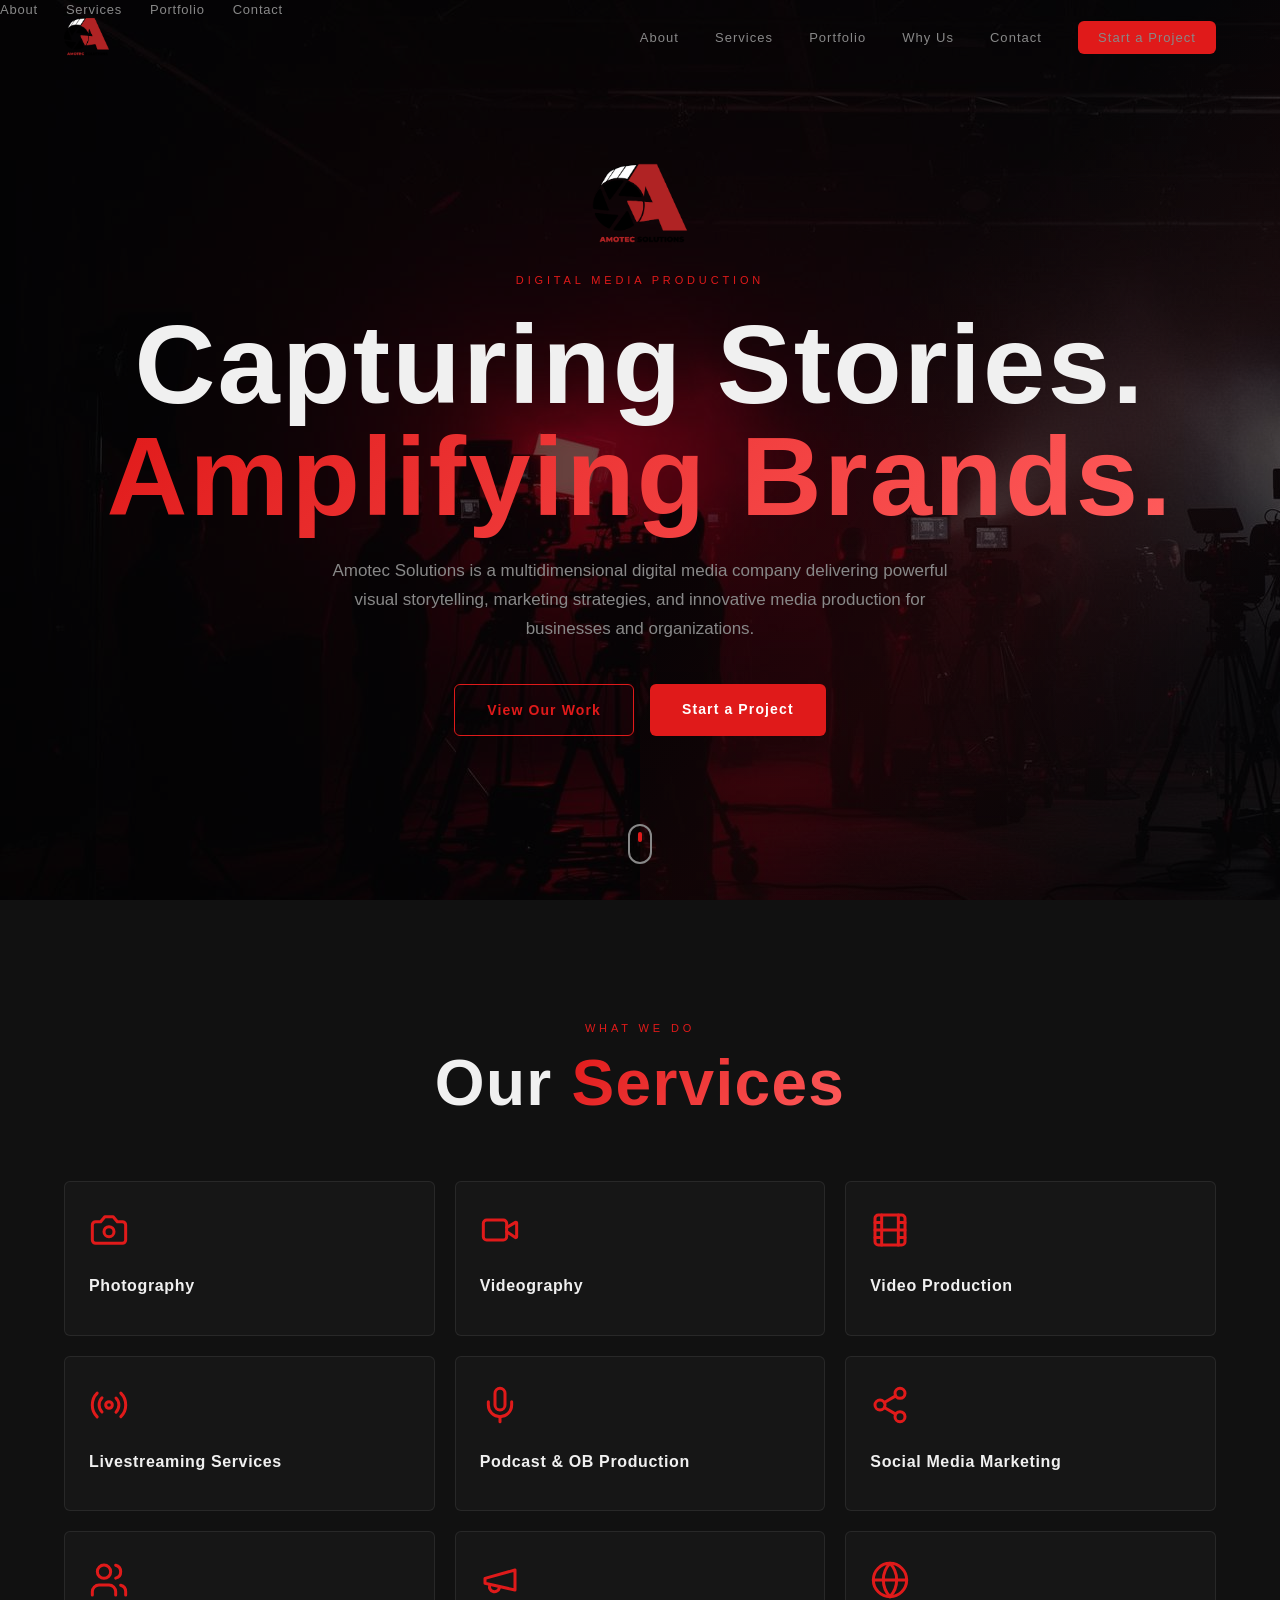
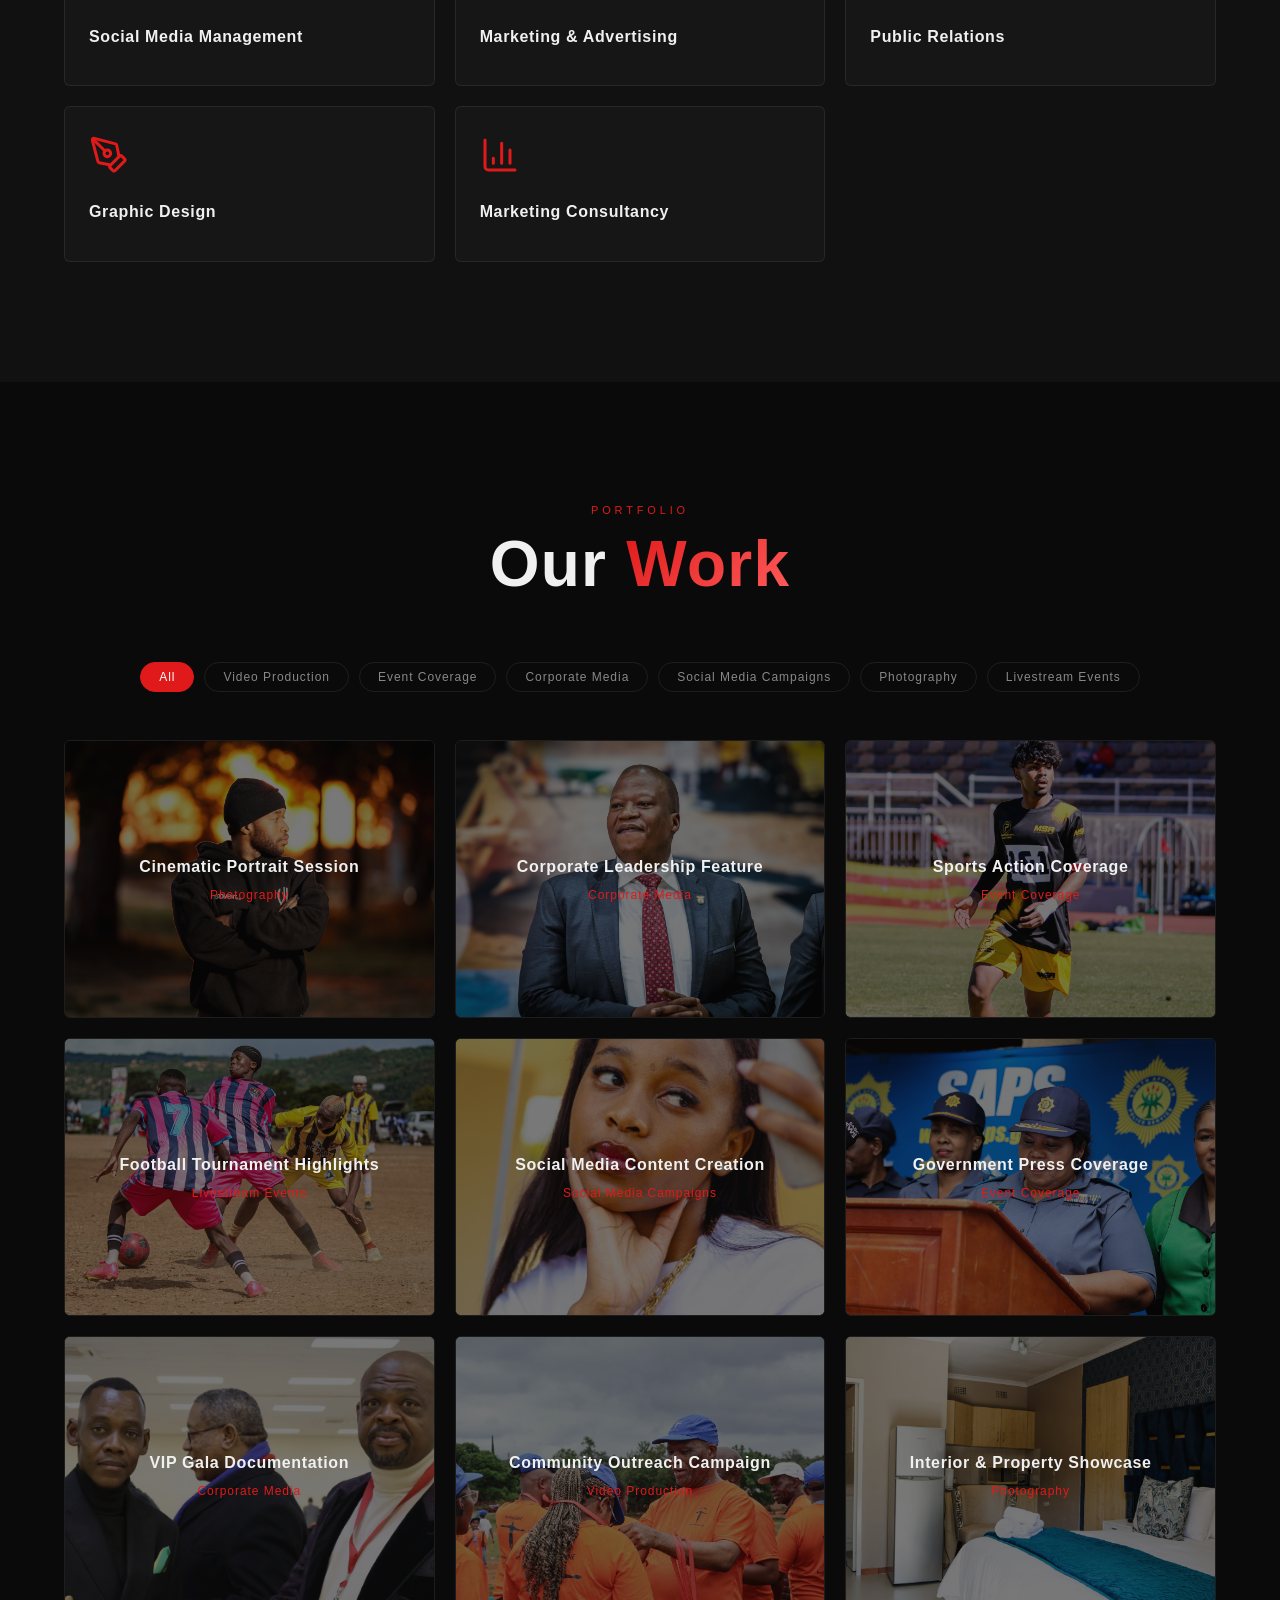
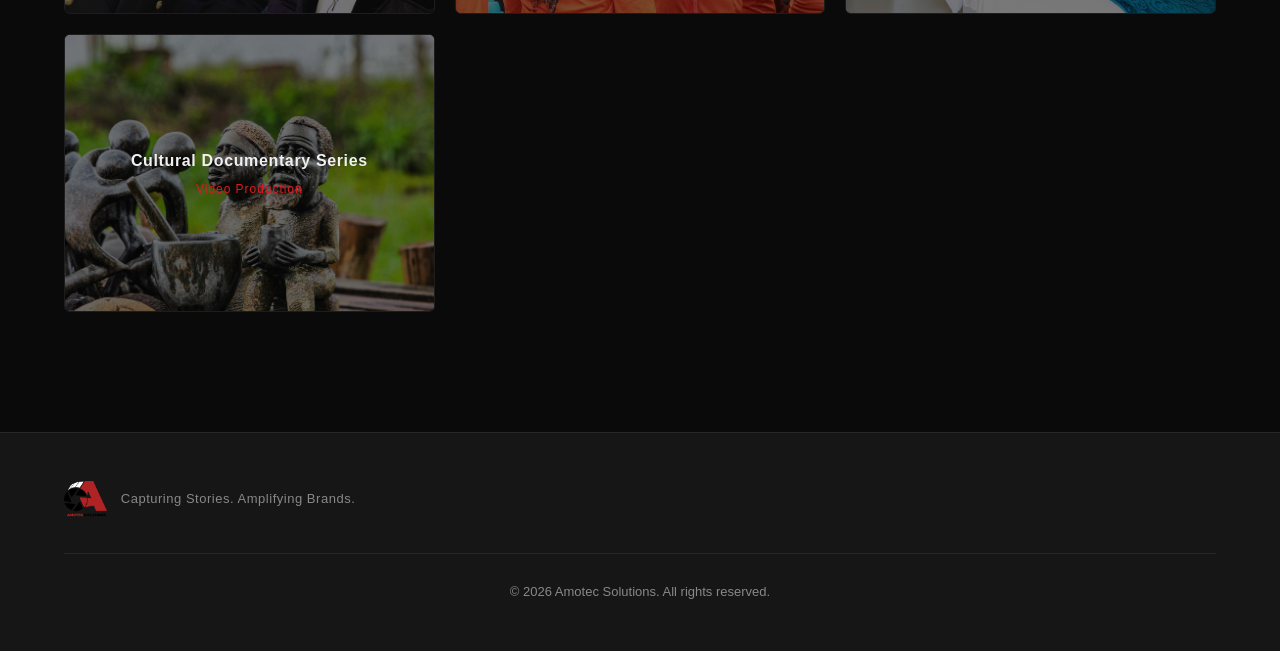
==== index.html @ e67b0ecb "footer, hero, portfolio section" ====
<!DOCTYPE html>
<html lang="en">
<head>
    <meta charset="UTF-8">
    <meta name="viewport" content="width=device-width, initial-scale=1.0">
    <title>Amotec Solutions | Digital Media Production Agency</title>
    <link rel="shortcut icon" href="/assets/Amotec Logo LTS.png" type="image/x-icon">
    <link rel="stylesheet" href="style.css">
</head>
<body>
    <!-- ── Navigation ───────────────────────────────────────────── -->
  <nav id="navbar">
    <div class="nav-inner">
      <a href="#" class="nav-logo">
        <img src="assets/Amotec Logo LTS.png" alt="Amotec Solutions">
      </a>
      <ul class="nav-links">
        <li><a href="#about">About</a></li>
        <li><a href="#services">Services</a></li>
        <li><a href="#portfolio">Portfolio</a></li>
        <li><a href="#why-us">Why Us</a></li>
        <li><a href="#contact">Contact</a></li>
        <li><a href="#contact" class="btn-nav">Start a Project</a></li>
      </ul>
      <button class="hamburger" id="hamburger" aria-label="Menu">
        <span></span><span></span><span></span>
      </button>
    </div>
    <div class="mobile-menu" id="mobile-menu">
      <a href="#about">About</a>
      <a href="#services">Services</a>
      <a href="#portfolio">Portfolio</a>
      <a href="#why-us">Why Us</a>
      <a href="#contact">Contact</a>
      <a href="#contact" class="btn-nav">Start a Project</a>
    </div>
  </nav>

  <!-- ── Hero ──────────────────────────────────────────────────── -->
  <section id="hero">
    <div class="hero-bg"></div>
    <div class="hero-content">
      <img src="assets/Amotec Logo LTS.png" alt="Amotec Solutions" class="hero-logo">
      <p class="label hero-eyebrow">Digital Media Production</p>
      <h1 class="hero-title">
        Capturing Stories.<br>
        <span class="gradient-text">Amplifying Brands.</span>
      </h1>
      <p class="hero-sub">
        Amotec Solutions is a multidimensional digital media company delivering powerful visual storytelling, marketing strategies, and innovative media production for businesses and organizations.
      </p>
      <div class="hero-ctas">
        <a href="#portfolio" class="btn-outline">View Our Work</a>
        <a href="#contact" class="btn-primary">Start a Project</a>
      </div>
    </div>
    <div class="scroll-indicator">
      <div class="mouse"><div class="dot"></div></div>
    </div>
  </section>

  <!-- ── Services ──────────────────────────────────────────────── -->
  <section id="services">
    <div class="container">
      <div class="section-header reveal">
        <p class="label">What We Do</p>
        <h2 class="heading">Our <span class="gradient-text">Services</span></h2>
      </div>
      <div class="services-grid">

        <div class="service-card reveal reveal-delay-1">
          <svg class="service-icon" viewBox="0 0 24 24" fill="none" stroke="currentColor" stroke-width="1.8" stroke-linecap="round" stroke-linejoin="round">
            <path d="M14.5 4h-5L7 7H4a2 2 0 0 0-2 2v9a2 2 0 0 0 2 2h16a2 2 0 0 0 2-2V9a2 2 0 0 0-2-2h-3l-2.5-3z"/><circle cx="12" cy="13" r="3"/>
          </svg>
          <h3>Photography</h3>
          <p>Professional photography for brands, events, and campaigns.</p>
        </div>

        <div class="service-card reveal reveal-delay-2">
          <svg class="service-icon" viewBox="0 0 24 24" fill="none" stroke="currentColor" stroke-width="1.8" stroke-linecap="round" stroke-linejoin="round">
            <path d="m16 13 5.223 3.482a.5.5 0 0 0 .777-.416V7.87a.5.5 0 0 0-.752-.432L16 10.5"/><rect x="2" y="6" width="14" height="12" rx="2"/>
          </svg>
          <h3>Videography</h3>
          <p>Cinematic videography that tells compelling visual stories.</p>
        </div>

        <div class="service-card reveal reveal-delay-3">
          <svg class="service-icon" viewBox="0 0 24 24" fill="none" stroke="currentColor" stroke-width="1.8" stroke-linecap="round" stroke-linejoin="round">
            <rect width="18" height="18" x="3" y="3" rx="2"/><path d="M7 3v18M3 7.5h4M3 12h18M3 16.5h4M17 3v18M17 7.5h4M17 16.5h4"/>
          </svg>
          <h3>Video Production</h3>
          <p>End-to-end video production from concept to final cut.</p>
        </div>

        <div class="service-card reveal reveal-delay-1">
          <svg class="service-icon" viewBox="0 0 24 24" fill="none" stroke="currentColor" stroke-width="1.8" stroke-linecap="round" stroke-linejoin="round">
            <path d="M4.9 19.1C1 15.2 1 8.8 4.9 4.9M7.8 16.2c-2.3-2.3-2.3-6.1 0-8.5"/><circle cx="12" cy="12" r="2"/><path d="M16.2 7.8c2.3 2.3 2.3 6.1 0 8.5M19.1 4.9C23 8.8 23 15.1 19.1 19"/>
          </svg>
          <h3>Livestreaming Services</h3>
          <p>Real-time broadcasting for events and digital experiences.</p>
        </div>

        <div class="service-card reveal reveal-delay-2">
          <svg class="service-icon" viewBox="0 0 24 24" fill="none" stroke="currentColor" stroke-width="1.8" stroke-linecap="round" stroke-linejoin="round">
            <path d="M12 2a3 3 0 0 0-3 3v7a3 3 0 0 0 6 0V5a3 3 0 0 0-3-3ZM19 10v2a7 7 0 0 1-14 0v-2"/><line x1="12" x2="12" y1="19" y2="22"/>
          </svg>
          <h3>Podcast &amp; OB Production</h3>
          <p>Studio and on-location production for podcasts and broadcasts.</p>
        </div>

        <div class="service-card reveal reveal-delay-3">
          <svg class="service-icon" viewBox="0 0 24 24" fill="none" stroke="currentColor" stroke-width="1.8" stroke-linecap="round" stroke-linejoin="round">
            <circle cx="18" cy="5" r="3"/><circle cx="6" cy="12" r="3"/><circle cx="18" cy="19" r="3"/><line x1="8.59" x2="15.42" y1="13.51" y2="17.49"/><line x1="15.41" x2="8.59" y1="6.51" y2="10.49"/>
          </svg>
          <h3>Social Media Marketing</h3>
          <p>Strategic campaigns that grow audiences and drive engagement.</p>
        </div>

        <div class="service-card reveal reveal-delay-1">
          <svg class="service-icon" viewBox="0 0 24 24" fill="none" stroke="currentColor" stroke-width="1.8" stroke-linecap="round" stroke-linejoin="round">
            <path d="M16 21v-2a4 4 0 0 0-4-4H6a4 4 0 0 0-4 4v2"/><circle cx="9" cy="7" r="4"/><path d="M22 21v-2a4 4 0 0 0-3-3.87M16 3.13a4 4 0 0 1 0 7.75"/>
          </svg>
          <h3>Social Media Management</h3>
          <p>Full-service management of your social media presence.</p>
        </div>

        <div class="service-card reveal reveal-delay-2">
          <svg class="service-icon" viewBox="0 0 24 24" fill="none" stroke="currentColor" stroke-width="1.8" stroke-linecap="round" stroke-linejoin="round">
            <path d="m3 11 18-5v12L3 14v-3z"/><path d="M11.6 16.8a3 3 0 1 1-5.8-1.6"/>
          </svg>
          <h3>Marketing &amp; Advertising</h3>
          <p>Integrated marketing strategies that amplify your brand.</p>
        </div>

        <div class="service-card reveal reveal-delay-3">
          <svg class="service-icon" viewBox="0 0 24 24" fill="none" stroke="currentColor" stroke-width="1.8" stroke-linecap="round" stroke-linejoin="round">
            <circle cx="12" cy="12" r="10"/><path d="M12 2a14.5 14.5 0 0 0 0 20 14.5 14.5 0 0 0 0-20M2 12h20"/>
          </svg>
          <h3>Public Relations</h3>
          <p>PR strategies that build reputation and media coverage.</p>
        </div>

        <div class="service-card reveal reveal-delay-1">
          <svg class="service-icon" viewBox="0 0 24 24" fill="none" stroke="currentColor" stroke-width="1.8" stroke-linecap="round" stroke-linejoin="round">
            <path d="M15.707 21.293a1 1 0 0 1-1.414 0l-1.586-1.586a1 1 0 0 1 0-1.414l5.586-5.586a1 1 0 0 1 1.414 0l1.586 1.586a1 1 0 0 1 0 1.414z"/><path d="m18 13-1.375-6.874a1 1 0 0 0-.746-.776L3.235 2.028a1 1 0 0 0-1.207 1.207L5.35 15.879a1 1 0 0 0 .776.746L13 18"/><path d="m2.3 2.3 7.286 7.286"/><circle cx="11" cy="11" r="2"/>
          </svg>
          <h3>Graphic Design</h3>
          <p>Stunning visual design for digital and print media.</p>
        </div>

        <div class="service-card reveal reveal-delay-2">
          <svg class="service-icon" viewBox="0 0 24 24" fill="none" stroke="currentColor" stroke-width="1.8" stroke-linecap="round" stroke-linejoin="round">
            <path d="M3 3v16a2 2 0 0 0 2 2h16"/><path d="M18 17V9M13 17V5M8 17v-3"/>
          </svg>
          <h3>Marketing Consultancy</h3>
          <p>Expert guidance to refine your marketing approach.</p>
        </div>

      </div>
    </div>
  </section>

   <!-- ── Portfolio ─────────────────────────────────────────────── -->
  <section id="portfolio">
    <div class="container">
      <div class="section-header reveal">
        <p class="label">Portfolio</p>
        <h2 class="heading">Our <span class="gradient-text">Work</span></h2>
      </div>
      <div class="filter-bar reveal">
        <button class="filter-btn active" data-filter="all">All</button>
        <button class="filter-btn" data-filter="Video Production">Video Production</button>
        <button class="filter-btn" data-filter="Event Coverage">Event Coverage</button>
        <button class="filter-btn" data-filter="Corporate Media">Corporate Media</button>
        <button class="filter-btn" data-filter="Social Media Campaigns">Social Media Campaigns</button>
        <button class="filter-btn" data-filter="Photography">Photography</button>
        <button class="filter-btn" data-filter="Livestream Events">Livestream Events</button>
      </div>
      <div class="portfolio-grid">
        <div class="portfolio-item" data-category="Photography">
          <img src="assets/9V7A7467.jpg" alt="Cinematic Portrait Session" loading="lazy">
          <div class="portfolio-overlay">
            <h3>Cinematic Portrait Session</h3>
            <span class="tag">Photography</span>
          </div>
        </div>
        <div class="portfolio-item" data-category="Corporate Media">
          <img src="assets/IMG_2215.jpg" alt="Corporate Leadership Feature" loading="lazy">
          <div class="portfolio-overlay">
            <h3>Corporate Leadership Feature</h3>
            <span class="tag">Corporate Media</span>
          </div>
        </div>
        <div class="portfolio-item" data-category="Event Coverage">
          <img src="assets/_MG_8628.jpg" alt="Sports Action Coverage" loading="lazy">
          <div class="portfolio-overlay">
            <h3>Sports Action Coverage</h3>
            <span class="tag">Event Coverage</span>
          </div>
        </div>
        <div class="portfolio-item" data-category="Livestream Events">
          <img src="assets/IMG_7061.jpg" alt="Football Tournament Highlights" loading="lazy">
          <div class="portfolio-overlay">
            <h3>Football Tournament Highlights</h3>
            <span class="tag">Livestream Events</span>
          </div>
        </div>
        <div class="portfolio-item" data-category="Social Media Campaigns">
          <img src="assets/IMG_2570.jpg" alt="Social Media Content Creation" loading="lazy">
          <div class="portfolio-overlay">
            <h3>Social Media Content Creation</h3>
            <span class="tag">Social Media Campaigns</span>
          </div>
        </div>
        <div class="portfolio-item" data-category="Event Coverage">
          <img src="assets/IMG_2581.jpg" alt="Government Press Coverage" loading="lazy">
          <div class="portfolio-overlay">
            <h3>Government Press Coverage</h3>
            <span class="tag">Event Coverage</span>
          </div>
        </div>
        <div class="portfolio-item" data-category="Corporate Media">
          <img src="assets/IMG_5248.jpg" alt="VIP Gala Documentation" loading="lazy">
          <div class="portfolio-overlay">
            <h3>VIP Gala Documentation</h3>
            <span class="tag">Corporate Media</span>
          </div>
        </div>
        <div class="portfolio-item" data-category="Video Production">
          <img src="assets/IMG_5228.jpeg" alt="Community Outreach Campaign" loading="lazy">
          <div class="portfolio-overlay">
            <h3>Community Outreach Campaign</h3>
            <span class="tag">Video Production</span>
          </div>
        </div>
        <div class="portfolio-item" data-category="Photography">
          <img src="assets/IMG_0766.jpg" alt="Interior &amp; Property Showcase" loading="lazy">
          <div class="portfolio-overlay">
            <h3>Interior &amp; Property Showcase</h3>
            <span class="tag">Photography</span>
          </div>
        </div>
        <div class="portfolio-item" data-category="Video Production">
          <img src="assets/20240114_141807.jpg" alt="Cultural Documentary Series" loading="lazy">
          <div class="portfolio-overlay">
            <h3>Cultural Documentary Series</h3>
            <span class="tag">Video Production</span>
          </div>
        </div>
      </div>
    </div>
  </section>

    <!-- ── Footer ─────────────────────────────────────────────────── -->
  <footer>
    <div class="container">
      <div class="footer-inner">
        <div class="footer-brand">
          <img src="assets/Amotec Logo LTS.png" alt="Amotec Solutions">
          <p>Capturing Stories. Amplifying Brands.</p>
        </div>
        <nav class="footer-links">
          <a href="#about">About</a>
          <a href="#services">Services</a>
          <a href="#portfolio">Portfolio</a>
          <a href="#contact">Contact</a>
        </nav>
      </div>
      <div class="footer-copy">&copy; 2026 Amotec Solutions. All rights reserved.</div>
    </div>
  </footer>

  <script src="/script.js"></script>
</body>
</html>
---- style.css ----
/* ─── Reset & Variables ─────────────────────────────────────── */
*, *::before, *::after { box-sizing: border-box; margin: 0; padding: 0; }

:root {
  --red: #e01a1a;
  --red-glow: rgba(224, 26, 26, 0.45);
  --red-soft: rgba(224, 26, 26, 0.12);
  --bg: #0a0a0a;
  --bg2: #111111;
  --card: #161616;
  --border: rgba(255,255,255,0.08);
  --border-hover: rgba(224,26,26,0.5);
  --text: #f0f0f0;
  --muted: #888;
  --font-display: 'Bebas Neue', sans-serif;
  --font-body: 'Barlow', sans-serif;
  --font-accent: 'Barlow Condensed', sans-serif;
  --container: 1200px;
  --radius: 6px;
}

html { scroll-behavior: smooth; }

body {
  background: var(--bg);
  color: var(--text);
  font-family: var(--font-body);
  font-size: 16px;
  line-height: 1.6;
  overflow-x: hidden;
}

a { color: inherit; text-decoration: none; }
img { display: block; max-width: 100%; }

/* ─── Typography ─────────────────────────────────────────────── */
.label {
  font-family: var(--font-accent);
  font-size: 11px;
  letter-spacing: 0.35em;
  text-transform: uppercase;
  color: var(--red);
  font-weight: 500;
}

.heading {
  font-family: var(--font-display);
  line-height: 1.05;
  letter-spacing: 0.02em;
}

.gradient-text {
  background: linear-gradient(135deg, var(--red) 0%, #ff5c5c 100%);
  -webkit-background-clip: text;
  -webkit-text-fill-color: transparent;
  background-clip: text;
}

/* ─── Layout ────────────────────────────────────────────────── */
.container {
  max-width: var(--container);
  margin: 0 auto;
  padding: 0 24px;
}

section { position: relative; }

/* ─── Navigation ─────────────────────────────────────────────── */
nav {
  position: fixed;
  top: 0; left: 0; right: 0;
  z-index: 100;
  transition: background 0.4s ease, backdrop-filter 0.4s ease, border-bottom 0.4s ease;
  border-bottom: 1px solid transparent;
}

nav.scrolled {
  background: rgba(10,10,10,0.92);
  backdrop-filter: blur(16px);
  border-bottom-color: var(--border);
}

.nav-inner {
  display: flex;
  align-items: center;
  justify-content: space-between;
  padding: 18px 24px;
  max-width: var(--container);
  margin: 0 auto;
}

.nav-logo img { height: 38px; width: auto; }

.nav-links {
  display: flex;
  align-items: center;
  gap: 36px;
  list-style: none;
}

.nav-links a {
  font-family: var(--font-accent);
  font-size: 13px;
  font-weight: 500;
  letter-spacing: 0.08em;
  color: var(--muted);
  transition: color 0.25s;
  position: relative;
}

.nav-links a::after {
  content: '';
  position: absolute;
  bottom: -4px; left: 0;
  width: 0; height: 2px;
  background: var(--red);
  transition: width 0.3s ease;
}

.nav-links a:hover { color: var(--text); }
.nav-links a:hover::after { width: 100%; }

.btn-nav {
  font-family: var(--font-accent);
  font-size: 13px;
  font-weight: 600;
  letter-spacing: 0.08em;
  padding: 9px 20px;
  background: var(--red);
  color: #fff;
  border-radius: var(--radius);
  transition: box-shadow 0.3s, transform 0.2s;
}

.btn-nav:hover {
  box-shadow: 0 0 20px var(--red-glow);
  transform: translateY(-1px);
}

.hamburger {
  display: none;
  flex-direction: column;
  gap: 5px;
  cursor: pointer;
  padding: 4px;
  background: none;
  border: none;
}

.hamburger span {
  display: block;
  width: 24px; height: 2px;
  background: var(--text);
  transition: transform 0.3s, opacity 0.3s;
}

.hamburger.open span:nth-child(1) { transform: translateY(7px) rotate(45deg); }
.hamburger.open span:nth-child(2) { opacity: 0; }
.hamburger.open span:nth-child(3) { transform: translateY(-7px) rotate(-45deg); }

.mobile-menu {
  display: none;
  flex-direction: column;
  gap: 0;
  background: rgba(10,10,10,0.98);
  border-top: 1px solid var(--border);
  padding: 16px 24px 24px;
}

.mobile-menu.open { display: flex; }

.mobile-menu a {
  font-family: var(--font-accent);
  font-size: 16px;
  font-weight: 500;
  letter-spacing: 0.08em;
  color: var(--muted);
  padding: 12px 0;
  border-bottom: 1px solid var(--border);
  transition: color 0.25s;
}

.mobile-menu a:hover { color: var(--text); }

.mobile-menu .btn-nav {
  margin-top: 16px;
  display: inline-block;
  text-align: center;
}

/* ─── Hero ───────────────────────────────────────────────────── */
#hero {
  min-height: 100vh;
  display: flex;
  align-items: center;
  justify-content: center;
  overflow: hidden;
}

.hero-bg {
  position: absolute;
  inset: 0;
  background: #050505;
}

.hero-bg::before {
  content: '';
  position: absolute;
  inset: 0;
  background-image: url("/assets/hero-bg.jpg");
  opacity: 0.4;
  pointer-events: none;
}

.hero-bg::after {
  content: '';
  position: absolute;
  top: -20%; right: -10%;
  width: 60%; height: 120%;
  background: linear-gradient(135deg, transparent 40%, rgba(224,26,26,0.06) 60%, transparent 80%);
  pointer-events: none;
}

.hero-content {
  position: relative;
  z-index: 2;
  text-align: center;
  padding: 0 24px;
}

.hero-logo {
  height: 80px;
  width: auto;
  margin: 0 auto 28px;
  animation: fadeDown 1s ease both;
}

.hero-eyebrow {
  animation: fadeDown 1s 0.15s ease both;
  margin-bottom: 20px;
}

.hero-title {
  font-family: var(--font-display);
  font-size: clamp(52px, 10vw, 112px);
  line-height: 1;
  letter-spacing: 0.02em;
  margin-bottom: 24px;
  animation: fadeDown 1s 0.3s ease both;
}

.hero-sub {
  max-width: 620px;
  margin: 0 auto 40px;
  color: var(--muted);
  font-size: 17px;
  line-height: 1.7;
  animation: fadeDown 1s 0.45s ease both;
}

.hero-ctas {
  display: flex;
  gap: 16px;
  justify-content: center;
  flex-wrap: wrap;
  animation: fadeDown 1s 0.6s ease both;
}

.btn-outline {
  padding: 14px 32px;
  font-family: var(--font-accent);
  font-weight: 600;
  font-size: 14px;
  letter-spacing: 0.08em;
  border: 1.5px solid var(--red);
  color: var(--red);
  border-radius: var(--radius);
  transition: background 0.3s, color 0.3s, box-shadow 0.3s;
}

.btn-outline:hover {
  background: var(--red);
  color: #fff;
  box-shadow: 0 0 24px var(--red-glow);
}

.btn-primary {
  padding: 14px 32px;
  font-family: var(--font-accent);
  font-weight: 600;
  font-size: 14px;
  letter-spacing: 0.08em;
  background: var(--red);
  color: #fff;
  border-radius: var(--radius);
  transition: box-shadow 0.3s, transform 0.2s;
}

.btn-primary:hover {
  box-shadow: 0 0 32px var(--red-glow);
  transform: translateY(-1px);
}

.scroll-indicator {
  position: absolute;
  bottom: 36px;
  left: 50%;
  transform: translateX(-50%);
  z-index: 2;
  animation: bounce 2s ease infinite;
}

.scroll-indicator .mouse {
  width: 24px; height: 40px;
  border: 2px solid var(--muted);
  border-radius: 12px;
  display: flex;
  justify-content: center;
  padding-top: 6px;
}

.scroll-indicator .dot {
  width: 4px; height: 10px;
  background: var(--red);
  border-radius: 2px;
  animation: scrollDot 2s ease infinite;
}

/* ─── About ──────────────────────────────────────────────────── */
#about {
  padding: 120px 0;
  background: var(--bg);
}

.about-text { max-width: 760px; }

.about-text h2 {
  font-size: clamp(36px, 5vw, 60px);
  margin: 16px 0 32px;
}

.about-text p {
  color: var(--muted);
  font-size: 17px;
  line-height: 1.8;
  margin-bottom: 20px;
}

.stats {
  display: grid;
  grid-template-columns: repeat(4, 1fr);
  gap: 32px;
  max-width: 760px;
  margin-top: 64px;
}

.stat { text-align: center; }

.stat .number {
  font-family: var(--font-display);
  font-size: 52px;
  color: var(--red);
  line-height: 1;
  letter-spacing: 0.02em;
}

.stat .desc {
  font-family: var(--font-accent);
  font-size: 12px;
  letter-spacing: 0.1em;
  text-transform: uppercase;
  color: var(--muted);
  margin-top: 6px;
}

/* ─── Services ───────────────────────────────────────────────── */
#services {
  padding: 120px 0;
  background: var(--bg2);
}

.section-header {
  text-align: center;
  margin-bottom: 64px;
}

.section-header h2 {
  font-size: clamp(36px, 5vw, 64px);
  margin-top: 12px;
}

.services-grid {
  display: grid;
  grid-template-columns: repeat(3, 1fr);
  gap: 20px;
}

.service-card {
  background: var(--card);
  border: 1px solid var(--border);
  border-radius: var(--radius);
  padding: 28px 24px;
  cursor: pointer;
  transition: border-color 0.3s, box-shadow 0.3s, transform 0.3s;
  position: relative;
  overflow: hidden;
}

.service-card::before {
  content: '';
  position: absolute;
  inset: 0;
  background: linear-gradient(135deg, var(--red-soft) 0%, transparent 60%);
  opacity: 0;
  transition: opacity 0.4s;
}

.service-card:hover {
  border-color: var(--border-hover);
  box-shadow: 0 0 24px rgba(224,26,26,0.12), inset 0 1px 0 rgba(224,26,26,0.1);
  transform: translateY(-2px);
}

.service-card:hover::before { opacity: 1; }

.service-icon {
  width: 40px; height: 40px;
  color: var(--red);
  margin-bottom: 16px;
  transition: transform 0.3s;
}

.service-card:hover .service-icon { transform: scale(1.12); }

.service-card h3 {
  font-family: var(--font-accent);
  font-weight: 600;
  font-size: 16px;
  letter-spacing: 0.04em;
  margin-bottom: 8px;
}

.service-card p {
  font-size: 13px;
  color: var(--muted);
  line-height: 1.6;
  max-height: 0;
  overflow: hidden;
  opacity: 0;
  transition: max-height 0.4s ease, opacity 0.4s ease;
}

.service-card:hover p {
  max-height: 80px;
  opacity: 1;
}

/* ─── Portfolio ──────────────────────────────────────────────── */
#portfolio {
  padding: 120px 0;
  background: var(--bg);
}

.filter-bar {
  display: flex;
  flex-wrap: wrap;
  justify-content: center;
  gap: 10px;
  margin-bottom: 48px;
}

.filter-btn {
  font-family: var(--font-accent);
  font-size: 12px;
  font-weight: 500;
  letter-spacing: 0.08em;
  padding: 7px 18px;
  border-radius: 50px;
  border: 1px solid var(--border);
  color: var(--muted);
  background: none;
  cursor: pointer;
  transition: border-color 0.25s, color 0.25s, background 0.25s;
}

.filter-btn:hover {
  border-color: var(--red);
  color: var(--text);
}

.filter-btn.active {
  background: var(--red);
  border-color: var(--red);
  color: #fff;
}

.portfolio-grid {
  display: grid;
  grid-template-columns: repeat(3, 1fr);
  gap: 20px;
}

.portfolio-item {
  position: relative;
  aspect-ratio: 4/3;
  border-radius: var(--radius);
  overflow: hidden;
  cursor: pointer;
  border: 1px solid var(--border);
  transition: border-color 0.4s;
}

.portfolio-item:hover { border-color: var(--red); }

.portfolio-item img {
  width: 100%; height: 100%;
  object-fit: cover;
  transition: transform 0.7s ease;
}

.portfolio-item:hover img { transform: scale(1.08); }

.portfolio-overlay {
  position: absolute;
  inset: 0;
  background: rgba(10,10,10,0.55);
  display: flex;
  flex-direction: column;
  align-items: center;
  justify-content: center;
  padding: 24px;
  text-align: center;
  transition: background 0.4s;
}

.portfolio-item:hover .portfolio-overlay { background: rgba(10,10,10,0.25); }

.portfolio-overlay h3 {
  font-family: var(--font-accent);
  font-weight: 600;
  font-size: 16px;
  letter-spacing: 0.04em;
  margin-bottom: 6px;
}

.portfolio-overlay .tag {
  font-family: var(--font-accent);
  font-size: 12px;
  color: var(--red);
  letter-spacing: 0.08em;
}


/* ─── Footer ─────────────────────────────────────────────────── */
footer {
  padding: 48px 0;
  background: var(--card);
  border-top: 1px solid var(--border);
}

.footer-inner {
  display: flex;
  align-items: center;
  justify-content: space-between;
  flex-wrap: wrap;
  gap: 24px;
}

.footer-brand { display: flex; align-items: center; gap: 14px; }
.footer-brand img { height: 36px; width: auto; }

.footer-brand p {
  font-family: var(--font-accent);
  font-size: 13px;
  color: var(--muted);
  letter-spacing: 0.04em;
}

.footer-links { display: flex; gap: 28px; }

.footer-links a {
  font-family: var(--font-accent);
  font-size: 13px;
  color: var(--muted);
  letter-spacing: 0.06em;
  transition: color 0.25s;
}

.footer-links a:hover { color: var(--text); }

.footer-copy {
  border-top: 1px solid var(--border);
  margin-top: 36px;
  padding-top: 28px;
  text-align: center;
  font-size: 13px;
  color: var(--muted);
}

/* ─── Scroll Reveal ──────────────────────────────────────────── */
.reveal {
  opacity: 0;
  transform: translateY(32px);
  transition: opacity 0.7s ease, transform 0.7s ease;
}

.reveal.visible {
  opacity: 1;
  transform: translateY(0);
}

.reveal-delay-1 { transition-delay: 0.1s; }
.reveal-delay-2 { transition-delay: 0.2s; }
.reveal-delay-3 { transition-delay: 0.3s; }
.reveal-delay-4 { transition-delay: 0.4s; }

/* ─── Keyframes ──────────────────────────────────────────────── */
@keyframes fadeDown {
  from { opacity: 0; transform: translateY(-20px); }
  to   { opacity: 1; transform: translateY(0); }
}

@keyframes bounce {
  0%, 100% { transform: translateX(-50%) translateY(0); }
  50%       { transform: translateX(-50%) translateY(8px); }
}

@keyframes scrollDot {
  0%   { transform: translateY(0); opacity: 1; }
  80%  { transform: translateY(14px); opacity: 0; }
  100% { transform: translateY(0); opacity: 0; }
}

@keyframes spin {
  to { transform: rotate(360deg); }
}

/* ─── Responsive ─────────────────────────────────────────────── */
@media (max-width: 1024px) {
  .services-grid { grid-template-columns: repeat(2, 1fr); }
  .portfolio-grid { grid-template-columns: repeat(2, 1fr); }
  .why-grid { grid-template-columns: repeat(2, 1fr); }
  .clients-grid { grid-template-columns: repeat(4, 1fr); }
}

@media (max-width: 768px) {
  .nav-links, .btn-nav { display: none; }
  .hamburger { display: flex; }
  .stats { grid-template-columns: repeat(2, 1fr); gap: 24px; }
  .services-grid { grid-template-columns: 1fr 1fr; }
  .portfolio-grid { grid-template-columns: 1fr 1fr; }
  .why-grid { grid-template-columns: 1fr; }
  .clients-grid { grid-template-columns: repeat(3, 1fr); }
  .form-row { grid-template-columns: 1fr; }
  .form-actions { flex-direction: column; }
  .footer-inner { flex-direction: column; align-items: flex-start; }
  .gen-input-row { flex-direction: column; }
  .hero-logo { height: 60px; }
}

@media (max-width: 480px) {
  .services-grid { grid-template-columns: 1fr; }
  .portfolio-grid { grid-template-columns: 1fr; }
  .clients-grid { grid-template-columns: repeat(2, 1fr); }
  .stats { grid-template-columns: repeat(2, 1fr); }
}
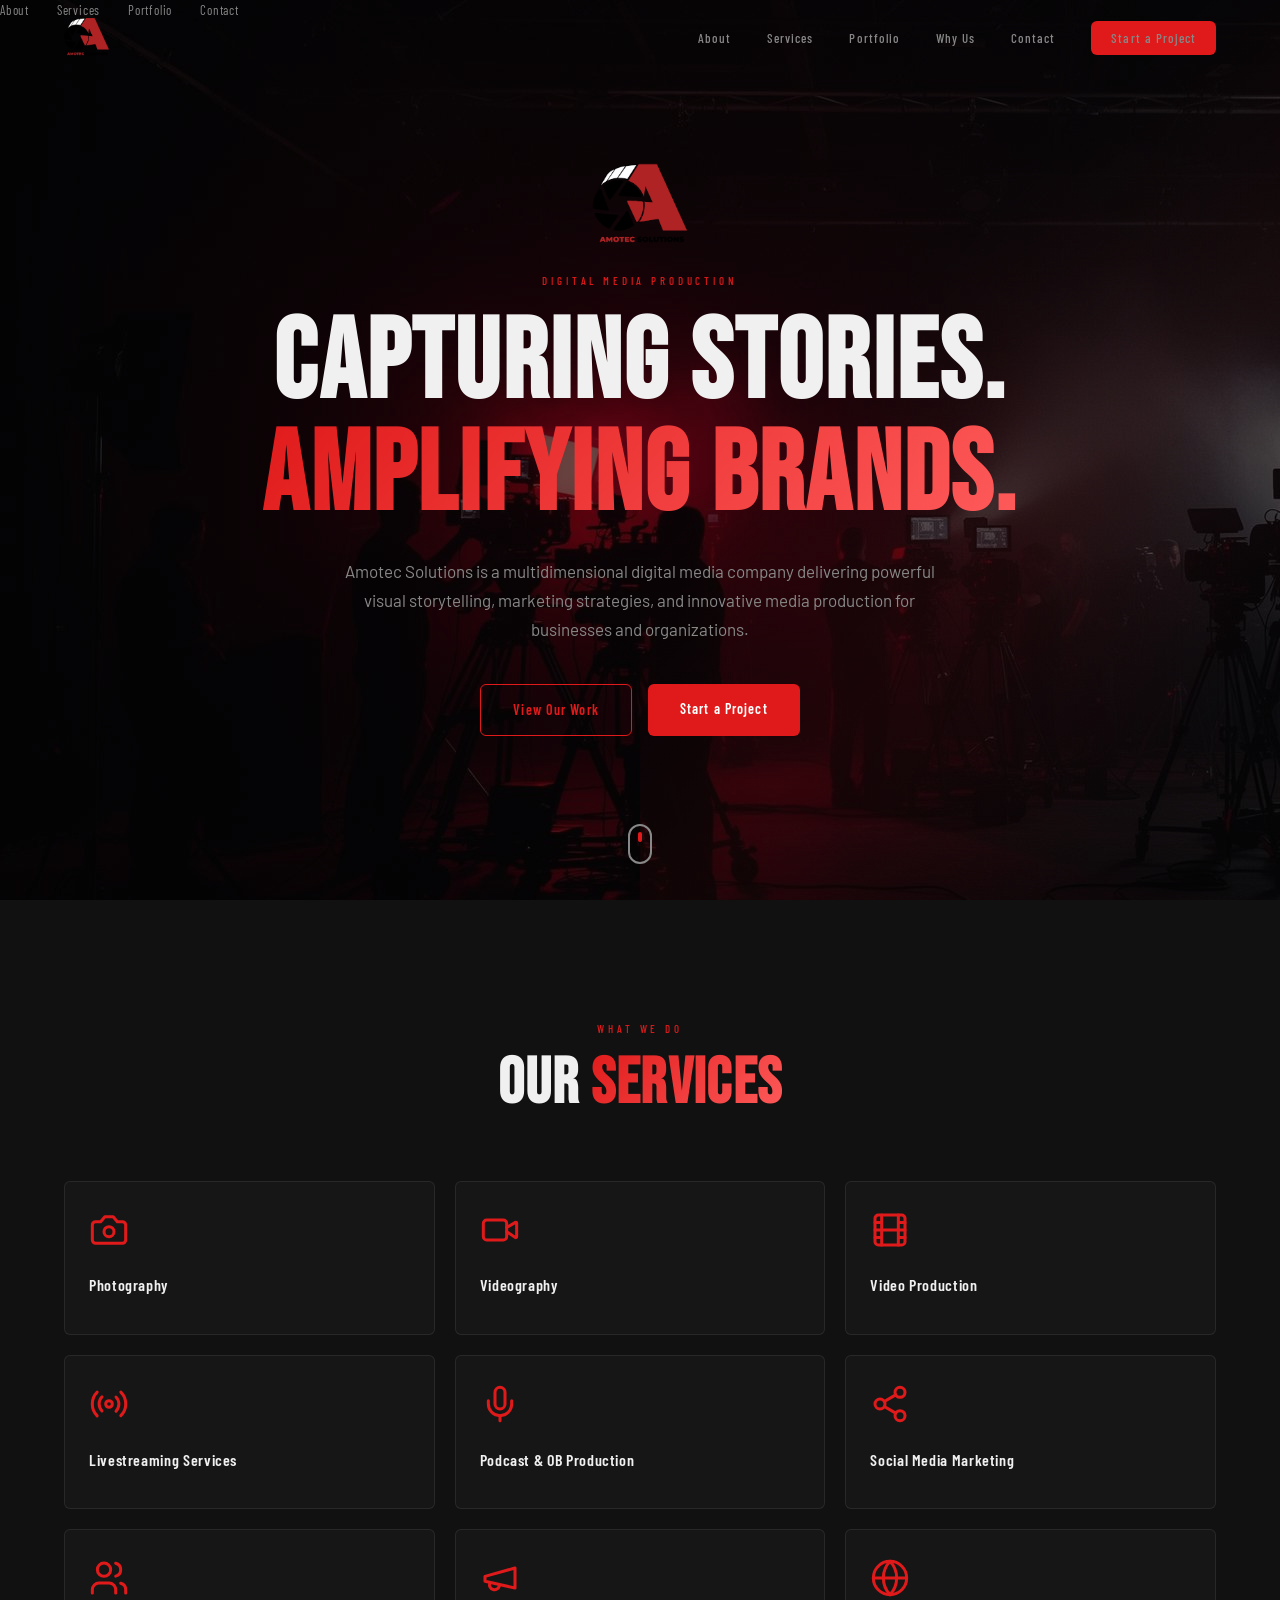
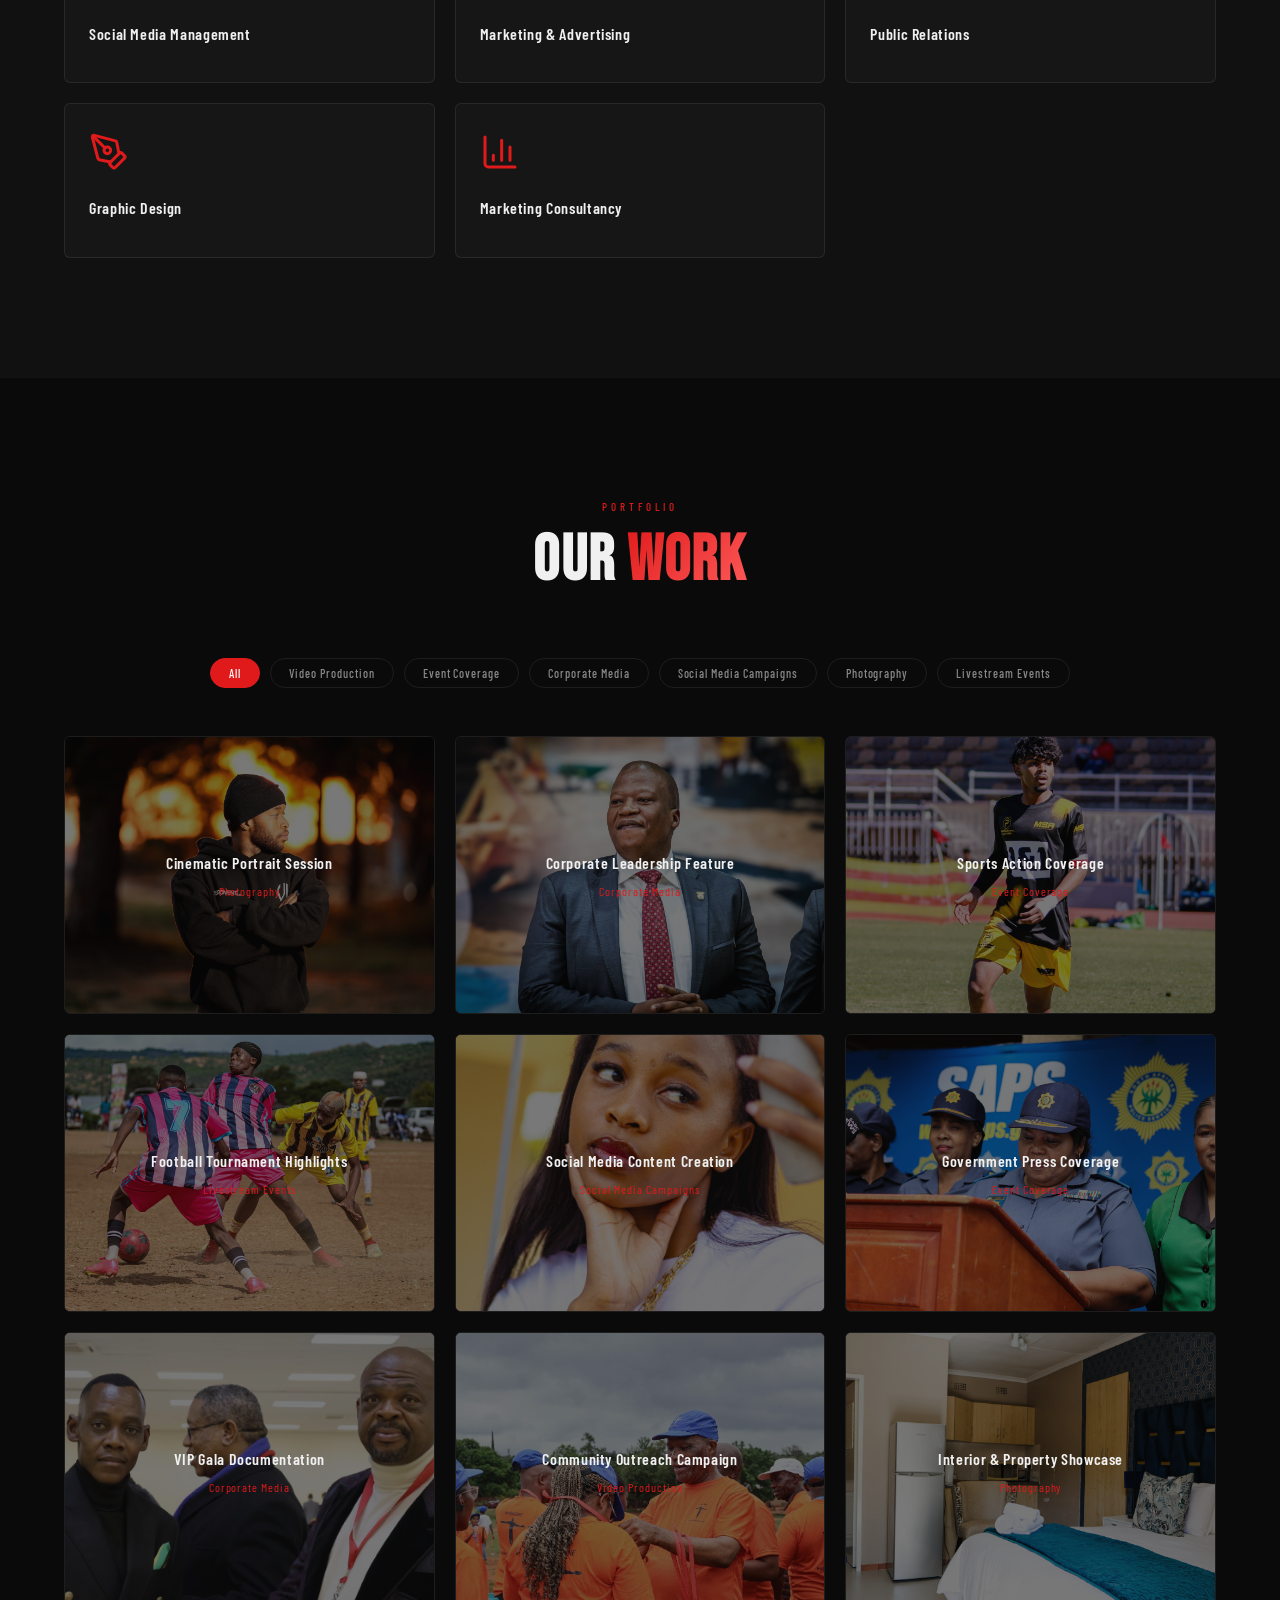
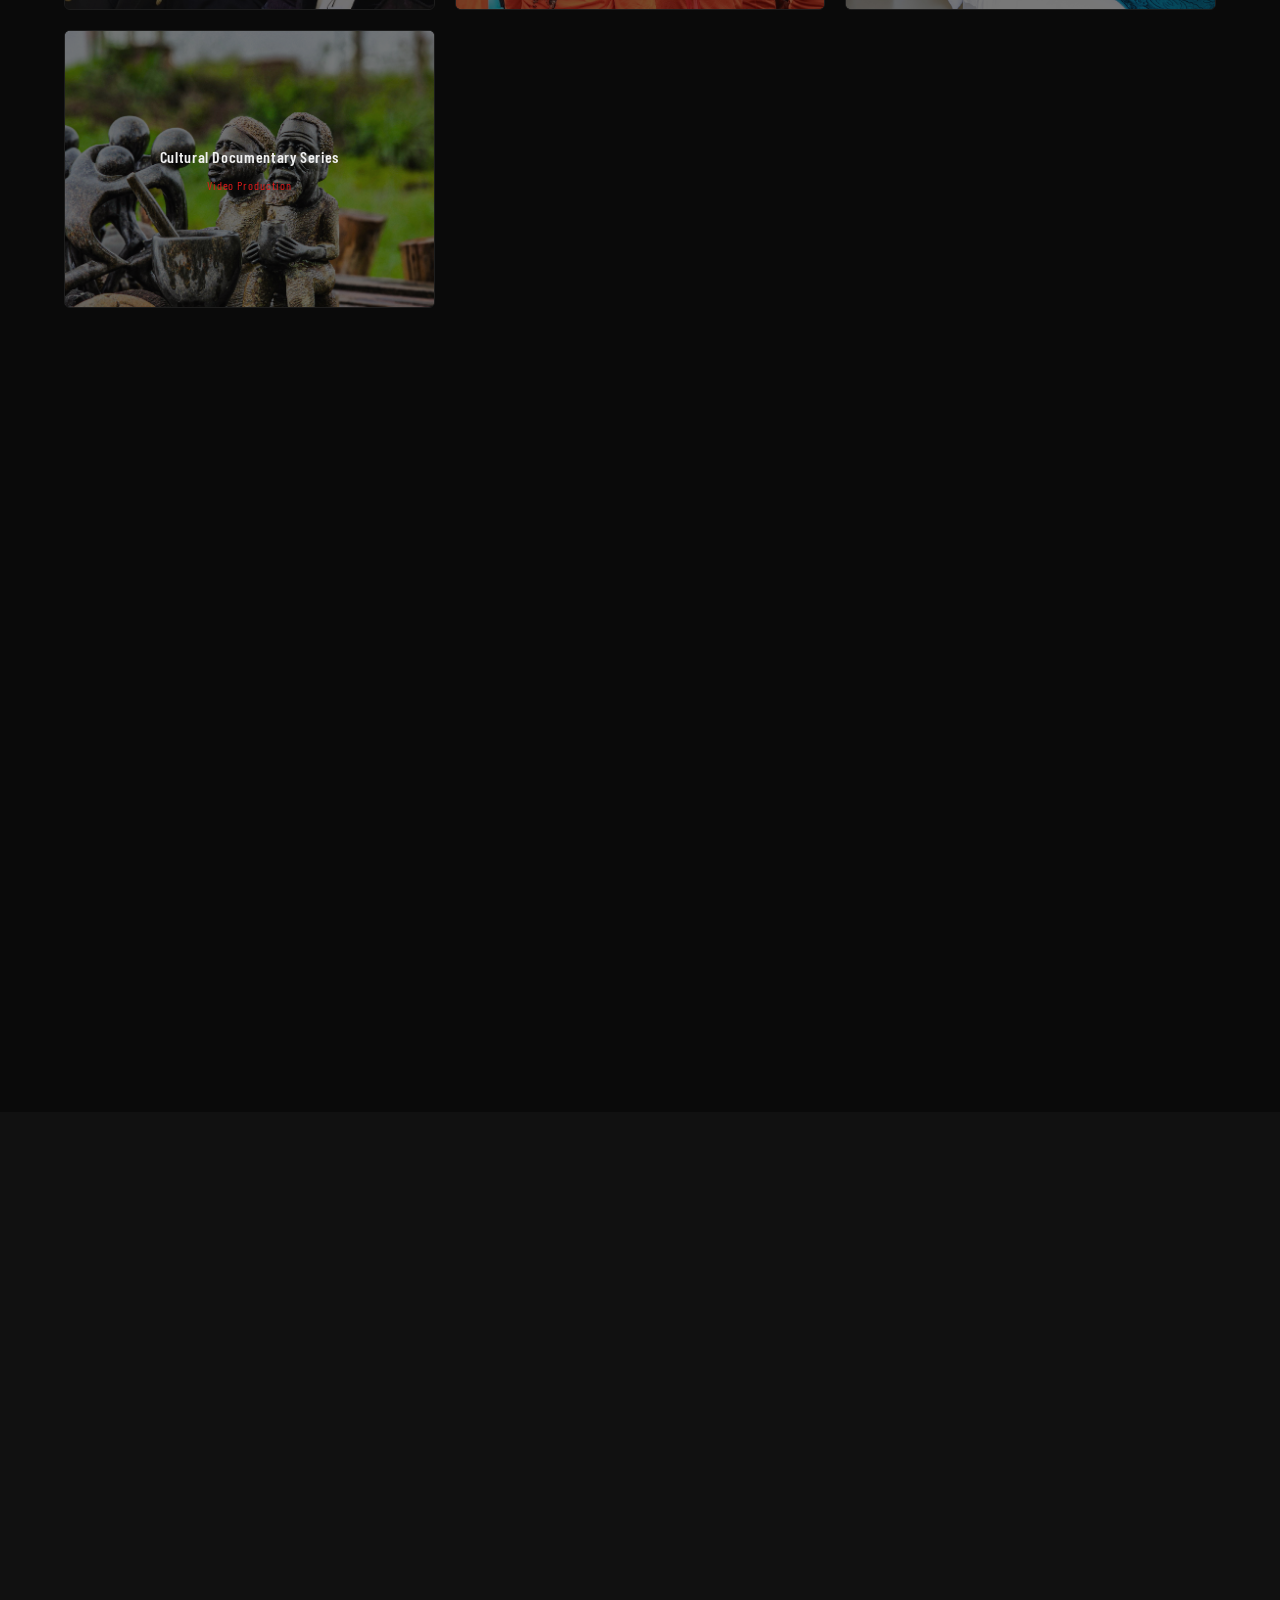
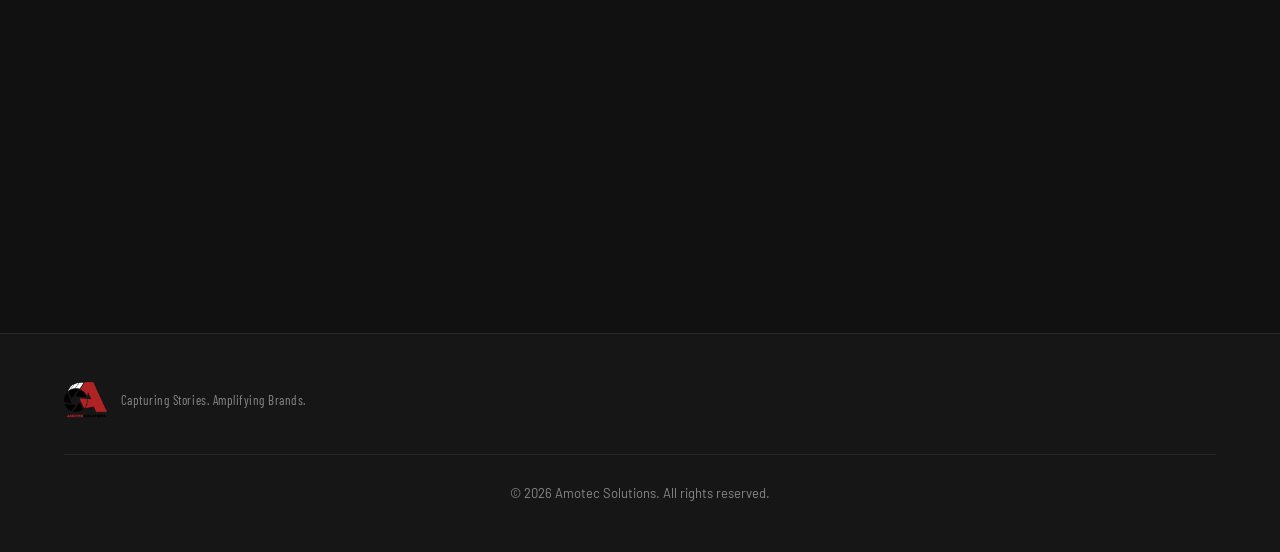
==== commit b229e2b6: "services" ====
--- a/index.html
+++ b/index.html
@@ -4,6 +4,10 @@
     <meta charset="UTF-8">
     <meta name="viewport" content="width=device-width, initial-scale=1.0">
     <title>Amotec Solutions | Digital Media Production Agency</title>
+    <meta name="description" content="Amotec Solutions delivers powerful visual storytelling, marketing strategies, and innovative media production for businesses and organizations.">
+  <link rel="preconnect" href="https://fonts.googleapis.com">
+  <link rel="preconnect" href="https://fonts.gstatic.com" crossorigin>
+  <link href="https://fonts.googleapis.com/css2?family=Bebas+Neue&family=Barlow:wght@300;400;500;600;700&family=Barlow+Condensed:wght@400;500;600;700&display=swap" rel="stylesheet">
     <link rel="shortcut icon" href="/assets/Amotec Logo LTS.png" type="image/x-icon">
     <link rel="stylesheet" href="style.css">
 </head>
@@ -251,6 +255,119 @@
     </div>
   </section>
 
+  <!-- ── Why Us ──────────────────────────────────────────────────── -->
+  <section id="why-us">
+    <div class="container">
+      <div class="section-header reveal">
+        <p class="label">Why Choose Us</p>
+        <h2 class="heading">Why <span class="gradient-text">Amotec</span></h2>
+      </div>
+      <div class="why-grid">
+
+        <div class="why-card reveal reveal-delay-1">
+          <svg viewBox="0 0 24 24" fill="none" stroke="currentColor" stroke-width="1.8" stroke-linecap="round" stroke-linejoin="round"><circle cx="12" cy="12" r="10"/><path d="m14.31 8 5.74 9.94M9.69 8h11.48m-2.38 4L3.95 6.06M9.69 16 3.95 6.06M14.31 16H2.83m13.79-4-5.74 9.94"/></svg>
+          <div>
+            <h3>Professional Production Equipment</h3>
+            <p>State-of-the-art cameras, lighting, and post-production tools.</p>
+          </div>
+        </div>
+
+        <div class="why-card reveal reveal-delay-2">
+          <svg viewBox="0 0 24 24" fill="none" stroke="currentColor" stroke-width="1.8" stroke-linecap="round" stroke-linejoin="round"><circle cx="12" cy="12" r="10"/><circle cx="12" cy="12" r="6"/><circle cx="12" cy="12" r="2"/></svg>
+          <div>
+            <h3>Strategic Marketing Expertise</h3>
+            <p>Data-driven strategies that deliver measurable results.</p>
+          </div>
+        </div>
+
+        <div class="why-card reveal reveal-delay-3">
+          <svg viewBox="0 0 24 24" fill="none" stroke="currentColor" stroke-width="1.8" stroke-linecap="round" stroke-linejoin="round"><path d="M12 7v14M3 18a1 1 0 0 1-1-1V4a1 1 0 0 1 1-1h5a4 4 0 0 1 4 4 4 4 0 0 1 4-4h5a1 1 0 0 1 1 1v13a1 1 0 0 1-1 1h-6a3 3 0 0 0-3 3 3 3 0 0 0-3-3z"/></svg>
+          <div>
+            <h3>Creative Storytelling</h3>
+            <p>Narratives that connect, inspire, and leave lasting impressions.</p>
+          </div>
+        </div>
+
+        <div class="why-card reveal reveal-delay-1">
+          <svg viewBox="0 0 24 24" fill="none" stroke="currentColor" stroke-width="1.8" stroke-linecap="round" stroke-linejoin="round"><path d="M12 20h.01M2 8.82a15 15 0 0 1 20 0M5 12.859a10 10 0 0 1 14 0M8.5 16.429a5 5 0 0 1 7 0"/></svg>
+          <div>
+            <h3>Real-Time Event Broadcasting</h3>
+            <p>Seamless livestream solutions for any scale.</p>
+          </div>
+        </div>
+
+        <div class="why-card reveal reveal-delay-2">
+          <svg viewBox="0 0 24 24" fill="none" stroke="currentColor" stroke-width="1.8" stroke-linecap="round" stroke-linejoin="round"><polyline points="22 7 13.5 15.5 8.5 10.5 2 17"/><polyline points="16 7 22 7 22 13"/></svg>
+          <div>
+            <h3>Social Media Growth Strategies</h3>
+            <p>Proven tactics that build communities and drive engagement.</p>
+          </div>
+        </div>
+
+        <div class="why-card reveal reveal-delay-3">
+          <svg viewBox="0 0 24 24" fill="none" stroke="currentColor" stroke-width="1.8" stroke-linecap="round" stroke-linejoin="round"><path d="M20 13c0 5-3.5 7.5-7.66 8.95a1 1 0 0 1-.67-.01C7.5 20.5 4 18 4 13V6a1 1 0 0 1 1-1c2 0 4.5-1.2 6.24-2.72a1.17 1.17 0 0 1 1.52 0C14.51 3.81 17 5 19 5a1 1 0 0 1 1 1z"/></svg>
+          <div>
+            <h3>Reliable Media Partners</h3>
+            <p>Trusted by businesses and government events alike.</p>
+          </div>
+        </div>
+
+      </div>
+    </div>
+  </section>
+
+  <!-- ── Contact ────────────────────────────────────────────────── -->
+  <section id="contact">
+    <div class="container">
+      <div class="section-header reveal">
+        <p class="label">Get In Touch</p>
+        <h2 class="heading">Start Your <span class="gradient-text">Project</span></h2>
+      </div>
+      <form class="contact-form reveal" id="contact-form" novalidate>
+        <div class="form-row">
+          <div class="form-field">
+            <input type="text" placeholder="Your Name" required maxlength="100">
+          </div>
+          <div class="form-field">
+            <input type="email" placeholder="Email Address" required maxlength="255">
+          </div>
+        </div>
+        <div class="form-field">
+          <input type="text" placeholder="Company Name" maxlength="100">
+        </div>
+        <div class="form-field">
+          <select>
+            <option value="">Select a Service</option>
+            <option>Photography</option>
+            <option>Videography</option>
+            <option>Video Production</option>
+            <option>Livestreaming</option>
+            <option>Podcast Production</option>
+            <option>Social Media Marketing</option>
+            <option>Social Media Management</option>
+            <option>Marketing &amp; Advertising</option>
+            <option>Public Relations</option>
+            <option>Graphic Design</option>
+            <option>Marketing Consultancy</option>
+          </select>
+        </div>
+        <div class="form-field">
+          <textarea placeholder="Tell us about your project…" rows="5" required maxlength="1000"></textarea>
+        </div>
+        <div class="form-actions">
+          <button type="submit" class="btn-submit">
+            <svg width="16" height="16" viewBox="0 0 24 24" fill="none" stroke="currentColor" stroke-width="2" stroke-linecap="round" stroke-linejoin="round"><path d="M14.536 21.686a.5.5 0 0 0 .937-.024l6.5-19a.496.496 0 0 0-.635-.635l-19 6.5a.5.5 0 0 0-.024.937l7.93 3.18a2 2 0 0 1 1.112 1.11z"/><path d="m21.854 2.147-10.94 10.939"/></svg>
+            Start Your Project
+          </button>
+          <a href="https://wa.me/27837299933" target="_blank" rel="noopener noreferrer" class="btn-wa">
+            <svg width="16" height="16" viewBox="0 0 24 24" fill="none" stroke="currentColor" stroke-width="2" stroke-linecap="round" stroke-linejoin="round"><path d="M7.9 20A9 9 0 1 0 4 16.1L2 22Z"/></svg>
+            WhatsApp Us
+          </a>
+        </div>
+      </form>
+    </div>
+  </section>
+
     <!-- ── Footer ─────────────────────────────────────────────────── -->
   <footer>
     <div class="container">
--- a/style.css
+++ b/style.css
@@ -550,6 +550,139 @@
   letter-spacing: 0.08em;
 }
 
+/* ─── Why Us ─────────────────────────────────────────────────── */
+#why-us {
+  padding: 120px 0;
+  background: var(--bg);
+}
+
+.why-grid {
+  display: grid;
+  grid-template-columns: repeat(3, 1fr);
+  gap: 20px;
+}
+
+.why-card {
+  display: flex;
+  gap: 20px;
+  padding: 28px 24px;
+  border-radius: var(--radius);
+  border: 1px solid var(--border);
+  background: var(--card);
+  transition: border-color 0.3s, box-shadow 0.3s;
+}
+
+.why-card:hover {
+  border-color: var(--border-hover);
+  box-shadow: 0 0 20px rgba(224,26,26,0.08);
+}
+
+.why-card svg {
+  width: 32px; height: 32px;
+  color: var(--red);
+  flex-shrink: 0;
+  margin-top: 2px;
+}
+
+.why-card h3 {
+  font-family: var(--font-accent);
+  font-weight: 600;
+  font-size: 15px;
+  letter-spacing: 0.04em;
+  margin-bottom: 8px;
+}
+
+.why-card p { font-size: 13px; color: var(--muted); line-height: 1.6; }
+
+/* ─── Contact ────────────────────────────────────────────────── */
+#contact {
+  padding: 120px 0;
+  background: var(--bg2);
+}
+
+.contact-form {
+  max-width: 640px;
+  margin: 0 auto;
+}
+
+.form-row {
+  display: grid;
+  grid-template-columns: 1fr 1fr;
+  gap: 16px;
+  margin-bottom: 16px;
+}
+
+.form-field { margin-bottom: 16px; }
+
+.form-field input,
+.form-field select,
+.form-field textarea {
+  width: 100%;
+  padding: 14px 18px;
+  background: var(--card);
+  border: 1px solid var(--border);
+  border-radius: var(--radius);
+  color: var(--text);
+  font-family: var(--font-body);
+  font-size: 14px;
+  outline: none;
+  transition: border-color 0.25s;
+  appearance: none;
+}
+
+.form-field input::placeholder,
+.form-field textarea::placeholder { color: #555; }
+
+.form-field input:focus,
+.form-field select:focus,
+.form-field textarea:focus { border-color: var(--red); }
+
+.form-field select option { background: var(--card); }
+.form-field textarea { resize: none; height: 140px; }
+
+.form-actions { display: flex; gap: 14px; }
+
+.btn-wa {
+  display: flex;
+  align-items: center;
+  gap: 8px;
+  padding: 14px 28px;
+  border: 1.5px solid var(--border);
+  border-radius: var(--radius);
+  font-family: var(--font-accent);
+  font-weight: 600;
+  font-size: 14px;
+  letter-spacing: 0.06em;
+  color: var(--text);
+  transition: border-color 0.25s, color 0.25s;
+}
+
+.btn-wa:hover { border-color: var(--red); color: var(--red); }
+
+.btn-submit {
+  flex: 1;
+  display: flex;
+  align-items: center;
+  justify-content: center;
+  gap: 8px;
+  padding: 14px 28px;
+  background: var(--red);
+  color: #fff;
+  border: none;
+  border-radius: var(--radius);
+  font-family: var(--font-accent);
+  font-weight: 600;
+  font-size: 14px;
+  letter-spacing: 0.06em;
+  cursor: pointer;
+  transition: box-shadow 0.3s, transform 0.2s;
+}
+
+.btn-submit:hover {
+  box-shadow: 0 0 28px var(--red-glow);
+  transform: translateY(-1px);
+}
+
 
 /* ─── Footer ─────────────────────────────────────────────────── */
 footer {
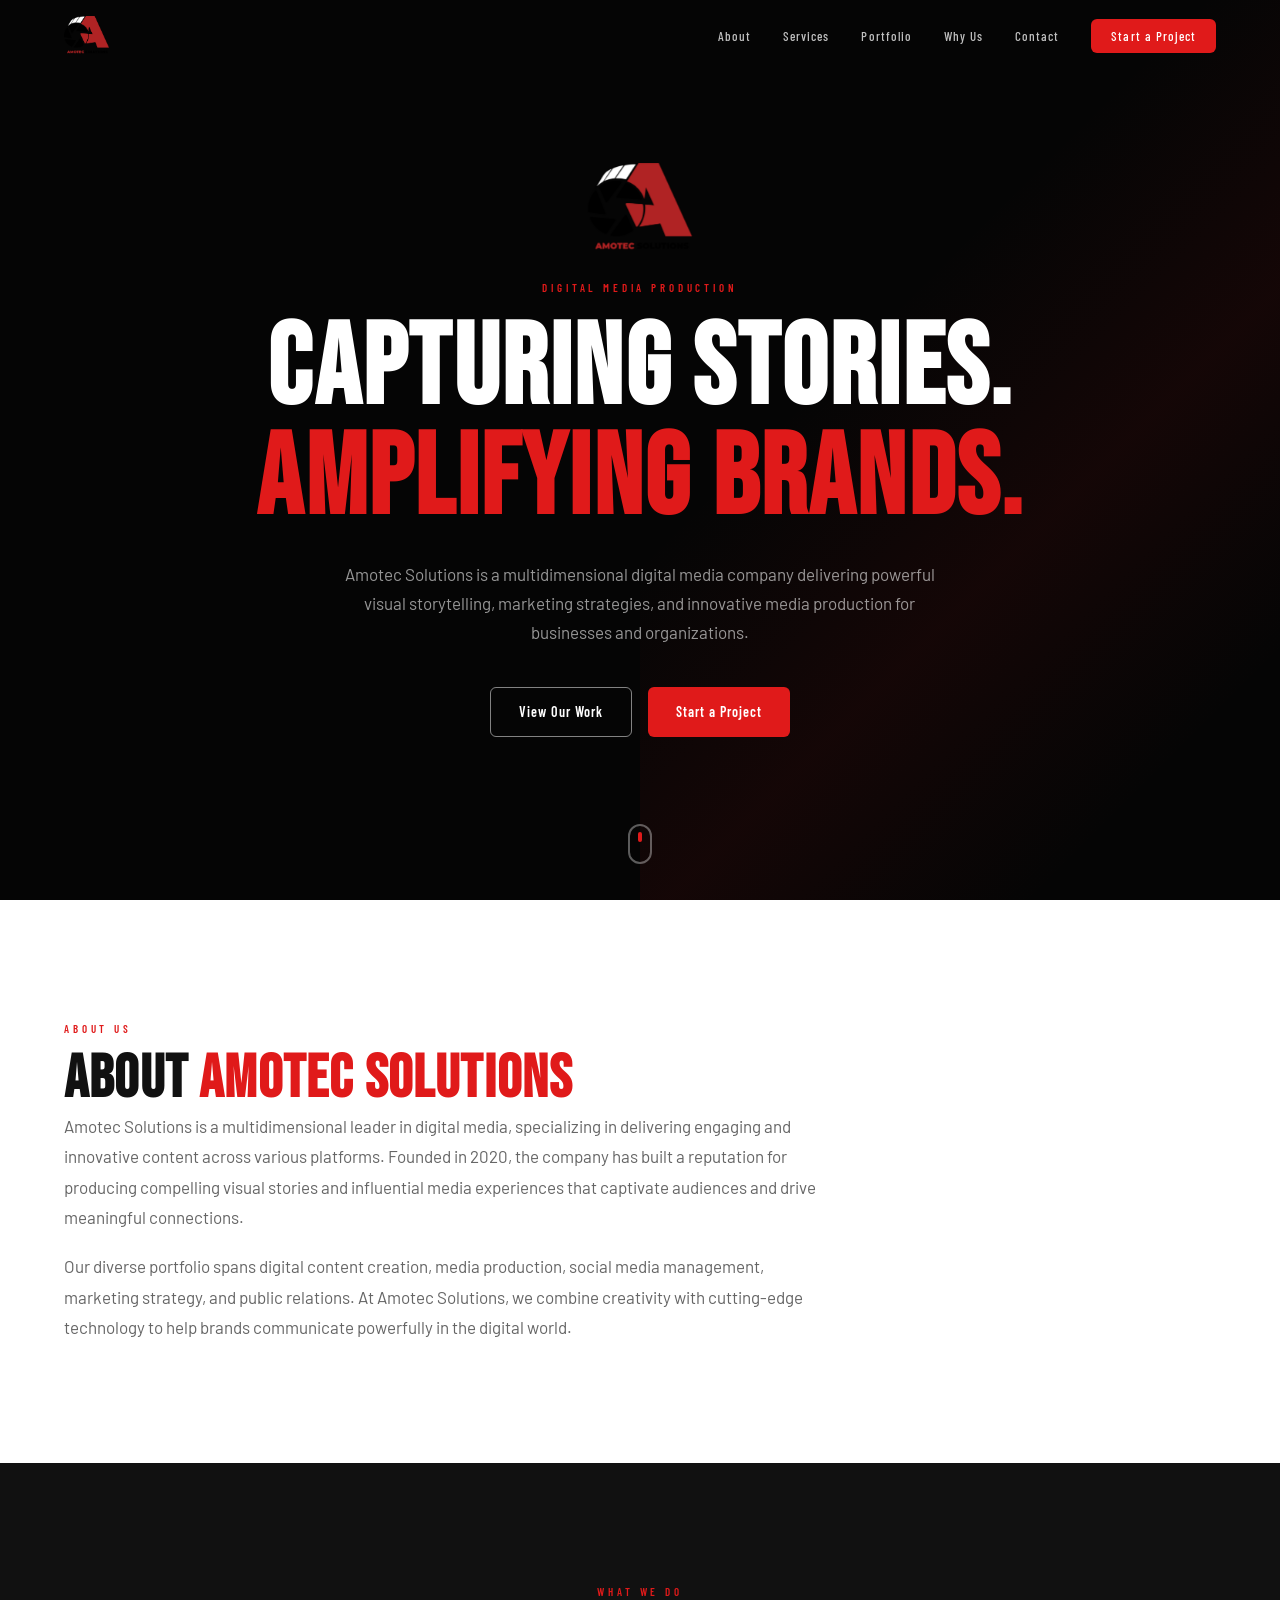
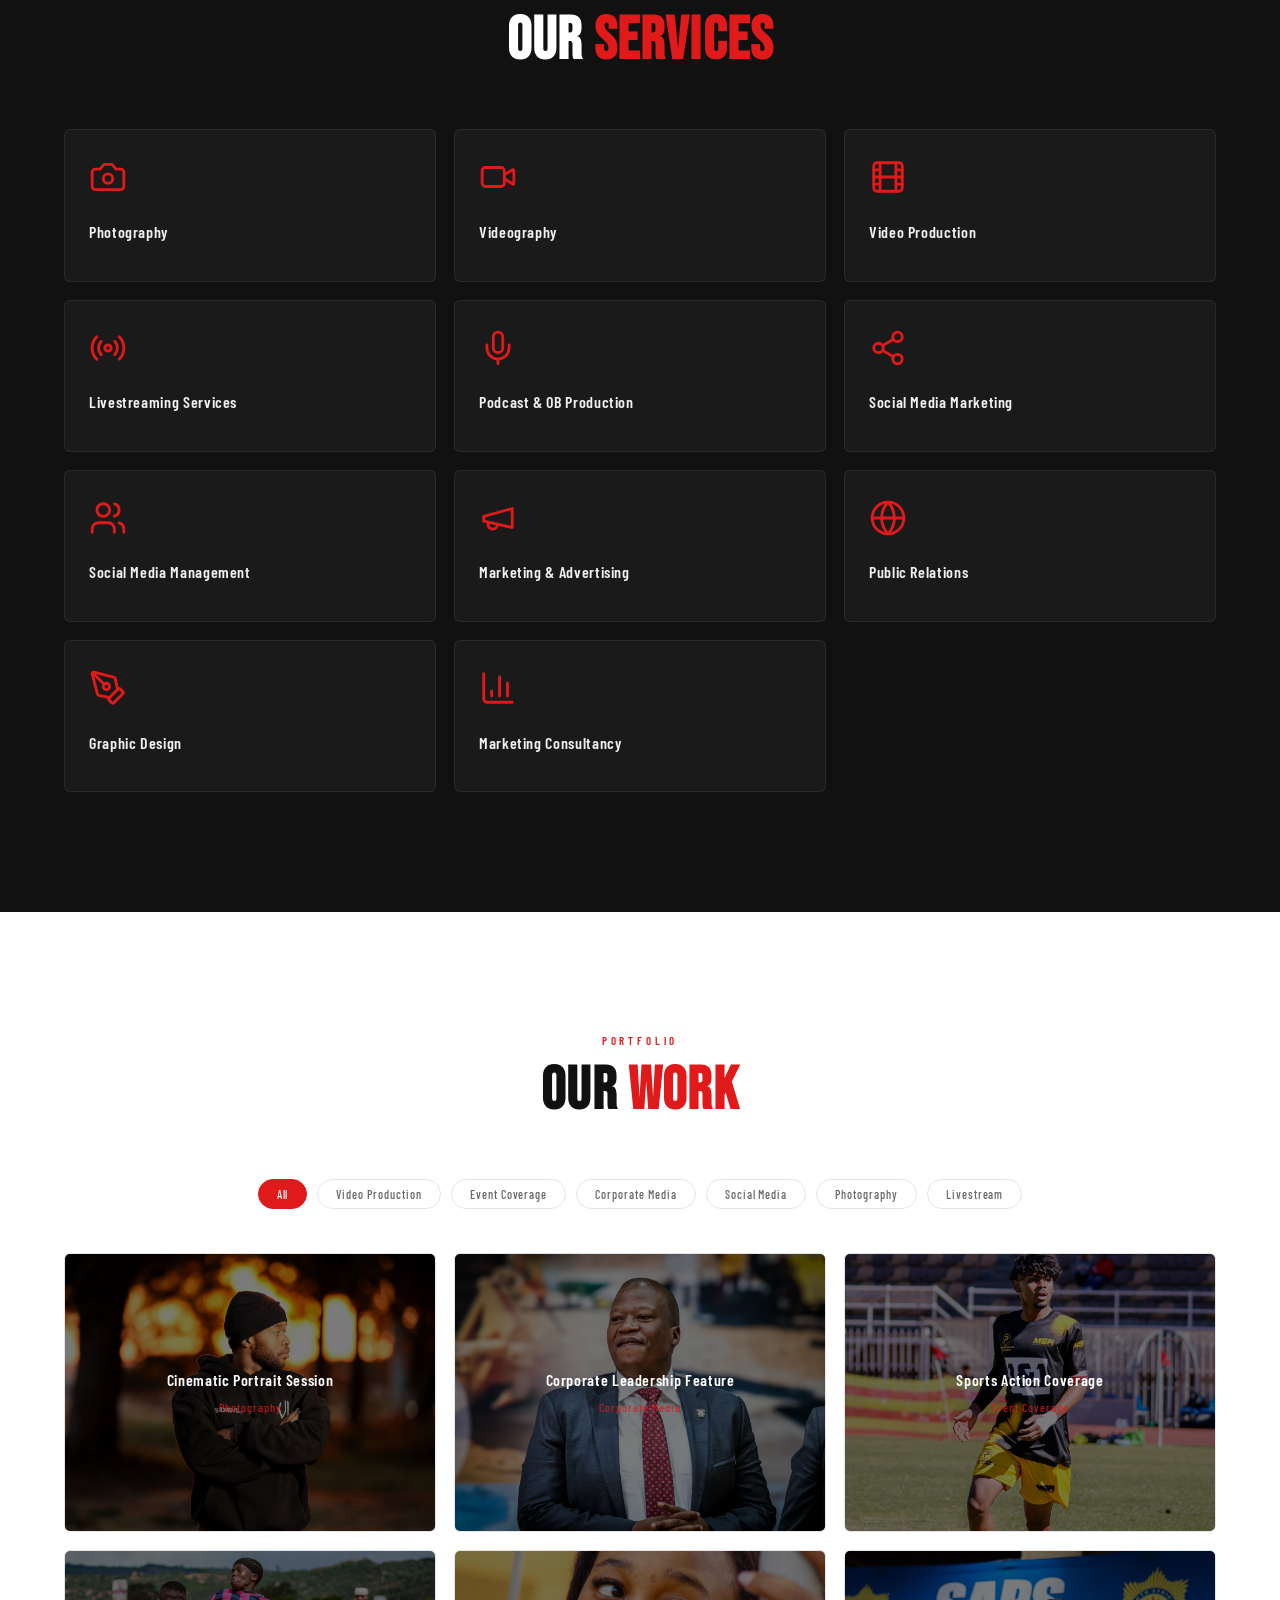
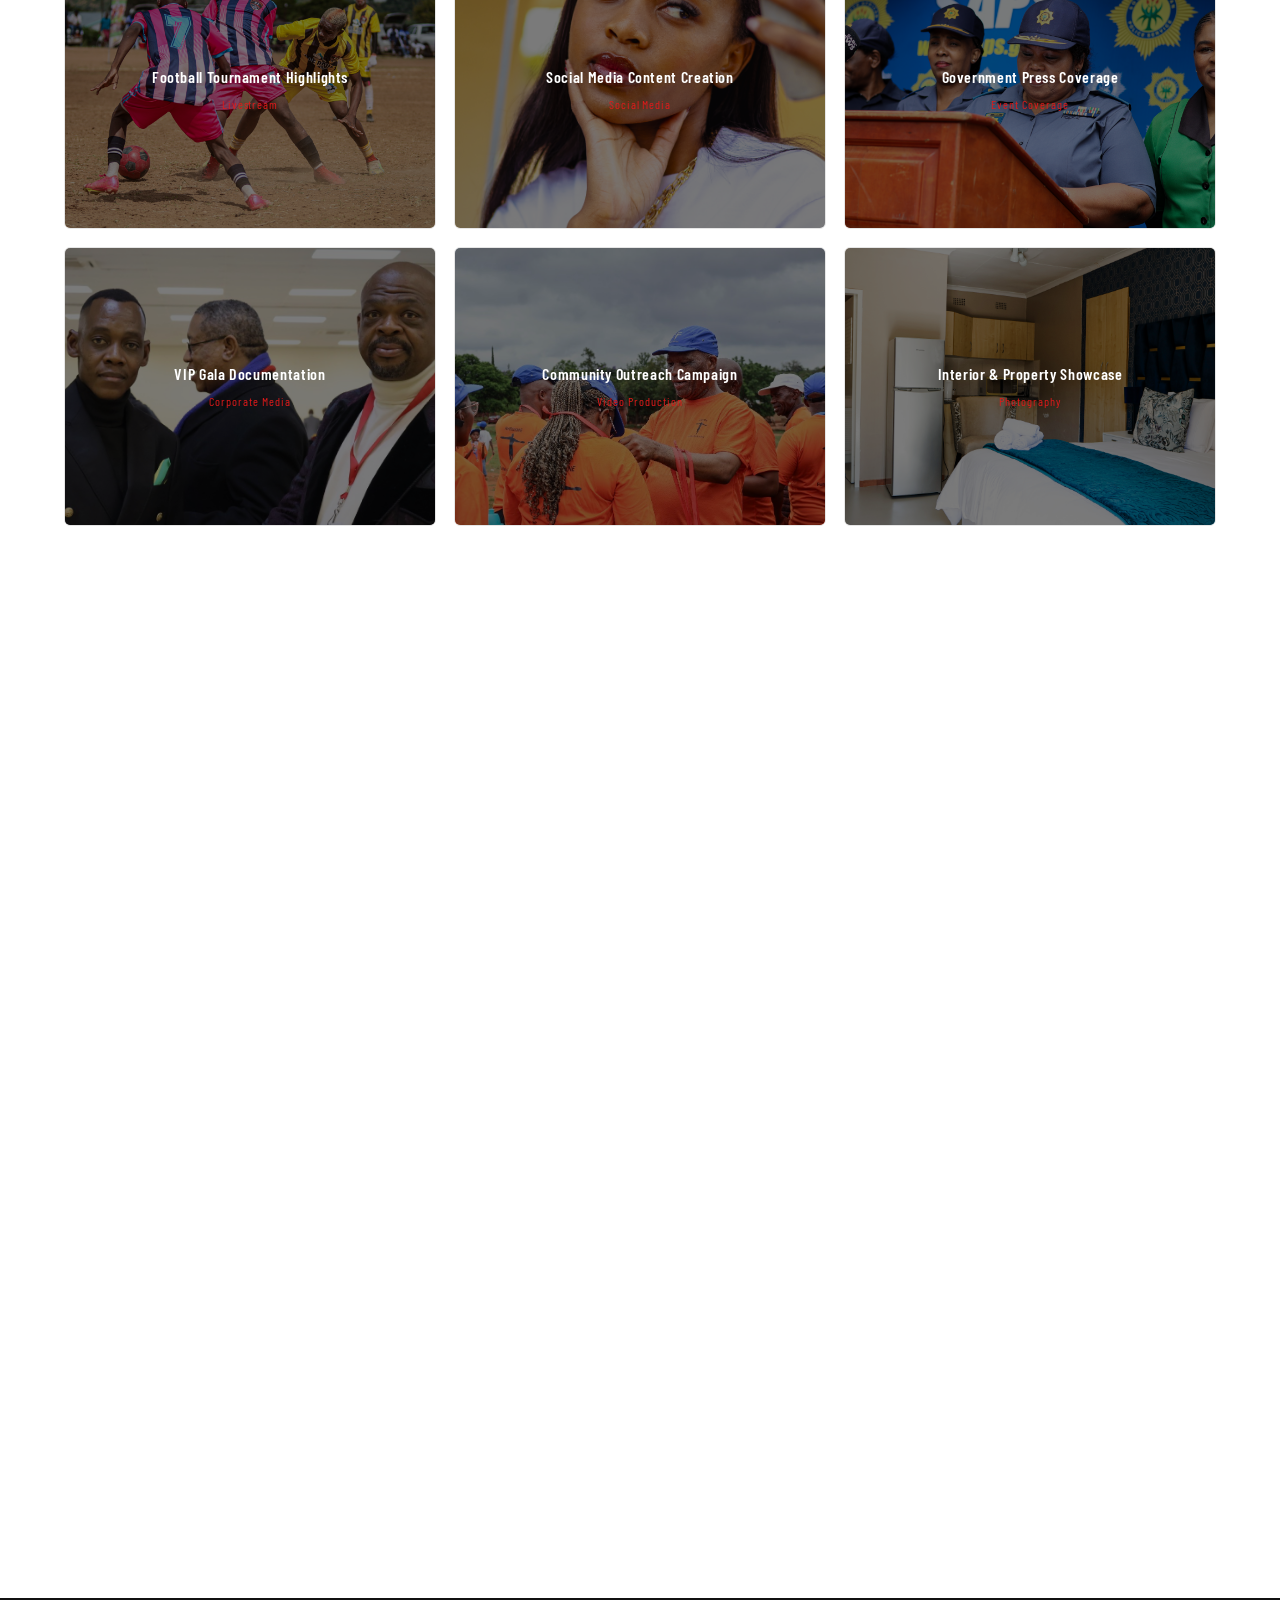
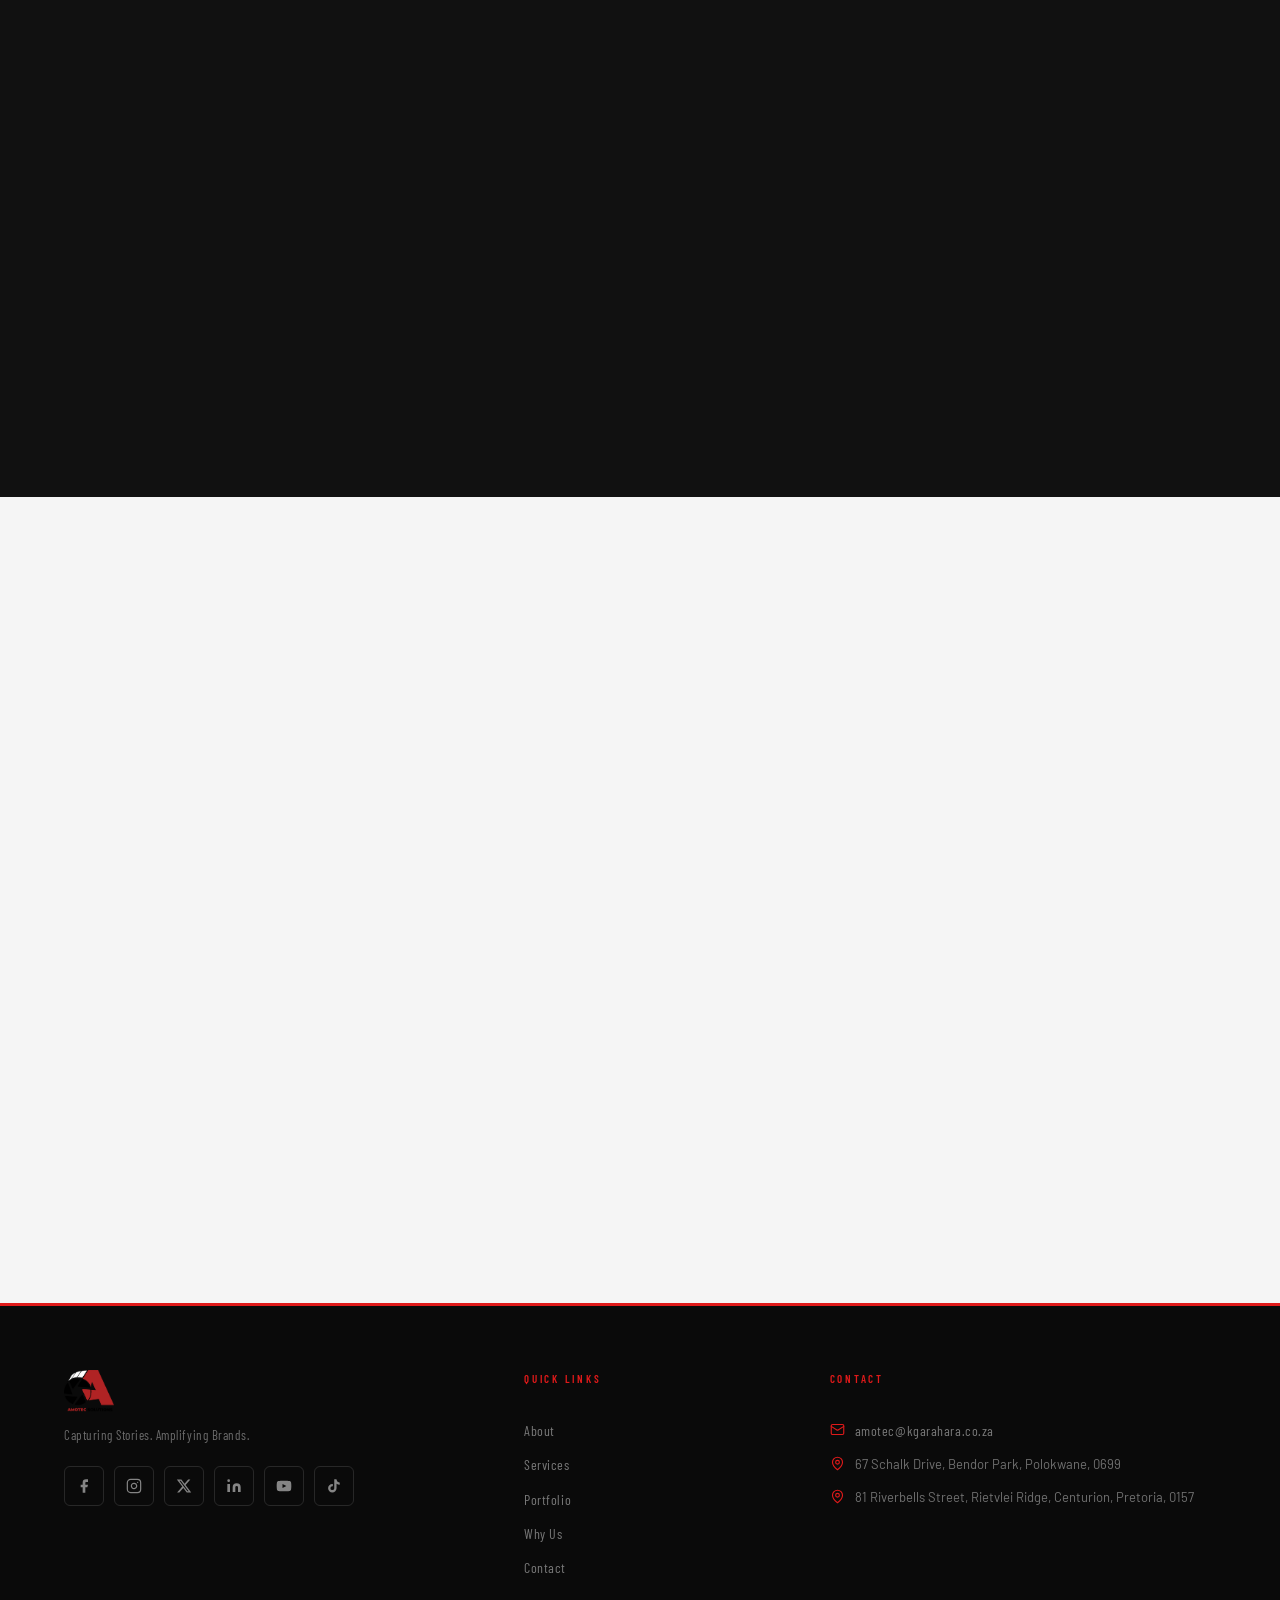
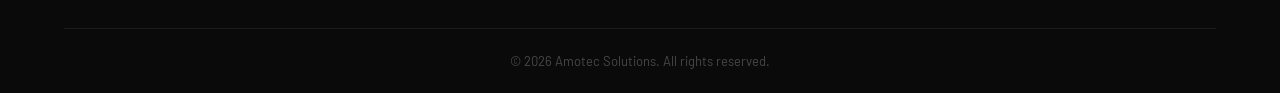
==== commit c44e1f6c: "ai tool" ====
--- a/index.html
+++ b/index.html
@@ -1,18 +1,18 @@
 <!DOCTYPE html>
 <html lang="en">
 <head>
-    <meta charset="UTF-8">
-    <meta name="viewport" content="width=device-width, initial-scale=1.0">
-    <title>Amotec Solutions | Digital Media Production Agency</title>
-    <meta name="description" content="Amotec Solutions delivers powerful visual storytelling, marketing strategies, and innovative media production for businesses and organizations.">
+  <meta charset="UTF-8">
+  <meta name="viewport" content="width=device-width, initial-scale=1.0">
+  <title>Amotec Solutions | Digital Media Production Agency</title>
+  <meta name="description" content="Amotec Solutions delivers powerful visual storytelling, marketing strategies, and innovative media production.">
   <link rel="preconnect" href="https://fonts.googleapis.com">
   <link rel="preconnect" href="https://fonts.gstatic.com" crossorigin>
-  <link href="https://fonts.googleapis.com/css2?family=Bebas+Neue&family=Barlow:wght@300;400;500;600;700&family=Barlow+Condensed:wght@400;500;600;700&display=swap" rel="stylesheet">
-    <link rel="shortcut icon" href="/assets/Amotec Logo LTS.png" type="image/x-icon">
-    <link rel="stylesheet" href="style.css">
+  <link href="https://fonts.googleapis.com/css2?family=Bebas+Neue&family=Barlow:wght@400;500;600&family=Barlow+Condensed:wght@400;500;600;700&display=swap" rel="stylesheet">
+  <link rel="stylesheet" href="style.css">
 </head>
 <body>
-    <!-- ── Navigation ───────────────────────────────────────────── -->
+
+  <!-- NAV -->
   <nav id="navbar">
     <div class="nav-inner">
       <a href="#" class="nav-logo">
@@ -26,7 +26,7 @@
         <li><a href="#contact">Contact</a></li>
         <li><a href="#contact" class="btn-nav">Start a Project</a></li>
       </ul>
-      <button class="hamburger" id="hamburger" aria-label="Menu">
+      <button class="hamburger" id="hamburger" aria-label="Toggle menu">
         <span></span><span></span><span></span>
       </button>
     </div>
@@ -36,126 +36,117 @@
       <a href="#portfolio">Portfolio</a>
       <a href="#why-us">Why Us</a>
       <a href="#contact">Contact</a>
-      <a href="#contact" class="btn-nav">Start a Project</a>
+      <a href="#contact" class="btn-nav-mobile">Start a Project</a>
     </div>
   </nav>
 
-  <!-- ── Hero ──────────────────────────────────────────────────── -->
+  <!-- HERO -->
   <section id="hero">
     <div class="hero-bg"></div>
     <div class="hero-content">
       <img src="assets/Amotec Logo LTS.png" alt="Amotec Solutions" class="hero-logo">
-      <p class="label hero-eyebrow">Digital Media Production</p>
-      <h1 class="hero-title">
-        Capturing Stories.<br>
-        <span class="gradient-text">Amplifying Brands.</span>
-      </h1>
-      <p class="hero-sub">
-        Amotec Solutions is a multidimensional digital media company delivering powerful visual storytelling, marketing strategies, and innovative media production for businesses and organizations.
-      </p>
-      <div class="hero-ctas">
+      <p class="hero-label">Digital Media Production</p>
+      <h1 class="hero-title">Capturing Stories.<br><span class="red-text">Amplifying Brands.</span></h1>
+      <p class="hero-sub">Amotec Solutions is a multidimensional digital media company delivering powerful visual storytelling, marketing strategies, and innovative media production for businesses and organizations.</p>
+      <div class="hero-btns">
         <a href="#portfolio" class="btn-outline">View Our Work</a>
-        <a href="#contact" class="btn-primary">Start a Project</a>
-      </div>
-    </div>
-    <div class="scroll-indicator">
-      <div class="mouse"><div class="dot"></div></div>
-    </div>
-  </section>
-
-  <!-- ── Services ──────────────────────────────────────────────── -->
+        <a href="#contact" class="btn-red">Start a Project</a>
+      </div>
+    </div>
+    <div class="scroll-mouse">
+      <div class="mouse-body"><div class="mouse-dot"></div></div>
+    </div>
+  </section>
+
+  <!-- ABOUT -->
+  <section id="about">
+    <div class="container">
+      <div class="reveal">
+        <p class="section-label">About Us</p>
+        <h2 class="section-title">About <span class="red-text">Amotec Solutions</span></h2>
+        <p class="about-p">Amotec Solutions is a multidimensional leader in digital media, specializing in delivering engaging and innovative content across various platforms. Founded in 2020, the company has built a reputation for producing compelling visual stories and influential media experiences that captivate audiences and drive meaningful connections.</p>
+        <p class="about-p">Our diverse portfolio spans digital content creation, media production, social media management, marketing strategy, and public relations. At Amotec Solutions, we combine creativity with cutting-edge technology to help brands communicate powerfully in the digital world.</p>
+      </div>
+      <!-- <div class="stats reveal">
+        <div class="stat"><div class="stat-num">200+</div><div class="stat-desc">Projects Delivered</div></div>
+        <div class="stat"><div class="stat-num">50+</div><div class="stat-desc">Clients Served</div></div>
+        <div class="stat"><div class="stat-num">5+</div><div class="stat-desc">Years Experience</div></div>
+        <div class="stat"><div class="stat-num">15+</div><div class="stat-desc">Team Members</div></div>
+      </div> -->
+    </div>
+  </section>
+
+  <!-- SERVICES -->
   <section id="services">
     <div class="container">
       <div class="section-header reveal">
-        <p class="label">What We Do</p>
-        <h2 class="heading">Our <span class="gradient-text">Services</span></h2>
+        <p class="section-label">What We Do</p>
+        <h2 class="section-title white">Our <span class="red-text">Services</span></h2>
       </div>
       <div class="services-grid">
 
-        <div class="service-card reveal reveal-delay-1">
-          <svg class="service-icon" viewBox="0 0 24 24" fill="none" stroke="currentColor" stroke-width="1.8" stroke-linecap="round" stroke-linejoin="round">
-            <path d="M14.5 4h-5L7 7H4a2 2 0 0 0-2 2v9a2 2 0 0 0 2 2h16a2 2 0 0 0 2-2V9a2 2 0 0 0-2-2h-3l-2.5-3z"/><circle cx="12" cy="13" r="3"/>
-          </svg>
+        <div class="service-card reveal">
+          <svg class="svc-icon" viewBox="0 0 24 24" fill="none" stroke="currentColor" stroke-width="1.8" stroke-linecap="round" stroke-linejoin="round"><path d="M14.5 4h-5L7 7H4a2 2 0 0 0-2 2v9a2 2 0 0 0 2 2h16a2 2 0 0 0 2-2V9a2 2 0 0 0-2-2h-3l-2.5-3z"/><circle cx="12" cy="13" r="3"/></svg>
           <h3>Photography</h3>
           <p>Professional photography for brands, events, and campaigns.</p>
         </div>
 
-        <div class="service-card reveal reveal-delay-2">
-          <svg class="service-icon" viewBox="0 0 24 24" fill="none" stroke="currentColor" stroke-width="1.8" stroke-linecap="round" stroke-linejoin="round">
-            <path d="m16 13 5.223 3.482a.5.5 0 0 0 .777-.416V7.87a.5.5 0 0 0-.752-.432L16 10.5"/><rect x="2" y="6" width="14" height="12" rx="2"/>
-          </svg>
+        <div class="service-card reveal">
+          <svg class="svc-icon" viewBox="0 0 24 24" fill="none" stroke="currentColor" stroke-width="1.8" stroke-linecap="round" stroke-linejoin="round"><path d="m16 13 5.223 3.482a.5.5 0 0 0 .777-.416V7.87a.5.5 0 0 0-.752-.432L16 10.5"/><rect x="2" y="6" width="14" height="12" rx="2"/></svg>
           <h3>Videography</h3>
           <p>Cinematic videography that tells compelling visual stories.</p>
         </div>
 
-        <div class="service-card reveal reveal-delay-3">
-          <svg class="service-icon" viewBox="0 0 24 24" fill="none" stroke="currentColor" stroke-width="1.8" stroke-linecap="round" stroke-linejoin="round">
-            <rect width="18" height="18" x="3" y="3" rx="2"/><path d="M7 3v18M3 7.5h4M3 12h18M3 16.5h4M17 3v18M17 7.5h4M17 16.5h4"/>
-          </svg>
+        <div class="service-card reveal">
+          <svg class="svc-icon" viewBox="0 0 24 24" fill="none" stroke="currentColor" stroke-width="1.8" stroke-linecap="round" stroke-linejoin="round"><rect width="18" height="18" x="3" y="3" rx="2"/><path d="M7 3v18M3 7.5h4M3 12h18M3 16.5h4M17 3v18M17 7.5h4M17 16.5h4"/></svg>
           <h3>Video Production</h3>
           <p>End-to-end video production from concept to final cut.</p>
         </div>
 
-        <div class="service-card reveal reveal-delay-1">
-          <svg class="service-icon" viewBox="0 0 24 24" fill="none" stroke="currentColor" stroke-width="1.8" stroke-linecap="round" stroke-linejoin="round">
-            <path d="M4.9 19.1C1 15.2 1 8.8 4.9 4.9M7.8 16.2c-2.3-2.3-2.3-6.1 0-8.5"/><circle cx="12" cy="12" r="2"/><path d="M16.2 7.8c2.3 2.3 2.3 6.1 0 8.5M19.1 4.9C23 8.8 23 15.1 19.1 19"/>
-          </svg>
+        <div class="service-card reveal">
+          <svg class="svc-icon" viewBox="0 0 24 24" fill="none" stroke="currentColor" stroke-width="1.8" stroke-linecap="round" stroke-linejoin="round"><path d="M4.9 19.1C1 15.2 1 8.8 4.9 4.9M7.8 16.2c-2.3-2.3-2.3-6.1 0-8.5"/><circle cx="12" cy="12" r="2"/><path d="M16.2 7.8c2.3 2.3 2.3 6.1 0 8.5M19.1 4.9C23 8.8 23 15.1 19.1 19"/></svg>
           <h3>Livestreaming Services</h3>
           <p>Real-time broadcasting for events and digital experiences.</p>
         </div>
 
-        <div class="service-card reveal reveal-delay-2">
-          <svg class="service-icon" viewBox="0 0 24 24" fill="none" stroke="currentColor" stroke-width="1.8" stroke-linecap="round" stroke-linejoin="round">
-            <path d="M12 2a3 3 0 0 0-3 3v7a3 3 0 0 0 6 0V5a3 3 0 0 0-3-3ZM19 10v2a7 7 0 0 1-14 0v-2"/><line x1="12" x2="12" y1="19" y2="22"/>
-          </svg>
+        <div class="service-card reveal">
+          <svg class="svc-icon" viewBox="0 0 24 24" fill="none" stroke="currentColor" stroke-width="1.8" stroke-linecap="round" stroke-linejoin="round"><path d="M12 2a3 3 0 0 0-3 3v7a3 3 0 0 0 6 0V5a3 3 0 0 0-3-3ZM19 10v2a7 7 0 0 1-14 0v-2"/><line x1="12" x2="12" y1="19" y2="22"/></svg>
           <h3>Podcast &amp; OB Production</h3>
           <p>Studio and on-location production for podcasts and broadcasts.</p>
         </div>
 
-        <div class="service-card reveal reveal-delay-3">
-          <svg class="service-icon" viewBox="0 0 24 24" fill="none" stroke="currentColor" stroke-width="1.8" stroke-linecap="round" stroke-linejoin="round">
-            <circle cx="18" cy="5" r="3"/><circle cx="6" cy="12" r="3"/><circle cx="18" cy="19" r="3"/><line x1="8.59" x2="15.42" y1="13.51" y2="17.49"/><line x1="15.41" x2="8.59" y1="6.51" y2="10.49"/>
-          </svg>
+        <div class="service-card reveal">
+          <svg class="svc-icon" viewBox="0 0 24 24" fill="none" stroke="currentColor" stroke-width="1.8" stroke-linecap="round" stroke-linejoin="round"><circle cx="18" cy="5" r="3"/><circle cx="6" cy="12" r="3"/><circle cx="18" cy="19" r="3"/><line x1="8.59" x2="15.42" y1="13.51" y2="17.49"/><line x1="15.41" x2="8.59" y1="6.51" y2="10.49"/></svg>
           <h3>Social Media Marketing</h3>
           <p>Strategic campaigns that grow audiences and drive engagement.</p>
         </div>
 
-        <div class="service-card reveal reveal-delay-1">
-          <svg class="service-icon" viewBox="0 0 24 24" fill="none" stroke="currentColor" stroke-width="1.8" stroke-linecap="round" stroke-linejoin="round">
-            <path d="M16 21v-2a4 4 0 0 0-4-4H6a4 4 0 0 0-4 4v2"/><circle cx="9" cy="7" r="4"/><path d="M22 21v-2a4 4 0 0 0-3-3.87M16 3.13a4 4 0 0 1 0 7.75"/>
-          </svg>
+        <div class="service-card reveal">
+          <svg class="svc-icon" viewBox="0 0 24 24" fill="none" stroke="currentColor" stroke-width="1.8" stroke-linecap="round" stroke-linejoin="round"><path d="M16 21v-2a4 4 0 0 0-4-4H6a4 4 0 0 0-4 4v2"/><circle cx="9" cy="7" r="4"/><path d="M22 21v-2a4 4 0 0 0-3-3.87M16 3.13a4 4 0 0 1 0 7.75"/></svg>
           <h3>Social Media Management</h3>
           <p>Full-service management of your social media presence.</p>
         </div>
 
-        <div class="service-card reveal reveal-delay-2">
-          <svg class="service-icon" viewBox="0 0 24 24" fill="none" stroke="currentColor" stroke-width="1.8" stroke-linecap="round" stroke-linejoin="round">
-            <path d="m3 11 18-5v12L3 14v-3z"/><path d="M11.6 16.8a3 3 0 1 1-5.8-1.6"/>
-          </svg>
+        <div class="service-card reveal">
+          <svg class="svc-icon" viewBox="0 0 24 24" fill="none" stroke="currentColor" stroke-width="1.8" stroke-linecap="round" stroke-linejoin="round"><path d="m3 11 18-5v12L3 14v-3z"/><path d="M11.6 16.8a3 3 0 1 1-5.8-1.6"/></svg>
           <h3>Marketing &amp; Advertising</h3>
           <p>Integrated marketing strategies that amplify your brand.</p>
         </div>
 
-        <div class="service-card reveal reveal-delay-3">
-          <svg class="service-icon" viewBox="0 0 24 24" fill="none" stroke="currentColor" stroke-width="1.8" stroke-linecap="round" stroke-linejoin="round">
-            <circle cx="12" cy="12" r="10"/><path d="M12 2a14.5 14.5 0 0 0 0 20 14.5 14.5 0 0 0 0-20M2 12h20"/>
-          </svg>
+        <div class="service-card reveal">
+          <svg class="svc-icon" viewBox="0 0 24 24" fill="none" stroke="currentColor" stroke-width="1.8" stroke-linecap="round" stroke-linejoin="round"><circle cx="12" cy="12" r="10"/><path d="M12 2a14.5 14.5 0 0 0 0 20 14.5 14.5 0 0 0 0-20M2 12h20"/></svg>
           <h3>Public Relations</h3>
           <p>PR strategies that build reputation and media coverage.</p>
         </div>
 
-        <div class="service-card reveal reveal-delay-1">
-          <svg class="service-icon" viewBox="0 0 24 24" fill="none" stroke="currentColor" stroke-width="1.8" stroke-linecap="round" stroke-linejoin="round">
-            <path d="M15.707 21.293a1 1 0 0 1-1.414 0l-1.586-1.586a1 1 0 0 1 0-1.414l5.586-5.586a1 1 0 0 1 1.414 0l1.586 1.586a1 1 0 0 1 0 1.414z"/><path d="m18 13-1.375-6.874a1 1 0 0 0-.746-.776L3.235 2.028a1 1 0 0 0-1.207 1.207L5.35 15.879a1 1 0 0 0 .776.746L13 18"/><path d="m2.3 2.3 7.286 7.286"/><circle cx="11" cy="11" r="2"/>
-          </svg>
+        <div class="service-card reveal">
+          <svg class="svc-icon" viewBox="0 0 24 24" fill="none" stroke="currentColor" stroke-width="1.8" stroke-linecap="round" stroke-linejoin="round"><path d="M15.707 21.293a1 1 0 0 1-1.414 0l-1.586-1.586a1 1 0 0 1 0-1.414l5.586-5.586a1 1 0 0 1 1.414 0l1.586 1.586a1 1 0 0 1 0 1.414z"/><path d="m18 13-1.375-6.874a1 1 0 0 0-.746-.776L3.235 2.028a1 1 0 0 0-1.207 1.207L5.35 15.879a1 1 0 0 0 .776.746L13 18"/><path d="m2.3 2.3 7.286 7.286"/><circle cx="11" cy="11" r="2"/></svg>
           <h3>Graphic Design</h3>
           <p>Stunning visual design for digital and print media.</p>
         </div>
 
-        <div class="service-card reveal reveal-delay-2">
-          <svg class="service-icon" viewBox="0 0 24 24" fill="none" stroke="currentColor" stroke-width="1.8" stroke-linecap="round" stroke-linejoin="round">
-            <path d="M3 3v16a2 2 0 0 0 2 2h16"/><path d="M18 17V9M13 17V5M8 17v-3"/>
-          </svg>
+        <div class="service-card reveal">
+          <svg class="svc-icon" viewBox="0 0 24 24" fill="none" stroke="currentColor" stroke-width="1.8" stroke-linecap="round" stroke-linejoin="round"><path d="M3 3v16a2 2 0 0 0 2 2h16"/><path d="M18 17V9M13 17V5M8 17v-3"/></svg>
           <h3>Marketing Consultancy</h3>
           <p>Expert guidance to refine your marketing approach.</p>
         </div>
@@ -164,179 +155,232 @@
     </div>
   </section>
 
-   <!-- ── Portfolio ─────────────────────────────────────────────── -->
+  <!-- PORTFOLIO -->
   <section id="portfolio">
     <div class="container">
       <div class="section-header reveal">
-        <p class="label">Portfolio</p>
-        <h2 class="heading">Our <span class="gradient-text">Work</span></h2>
+        <p class="section-label">Portfolio</p>
+        <h2 class="section-title">Our <span class="red-text">Work</span></h2>
       </div>
       <div class="filter-bar reveal">
         <button class="filter-btn active" data-filter="all">All</button>
         <button class="filter-btn" data-filter="Video Production">Video Production</button>
         <button class="filter-btn" data-filter="Event Coverage">Event Coverage</button>
         <button class="filter-btn" data-filter="Corporate Media">Corporate Media</button>
-        <button class="filter-btn" data-filter="Social Media Campaigns">Social Media Campaigns</button>
+        <button class="filter-btn" data-filter="Social Media">Social Media</button>
         <button class="filter-btn" data-filter="Photography">Photography</button>
-        <button class="filter-btn" data-filter="Livestream Events">Livestream Events</button>
+        <button class="filter-btn" data-filter="Livestream">Livestream</button>
       </div>
       <div class="portfolio-grid">
-        <div class="portfolio-item" data-category="Photography">
+        <div class="port-item reveal" data-category="Photography">
           <img src="assets/9V7A7467.jpg" alt="Cinematic Portrait Session" loading="lazy">
-          <div class="portfolio-overlay">
-            <h3>Cinematic Portrait Session</h3>
-            <span class="tag">Photography</span>
-          </div>
-        </div>
-        <div class="portfolio-item" data-category="Corporate Media">
+          <div class="port-overlay"><h3>Cinematic Portrait Session</h3><span>Photography</span></div>
+        </div>
+        <div class="port-item reveal" data-category="Corporate Media">
           <img src="assets/IMG_2215.jpg" alt="Corporate Leadership Feature" loading="lazy">
-          <div class="portfolio-overlay">
-            <h3>Corporate Leadership Feature</h3>
-            <span class="tag">Corporate Media</span>
-          </div>
-        </div>
-        <div class="portfolio-item" data-category="Event Coverage">
+          <div class="port-overlay"><h3>Corporate Leadership Feature</h3><span>Corporate Media</span></div>
+        </div>
+        <div class="port-item reveal" data-category="Event Coverage">
           <img src="assets/_MG_8628.jpg" alt="Sports Action Coverage" loading="lazy">
-          <div class="portfolio-overlay">
-            <h3>Sports Action Coverage</h3>
-            <span class="tag">Event Coverage</span>
-          </div>
-        </div>
-        <div class="portfolio-item" data-category="Livestream Events">
+          <div class="port-overlay"><h3>Sports Action Coverage</h3><span>Event Coverage</span></div>
+        </div>
+        <div class="port-item reveal" data-category="Livestream">
           <img src="assets/IMG_7061.jpg" alt="Football Tournament Highlights" loading="lazy">
-          <div class="portfolio-overlay">
-            <h3>Football Tournament Highlights</h3>
-            <span class="tag">Livestream Events</span>
-          </div>
-        </div>
-        <div class="portfolio-item" data-category="Social Media Campaigns">
+          <div class="port-overlay"><h3>Football Tournament Highlights</h3><span>Livestream</span></div>
+        </div>
+        <div class="port-item reveal" data-category="Social Media">
           <img src="assets/IMG_2570.jpg" alt="Social Media Content Creation" loading="lazy">
-          <div class="portfolio-overlay">
-            <h3>Social Media Content Creation</h3>
-            <span class="tag">Social Media Campaigns</span>
-          </div>
-        </div>
-        <div class="portfolio-item" data-category="Event Coverage">
+          <div class="port-overlay"><h3>Social Media Content Creation</h3><span>Social Media</span></div>
+        </div>
+        <div class="port-item reveal" data-category="Event Coverage">
           <img src="assets/IMG_2581.jpg" alt="Government Press Coverage" loading="lazy">
-          <div class="portfolio-overlay">
-            <h3>Government Press Coverage</h3>
-            <span class="tag">Event Coverage</span>
-          </div>
-        </div>
-        <div class="portfolio-item" data-category="Corporate Media">
+          <div class="port-overlay"><h3>Government Press Coverage</h3><span>Event Coverage</span></div>
+        </div>
+        <div class="port-item reveal" data-category="Corporate Media">
           <img src="assets/IMG_5248.jpg" alt="VIP Gala Documentation" loading="lazy">
-          <div class="portfolio-overlay">
-            <h3>VIP Gala Documentation</h3>
-            <span class="tag">Corporate Media</span>
-          </div>
-        </div>
-        <div class="portfolio-item" data-category="Video Production">
+          <div class="port-overlay"><h3>VIP Gala Documentation</h3><span>Corporate Media</span></div>
+        </div>
+        <div class="port-item reveal" data-category="Video Production">
           <img src="assets/IMG_5228.jpeg" alt="Community Outreach Campaign" loading="lazy">
-          <div class="portfolio-overlay">
-            <h3>Community Outreach Campaign</h3>
-            <span class="tag">Video Production</span>
-          </div>
-        </div>
-        <div class="portfolio-item" data-category="Photography">
+          <div class="port-overlay"><h3>Community Outreach Campaign</h3><span>Video Production</span></div>
+        </div>
+        <div class="port-item reveal" data-category="Photography">
           <img src="assets/IMG_0766.jpg" alt="Interior &amp; Property Showcase" loading="lazy">
-          <div class="portfolio-overlay">
-            <h3>Interior &amp; Property Showcase</h3>
-            <span class="tag">Photography</span>
-          </div>
-        </div>
-        <div class="portfolio-item" data-category="Video Production">
+          <div class="port-overlay"><h3>Interior &amp; Property Showcase</h3><span>Photography</span></div>
+        </div>
+        <div class="port-item reveal" data-category="Video Production">
           <img src="assets/20240114_141807.jpg" alt="Cultural Documentary Series" loading="lazy">
-          <div class="portfolio-overlay">
-            <h3>Cultural Documentary Series</h3>
-            <span class="tag">Video Production</span>
-          </div>
-        </div>
-      </div>
-    </div>
-  </section>
-
-  <!-- ── Why Us ──────────────────────────────────────────────────── -->
+          <div class="port-overlay"><h3>Cultural Documentary Series</h3><span>Video Production</span></div>
+        </div>
+      </div>
+    </div>
+  </section>
+
+  <!-- CLIENTS -->
+  <!-- <section id="clients">
+    <div class="container">
+      <div class="section-header reveal">
+        <p class="section-label">Our Clients</p>
+        <h2 class="section-title">Trusted <span class="red-text">Partners</span></h2>
+        <p class="section-sub">Trusted by businesses, organizations, and institutions to deliver impactful digital media experiences.</p>
+      </div>
+      <div class="clients-grid">
+        <div class="client-card reveal"><span>Nexus Corp</span></div>
+        <div class="client-card reveal"><span>GlobalTech</span></div>
+        <div class="client-card reveal"><span>MediaFirst</span></div>
+        <div class="client-card reveal"><span>BrightStar</span></div>
+        <div class="client-card reveal"><span>Zenith Group</span></div>
+        <div class="client-card reveal"><span>Pinnacle Inc</span></div>
+        <div class="client-card reveal"><span>EchoVision</span></div>
+        <div class="client-card reveal"><span>Velocity Co</span></div>
+        <div class="client-card reveal"><span>Apex Digital</span></div>
+        <div class="client-card reveal"><span>Prism Media</span></div>
+      </div>
+    </div>
+  </section> -->
+
+  <!-- WHY US -->
   <section id="why-us">
     <div class="container">
       <div class="section-header reveal">
-        <p class="label">Why Choose Us</p>
-        <h2 class="heading">Why <span class="gradient-text">Amotec</span></h2>
+        <p class="section-label">Why Choose Us</p>
+        <h2 class="section-title">Why <span class="red-text">Amotec</span></h2>
       </div>
       <div class="why-grid">
-
-        <div class="why-card reveal reveal-delay-1">
-          <svg viewBox="0 0 24 24" fill="none" stroke="currentColor" stroke-width="1.8" stroke-linecap="round" stroke-linejoin="round"><circle cx="12" cy="12" r="10"/><path d="m14.31 8 5.74 9.94M9.69 8h11.48m-2.38 4L3.95 6.06M9.69 16 3.95 6.06M14.31 16H2.83m13.79-4-5.74 9.94"/></svg>
-          <div>
-            <h3>Professional Production Equipment</h3>
-            <p>State-of-the-art cameras, lighting, and post-production tools.</p>
-          </div>
-        </div>
-
-        <div class="why-card reveal reveal-delay-2">
+        <div class="why-card reveal">
+          <svg viewBox="0 0 24 24" fill="none" stroke="currentColor" stroke-width="1.8" stroke-linecap="round" stroke-linejoin="round"><circle cx="12" cy="12" r="10"/><path d="m14.31 8 5.74 9.94M9.69 8h11.48M7.38 12l5.74-9.94M9.69 16 3.95 6.06M14.31 16H2.83M16.62 12l-5.74 9.94"/></svg>
+          <div><h3>Professional Production Equipment</h3><p>State-of-the-art cameras, lighting, and post-production tools.</p></div>
+        </div>
+        <div class="why-card reveal">
           <svg viewBox="0 0 24 24" fill="none" stroke="currentColor" stroke-width="1.8" stroke-linecap="round" stroke-linejoin="round"><circle cx="12" cy="12" r="10"/><circle cx="12" cy="12" r="6"/><circle cx="12" cy="12" r="2"/></svg>
-          <div>
-            <h3>Strategic Marketing Expertise</h3>
-            <p>Data-driven strategies that deliver measurable results.</p>
-          </div>
-        </div>
-
-        <div class="why-card reveal reveal-delay-3">
+          <div><h3>Strategic Marketing Expertise</h3><p>Data-driven strategies that deliver measurable results.</p></div>
+        </div>
+        <div class="why-card reveal">
           <svg viewBox="0 0 24 24" fill="none" stroke="currentColor" stroke-width="1.8" stroke-linecap="round" stroke-linejoin="round"><path d="M12 7v14M3 18a1 1 0 0 1-1-1V4a1 1 0 0 1 1-1h5a4 4 0 0 1 4 4 4 4 0 0 1 4-4h5a1 1 0 0 1 1 1v13a1 1 0 0 1-1 1h-6a3 3 0 0 0-3 3 3 3 0 0 0-3-3z"/></svg>
-          <div>
-            <h3>Creative Storytelling</h3>
-            <p>Narratives that connect, inspire, and leave lasting impressions.</p>
-          </div>
-        </div>
-
-        <div class="why-card reveal reveal-delay-1">
+          <div><h3>Creative Storytelling</h3><p>Narratives that connect, inspire, and leave lasting impressions.</p></div>
+        </div>
+        <div class="why-card reveal">
           <svg viewBox="0 0 24 24" fill="none" stroke="currentColor" stroke-width="1.8" stroke-linecap="round" stroke-linejoin="round"><path d="M12 20h.01M2 8.82a15 15 0 0 1 20 0M5 12.859a10 10 0 0 1 14 0M8.5 16.429a5 5 0 0 1 7 0"/></svg>
-          <div>
-            <h3>Real-Time Event Broadcasting</h3>
-            <p>Seamless livestream solutions for any scale.</p>
-          </div>
-        </div>
-
-        <div class="why-card reveal reveal-delay-2">
+          <div><h3>Real-Time Event Broadcasting</h3><p>Seamless livestream solutions for any scale.</p></div>
+        </div>
+        <div class="why-card reveal">
           <svg viewBox="0 0 24 24" fill="none" stroke="currentColor" stroke-width="1.8" stroke-linecap="round" stroke-linejoin="round"><polyline points="22 7 13.5 15.5 8.5 10.5 2 17"/><polyline points="16 7 22 7 22 13"/></svg>
-          <div>
-            <h3>Social Media Growth Strategies</h3>
-            <p>Proven tactics that build communities and drive engagement.</p>
-          </div>
-        </div>
-
-        <div class="why-card reveal reveal-delay-3">
+          <div><h3>Social Media Growth Strategies</h3><p>Proven tactics that build communities and drive engagement.</p></div>
+        </div>
+        <div class="why-card reveal">
           <svg viewBox="0 0 24 24" fill="none" stroke="currentColor" stroke-width="1.8" stroke-linecap="round" stroke-linejoin="round"><path d="M20 13c0 5-3.5 7.5-7.66 8.95a1 1 0 0 1-.67-.01C7.5 20.5 4 18 4 13V6a1 1 0 0 1 1-1c2 0 4.5-1.2 6.24-2.72a1.17 1.17 0 0 1 1.52 0C14.51 3.81 17 5 19 5a1 1 0 0 1 1 1z"/></svg>
-          <div>
-            <h3>Reliable Media Partners</h3>
-            <p>Trusted by businesses and government events alike.</p>
-          </div>
-        </div>
-
-      </div>
-    </div>
-  </section>
-
-  <!-- ── Contact ────────────────────────────────────────────────── -->
+          <div><h3>Reliable Media Partners</h3><p>Trusted by businesses and government events alike.</p></div>
+        </div>
+      </div>
+    </div>
+  </section>
+
+  <!-- AI GENERATOR -->
+  <section id="generator">
+    <div class="container">
+      <div class="gen-inner reveal">
+        <div class="ai-badge">
+          <svg width="14" height="14" viewBox="0 0 24 24" fill="none" stroke="currentColor" stroke-width="2" stroke-linecap="round" stroke-linejoin="round"><path d="M9.937 15.5A2 2 0 0 0 8.5 14.063l-6.135-1.582a.5.5 0 0 1 0-.962L8.5 9.936A2 2 0 0 0 9.937 8.5l1.582-6.135a.5.5 0 0 1 .963 0L14.063 8.5A2 2 0 0 0 15.5 9.937l6.135 1.581a.5.5 0 0 1 0 .964L15.5 14.063a2 2 0 0 0-1.437 1.437l-1.582 6.135a.5.5 0 0 1-.963 0z"/></svg>
+          AI-Powered
+        </div>
+        <h2 class="section-title white">Project Idea <span class="red-text">Generator</span></h2>
+        <p class="gen-sub">Describe the media project you envision and our AI will generate a creative concept with recommended services.</p>
+        <div class="gen-row">
+          <input type="text" id="gen-input" class="gen-input" placeholder='e.g. "launch video for a clothing brand"' maxlength="200">
+          <button id="gen-btn" class="btn-red" disabled>
+            <svg width="15" height="15" viewBox="0 0 24 24" fill="none" stroke="currentColor" stroke-width="2" stroke-linecap="round" stroke-linejoin="round"><path d="M9.937 15.5A2 2 0 0 0 8.5 14.063l-6.135-1.582a.5.5 0 0 1 0-.962L8.5 9.936A2 2 0 0 0 9.937 8.5l1.582-6.135a.5.5 0 0 1 .963 0L14.063 8.5A2 2 0 0 0 15.5 9.937l6.135 1.581a.5.5 0 0 1 0 .964L15.5 14.063a2 2 0 0 0-1.437 1.437l-1.582 6.135a.5.5 0 0 1-.963 0z"/></svg>
+            Generate
+          </button>
+        </div>
+        <div id="gen-loading" class="gen-loading">
+          <div class="spinner"></div> Generating your concept…
+        </div>
+        <div id="gen-result" class="gen-result">
+          <p class="gen-result-label">Your Project Concept</p>
+          <p id="gen-result-text"></p>
+        </div>
+      </div>
+    </div>
+  </section>
+
+  <!-- CONTACT -->
   <section id="contact">
     <div class="container">
       <div class="section-header reveal">
-        <p class="label">Get In Touch</p>
-        <h2 class="heading">Start Your <span class="gradient-text">Project</span></h2>
-      </div>
-      <form class="contact-form reveal" id="contact-form" novalidate>
-        <div class="form-row">
-          <div class="form-field">
+        <p class="section-label">Get In Touch</p>
+        <h2 class="section-title">Start Your <span class="red-text">Project</span></h2>
+      </div>
+      <div class="contact-layout">
+
+        <!-- Left: contact details -->
+        <div class="contact-details reveal">
+          <p class="contact-intro">Ready to tell your story? Reach out and let's build something powerful together.</p>
+
+          <div class="contact-info-list">
+
+            <a href="mailto:amotec@kgarahara.co.za" class="ci-item ci-link">
+              <div class="ci-icon">
+                <svg viewBox="0 0 24 24" fill="none" stroke="currentColor" stroke-width="1.8" stroke-linecap="round" stroke-linejoin="round"><rect width="20" height="16" x="2" y="4" rx="2"/><path d="m22 7-8.97 5.7a1.94 1.94 0 0 1-2.06 0L2 7"/></svg>
+              </div>
+              <div>
+                <p class="ci-label">Email</p>
+                <p class="ci-value">amotec@kgarahara.co.za</p>
+              </div>
+            </a>
+
+            <div class="ci-item">
+              <div class="ci-icon">
+                <svg viewBox="0 0 24 24" fill="none" stroke="currentColor" stroke-width="1.8" stroke-linecap="round" stroke-linejoin="round"><path d="M20 10c0 6-8 12-8 12s-8-6-8-12a8 8 0 0 1 16 0Z"/><circle cx="12" cy="10" r="3"/></svg>
+              </div>
+              <div>
+                <p class="ci-label">Polokwane</p>
+                <p class="ci-value">67 Schalk Drive, Bendor Park<br>Polokwane, 0699</p>
+              </div>
+            </div>
+
+            <div class="ci-item">
+              <div class="ci-icon">
+                <svg viewBox="0 0 24 24" fill="none" stroke="currentColor" stroke-width="1.8" stroke-linecap="round" stroke-linejoin="round"><path d="M20 10c0 6-8 12-8 12s-8-6-8-12a8 8 0 0 1 16 0Z"/><circle cx="12" cy="10" r="3"/></svg>
+              </div>
+              <div>
+                <p class="ci-label">Pretoria</p>
+                <p class="ci-value">81 Riverbells Street, Rietvlei Ridge<br>Country Estate, Centurion, 0157</p>
+              </div>
+            </div>
+
+          </div>
+
+          <p class="ci-label" style="margin-bottom:14px;">Follow Us</p>
+          <div class="social-row">
+            <a href="#" class="soc-icon" aria-label="Facebook" target="_blank" rel="noopener noreferrer">
+              <svg viewBox="0 0 24 24" fill="currentColor"><path d="M18 2h-3a5 5 0 0 0-5 5v3H7v4h3v8h4v-8h3l1-4h-4V7a1 1 0 0 1 1-1h3z"/></svg>
+            </a>
+            <a href="#" class="soc-icon" aria-label="Instagram" target="_blank" rel="noopener noreferrer">
+              <svg viewBox="0 0 24 24" fill="none" stroke="currentColor" stroke-width="1.8" stroke-linecap="round" stroke-linejoin="round"><rect width="20" height="20" x="2" y="2" rx="5"/><path d="M16 11.37A4 4 0 1 1 12.63 8 4 4 0 0 1 16 11.37z"/><line x1="17.5" x2="17.51" y1="6.5" y2="6.5"/></svg>
+            </a>
+            <a href="#" class="soc-icon" aria-label="X / Twitter" target="_blank" rel="noopener noreferrer">
+              <svg viewBox="0 0 24 24" fill="currentColor"><path d="M18.244 2.25h3.308l-7.227 8.26 8.502 11.24H16.17l-5.214-6.817L4.99 21.75H1.68l7.73-8.835L1.254 2.25H8.08l4.713 6.231zm-1.161 17.52h1.833L7.084 4.126H5.117z"/></svg>
+            </a>
+            <a href="#" class="soc-icon" aria-label="LinkedIn" target="_blank" rel="noopener noreferrer">
+              <svg viewBox="0 0 24 24" fill="currentColor"><path d="M16 8a6 6 0 0 1 6 6v7h-4v-7a2 2 0 0 0-2-2 2 2 0 0 0-2 2v7h-4v-7a6 6 0 0 1 6-6zM2 9h4v12H2z"/><circle cx="4" cy="4" r="2"/></svg>
+            </a>
+            <a href="#" class="soc-icon" aria-label="YouTube" target="_blank" rel="noopener noreferrer">
+              <svg viewBox="0 0 24 24" fill="currentColor"><path d="M22.54 6.42a2.78 2.78 0 0 0-1.95-1.96C18.88 4 12 4 12 4s-6.88 0-8.59.46a2.78 2.78 0 0 0-1.95 1.96A29 29 0 0 0 1 12a29 29 0 0 0 .46 5.58 2.78 2.78 0 0 0 1.95 1.95C5.12 20 12 20 12 20s6.88 0 8.59-.47a2.78 2.78 0 0 0 1.95-1.95A29 29 0 0 0 23 12a29 29 0 0 0-.46-5.58z"/><polygon points="9.75 15.02 15.5 12 9.75 8.98 9.75 15.02" fill="white"/></svg>
+            </a>
+            <a href="#" class="soc-icon" aria-label="TikTok" target="_blank" rel="noopener noreferrer">
+              <svg viewBox="0 0 24 24" fill="currentColor"><path d="M19.59 6.69a4.83 4.83 0 0 1-3.77-4.25V2h-3.45v13.67a2.89 2.89 0 0 1-2.88 2.5 2.89 2.89 0 0 1-2.89-2.89 2.89 2.89 0 0 1 2.89-2.89c.28 0 .54.04.79.1V9.01a6.27 6.27 0 0 0-.79-.05 6.34 6.34 0 0 0-6.34 6.34 6.34 6.34 0 0 0 6.34 6.34 6.34 6.34 0 0 0 6.33-6.34V8.69a8.18 8.18 0 0 0 4.78 1.52V6.76a4.85 4.85 0 0 1-1.01-.07z"/></svg>
+            </a>
+          </div>
+        </div>
+
+        <!-- Right: form -->
+        <form class="contact-form reveal" id="contact-form" novalidate>
+          <div class="form-row">
             <input type="text" placeholder="Your Name" required maxlength="100">
-          </div>
-          <div class="form-field">
             <input type="email" placeholder="Email Address" required maxlength="255">
           </div>
-        </div>
-        <div class="form-field">
-          <input type="text" placeholder="Company Name" maxlength="100">
-        </div>
-        <div class="form-field">
-          <select>
+          <input type="text" placeholder="Company Name" maxlength="100" class="form-field">
+          <select class="form-field">
             <option value="">Select a Service</option>
             <option>Photography</option>
             <option>Videography</option>
@@ -350,43 +394,83 @@
             <option>Graphic Design</option>
             <option>Marketing Consultancy</option>
           </select>
-        </div>
-        <div class="form-field">
-          <textarea placeholder="Tell us about your project…" rows="5" required maxlength="1000"></textarea>
-        </div>
-        <div class="form-actions">
-          <button type="submit" class="btn-submit">
-            <svg width="16" height="16" viewBox="0 0 24 24" fill="none" stroke="currentColor" stroke-width="2" stroke-linecap="round" stroke-linejoin="round"><path d="M14.536 21.686a.5.5 0 0 0 .937-.024l6.5-19a.496.496 0 0 0-.635-.635l-19 6.5a.5.5 0 0 0-.024.937l7.93 3.18a2 2 0 0 1 1.112 1.11z"/><path d="m21.854 2.147-10.94 10.939"/></svg>
-            Start Your Project
-          </button>
-          <a href="https://wa.me/27837299933" target="_blank" rel="noopener noreferrer" class="btn-wa">
-            <svg width="16" height="16" viewBox="0 0 24 24" fill="none" stroke="currentColor" stroke-width="2" stroke-linecap="round" stroke-linejoin="round"><path d="M7.9 20A9 9 0 1 0 4 16.1L2 22Z"/></svg>
-            WhatsApp Us
-          </a>
-        </div>
-      </form>
-    </div>
-  </section>
-
-    <!-- ── Footer ─────────────────────────────────────────────────── -->
+          <textarea class="form-field" placeholder="Tell us about your project…" rows="5" required maxlength="1000"></textarea>
+          <div class="form-actions">
+            <button type="submit" class="btn-red">
+              <svg width="15" height="15" viewBox="0 0 24 24" fill="none" stroke="currentColor" stroke-width="2" stroke-linecap="round" stroke-linejoin="round"><path d="M14.536 21.686a.5.5 0 0 0 .937-.024l6.5-19a.496.496 0 0 0-.635-.635l-19 6.5a.5.5 0 0 0-.024.937l7.93 3.18a2 2 0 0 1 1.112 1.11z"/><path d="m21.854 2.147-10.94 10.939"/></svg>
+              Start Your Project
+            </button>
+            <a href="https://wa.me/27837299933" target="_blank" rel="noopener noreferrer" class="btn-outline-dark">
+              <svg width="15" height="15" viewBox="0 0 24 24" fill="none" stroke="currentColor" stroke-width="2" stroke-linecap="round" stroke-linejoin="round"><path d="M7.9 20A9 9 0 1 0 4 16.1L2 22Z"/></svg>
+              WhatsApp Us
+            </a>
+          </div>
+        </form>
+
+      </div>
+    </div>
+  </section>
+
+  <!-- FOOTER -->
   <footer>
     <div class="container">
-      <div class="footer-inner">
+      <div class="footer-grid">
+
         <div class="footer-brand">
           <img src="assets/Amotec Logo LTS.png" alt="Amotec Solutions">
           <p>Capturing Stories. Amplifying Brands.</p>
-        </div>
-        <nav class="footer-links">
+          <div class="social-row" style="margin-top:20px;">
+            <a href="#" class="soc-icon dark" aria-label="Facebook" target="_blank" rel="noopener noreferrer">
+              <svg viewBox="0 0 24 24" fill="currentColor"><path d="M18 2h-3a5 5 0 0 0-5 5v3H7v4h3v8h4v-8h3l1-4h-4V7a1 1 0 0 1 1-1h3z"/></svg>
+            </a>
+            <a href="#" class="soc-icon dark" aria-label="Instagram" target="_blank" rel="noopener noreferrer">
+              <svg viewBox="0 0 24 24" fill="none" stroke="currentColor" stroke-width="1.8" stroke-linecap="round" stroke-linejoin="round"><rect width="20" height="20" x="2" y="2" rx="5"/><path d="M16 11.37A4 4 0 1 1 12.63 8 4 4 0 0 1 16 11.37z"/><line x1="17.5" x2="17.51" y1="6.5" y2="6.5"/></svg>
+            </a>
+            <a href="#" class="soc-icon dark" aria-label="X / Twitter" target="_blank" rel="noopener noreferrer">
+              <svg viewBox="0 0 24 24" fill="currentColor"><path d="M18.244 2.25h3.308l-7.227 8.26 8.502 11.24H16.17l-5.214-6.817L4.99 21.75H1.68l7.73-8.835L1.254 2.25H8.08l4.713 6.231zm-1.161 17.52h1.833L7.084 4.126H5.117z"/></svg>
+            </a>
+            <a href="#" class="soc-icon dark" aria-label="LinkedIn" target="_blank" rel="noopener noreferrer">
+              <svg viewBox="0 0 24 24" fill="currentColor"><path d="M16 8a6 6 0 0 1 6 6v7h-4v-7a2 2 0 0 0-2-2 2 2 0 0 0-2 2v7h-4v-7a6 6 0 0 1 6-6zM2 9h4v12H2z"/><circle cx="4" cy="4" r="2"/></svg>
+            </a>
+            <a href="#" class="soc-icon dark" aria-label="YouTube" target="_blank" rel="noopener noreferrer">
+              <svg viewBox="0 0 24 24" fill="currentColor"><path d="M22.54 6.42a2.78 2.78 0 0 0-1.95-1.96C18.88 4 12 4 12 4s-6.88 0-8.59.46a2.78 2.78 0 0 0-1.95 1.96A29 29 0 0 0 1 12a29 29 0 0 0 .46 5.58 2.78 2.78 0 0 0 1.95 1.95C5.12 20 12 20 12 20s6.88 0 8.59-.47a2.78 2.78 0 0 0 1.95-1.95A29 29 0 0 0 23 12a29 29 0 0 0-.46-5.58z"/><polygon points="9.75 15.02 15.5 12 9.75 8.98 9.75 15.02" fill="#0a0a0a"/></svg>
+            </a>
+            <a href="#" class="soc-icon dark" aria-label="TikTok" target="_blank" rel="noopener noreferrer">
+              <svg viewBox="0 0 24 24" fill="currentColor"><path d="M19.59 6.69a4.83 4.83 0 0 1-3.77-4.25V2h-3.45v13.67a2.89 2.89 0 0 1-2.88 2.5 2.89 2.89 0 0 1-2.89-2.89 2.89 2.89 0 0 1 2.89-2.89c.28 0 .54.04.79.1V9.01a6.27 6.27 0 0 0-.79-.05 6.34 6.34 0 0 0-6.34 6.34 6.34 6.34 0 0 0 6.34 6.34 6.34 6.34 0 0 0 6.33-6.34V8.69a8.18 8.18 0 0 0 4.78 1.52V6.76a4.85 4.85 0 0 1-1.01-.07z"/></svg>
+            </a>
+          </div>
+        </div>
+
+        <div class="footer-col">
+          <h4 class="footer-heading">Quick Links</h4>
           <a href="#about">About</a>
           <a href="#services">Services</a>
           <a href="#portfolio">Portfolio</a>
+          <a href="#why-us">Why Us</a>
           <a href="#contact">Contact</a>
-        </nav>
-      </div>
-      <div class="footer-copy">&copy; 2026 Amotec Solutions. All rights reserved.</div>
+        </div>
+
+        <div class="footer-col">
+          <h4 class="footer-heading">Contact</h4>
+          <a href="mailto:amotec@kgarahara.co.za" class="footer-contact-item">
+            <svg viewBox="0 0 24 24" fill="none" stroke="currentColor" stroke-width="1.8" stroke-linecap="round" stroke-linejoin="round"><rect width="20" height="16" x="2" y="4" rx="2"/><path d="m22 7-8.97 5.7a1.94 1.94 0 0 1-2.06 0L2 7"/></svg>
+            amotec@kgarahara.co.za
+          </a>
+          <div class="footer-contact-item">
+            <svg viewBox="0 0 24 24" fill="none" stroke="currentColor" stroke-width="1.8" stroke-linecap="round" stroke-linejoin="round"><path d="M20 10c0 6-8 12-8 12s-8-6-8-12a8 8 0 0 1 16 0Z"/><circle cx="12" cy="10" r="3"/></svg>
+            <span>67 Schalk Drive, Bendor Park, Polokwane, 0699</span>
+          </div>
+          <div class="footer-contact-item">
+            <svg viewBox="0 0 24 24" fill="none" stroke="currentColor" stroke-width="1.8" stroke-linecap="round" stroke-linejoin="round"><path d="M20 10c0 6-8 12-8 12s-8-6-8-12a8 8 0 0 1 16 0Z"/><circle cx="12" cy="10" r="3"/></svg>
+            <span>81 Riverbells Street, Rietvlei Ridge, Centurion, Pretoria, 0157</span>
+          </div>
+        </div>
+
+      </div>
+      <div class="footer-bottom">&copy; 2026 Amotec Solutions. All rights reserved.</div>
     </div>
   </footer>
 
-  <script src="/script.js"></script>
+  <script src="script.js"></script>
 </body>
 </html>
--- a/style.css
+++ b/style.css
@@ -1,476 +1,456 @@
-/* ─── Reset & Variables ─────────────────────────────────────── */
+/* ── Reset ─────────────────────────────────────────────────── */
 *, *::before, *::after { box-sizing: border-box; margin: 0; padding: 0; }
-
-:root {
-  --red: #e01a1a;
-  --red-glow: rgba(224, 26, 26, 0.45);
-  --red-soft: rgba(224, 26, 26, 0.12);
-  --bg: #0a0a0a;
-  --bg2: #111111;
-  --card: #161616;
-  --border: rgba(255,255,255,0.08);
-  --border-hover: rgba(224,26,26,0.5);
-  --text: #f0f0f0;
-  --muted: #888;
-  --font-display: 'Bebas Neue', sans-serif;
-  --font-body: 'Barlow', sans-serif;
-  --font-accent: 'Barlow Condensed', sans-serif;
-  --container: 1200px;
-  --radius: 6px;
-}
-
 html { scroll-behavior: smooth; }
-
 body {
-  background: var(--bg);
-  color: var(--text);
-  font-family: var(--font-body);
+  font-family: 'Barlow', sans-serif;
   font-size: 16px;
   line-height: 1.6;
+  background: #ffffff;
+  color: #111111;
   overflow-x: hidden;
 }
-
 a { color: inherit; text-decoration: none; }
 img { display: block; max-width: 100%; }
-
-/* ─── Typography ─────────────────────────────────────────────── */
-.label {
-  font-family: var(--font-accent);
+ul { list-style: none; }
+
+/* ── Variables ──────────────────────────────────────────────── */
+:root {
+  --red:        #e01a1a;
+  --red-dark:   #b81515;
+  --red-glow:   rgba(224,26,26,0.35);
+  --white:      #ffffff;
+  --off-white:  #f5f5f5;
+  --black:      #0a0a0a;
+  --dark:       #111111;
+  --dark-card:  #1a1a1a;
+  --text:       #111111;
+  --muted:      #666666;
+  --border:     rgba(0,0,0,0.1);
+  --border-d:   rgba(255,255,255,0.1);
+  --radius:     6px;
+  --container:  1200px;
+  --ff-display: 'Bebas Neue', sans-serif;
+  --ff-body:    'Barlow', sans-serif;
+  --ff-accent:  'Barlow Condensed', sans-serif;
+}
+
+/* ── Helpers ────────────────────────────────────────────────── */
+.container { max-width: var(--container); margin: 0 auto; padding: 0 24px; }
+.red-text   { color: var(--red); }
+.white      { color: #fff !important; }
+
+.section-label {
+  font-family: var(--ff-accent);
   font-size: 11px;
   letter-spacing: 0.35em;
   text-transform: uppercase;
   color: var(--red);
-  font-weight: 500;
-}
-
-.heading {
-  font-family: var(--font-display);
+  font-weight: 600;
+  display: block;
+  margin-bottom: 10px;
+}
+.section-title {
+  font-family: var(--ff-display);
+  font-size: clamp(36px, 5vw, 60px);
   line-height: 1.05;
   letter-spacing: 0.02em;
-}
-
-.gradient-text {
-  background: linear-gradient(135deg, var(--red) 0%, #ff5c5c 100%);
-  -webkit-background-clip: text;
-  -webkit-text-fill-color: transparent;
-  background-clip: text;
-}
-
-/* ─── Layout ────────────────────────────────────────────────── */
-.container {
-  max-width: var(--container);
-  margin: 0 auto;
-  padding: 0 24px;
-}
-
-section { position: relative; }
-
-/* ─── Navigation ─────────────────────────────────────────────── */
+  color: var(--text);
+}
+.section-sub {
+  color: var(--muted);
+  font-size: 15px;
+  max-width: 560px;
+  margin: 12px auto 0;
+}
+.section-header { text-align: center; margin-bottom: 56px; }
+.section-header .section-title { margin-bottom: 0; }
+
+/* ── Scroll Reveal ──────────────────────────────────────────── */
+.reveal {
+  opacity: 0;
+  transform: translateY(28px);
+  transition: opacity 0.65s ease, transform 0.65s ease;
+}
+.reveal.visible { opacity: 1; transform: translateY(0); }
+
+/* ── Buttons ────────────────────────────────────────────────── */
+.btn-red {
+  display: inline-flex;
+  align-items: center;
+  gap: 8px;
+  padding: 13px 28px;
+  background: var(--red);
+  color: #fff;
+  border: none;
+  border-radius: var(--radius);
+  font-family: var(--ff-accent);
+  font-weight: 600;
+  font-size: 14px;
+  letter-spacing: 0.07em;
+  cursor: pointer;
+  transition: background 0.2s, box-shadow 0.3s, transform 0.2s;
+}
+.btn-red:hover { background: var(--red-dark); box-shadow: 0 4px 20px var(--red-glow); transform: translateY(-1px); }
+
+.btn-outline {
+  display: inline-flex;
+  align-items: center;
+  gap: 8px;
+  padding: 13px 28px;
+  border: 1.5px solid rgba(255,255,255,0.5);
+  color: #fff;
+  border-radius: var(--radius);
+  font-family: var(--ff-accent);
+  font-weight: 600;
+  font-size: 14px;
+  letter-spacing: 0.07em;
+  transition: border-color 0.25s, box-shadow 0.25s;
+}
+.btn-outline:hover { border-color: var(--red); box-shadow: 0 0 20px var(--red-glow); }
+
+.btn-outline-dark {
+  display: inline-flex;
+  align-items: center;
+  gap: 8px;
+  padding: 13px 28px;
+  border: 1.5px solid var(--border);
+  color: var(--muted);
+  border-radius: var(--radius);
+  font-family: var(--ff-accent);
+  font-weight: 600;
+  font-size: 14px;
+  letter-spacing: 0.07em;
+  transition: border-color 0.25s, color 0.25s;
+}
+.btn-outline-dark:hover { border-color: var(--red); color: var(--red); }
+
+/* ============================================================
+   NAVIGATION
+   ============================================================ */
 nav {
   position: fixed;
   top: 0; left: 0; right: 0;
   z-index: 100;
-  transition: background 0.4s ease, backdrop-filter 0.4s ease, border-bottom 0.4s ease;
-  border-bottom: 1px solid transparent;
-}
-
+  transition: background 0.4s, box-shadow 0.4s;
+}
 nav.scrolled {
-  background: rgba(10,10,10,0.92);
-  backdrop-filter: blur(16px);
-  border-bottom-color: var(--border);
-}
-
+  background: rgba(255,255,255,0.97);
+  backdrop-filter: blur(14px);
+  box-shadow: 0 1px 0 var(--border), 0 4px 20px rgba(0,0,0,0.06);
+}
 .nav-inner {
-  display: flex;
-  align-items: center;
-  justify-content: space-between;
-  padding: 18px 24px;
   max-width: var(--container);
   margin: 0 auto;
-}
-
+  padding: 16px 24px;
+  display: flex;
+  align-items: center;
+  justify-content: space-between;
+}
 .nav-logo img { height: 38px; width: auto; }
 
 .nav-links {
   display: flex;
   align-items: center;
-  gap: 36px;
-  list-style: none;
-}
-
+  gap: 32px;
+}
 .nav-links a {
-  font-family: var(--font-accent);
+  font-family: var(--ff-accent);
   font-size: 13px;
   font-weight: 500;
   letter-spacing: 0.08em;
-  color: var(--muted);
+  color: rgba(255,255,255,0.75);
+  position: relative;
   transition: color 0.25s;
-  position: relative;
-}
-
+}
+nav.scrolled .nav-links a { color: var(--muted); }
 .nav-links a::after {
   content: '';
   position: absolute;
   bottom: -4px; left: 0;
   width: 0; height: 2px;
   background: var(--red);
-  transition: width 0.3s ease;
-}
-
-.nav-links a:hover { color: var(--text); }
+  transition: width 0.3s;
+}
+.nav-links a:hover { color: #fff; }
+nav.scrolled .nav-links a:hover { color: var(--text); }
 .nav-links a:hover::after { width: 100%; }
 
 .btn-nav {
-  font-family: var(--font-accent);
+  font-family: var(--ff-accent);
   font-size: 13px;
   font-weight: 600;
   letter-spacing: 0.08em;
   padding: 9px 20px;
   background: var(--red);
-  color: #fff;
-  border-radius: var(--radius);
-  transition: box-shadow 0.3s, transform 0.2s;
-}
-
-.btn-nav:hover {
-  box-shadow: 0 0 20px var(--red-glow);
-  transform: translateY(-1px);
-}
-
+  color: #fff !important;
+  border-radius: var(--radius);
+  transition: background 0.2s, box-shadow 0.3s, transform 0.2s;
+}
+.btn-nav::after { display: none !important; }
+.btn-nav:hover { background: var(--red-dark); box-shadow: 0 4px 16px var(--red-glow); transform: translateY(-1px); }
+
+/* Hamburger — hidden on desktop */
 .hamburger {
   display: none;
   flex-direction: column;
   gap: 5px;
+  background: none;
+  border: none;
   cursor: pointer;
   padding: 4px;
-  background: none;
-  border: none;
-}
-
+}
 .hamburger span {
   display: block;
   width: 24px; height: 2px;
-  background: var(--text);
+  background: #fff;
   transition: transform 0.3s, opacity 0.3s;
 }
-
+nav.scrolled .hamburger span { background: var(--text); }
 .hamburger.open span:nth-child(1) { transform: translateY(7px) rotate(45deg); }
 .hamburger.open span:nth-child(2) { opacity: 0; }
 .hamburger.open span:nth-child(3) { transform: translateY(-7px) rotate(-45deg); }
 
+/* Mobile menu — always hidden until .open */
 .mobile-menu {
   display: none;
   flex-direction: column;
-  gap: 0;
-  background: rgba(10,10,10,0.98);
+  background: #fff;
   border-top: 1px solid var(--border);
-  padding: 16px 24px 24px;
-}
-
+  padding: 16px 24px 28px;
+  box-shadow: 0 8px 24px rgba(0,0,0,0.08);
+}
 .mobile-menu.open { display: flex; }
-
 .mobile-menu a {
-  font-family: var(--font-accent);
+  font-family: var(--ff-accent);
   font-size: 16px;
   font-weight: 500;
-  letter-spacing: 0.08em;
+  letter-spacing: 0.07em;
   color: var(--muted);
-  padding: 12px 0;
+  padding: 13px 0;
   border-bottom: 1px solid var(--border);
   transition: color 0.25s;
 }
-
+.mobile-menu a:last-child { border-bottom: none; }
 .mobile-menu a:hover { color: var(--text); }
-
-.mobile-menu .btn-nav {
+.btn-nav-mobile {
   margin-top: 16px;
-  display: inline-block;
+  padding: 12px 20px;
+  background: var(--red);
+  color: #fff !important;
+  border-radius: var(--radius);
+  font-family: var(--ff-accent);
+  font-weight: 600;
+  font-size: 14px;
+  letter-spacing: 0.07em;
   text-align: center;
 }
 
-/* ─── Hero ───────────────────────────────────────────────────── */
+/* ============================================================
+   HERO  (dark cinematic)
+   ============================================================ */
 #hero {
   min-height: 100vh;
   display: flex;
   align-items: center;
   justify-content: center;
   overflow: hidden;
-}
-
+  position: relative;
+  background: #050505;
+}
 .hero-bg {
   position: absolute;
   inset: 0;
   background: #050505;
 }
-
-.hero-bg::before {
-  content: '';
-  position: absolute;
-  inset: 0;
-  background-image: url("/assets/hero-bg.jpg");
-  opacity: 0.4;
-  pointer-events: none;
-}
-
 .hero-bg::after {
   content: '';
   position: absolute;
   top: -20%; right: -10%;
   width: 60%; height: 120%;
-  background: linear-gradient(135deg, transparent 40%, rgba(224,26,26,0.06) 60%, transparent 80%);
-  pointer-events: none;
-}
-
+  background: linear-gradient(135deg, transparent 40%, rgba(224,26,26,0.07) 60%, transparent 80%);
+}
 .hero-content {
   position: relative;
   z-index: 2;
   text-align: center;
   padding: 0 24px;
-}
-
+  max-width: 900px;
+}
 .hero-logo {
-  height: 80px;
-  width: auto;
+  height: 88px; width: auto;
   margin: 0 auto 28px;
-  animation: fadeDown 1s ease both;
-}
-
-.hero-eyebrow {
-  animation: fadeDown 1s 0.15s ease both;
-  margin-bottom: 20px;
-}
-
+  animation: fadeDown 0.9s ease both;
+}
+.hero-label {
+  font-family: var(--ff-accent);
+  font-size: 11px;
+  letter-spacing: 0.35em;
+  text-transform: uppercase;
+  color: var(--red);
+  font-weight: 600;
+  margin-bottom: 18px;
+  animation: fadeDown 0.9s 0.15s ease both;
+}
 .hero-title {
-  font-family: var(--font-display);
-  font-size: clamp(52px, 10vw, 112px);
-  line-height: 1;
+  font-family: var(--ff-display);
+  font-size: clamp(56px, 10vw, 114px);
+  line-height: 0.97;
   letter-spacing: 0.02em;
+  color: #fff;
   margin-bottom: 24px;
-  animation: fadeDown 1s 0.3s ease both;
-}
-
+  animation: fadeDown 0.9s 0.3s ease both;
+}
 .hero-sub {
-  max-width: 620px;
+  max-width: 600px;
   margin: 0 auto 40px;
-  color: var(--muted);
+  color: rgba(255,255,255,0.58);
   font-size: 17px;
   line-height: 1.7;
-  animation: fadeDown 1s 0.45s ease both;
-}
-
-.hero-ctas {
+  animation: fadeDown 0.9s 0.45s ease both;
+}
+.hero-btns {
   display: flex;
   gap: 16px;
   justify-content: center;
   flex-wrap: wrap;
-  animation: fadeDown 1s 0.6s ease both;
-}
-
-.btn-outline {
-  padding: 14px 32px;
-  font-family: var(--font-accent);
-  font-weight: 600;
-  font-size: 14px;
-  letter-spacing: 0.08em;
-  border: 1.5px solid var(--red);
-  color: var(--red);
-  border-radius: var(--radius);
-  transition: background 0.3s, color 0.3s, box-shadow 0.3s;
-}
-
-.btn-outline:hover {
-  background: var(--red);
-  color: #fff;
-  box-shadow: 0 0 24px var(--red-glow);
-}
-
-.btn-primary {
-  padding: 14px 32px;
-  font-family: var(--font-accent);
-  font-weight: 600;
-  font-size: 14px;
-  letter-spacing: 0.08em;
-  background: var(--red);
-  color: #fff;
-  border-radius: var(--radius);
-  transition: box-shadow 0.3s, transform 0.2s;
-}
-
-.btn-primary:hover {
-  box-shadow: 0 0 32px var(--red-glow);
-  transform: translateY(-1px);
-}
-
-.scroll-indicator {
+  animation: fadeDown 0.9s 0.6s ease both;
+}
+.scroll-mouse {
   position: absolute;
-  bottom: 36px;
-  left: 50%;
+  bottom: 36px; left: 50%;
   transform: translateX(-50%);
   z-index: 2;
   animation: bounce 2s ease infinite;
 }
-
-.scroll-indicator .mouse {
+.mouse-body {
   width: 24px; height: 40px;
-  border: 2px solid var(--muted);
+  border: 2px solid rgba(255,255,255,0.35);
   border-radius: 12px;
   display: flex;
   justify-content: center;
   padding-top: 6px;
 }
-
-.scroll-indicator .dot {
+.mouse-dot {
   width: 4px; height: 10px;
   background: var(--red);
   border-radius: 2px;
   animation: scrollDot 2s ease infinite;
 }
 
-/* ─── About ──────────────────────────────────────────────────── */
+/* ============================================================
+   ABOUT  (white bg)
+   ============================================================ */
 #about {
   padding: 120px 0;
-  background: var(--bg);
-}
-
-.about-text { max-width: 760px; }
-
-.about-text h2 {
-  font-size: clamp(36px, 5vw, 60px);
-  margin: 16px 0 32px;
-}
-
-.about-text p {
+  background: var(--white);
+}
+.about-p {
   color: var(--muted);
   font-size: 17px;
   line-height: 1.8;
-  margin-bottom: 20px;
-}
-
+  max-width: 760px;
+  margin-bottom: 18px;
+}
+.about-p:last-of-type { margin-bottom: 0; }
 .stats {
   display: grid;
   grid-template-columns: repeat(4, 1fr);
-  gap: 32px;
+  gap: 28px;
   max-width: 760px;
-  margin-top: 64px;
-}
-
+  margin-top: 60px;
+}
 .stat { text-align: center; }
-
-.stat .number {
-  font-family: var(--font-display);
+.stat-num {
+  font-family: var(--ff-display);
   font-size: 52px;
   color: var(--red);
   line-height: 1;
   letter-spacing: 0.02em;
 }
-
-.stat .desc {
-  font-family: var(--font-accent);
+.stat-desc {
+  font-family: var(--ff-accent);
   font-size: 12px;
-  letter-spacing: 0.1em;
+  letter-spacing: 0.12em;
   text-transform: uppercase;
   color: var(--muted);
   margin-top: 6px;
 }
 
-/* ─── Services ───────────────────────────────────────────────── */
+/* ============================================================
+   SERVICES  (dark bg)
+   ============================================================ */
 #services {
   padding: 120px 0;
-  background: var(--bg2);
-}
-
-.section-header {
-  text-align: center;
-  margin-bottom: 64px;
-}
-
-.section-header h2 {
-  font-size: clamp(36px, 5vw, 64px);
-  margin-top: 12px;
-}
-
+  background: var(--dark);
+}
+#services .section-title { color: #fff; }
 .services-grid {
   display: grid;
   grid-template-columns: repeat(3, 1fr);
-  gap: 20px;
-}
-
+  gap: 18px;
+}
 .service-card {
-  background: var(--card);
-  border: 1px solid var(--border);
+  background: var(--dark-card);
+  border: 1px solid rgba(255,255,255,0.07);
   border-radius: var(--radius);
   padding: 28px 24px;
-  cursor: pointer;
-  transition: border-color 0.3s, box-shadow 0.3s, transform 0.3s;
+  cursor: default;
   position: relative;
   overflow: hidden;
-}
-
+  transition: border-color 0.3s, transform 0.3s, box-shadow 0.3s;
+}
 .service-card::before {
   content: '';
   position: absolute;
   inset: 0;
-  background: linear-gradient(135deg, var(--red-soft) 0%, transparent 60%);
+  background: linear-gradient(135deg, rgba(224,26,26,0.08) 0%, transparent 60%);
   opacity: 0;
   transition: opacity 0.4s;
 }
-
-.service-card:hover {
-  border-color: var(--border-hover);
-  box-shadow: 0 0 24px rgba(224,26,26,0.12), inset 0 1px 0 rgba(224,26,26,0.1);
-  transform: translateY(-2px);
-}
-
+.service-card:hover { border-color: rgba(224,26,26,0.4); transform: translateY(-2px); box-shadow: 0 0 22px rgba(224,26,26,0.1); }
 .service-card:hover::before { opacity: 1; }
-
-.service-icon {
-  width: 40px; height: 40px;
+.svc-icon {
+  width: 38px; height: 38px;
   color: var(--red);
   margin-bottom: 16px;
   transition: transform 0.3s;
 }
-
-.service-card:hover .service-icon { transform: scale(1.12); }
-
+.service-card:hover .svc-icon { transform: scale(1.1); }
 .service-card h3 {
-  font-family: var(--font-accent);
-  font-weight: 600;
+  font-family: var(--ff-accent);
   font-size: 16px;
+  font-weight: 600;
   letter-spacing: 0.04em;
+  color: #f0f0f0;
   margin-bottom: 8px;
 }
-
 .service-card p {
   font-size: 13px;
-  color: var(--muted);
+  color: #888;
   line-height: 1.6;
   max-height: 0;
   overflow: hidden;
   opacity: 0;
-  transition: max-height 0.4s ease, opacity 0.4s ease;
-}
-
-.service-card:hover p {
-  max-height: 80px;
-  opacity: 1;
-}
-
-/* ─── Portfolio ──────────────────────────────────────────────── */
+  transition: max-height 0.4s, opacity 0.4s;
+}
+.service-card:hover p { max-height: 80px; opacity: 1; }
+
+/* ============================================================
+   PORTFOLIO  (white bg)
+   ============================================================ */
 #portfolio {
   padding: 120px 0;
-  background: var(--bg);
-}
-
+  background: var(--white);
+}
 .filter-bar {
   display: flex;
   flex-wrap: wrap;
   justify-content: center;
   gap: 10px;
-  margin-bottom: 48px;
-}
-
+  margin-bottom: 44px;
+}
 .filter-btn {
-  font-family: var(--font-accent);
+  font-family: var(--ff-accent);
   font-size: 12px;
   font-weight: 500;
   letter-spacing: 0.08em;
@@ -482,318 +462,441 @@
   cursor: pointer;
   transition: border-color 0.25s, color 0.25s, background 0.25s;
 }
-
-.filter-btn:hover {
-  border-color: var(--red);
-  color: var(--text);
-}
-
-.filter-btn.active {
-  background: var(--red);
-  border-color: var(--red);
-  color: #fff;
-}
+.filter-btn:hover { border-color: var(--red); color: var(--text); }
+.filter-btn.active { background: var(--red); border-color: var(--red); color: #fff; }
 
 .portfolio-grid {
   display: grid;
   grid-template-columns: repeat(3, 1fr);
-  gap: 20px;
-}
-
-.portfolio-item {
+  gap: 18px;
+}
+.port-item {
   position: relative;
   aspect-ratio: 4/3;
   border-radius: var(--radius);
   overflow: hidden;
+  border: 1px solid var(--border);
   cursor: pointer;
-  border: 1px solid var(--border);
-  transition: border-color 0.4s;
-}
-
-.portfolio-item:hover { border-color: var(--red); }
-
-.portfolio-item img {
-  width: 100%; height: 100%;
-  object-fit: cover;
-  transition: transform 0.7s ease;
-}
-
-.portfolio-item:hover img { transform: scale(1.08); }
-
-.portfolio-overlay {
+  transition: border-color 0.35s, box-shadow 0.35s;
+}
+.port-item:hover { border-color: var(--red); box-shadow: 0 8px 28px rgba(0,0,0,0.1); }
+.port-item img { width: 100%; height: 100%; object-fit: cover; transition: transform 0.7s; }
+.port-item:hover img { transform: scale(1.07); }
+.port-overlay {
   position: absolute;
   inset: 0;
-  background: rgba(10,10,10,0.55);
+  background: rgba(0,0,0,0.52);
   display: flex;
   flex-direction: column;
   align-items: center;
   justify-content: center;
-  padding: 24px;
+  padding: 20px;
   text-align: center;
-  transition: background 0.4s;
-}
-
-.portfolio-item:hover .portfolio-overlay { background: rgba(10,10,10,0.25); }
-
-.portfolio-overlay h3 {
-  font-family: var(--font-accent);
+  transition: background 0.35s;
+}
+.port-item:hover .port-overlay { background: rgba(0,0,0,0.28); }
+.port-overlay h3 {
+  font-family: var(--ff-accent);
   font-weight: 600;
   font-size: 16px;
   letter-spacing: 0.04em;
+  color: #fff;
   margin-bottom: 6px;
 }
-
-.portfolio-overlay .tag {
-  font-family: var(--font-accent);
+.port-overlay span {
+  font-family: var(--ff-accent);
   font-size: 12px;
   color: var(--red);
   letter-spacing: 0.08em;
 }
 
-/* ─── Why Us ─────────────────────────────────────────────────── */
+/* ============================================================
+   CLIENTS  (off-white bg)
+   ============================================================ */
+#clients {
+  padding: 100px 0;
+  background: var(--off-white);
+}
+.clients-grid {
+  display: grid;
+  grid-template-columns: repeat(5, 1fr);
+  gap: 14px;
+}
+.client-card {
+  display: flex;
+  align-items: center;
+  justify-content: center;
+  padding: 22px 14px;
+  border-radius: var(--radius);
+  border: 1px solid var(--border);
+  background: var(--white);
+  transition: border-color 0.25s, box-shadow 0.25s;
+}
+.client-card:hover { border-color: var(--red); box-shadow: 0 4px 14px rgba(224,26,26,0.07); }
+.client-card span {
+  font-family: var(--ff-accent);
+  font-weight: 600;
+  font-size: 12px;
+  letter-spacing: 0.12em;
+  text-transform: uppercase;
+  color: var(--muted);
+}
+
+/* ============================================================
+   WHY US  (white bg)
+   ============================================================ */
 #why-us {
   padding: 120px 0;
-  background: var(--bg);
-}
-
+  background: var(--white);
+}
 .why-grid {
   display: grid;
   grid-template-columns: repeat(3, 1fr);
-  gap: 20px;
-}
-
+  gap: 18px;
+}
 .why-card {
   display: flex;
-  gap: 20px;
-  padding: 28px 24px;
-  border-radius: var(--radius);
+  gap: 18px;
+  padding: 26px 22px;
   border: 1px solid var(--border);
-  background: var(--card);
-  transition: border-color 0.3s, box-shadow 0.3s;
-}
-
-.why-card:hover {
-  border-color: var(--border-hover);
-  box-shadow: 0 0 20px rgba(224,26,26,0.08);
-}
-
-.why-card svg {
-  width: 32px; height: 32px;
-  color: var(--red);
-  flex-shrink: 0;
-  margin-top: 2px;
-}
-
+  border-radius: var(--radius);
+  background: var(--white);
+  transition: border-color 0.25s, box-shadow 0.25s;
+}
+.why-card:hover { border-color: var(--red); box-shadow: 0 4px 20px rgba(224,26,26,0.07); }
+.why-card svg { width: 30px; height: 30px; color: var(--red); flex-shrink: 0; margin-top: 2px; }
 .why-card h3 {
-  font-family: var(--font-accent);
+  font-family: var(--ff-accent);
   font-weight: 600;
   font-size: 15px;
   letter-spacing: 0.04em;
-  margin-bottom: 8px;
-}
-
+  color: var(--text);
+  margin-bottom: 6px;
+}
 .why-card p { font-size: 13px; color: var(--muted); line-height: 1.6; }
 
-/* ─── Contact ────────────────────────────────────────────────── */
+/* ============================================================
+   AI GENERATOR  (dark bg)
+   ============================================================ */
+#generator {
+  padding: 120px 0;
+  background: var(--dark);
+}
+.gen-inner {
+  max-width: 640px;
+  margin: 0 auto;
+  text-align: center;
+}
+.ai-badge {
+  display: inline-flex;
+  align-items: center;
+  gap: 8px;
+  padding: 6px 16px;
+  border: 1px solid rgba(224,26,26,0.35);
+  background: rgba(224,26,26,0.1);
+  color: var(--red);
+  border-radius: 50px;
+  font-family: var(--ff-accent);
+  font-size: 12px;
+  font-weight: 500;
+  letter-spacing: 0.08em;
+  margin-bottom: 20px;
+}
+.gen-inner .section-title { color: #fff; margin-bottom: 14px; }
+.gen-sub {
+  color: rgba(255,255,255,0.5);
+  font-size: 16px;
+  margin-bottom: 32px;
+}
+.gen-row {
+  display: flex;
+  gap: 10px;
+}
+.gen-input {
+  flex: 1;
+  padding: 13px 18px;
+  background: var(--dark-card);
+  border: 1px solid rgba(255,255,255,0.1);
+  border-radius: var(--radius);
+  color: #f0f0f0;
+  font-family: var(--ff-body);
+  font-size: 14px;
+  outline: none;
+  transition: border-color 0.25s;
+}
+.gen-input::placeholder { color: #555; }
+.gen-input:focus { border-color: var(--red); }
+.gen-loading {
+  display: none;
+  align-items: center;
+  justify-content: center;
+  gap: 10px;
+  margin-top: 20px;
+  color: rgba(255,255,255,0.5);
+  font-size: 14px;
+}
+.gen-loading.show { display: flex; }
+.spinner {
+  width: 18px; height: 18px;
+  border: 2px solid rgba(255,255,255,0.15);
+  border-top-color: var(--red);
+  border-radius: 50%;
+  animation: spin 0.7s linear infinite;
+}
+.gen-result {
+  display: none;
+  margin-top: 24px;
+  padding: 22px;
+  background: var(--dark-card);
+  border: 1px solid rgba(255,255,255,0.08);
+  border-radius: var(--radius);
+  text-align: left;
+}
+.gen-result.show { display: block; }
+.gen-result-label {
+  font-family: var(--ff-accent);
+  font-size: 11px;
+  letter-spacing: 0.2em;
+  text-transform: uppercase;
+  color: var(--red);
+  font-weight: 600;
+  margin-bottom: 10px;
+}
+.gen-result p { font-size: 14px; color: #f0f0f0; line-height: 1.7; }
+
+/* ============================================================
+   CONTACT  (off-white bg)
+   ============================================================ */
 #contact {
   padding: 120px 0;
-  background: var(--bg2);
-}
-
-.contact-form {
-  max-width: 640px;
-  margin: 0 auto;
-}
+  background: var(--off-white);
+}
+.contact-layout {
+  display: grid;
+  grid-template-columns: 1fr 1.5fr;
+  gap: 60px;
+  align-items: start;
+}
+.contact-intro {
+  font-size: 16px;
+  color: var(--muted);
+  line-height: 1.7;
+  margin-bottom: 36px;
+}
+.contact-info-list {
+  display: flex;
+  flex-direction: column;
+  gap: 24px;
+  margin-bottom: 36px;
+}
+.ci-item {
+  display: flex;
+  align-items: flex-start;
+  gap: 14px;
+}
+.ci-link { transition: color 0.25s; }
+.ci-link:hover { color: var(--red); }
+.ci-icon {
+  width: 42px; height: 42px;
+  background: var(--white);
+  border: 1px solid var(--border);
+  border-radius: var(--radius);
+  display: flex;
+  align-items: center;
+  justify-content: center;
+  flex-shrink: 0;
+}
+.ci-icon svg { width: 18px; height: 18px; color: var(--red); }
+.ci-label {
+  font-family: var(--ff-accent);
+  font-size: 11px;
+  letter-spacing: 0.2em;
+  text-transform: uppercase;
+  color: var(--red);
+  font-weight: 600;
+  display: block;
+  margin-bottom: 3px;
+}
+.ci-value { font-size: 14px; color: var(--text); line-height: 1.6; }
+
+/* Social icons — light bg version */
+.social-row {
+  display: flex;
+  flex-wrap: wrap;
+  gap: 10px;
+}
+.soc-icon {
+  width: 40px; height: 40px;
+  border: 1px solid var(--border);
+  border-radius: var(--radius);
+  display: flex;
+  align-items: center;
+  justify-content: center;
+  color: var(--muted);
+  background: var(--white);
+  transition: border-color 0.25s, color 0.25s, background 0.25s, transform 0.2s;
+}
+.soc-icon svg { width: 16px; height: 16px; }
+.soc-icon:hover { border-color: var(--red); color: var(--red); background: rgba(224,26,26,0.05); transform: translateY(-2px); }
+
+/* Social icons — dark bg version (footer) */
+.soc-icon.dark {
+  background: transparent;
+  border-color: rgba(255,255,255,0.12);
+  color: rgba(255,255,255,0.5);
+}
+.soc-icon.dark:hover { border-color: var(--red); color: #fff; background: var(--red); }
+
+/* Contact form */
+.contact-form { display: flex; flex-direction: column; gap: 14px; }
 
 .form-row {
   display: grid;
   grid-template-columns: 1fr 1fr;
-  gap: 16px;
-  margin-bottom: 16px;
-}
-
-.form-field { margin-bottom: 16px; }
-
-.form-field input,
-.form-field select,
-.form-field textarea {
+  gap: 14px;
+}
+
+.contact-form input,
+.contact-form select,
+.contact-form textarea,
+.form-field {
   width: 100%;
-  padding: 14px 18px;
-  background: var(--card);
+  padding: 13px 16px;
+  background: var(--white);
   border: 1px solid var(--border);
   border-radius: var(--radius);
   color: var(--text);
-  font-family: var(--font-body);
+  font-family: var(--ff-body);
   font-size: 14px;
   outline: none;
-  transition: border-color 0.25s;
+  transition: border-color 0.25s, box-shadow 0.25s;
   appearance: none;
 }
-
-.form-field input::placeholder,
-.form-field textarea::placeholder { color: #555; }
-
-.form-field input:focus,
-.form-field select:focus,
-.form-field textarea:focus { border-color: var(--red); }
-
-.form-field select option { background: var(--card); }
-.form-field textarea { resize: none; height: 140px; }
-
-.form-actions { display: flex; gap: 14px; }
-
-.btn-wa {
-  display: flex;
-  align-items: center;
-  gap: 8px;
-  padding: 14px 28px;
-  border: 1.5px solid var(--border);
-  border-radius: var(--radius);
-  font-family: var(--font-accent);
-  font-weight: 600;
+.contact-form input::placeholder,
+.contact-form textarea::placeholder { color: #aaa; }
+.contact-form input:focus,
+.contact-form select:focus,
+.contact-form textarea:focus {
+  border-color: var(--red);
+  box-shadow: 0 0 0 3px rgba(224,26,26,0.08);
+}
+.contact-form textarea { resize: none; height: 140px; }
+
+.form-actions { display: flex; gap: 12px; }
+.form-actions .btn-red { flex: 1; justify-content: center; }
+
+/* ============================================================
+   FOOTER  (dark bg)
+   ============================================================ */
+footer {
+  padding: 64px 0 0;
+  background: var(--black);
+  border-top: 3px solid var(--red);
+}
+.footer-grid {
+  display: grid;
+  grid-template-columns: 1.6fr 1fr 1.5fr;
+  gap: 48px;
+  padding-bottom: 48px;
+}
+.footer-brand img { height: 42px; width: auto; margin-bottom: 14px; }
+.footer-brand > p {
+  font-family: var(--ff-accent);
+  font-size: 13px;
+  color: rgba(255,255,255,0.4);
+  letter-spacing: 0.04em;
+  line-height: 1.5;
+}
+.footer-heading {
+  font-family: var(--ff-accent);
+  font-size: 11px;
+  letter-spacing: 0.25em;
+  text-transform: uppercase;
+  color: var(--red);
+  font-weight: 600;
+  margin-bottom: 20px;
+  display: block;
+}
+.footer-col { display: flex; flex-direction: column; gap: 12px; }
+.footer-col a {
+  font-family: var(--ff-accent);
   font-size: 14px;
-  letter-spacing: 0.06em;
-  color: var(--text);
-  transition: border-color 0.25s, color 0.25s;
-}
-
-.btn-wa:hover { border-color: var(--red); color: var(--red); }
-
-.btn-submit {
-  flex: 1;
-  display: flex;
-  align-items: center;
-  justify-content: center;
-  gap: 8px;
-  padding: 14px 28px;
-  background: var(--red);
-  color: #fff;
-  border: none;
-  border-radius: var(--radius);
-  font-family: var(--font-accent);
-  font-weight: 600;
-  font-size: 14px;
-  letter-spacing: 0.06em;
-  cursor: pointer;
-  transition: box-shadow 0.3s, transform 0.2s;
-}
-
-.btn-submit:hover {
-  box-shadow: 0 0 28px var(--red-glow);
-  transform: translateY(-1px);
-}
-
-
-/* ─── Footer ─────────────────────────────────────────────────── */
-footer {
-  padding: 48px 0;
-  background: var(--card);
-  border-top: 1px solid var(--border);
-}
-
-.footer-inner {
-  display: flex;
-  align-items: center;
-  justify-content: space-between;
-  flex-wrap: wrap;
-  gap: 24px;
-}
-
-.footer-brand { display: flex; align-items: center; gap: 14px; }
-.footer-brand img { height: 36px; width: auto; }
-
-.footer-brand p {
-  font-family: var(--font-accent);
+  color: rgba(255,255,255,0.45);
+  letter-spacing: 0.04em;
+  transition: color 0.25s;
+}
+.footer-col a:hover { color: #fff; }
+.footer-contact-item {
+  display: flex;
+  align-items: flex-start;
+  gap: 10px;
   font-size: 13px;
-  color: var(--muted);
-  letter-spacing: 0.04em;
-}
-
-.footer-links { display: flex; gap: 28px; }
-
-.footer-links a {
-  font-family: var(--font-accent);
-  font-size: 13px;
-  color: var(--muted);
-  letter-spacing: 0.06em;
+  color: rgba(255,255,255,0.42);
+  line-height: 1.6;
   transition: color 0.25s;
 }
-
-.footer-links a:hover { color: var(--text); }
-
-.footer-copy {
-  border-top: 1px solid var(--border);
-  margin-top: 36px;
-  padding-top: 28px;
+a.footer-contact-item:hover { color: rgba(255,255,255,0.8); }
+.footer-contact-item svg { width: 15px; height: 15px; color: var(--red); flex-shrink: 0; margin-top: 2px; }
+
+.footer-bottom {
+  border-top: 1px solid rgba(255,255,255,0.07);
+  padding: 22px 0;
   text-align: center;
   font-size: 13px;
-  color: var(--muted);
-}
-
-/* ─── Scroll Reveal ──────────────────────────────────────────── */
-.reveal {
-  opacity: 0;
-  transform: translateY(32px);
-  transition: opacity 0.7s ease, transform 0.7s ease;
-}
-
-.reveal.visible {
-  opacity: 1;
-  transform: translateY(0);
-}
-
-.reveal-delay-1 { transition-delay: 0.1s; }
-.reveal-delay-2 { transition-delay: 0.2s; }
-.reveal-delay-3 { transition-delay: 0.3s; }
-.reveal-delay-4 { transition-delay: 0.4s; }
-
-/* ─── Keyframes ──────────────────────────────────────────────── */
+  color: rgba(255,255,255,0.25);
+}
+
+/* ============================================================
+   KEYFRAMES
+   ============================================================ */
 @keyframes fadeDown {
-  from { opacity: 0; transform: translateY(-20px); }
+  from { opacity: 0; transform: translateY(-18px); }
   to   { opacity: 1; transform: translateY(0); }
 }
-
 @keyframes bounce {
   0%, 100% { transform: translateX(-50%) translateY(0); }
   50%       { transform: translateX(-50%) translateY(8px); }
 }
-
 @keyframes scrollDot {
-  0%   { transform: translateY(0); opacity: 1; }
-  80%  { transform: translateY(14px); opacity: 0; }
-  100% { transform: translateY(0); opacity: 0; }
-}
-
-@keyframes spin {
-  to { transform: rotate(360deg); }
-}
-
-/* ─── Responsive ─────────────────────────────────────────────── */
+  0%  { transform: translateY(0); opacity: 1; }
+  80% { transform: translateY(12px); opacity: 0; }
+  100%{ transform: translateY(0); opacity: 0; }
+}
+@keyframes spin { to { transform: rotate(360deg); } }
+
+/* ============================================================
+   RESPONSIVE
+   ============================================================ */
 @media (max-width: 1024px) {
-  .services-grid { grid-template-columns: repeat(2, 1fr); }
-  .portfolio-grid { grid-template-columns: repeat(2, 1fr); }
-  .why-grid { grid-template-columns: repeat(2, 1fr); }
-  .clients-grid { grid-template-columns: repeat(4, 1fr); }
+  .services-grid    { grid-template-columns: repeat(2, 1fr); }
+  .portfolio-grid   { grid-template-columns: repeat(2, 1fr); }
+  .why-grid         { grid-template-columns: repeat(2, 1fr); }
+  .clients-grid     { grid-template-columns: repeat(4, 1fr); }
+  .contact-layout   { grid-template-columns: 1fr; gap: 48px; }
+  .footer-grid      { grid-template-columns: 1fr 1fr; gap: 36px; }
+  .footer-brand     { grid-column: 1 / -1; }
 }
 
 @media (max-width: 768px) {
   .nav-links, .btn-nav { display: none; }
   .hamburger { display: flex; }
-  .stats { grid-template-columns: repeat(2, 1fr); gap: 24px; }
-  .services-grid { grid-template-columns: 1fr 1fr; }
+
+  .stats          { grid-template-columns: repeat(2, 1fr); }
+  .services-grid  { grid-template-columns: 1fr 1fr; }
   .portfolio-grid { grid-template-columns: 1fr 1fr; }
-  .why-grid { grid-template-columns: 1fr; }
-  .clients-grid { grid-template-columns: repeat(3, 1fr); }
-  .form-row { grid-template-columns: 1fr; }
-  .form-actions { flex-direction: column; }
-  .footer-inner { flex-direction: column; align-items: flex-start; }
-  .gen-input-row { flex-direction: column; }
-  .hero-logo { height: 60px; }
+  .why-grid       { grid-template-columns: 1fr; }
+  .clients-grid   { grid-template-columns: repeat(3, 1fr); }
+  .contact-layout { grid-template-columns: 1fr; }
+  .form-row       { grid-template-columns: 1fr; }
+  .form-actions   { flex-direction: column; }
+  .footer-grid    { grid-template-columns: 1fr; gap: 32px; }
+  .gen-row        { flex-direction: column; }
+  .hero-logo      { height: 64px; }
 }
 
 @media (max-width: 480px) {
-  .services-grid { grid-template-columns: 1fr; }
+  .services-grid  { grid-template-columns: 1fr; }
   .portfolio-grid { grid-template-columns: 1fr; }
-  .clients-grid { grid-template-columns: repeat(2, 1fr); }
-  .stats { grid-template-columns: repeat(2, 1fr); }
-}
+  .clients-grid   { grid-template-columns: repeat(2, 1fr); }
+}
+
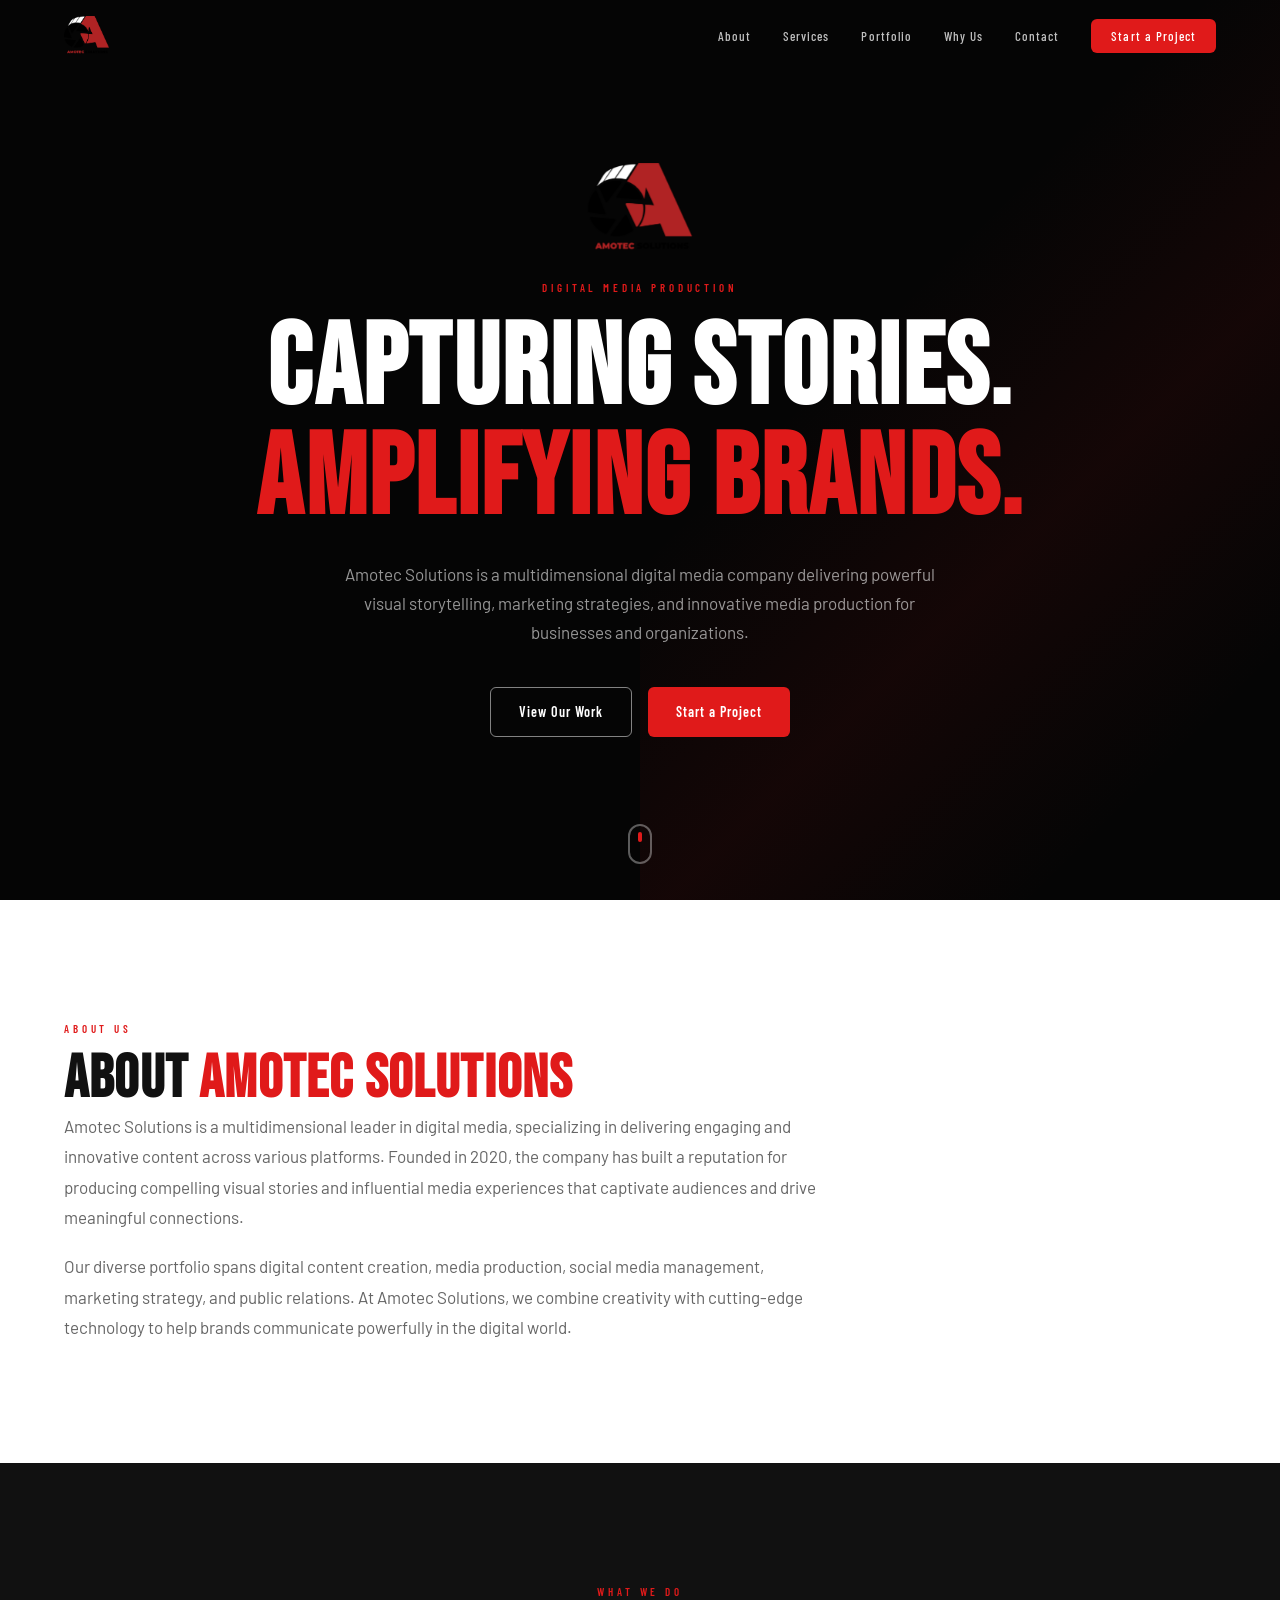
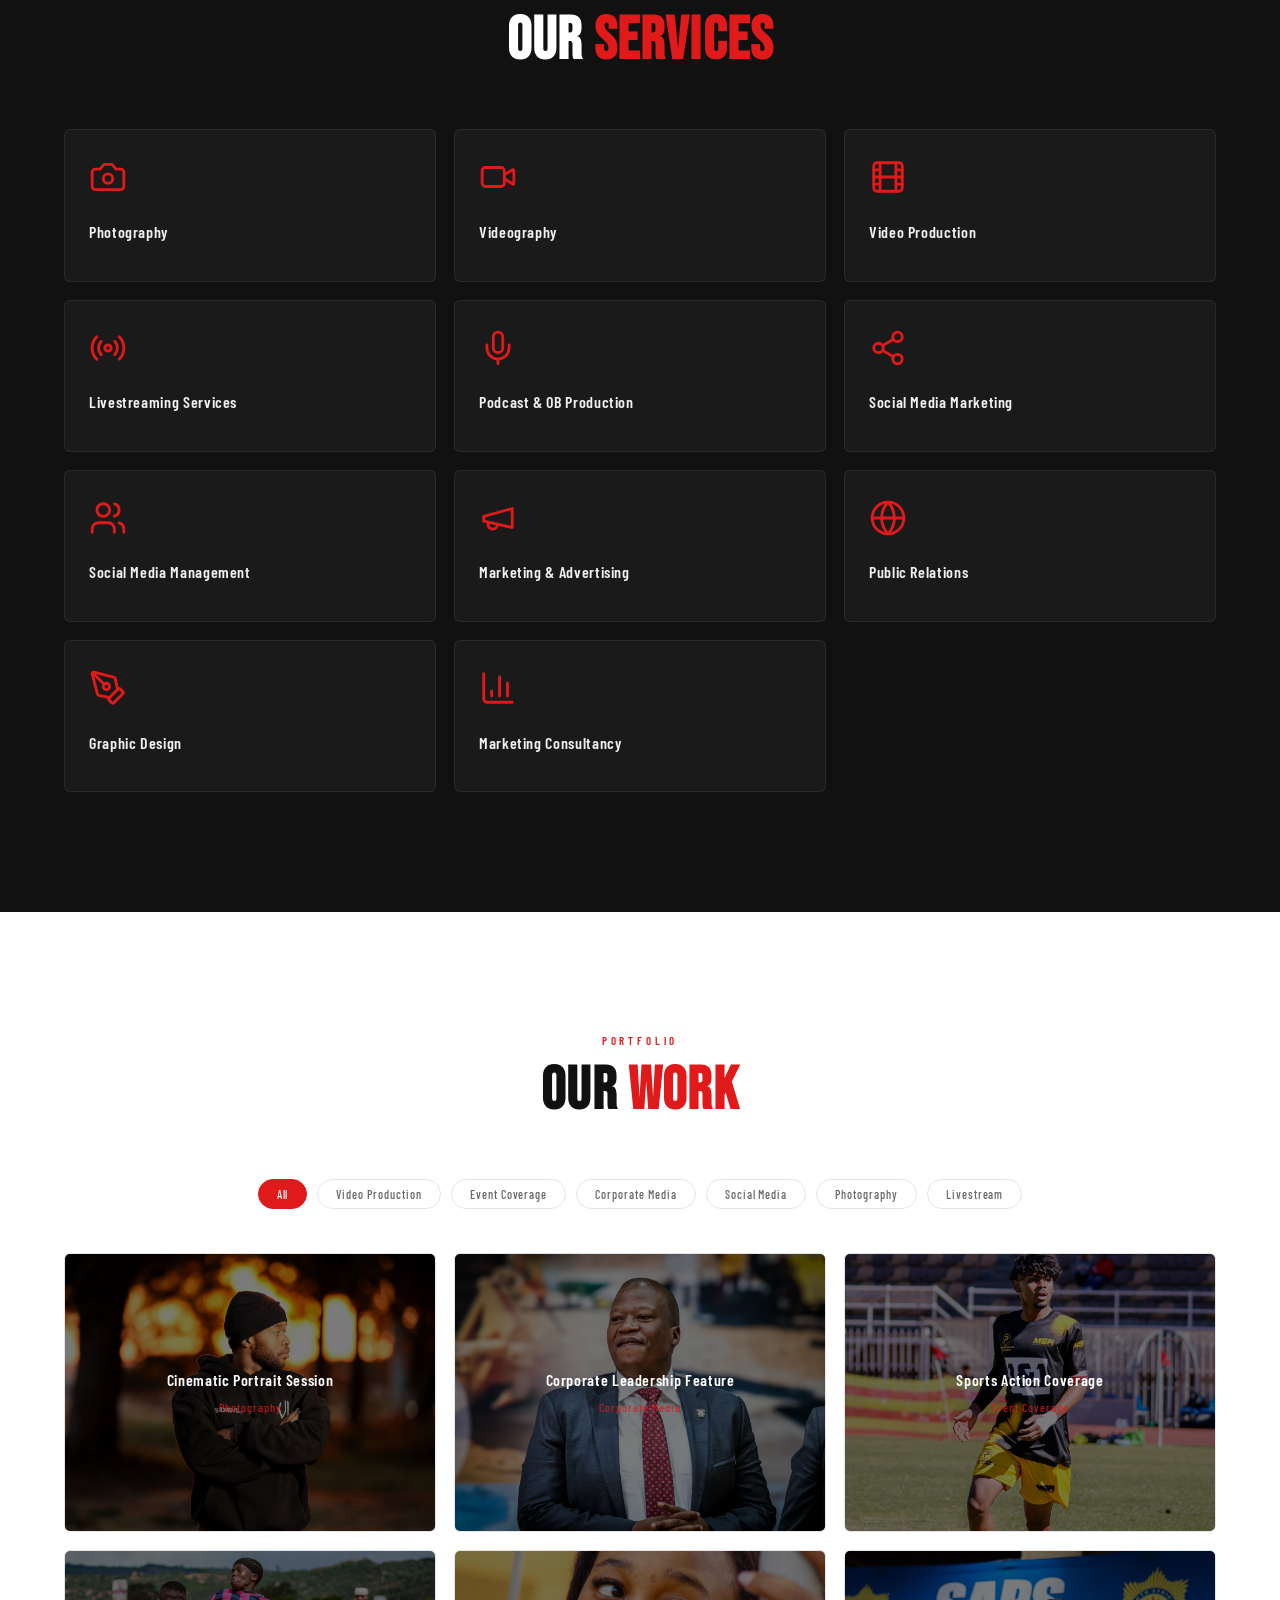
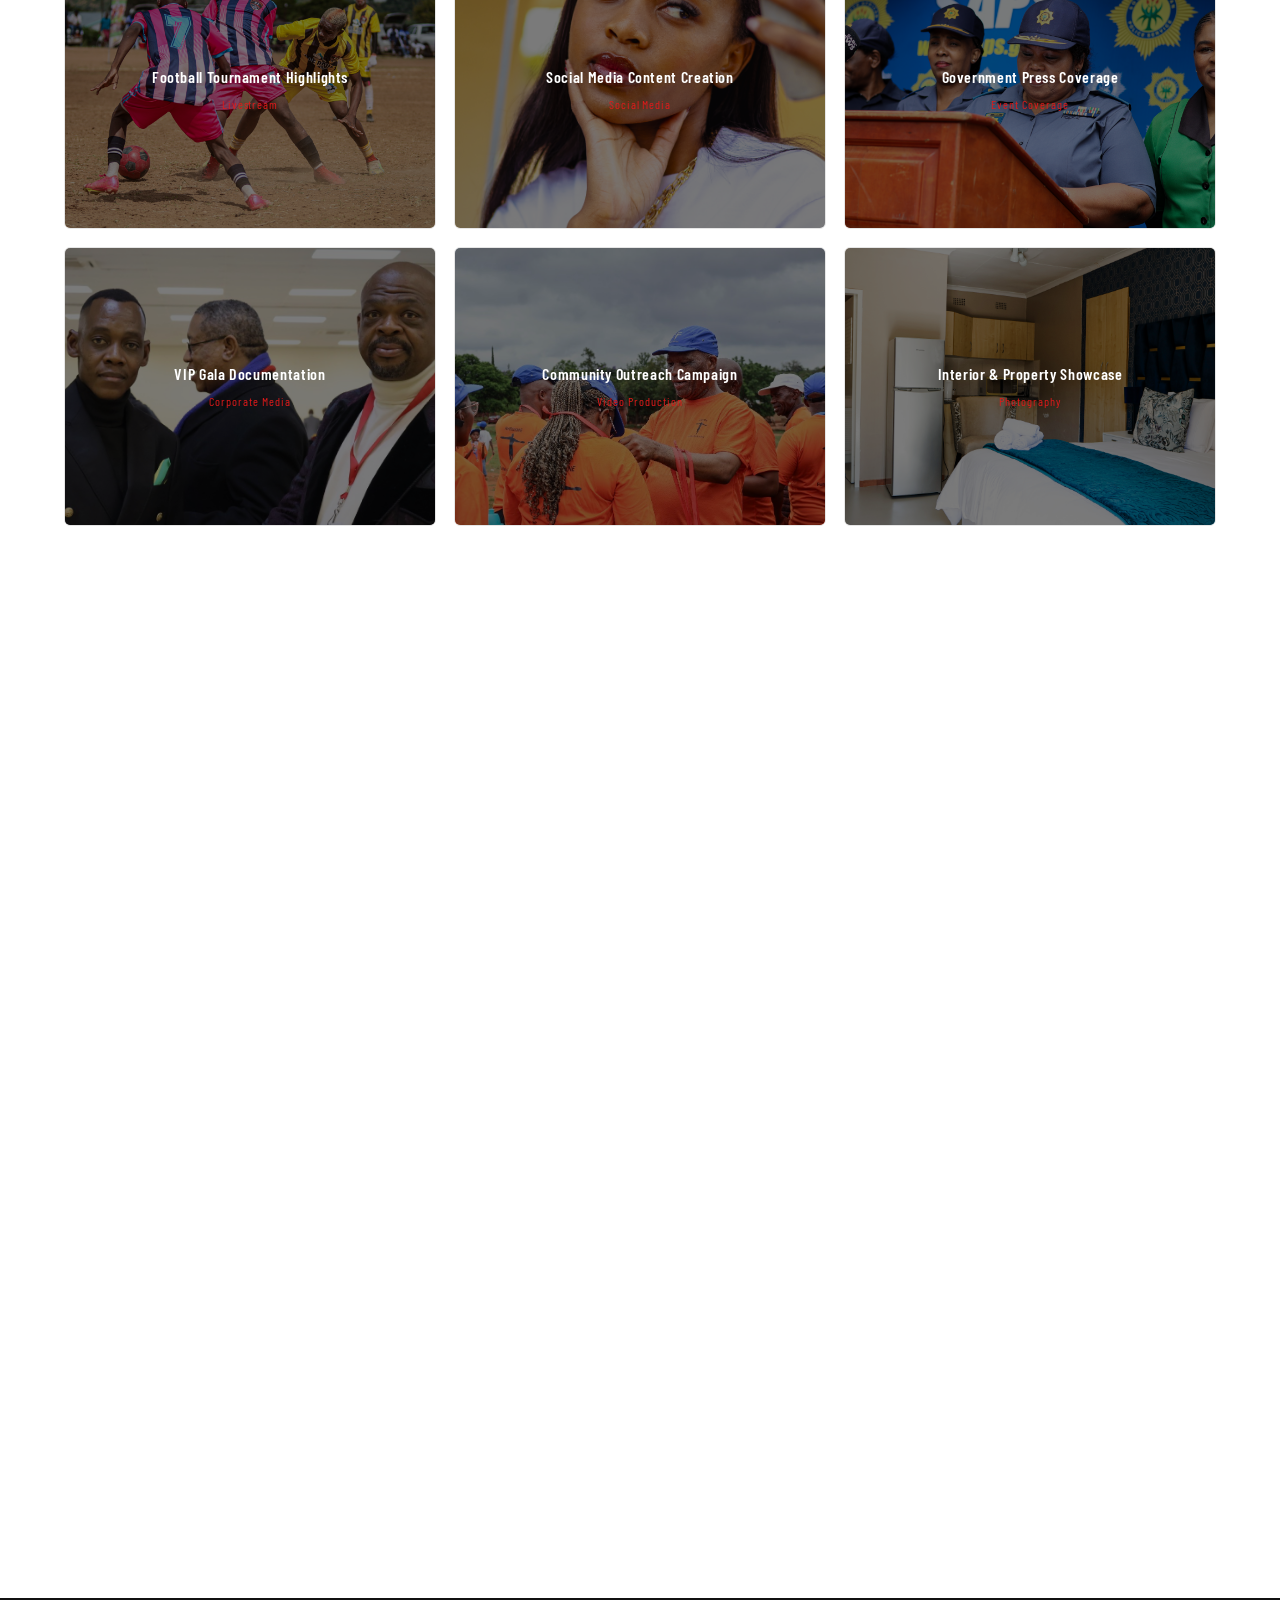
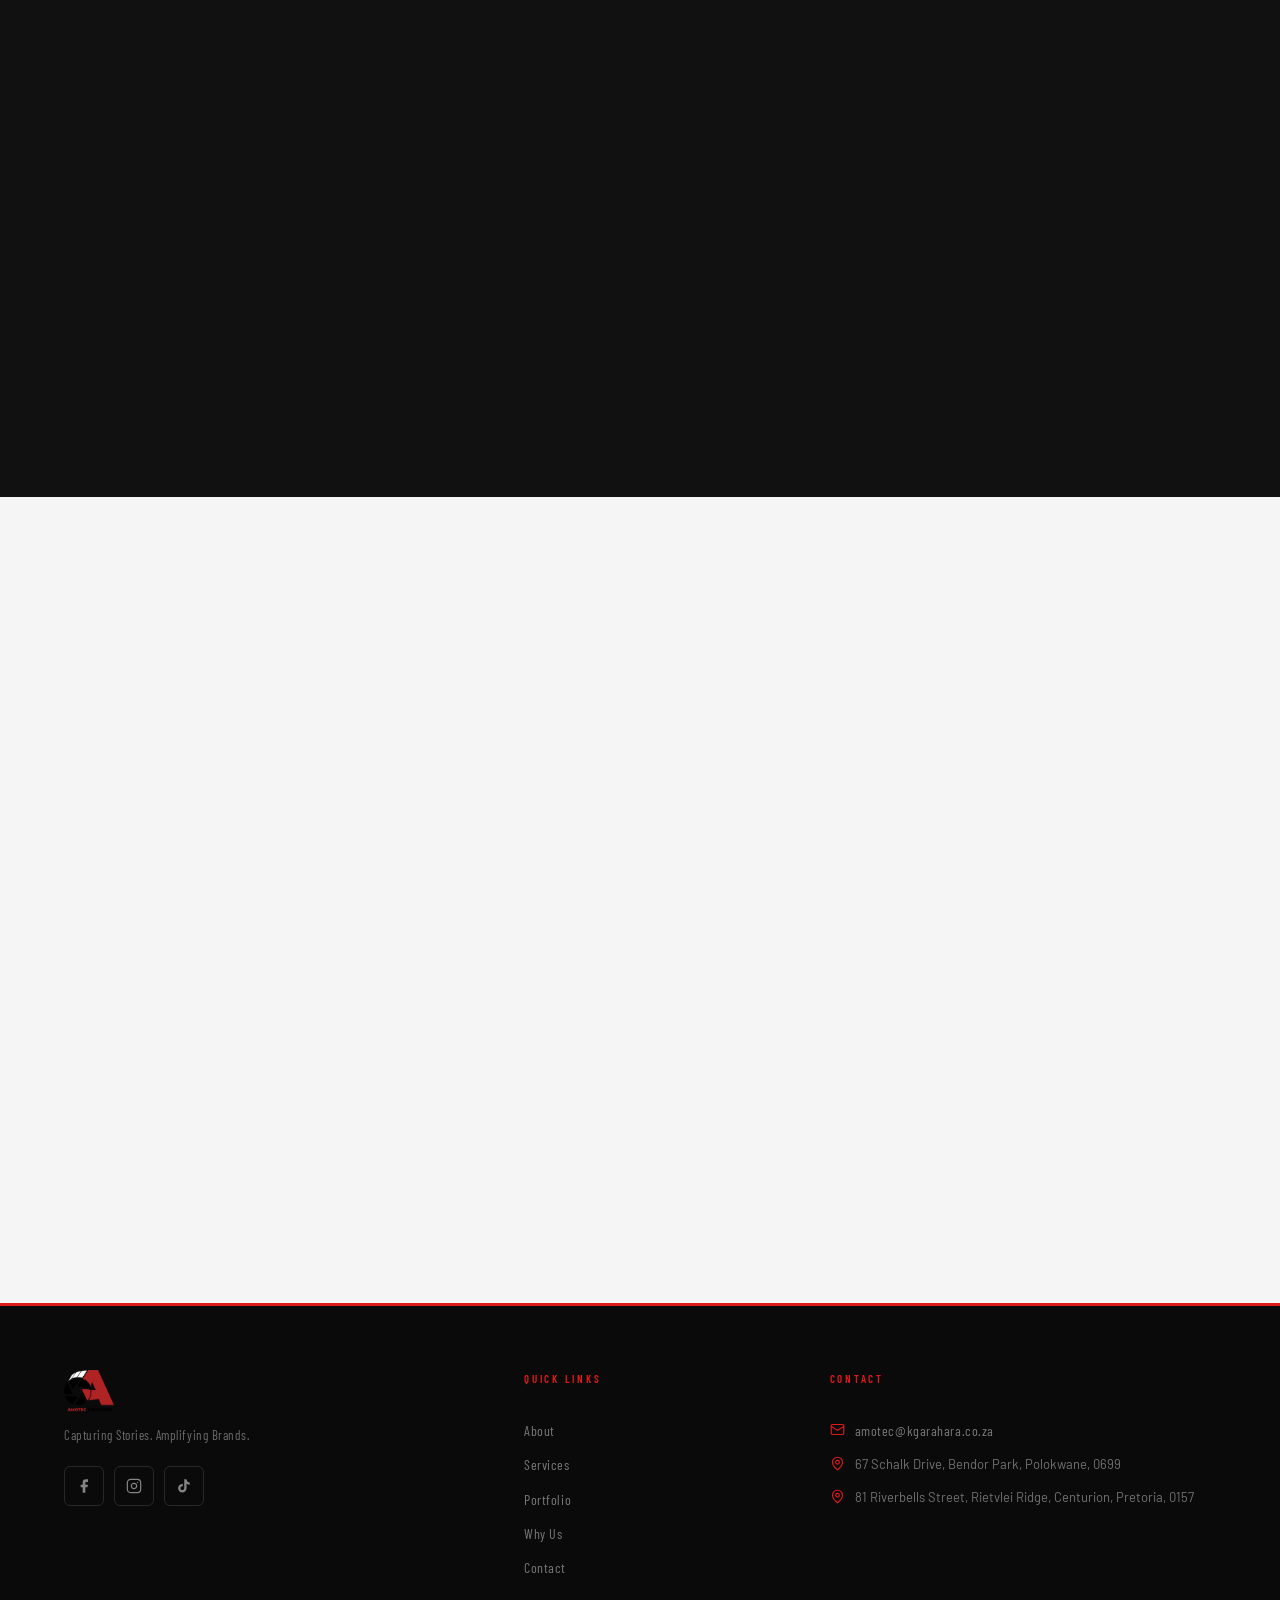
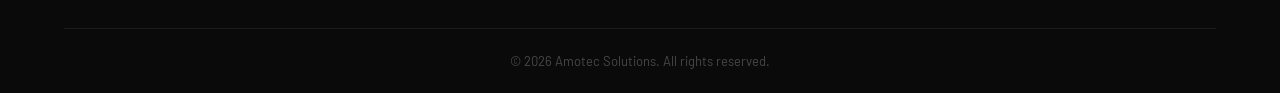
==== commit 1ca4fd9b: "favicon add, social media icons fix" ====
--- a/index.html
+++ b/index.html
@@ -1,223 +1,486 @@
-<!DOCTYPE html>
+<!doctype html>
 <html lang="en">
-<head>
-  <meta charset="UTF-8">
-  <meta name="viewport" content="width=device-width, initial-scale=1.0">
-  <title>Amotec Solutions | Digital Media Production Agency</title>
-  <meta name="description" content="Amotec Solutions delivers powerful visual storytelling, marketing strategies, and innovative media production.">
-  <link rel="preconnect" href="https://fonts.googleapis.com">
-  <link rel="preconnect" href="https://fonts.gstatic.com" crossorigin>
-  <link href="https://fonts.googleapis.com/css2?family=Bebas+Neue&family=Barlow:wght@400;500;600&family=Barlow+Condensed:wght@400;500;600;700&display=swap" rel="stylesheet">
-  <link rel="stylesheet" href="style.css">
-</head>
-<body>
-
-  <!-- NAV -->
-  <nav id="navbar">
-    <div class="nav-inner">
-      <a href="#" class="nav-logo">
-        <img src="assets/Amotec Logo LTS.png" alt="Amotec Solutions">
-      </a>
-      <ul class="nav-links">
-        <li><a href="#about">About</a></li>
-        <li><a href="#services">Services</a></li>
-        <li><a href="#portfolio">Portfolio</a></li>
-        <li><a href="#why-us">Why Us</a></li>
-        <li><a href="#contact">Contact</a></li>
-        <li><a href="#contact" class="btn-nav">Start a Project</a></li>
-      </ul>
-      <button class="hamburger" id="hamburger" aria-label="Toggle menu">
-        <span></span><span></span><span></span>
-      </button>
-    </div>
-    <div class="mobile-menu" id="mobile-menu">
-      <a href="#about">About</a>
-      <a href="#services">Services</a>
-      <a href="#portfolio">Portfolio</a>
-      <a href="#why-us">Why Us</a>
-      <a href="#contact">Contact</a>
-      <a href="#contact" class="btn-nav-mobile">Start a Project</a>
-    </div>
-  </nav>
-
-  <!-- HERO -->
-  <section id="hero">
-    <div class="hero-bg"></div>
-    <div class="hero-content">
-      <img src="assets/Amotec Logo LTS.png" alt="Amotec Solutions" class="hero-logo">
-      <p class="hero-label">Digital Media Production</p>
-      <h1 class="hero-title">Capturing Stories.<br><span class="red-text">Amplifying Brands.</span></h1>
-      <p class="hero-sub">Amotec Solutions is a multidimensional digital media company delivering powerful visual storytelling, marketing strategies, and innovative media production for businesses and organizations.</p>
-      <div class="hero-btns">
-        <a href="#portfolio" class="btn-outline">View Our Work</a>
-        <a href="#contact" class="btn-red">Start a Project</a>
-      </div>
-    </div>
-    <div class="scroll-mouse">
-      <div class="mouse-body"><div class="mouse-dot"></div></div>
-    </div>
-  </section>
-
-  <!-- ABOUT -->
-  <section id="about">
-    <div class="container">
-      <div class="reveal">
-        <p class="section-label">About Us</p>
-        <h2 class="section-title">About <span class="red-text">Amotec Solutions</span></h2>
-        <p class="about-p">Amotec Solutions is a multidimensional leader in digital media, specializing in delivering engaging and innovative content across various platforms. Founded in 2020, the company has built a reputation for producing compelling visual stories and influential media experiences that captivate audiences and drive meaningful connections.</p>
-        <p class="about-p">Our diverse portfolio spans digital content creation, media production, social media management, marketing strategy, and public relations. At Amotec Solutions, we combine creativity with cutting-edge technology to help brands communicate powerfully in the digital world.</p>
-      </div>
-      <!-- <div class="stats reveal">
+  <head>
+    <meta charset="UTF-8" />
+    <meta name="viewport" content="width=device-width, initial-scale=1.0" />
+    <title>Amotec Solutions | Digital Media Production Agency</title>
+    <meta
+      name="description"
+      content="Amotec Solutions delivers powerful visual storytelling, marketing strategies, and innovative media production."
+    />
+    <link rel="preconnect" href="https://fonts.googleapis.com" />
+    <link rel="preconnect" href="https://fonts.gstatic.com" crossorigin />
+    <link rel="shortcut icon" href="assets/Amotec Logo LTS.png" type="image/x-icon">
+    <link
+      href="https://fonts.googleapis.com/css2?family=Bebas+Neue&family=Barlow:wght@400;500;600&family=Barlow+Condensed:wght@400;500;600;700&display=swap"
+      rel="stylesheet"
+    />
+    <link rel="stylesheet" href="style.css" />
+  </head>
+  <body>
+    <!-- NAV -->
+    <nav id="navbar">
+      <div class="nav-inner">
+        <a href="#" class="nav-logo">
+          <img src="assets/Amotec Logo LTS.png" alt="Amotec Solutions" />
+        </a>
+        <ul class="nav-links">
+          <li><a href="#about">About</a></li>
+          <li><a href="#services">Services</a></li>
+          <li><a href="#portfolio">Portfolio</a></li>
+          <li><a href="#why-us">Why Us</a></li>
+          <li><a href="#contact">Contact</a></li>
+          <li><a href="#contact" class="btn-nav">Start a Project</a></li>
+        </ul>
+        <button class="hamburger" id="hamburger" aria-label="Toggle menu">
+          <span></span><span></span><span></span>
+        </button>
+      </div>
+      <div class="mobile-menu" id="mobile-menu">
+        <a href="#about">About</a>
+        <a href="#services">Services</a>
+        <a href="#portfolio">Portfolio</a>
+        <a href="#why-us">Why Us</a>
+        <a href="#contact">Contact</a>
+        <a href="#contact" class="btn-nav-mobile">Start a Project</a>
+      </div>
+    </nav>
+
+    <!-- HERO -->
+    <section id="hero">
+      <div class="hero-bg"></div>
+      <div class="hero-content">
+        <img
+          src="assets/Amotec Logo LTS.png"
+          alt="Amotec Solutions"
+          class="hero-logo"
+        />
+        <p class="hero-label">Digital Media Production</p>
+        <h1 class="hero-title">
+          Capturing Stories.<br /><span class="red-text"
+            >Amplifying Brands.</span
+          >
+        </h1>
+        <p class="hero-sub">
+          Amotec Solutions is a multidimensional digital media company
+          delivering powerful visual storytelling, marketing strategies, and
+          innovative media production for businesses and organizations.
+        </p>
+        <div class="hero-btns">
+          <a href="#portfolio" class="btn-outline">View Our Work</a>
+          <a href="#contact" class="btn-red">Start a Project</a>
+        </div>
+      </div>
+      <div class="scroll-mouse">
+        <div class="mouse-body"><div class="mouse-dot"></div></div>
+      </div>
+    </section>
+
+    <!-- ABOUT -->
+    <section id="about">
+      <div class="container">
+        <div class="reveal">
+          <p class="section-label">About Us</p>
+          <h2 class="section-title">
+            About <span class="red-text">Amotec Solutions</span>
+          </h2>
+          <p class="about-p">
+            Amotec Solutions is a multidimensional leader in digital media,
+            specializing in delivering engaging and innovative content across
+            various platforms. Founded in 2020, the company has built a
+            reputation for producing compelling visual stories and influential
+            media experiences that captivate audiences and drive meaningful
+            connections.
+          </p>
+          <p class="about-p">
+            Our diverse portfolio spans digital content creation, media
+            production, social media management, marketing strategy, and public
+            relations. At Amotec Solutions, we combine creativity with
+            cutting-edge technology to help brands communicate powerfully in the
+            digital world.
+          </p>
+        </div>
+        <!-- <div class="stats reveal">
         <div class="stat"><div class="stat-num">200+</div><div class="stat-desc">Projects Delivered</div></div>
         <div class="stat"><div class="stat-num">50+</div><div class="stat-desc">Clients Served</div></div>
         <div class="stat"><div class="stat-num">5+</div><div class="stat-desc">Years Experience</div></div>
         <div class="stat"><div class="stat-num">15+</div><div class="stat-desc">Team Members</div></div>
       </div> -->
-    </div>
-  </section>
-
-  <!-- SERVICES -->
-  <section id="services">
-    <div class="container">
-      <div class="section-header reveal">
-        <p class="section-label">What We Do</p>
-        <h2 class="section-title white">Our <span class="red-text">Services</span></h2>
-      </div>
-      <div class="services-grid">
-
-        <div class="service-card reveal">
-          <svg class="svc-icon" viewBox="0 0 24 24" fill="none" stroke="currentColor" stroke-width="1.8" stroke-linecap="round" stroke-linejoin="round"><path d="M14.5 4h-5L7 7H4a2 2 0 0 0-2 2v9a2 2 0 0 0 2 2h16a2 2 0 0 0 2-2V9a2 2 0 0 0-2-2h-3l-2.5-3z"/><circle cx="12" cy="13" r="3"/></svg>
-          <h3>Photography</h3>
-          <p>Professional photography for brands, events, and campaigns.</p>
-        </div>
-
-        <div class="service-card reveal">
-          <svg class="svc-icon" viewBox="0 0 24 24" fill="none" stroke="currentColor" stroke-width="1.8" stroke-linecap="round" stroke-linejoin="round"><path d="m16 13 5.223 3.482a.5.5 0 0 0 .777-.416V7.87a.5.5 0 0 0-.752-.432L16 10.5"/><rect x="2" y="6" width="14" height="12" rx="2"/></svg>
-          <h3>Videography</h3>
-          <p>Cinematic videography that tells compelling visual stories.</p>
-        </div>
-
-        <div class="service-card reveal">
-          <svg class="svc-icon" viewBox="0 0 24 24" fill="none" stroke="currentColor" stroke-width="1.8" stroke-linecap="round" stroke-linejoin="round"><rect width="18" height="18" x="3" y="3" rx="2"/><path d="M7 3v18M3 7.5h4M3 12h18M3 16.5h4M17 3v18M17 7.5h4M17 16.5h4"/></svg>
-          <h3>Video Production</h3>
-          <p>End-to-end video production from concept to final cut.</p>
-        </div>
-
-        <div class="service-card reveal">
-          <svg class="svc-icon" viewBox="0 0 24 24" fill="none" stroke="currentColor" stroke-width="1.8" stroke-linecap="round" stroke-linejoin="round"><path d="M4.9 19.1C1 15.2 1 8.8 4.9 4.9M7.8 16.2c-2.3-2.3-2.3-6.1 0-8.5"/><circle cx="12" cy="12" r="2"/><path d="M16.2 7.8c2.3 2.3 2.3 6.1 0 8.5M19.1 4.9C23 8.8 23 15.1 19.1 19"/></svg>
-          <h3>Livestreaming Services</h3>
-          <p>Real-time broadcasting for events and digital experiences.</p>
-        </div>
-
-        <div class="service-card reveal">
-          <svg class="svc-icon" viewBox="0 0 24 24" fill="none" stroke="currentColor" stroke-width="1.8" stroke-linecap="round" stroke-linejoin="round"><path d="M12 2a3 3 0 0 0-3 3v7a3 3 0 0 0 6 0V5a3 3 0 0 0-3-3ZM19 10v2a7 7 0 0 1-14 0v-2"/><line x1="12" x2="12" y1="19" y2="22"/></svg>
-          <h3>Podcast &amp; OB Production</h3>
-          <p>Studio and on-location production for podcasts and broadcasts.</p>
-        </div>
-
-        <div class="service-card reveal">
-          <svg class="svc-icon" viewBox="0 0 24 24" fill="none" stroke="currentColor" stroke-width="1.8" stroke-linecap="round" stroke-linejoin="round"><circle cx="18" cy="5" r="3"/><circle cx="6" cy="12" r="3"/><circle cx="18" cy="19" r="3"/><line x1="8.59" x2="15.42" y1="13.51" y2="17.49"/><line x1="15.41" x2="8.59" y1="6.51" y2="10.49"/></svg>
-          <h3>Social Media Marketing</h3>
-          <p>Strategic campaigns that grow audiences and drive engagement.</p>
-        </div>
-
-        <div class="service-card reveal">
-          <svg class="svc-icon" viewBox="0 0 24 24" fill="none" stroke="currentColor" stroke-width="1.8" stroke-linecap="round" stroke-linejoin="round"><path d="M16 21v-2a4 4 0 0 0-4-4H6a4 4 0 0 0-4 4v2"/><circle cx="9" cy="7" r="4"/><path d="M22 21v-2a4 4 0 0 0-3-3.87M16 3.13a4 4 0 0 1 0 7.75"/></svg>
-          <h3>Social Media Management</h3>
-          <p>Full-service management of your social media presence.</p>
-        </div>
-
-        <div class="service-card reveal">
-          <svg class="svc-icon" viewBox="0 0 24 24" fill="none" stroke="currentColor" stroke-width="1.8" stroke-linecap="round" stroke-linejoin="round"><path d="m3 11 18-5v12L3 14v-3z"/><path d="M11.6 16.8a3 3 0 1 1-5.8-1.6"/></svg>
-          <h3>Marketing &amp; Advertising</h3>
-          <p>Integrated marketing strategies that amplify your brand.</p>
-        </div>
-
-        <div class="service-card reveal">
-          <svg class="svc-icon" viewBox="0 0 24 24" fill="none" stroke="currentColor" stroke-width="1.8" stroke-linecap="round" stroke-linejoin="round"><circle cx="12" cy="12" r="10"/><path d="M12 2a14.5 14.5 0 0 0 0 20 14.5 14.5 0 0 0 0-20M2 12h20"/></svg>
-          <h3>Public Relations</h3>
-          <p>PR strategies that build reputation and media coverage.</p>
-        </div>
-
-        <div class="service-card reveal">
-          <svg class="svc-icon" viewBox="0 0 24 24" fill="none" stroke="currentColor" stroke-width="1.8" stroke-linecap="round" stroke-linejoin="round"><path d="M15.707 21.293a1 1 0 0 1-1.414 0l-1.586-1.586a1 1 0 0 1 0-1.414l5.586-5.586a1 1 0 0 1 1.414 0l1.586 1.586a1 1 0 0 1 0 1.414z"/><path d="m18 13-1.375-6.874a1 1 0 0 0-.746-.776L3.235 2.028a1 1 0 0 0-1.207 1.207L5.35 15.879a1 1 0 0 0 .776.746L13 18"/><path d="m2.3 2.3 7.286 7.286"/><circle cx="11" cy="11" r="2"/></svg>
-          <h3>Graphic Design</h3>
-          <p>Stunning visual design for digital and print media.</p>
-        </div>
-
-        <div class="service-card reveal">
-          <svg class="svc-icon" viewBox="0 0 24 24" fill="none" stroke="currentColor" stroke-width="1.8" stroke-linecap="round" stroke-linejoin="round"><path d="M3 3v16a2 2 0 0 0 2 2h16"/><path d="M18 17V9M13 17V5M8 17v-3"/></svg>
-          <h3>Marketing Consultancy</h3>
-          <p>Expert guidance to refine your marketing approach.</p>
-        </div>
-
-      </div>
-    </div>
-  </section>
-
-  <!-- PORTFOLIO -->
-  <section id="portfolio">
-    <div class="container">
-      <div class="section-header reveal">
-        <p class="section-label">Portfolio</p>
-        <h2 class="section-title">Our <span class="red-text">Work</span></h2>
-      </div>
-      <div class="filter-bar reveal">
-        <button class="filter-btn active" data-filter="all">All</button>
-        <button class="filter-btn" data-filter="Video Production">Video Production</button>
-        <button class="filter-btn" data-filter="Event Coverage">Event Coverage</button>
-        <button class="filter-btn" data-filter="Corporate Media">Corporate Media</button>
-        <button class="filter-btn" data-filter="Social Media">Social Media</button>
-        <button class="filter-btn" data-filter="Photography">Photography</button>
-        <button class="filter-btn" data-filter="Livestream">Livestream</button>
-      </div>
-      <div class="portfolio-grid">
-        <div class="port-item reveal" data-category="Photography">
-          <img src="assets/9V7A7467.jpg" alt="Cinematic Portrait Session" loading="lazy">
-          <div class="port-overlay"><h3>Cinematic Portrait Session</h3><span>Photography</span></div>
-        </div>
-        <div class="port-item reveal" data-category="Corporate Media">
-          <img src="assets/IMG_2215.jpg" alt="Corporate Leadership Feature" loading="lazy">
-          <div class="port-overlay"><h3>Corporate Leadership Feature</h3><span>Corporate Media</span></div>
-        </div>
-        <div class="port-item reveal" data-category="Event Coverage">
-          <img src="assets/_MG_8628.jpg" alt="Sports Action Coverage" loading="lazy">
-          <div class="port-overlay"><h3>Sports Action Coverage</h3><span>Event Coverage</span></div>
-        </div>
-        <div class="port-item reveal" data-category="Livestream">
-          <img src="assets/IMG_7061.jpg" alt="Football Tournament Highlights" loading="lazy">
-          <div class="port-overlay"><h3>Football Tournament Highlights</h3><span>Livestream</span></div>
-        </div>
-        <div class="port-item reveal" data-category="Social Media">
-          <img src="assets/IMG_2570.jpg" alt="Social Media Content Creation" loading="lazy">
-          <div class="port-overlay"><h3>Social Media Content Creation</h3><span>Social Media</span></div>
-        </div>
-        <div class="port-item reveal" data-category="Event Coverage">
-          <img src="assets/IMG_2581.jpg" alt="Government Press Coverage" loading="lazy">
-          <div class="port-overlay"><h3>Government Press Coverage</h3><span>Event Coverage</span></div>
-        </div>
-        <div class="port-item reveal" data-category="Corporate Media">
-          <img src="assets/IMG_5248.jpg" alt="VIP Gala Documentation" loading="lazy">
-          <div class="port-overlay"><h3>VIP Gala Documentation</h3><span>Corporate Media</span></div>
-        </div>
-        <div class="port-item reveal" data-category="Video Production">
-          <img src="assets/IMG_5228.jpeg" alt="Community Outreach Campaign" loading="lazy">
-          <div class="port-overlay"><h3>Community Outreach Campaign</h3><span>Video Production</span></div>
-        </div>
-        <div class="port-item reveal" data-category="Photography">
-          <img src="assets/IMG_0766.jpg" alt="Interior &amp; Property Showcase" loading="lazy">
-          <div class="port-overlay"><h3>Interior &amp; Property Showcase</h3><span>Photography</span></div>
-        </div>
-        <div class="port-item reveal" data-category="Video Production">
-          <img src="assets/20240114_141807.jpg" alt="Cultural Documentary Series" loading="lazy">
-          <div class="port-overlay"><h3>Cultural Documentary Series</h3><span>Video Production</span></div>
-        </div>
-      </div>
-    </div>
-  </section>
-
-  <!-- CLIENTS -->
-  <!-- <section id="clients">
+      </div>
+    </section>
+
+    <!-- SERVICES -->
+    <section id="services">
+      <div class="container">
+        <div class="section-header reveal">
+          <p class="section-label">What We Do</p>
+          <h2 class="section-title white">
+            Our <span class="red-text">Services</span>
+          </h2>
+        </div>
+        <div class="services-grid">
+          <div class="service-card reveal">
+            <svg
+              class="svc-icon"
+              viewBox="0 0 24 24"
+              fill="none"
+              stroke="currentColor"
+              stroke-width="1.8"
+              stroke-linecap="round"
+              stroke-linejoin="round"
+            >
+              <path
+                d="M14.5 4h-5L7 7H4a2 2 0 0 0-2 2v9a2 2 0 0 0 2 2h16a2 2 0 0 0 2-2V9a2 2 0 0 0-2-2h-3l-2.5-3z"
+              />
+              <circle cx="12" cy="13" r="3" />
+            </svg>
+            <h3>Photography</h3>
+            <p>Professional photography for brands, events, and campaigns.</p>
+          </div>
+
+          <div class="service-card reveal">
+            <svg
+              class="svc-icon"
+              viewBox="0 0 24 24"
+              fill="none"
+              stroke="currentColor"
+              stroke-width="1.8"
+              stroke-linecap="round"
+              stroke-linejoin="round"
+            >
+              <path
+                d="m16 13 5.223 3.482a.5.5 0 0 0 .777-.416V7.87a.5.5 0 0 0-.752-.432L16 10.5"
+              />
+              <rect x="2" y="6" width="14" height="12" rx="2" />
+            </svg>
+            <h3>Videography</h3>
+            <p>Cinematic videography that tells compelling visual stories.</p>
+          </div>
+
+          <div class="service-card reveal">
+            <svg
+              class="svc-icon"
+              viewBox="0 0 24 24"
+              fill="none"
+              stroke="currentColor"
+              stroke-width="1.8"
+              stroke-linecap="round"
+              stroke-linejoin="round"
+            >
+              <rect width="18" height="18" x="3" y="3" rx="2" />
+              <path
+                d="M7 3v18M3 7.5h4M3 12h18M3 16.5h4M17 3v18M17 7.5h4M17 16.5h4"
+              />
+            </svg>
+            <h3>Video Production</h3>
+            <p>End-to-end video production from concept to final cut.</p>
+          </div>
+
+          <div class="service-card reveal">
+            <svg
+              class="svc-icon"
+              viewBox="0 0 24 24"
+              fill="none"
+              stroke="currentColor"
+              stroke-width="1.8"
+              stroke-linecap="round"
+              stroke-linejoin="round"
+            >
+              <path
+                d="M4.9 19.1C1 15.2 1 8.8 4.9 4.9M7.8 16.2c-2.3-2.3-2.3-6.1 0-8.5"
+              />
+              <circle cx="12" cy="12" r="2" />
+              <path
+                d="M16.2 7.8c2.3 2.3 2.3 6.1 0 8.5M19.1 4.9C23 8.8 23 15.1 19.1 19"
+              />
+            </svg>
+            <h3>Livestreaming Services</h3>
+            <p>Real-time broadcasting for events and digital experiences.</p>
+          </div>
+
+          <div class="service-card reveal">
+            <svg
+              class="svc-icon"
+              viewBox="0 0 24 24"
+              fill="none"
+              stroke="currentColor"
+              stroke-width="1.8"
+              stroke-linecap="round"
+              stroke-linejoin="round"
+            >
+              <path
+                d="M12 2a3 3 0 0 0-3 3v7a3 3 0 0 0 6 0V5a3 3 0 0 0-3-3ZM19 10v2a7 7 0 0 1-14 0v-2"
+              />
+              <line x1="12" x2="12" y1="19" y2="22" />
+            </svg>
+            <h3>Podcast &amp; OB Production</h3>
+            <p>
+              Studio and on-location production for podcasts and broadcasts.
+            </p>
+          </div>
+
+          <div class="service-card reveal">
+            <svg
+              class="svc-icon"
+              viewBox="0 0 24 24"
+              fill="none"
+              stroke="currentColor"
+              stroke-width="1.8"
+              stroke-linecap="round"
+              stroke-linejoin="round"
+            >
+              <circle cx="18" cy="5" r="3" />
+              <circle cx="6" cy="12" r="3" />
+              <circle cx="18" cy="19" r="3" />
+              <line x1="8.59" x2="15.42" y1="13.51" y2="17.49" />
+              <line x1="15.41" x2="8.59" y1="6.51" y2="10.49" />
+            </svg>
+            <h3>Social Media Marketing</h3>
+            <p>Strategic campaigns that grow audiences and drive engagement.</p>
+          </div>
+
+          <div class="service-card reveal">
+            <svg
+              class="svc-icon"
+              viewBox="0 0 24 24"
+              fill="none"
+              stroke="currentColor"
+              stroke-width="1.8"
+              stroke-linecap="round"
+              stroke-linejoin="round"
+            >
+              <path d="M16 21v-2a4 4 0 0 0-4-4H6a4 4 0 0 0-4 4v2" />
+              <circle cx="9" cy="7" r="4" />
+              <path d="M22 21v-2a4 4 0 0 0-3-3.87M16 3.13a4 4 0 0 1 0 7.75" />
+            </svg>
+            <h3>Social Media Management</h3>
+            <p>Full-service management of your social media presence.</p>
+          </div>
+
+          <div class="service-card reveal">
+            <svg
+              class="svc-icon"
+              viewBox="0 0 24 24"
+              fill="none"
+              stroke="currentColor"
+              stroke-width="1.8"
+              stroke-linecap="round"
+              stroke-linejoin="round"
+            >
+              <path d="m3 11 18-5v12L3 14v-3z" />
+              <path d="M11.6 16.8a3 3 0 1 1-5.8-1.6" />
+            </svg>
+            <h3>Marketing &amp; Advertising</h3>
+            <p>Integrated marketing strategies that amplify your brand.</p>
+          </div>
+
+          <div class="service-card reveal">
+            <svg
+              class="svc-icon"
+              viewBox="0 0 24 24"
+              fill="none"
+              stroke="currentColor"
+              stroke-width="1.8"
+              stroke-linecap="round"
+              stroke-linejoin="round"
+            >
+              <circle cx="12" cy="12" r="10" />
+              <path
+                d="M12 2a14.5 14.5 0 0 0 0 20 14.5 14.5 0 0 0 0-20M2 12h20"
+              />
+            </svg>
+            <h3>Public Relations</h3>
+            <p>PR strategies that build reputation and media coverage.</p>
+          </div>
+
+          <div class="service-card reveal">
+            <svg
+              class="svc-icon"
+              viewBox="0 0 24 24"
+              fill="none"
+              stroke="currentColor"
+              stroke-width="1.8"
+              stroke-linecap="round"
+              stroke-linejoin="round"
+            >
+              <path
+                d="M15.707 21.293a1 1 0 0 1-1.414 0l-1.586-1.586a1 1 0 0 1 0-1.414l5.586-5.586a1 1 0 0 1 1.414 0l1.586 1.586a1 1 0 0 1 0 1.414z"
+              />
+              <path
+                d="m18 13-1.375-6.874a1 1 0 0 0-.746-.776L3.235 2.028a1 1 0 0 0-1.207 1.207L5.35 15.879a1 1 0 0 0 .776.746L13 18"
+              />
+              <path d="m2.3 2.3 7.286 7.286" />
+              <circle cx="11" cy="11" r="2" />
+            </svg>
+            <h3>Graphic Design</h3>
+            <p>Stunning visual design for digital and print media.</p>
+          </div>
+
+          <div class="service-card reveal">
+            <svg
+              class="svc-icon"
+              viewBox="0 0 24 24"
+              fill="none"
+              stroke="currentColor"
+              stroke-width="1.8"
+              stroke-linecap="round"
+              stroke-linejoin="round"
+            >
+              <path d="M3 3v16a2 2 0 0 0 2 2h16" />
+              <path d="M18 17V9M13 17V5M8 17v-3" />
+            </svg>
+            <h3>Marketing Consultancy</h3>
+            <p>Expert guidance to refine your marketing approach.</p>
+          </div>
+        </div>
+      </div>
+    </section>
+
+    <!-- PORTFOLIO -->
+    <section id="portfolio">
+      <div class="container">
+        <div class="section-header reveal">
+          <p class="section-label">Portfolio</p>
+          <h2 class="section-title">Our <span class="red-text">Work</span></h2>
+        </div>
+        <div class="filter-bar reveal">
+          <button class="filter-btn active" data-filter="all">All</button>
+          <button class="filter-btn" data-filter="Video Production">
+            Video Production
+          </button>
+          <button class="filter-btn" data-filter="Event Coverage">
+            Event Coverage
+          </button>
+          <button class="filter-btn" data-filter="Corporate Media">
+            Corporate Media
+          </button>
+          <button class="filter-btn" data-filter="Social Media">
+            Social Media
+          </button>
+          <button class="filter-btn" data-filter="Photography">
+            Photography
+          </button>
+          <button class="filter-btn" data-filter="Livestream">
+            Livestream
+          </button>
+        </div>
+        <div class="portfolio-grid">
+          <div class="port-item reveal" data-category="Photography">
+            <img
+              src="assets/9V7A7467.jpg"
+              alt="Cinematic Portrait Session"
+              loading="lazy"
+            />
+            <div class="port-overlay">
+              <h3>Cinematic Portrait Session</h3>
+              <span>Photography</span>
+            </div>
+          </div>
+          <div class="port-item reveal" data-category="Corporate Media">
+            <img
+              src="assets/IMG_2215.jpg"
+              alt="Corporate Leadership Feature"
+              loading="lazy"
+            />
+            <div class="port-overlay">
+              <h3>Corporate Leadership Feature</h3>
+              <span>Corporate Media</span>
+            </div>
+          </div>
+          <div class="port-item reveal" data-category="Event Coverage">
+            <img
+              src="assets/_MG_8628.jpg"
+              alt="Sports Action Coverage"
+              loading="lazy"
+            />
+            <div class="port-overlay">
+              <h3>Sports Action Coverage</h3>
+              <span>Event Coverage</span>
+            </div>
+          </div>
+          <div class="port-item reveal" data-category="Livestream">
+            <img
+              src="assets/IMG_7061.jpg"
+              alt="Football Tournament Highlights"
+              loading="lazy"
+            />
+            <div class="port-overlay">
+              <h3>Football Tournament Highlights</h3>
+              <span>Livestream</span>
+            </div>
+          </div>
+          <div class="port-item reveal" data-category="Social Media">
+            <img
+              src="assets/IMG_2570.jpg"
+              alt="Social Media Content Creation"
+              loading="lazy"
+            />
+            <div class="port-overlay">
+              <h3>Social Media Content Creation</h3>
+              <span>Social Media</span>
+            </div>
+          </div>
+          <div class="port-item reveal" data-category="Event Coverage">
+            <img
+              src="assets/IMG_2581.jpg"
+              alt="Government Press Coverage"
+              loading="lazy"
+            />
+            <div class="port-overlay">
+              <h3>Government Press Coverage</h3>
+              <span>Event Coverage</span>
+            </div>
+          </div>
+          <div class="port-item reveal" data-category="Corporate Media">
+            <img
+              src="assets/IMG_5248.jpg"
+              alt="VIP Gala Documentation"
+              loading="lazy"
+            />
+            <div class="port-overlay">
+              <h3>VIP Gala Documentation</h3>
+              <span>Corporate Media</span>
+            </div>
+          </div>
+          <div class="port-item reveal" data-category="Video Production">
+            <img
+              src="assets/IMG_5228.jpeg"
+              alt="Community Outreach Campaign"
+              loading="lazy"
+            />
+            <div class="port-overlay">
+              <h3>Community Outreach Campaign</h3>
+              <span>Video Production</span>
+            </div>
+          </div>
+          <div class="port-item reveal" data-category="Photography">
+            <img
+              src="assets/IMG_0766.jpg"
+              alt="Interior &amp; Property Showcase"
+              loading="lazy"
+            />
+            <div class="port-overlay">
+              <h3>Interior &amp; Property Showcase</h3>
+              <span>Photography</span>
+            </div>
+          </div>
+          <div class="port-item reveal" data-category="Video Production">
+            <img
+              src="assets/20240114_141807.jpg"
+              alt="Cultural Documentary Series"
+              loading="lazy"
+            />
+            <div class="port-overlay">
+              <h3>Cultural Documentary Series</h3>
+              <span>Video Production</span>
+            </div>
+          </div>
+        </div>
+      </div>
+    </section>
+
+    <!-- CLIENTS -->
+    <!-- <section id="clients">
     <div class="container">
       <div class="section-header reveal">
         <p class="section-label">Our Clients</p>
@@ -239,238 +502,607 @@
     </div>
   </section> -->
 
-  <!-- WHY US -->
-  <section id="why-us">
-    <div class="container">
-      <div class="section-header reveal">
-        <p class="section-label">Why Choose Us</p>
-        <h2 class="section-title">Why <span class="red-text">Amotec</span></h2>
-      </div>
-      <div class="why-grid">
-        <div class="why-card reveal">
-          <svg viewBox="0 0 24 24" fill="none" stroke="currentColor" stroke-width="1.8" stroke-linecap="round" stroke-linejoin="round"><circle cx="12" cy="12" r="10"/><path d="m14.31 8 5.74 9.94M9.69 8h11.48M7.38 12l5.74-9.94M9.69 16 3.95 6.06M14.31 16H2.83M16.62 12l-5.74 9.94"/></svg>
-          <div><h3>Professional Production Equipment</h3><p>State-of-the-art cameras, lighting, and post-production tools.</p></div>
-        </div>
-        <div class="why-card reveal">
-          <svg viewBox="0 0 24 24" fill="none" stroke="currentColor" stroke-width="1.8" stroke-linecap="round" stroke-linejoin="round"><circle cx="12" cy="12" r="10"/><circle cx="12" cy="12" r="6"/><circle cx="12" cy="12" r="2"/></svg>
-          <div><h3>Strategic Marketing Expertise</h3><p>Data-driven strategies that deliver measurable results.</p></div>
-        </div>
-        <div class="why-card reveal">
-          <svg viewBox="0 0 24 24" fill="none" stroke="currentColor" stroke-width="1.8" stroke-linecap="round" stroke-linejoin="round"><path d="M12 7v14M3 18a1 1 0 0 1-1-1V4a1 1 0 0 1 1-1h5a4 4 0 0 1 4 4 4 4 0 0 1 4-4h5a1 1 0 0 1 1 1v13a1 1 0 0 1-1 1h-6a3 3 0 0 0-3 3 3 3 0 0 0-3-3z"/></svg>
-          <div><h3>Creative Storytelling</h3><p>Narratives that connect, inspire, and leave lasting impressions.</p></div>
-        </div>
-        <div class="why-card reveal">
-          <svg viewBox="0 0 24 24" fill="none" stroke="currentColor" stroke-width="1.8" stroke-linecap="round" stroke-linejoin="round"><path d="M12 20h.01M2 8.82a15 15 0 0 1 20 0M5 12.859a10 10 0 0 1 14 0M8.5 16.429a5 5 0 0 1 7 0"/></svg>
-          <div><h3>Real-Time Event Broadcasting</h3><p>Seamless livestream solutions for any scale.</p></div>
-        </div>
-        <div class="why-card reveal">
-          <svg viewBox="0 0 24 24" fill="none" stroke="currentColor" stroke-width="1.8" stroke-linecap="round" stroke-linejoin="round"><polyline points="22 7 13.5 15.5 8.5 10.5 2 17"/><polyline points="16 7 22 7 22 13"/></svg>
-          <div><h3>Social Media Growth Strategies</h3><p>Proven tactics that build communities and drive engagement.</p></div>
-        </div>
-        <div class="why-card reveal">
-          <svg viewBox="0 0 24 24" fill="none" stroke="currentColor" stroke-width="1.8" stroke-linecap="round" stroke-linejoin="round"><path d="M20 13c0 5-3.5 7.5-7.66 8.95a1 1 0 0 1-.67-.01C7.5 20.5 4 18 4 13V6a1 1 0 0 1 1-1c2 0 4.5-1.2 6.24-2.72a1.17 1.17 0 0 1 1.52 0C14.51 3.81 17 5 19 5a1 1 0 0 1 1 1z"/></svg>
-          <div><h3>Reliable Media Partners</h3><p>Trusted by businesses and government events alike.</p></div>
-        </div>
-      </div>
-    </div>
-  </section>
-
-  <!-- AI GENERATOR -->
-  <section id="generator">
-    <div class="container">
-      <div class="gen-inner reveal">
-        <div class="ai-badge">
-          <svg width="14" height="14" viewBox="0 0 24 24" fill="none" stroke="currentColor" stroke-width="2" stroke-linecap="round" stroke-linejoin="round"><path d="M9.937 15.5A2 2 0 0 0 8.5 14.063l-6.135-1.582a.5.5 0 0 1 0-.962L8.5 9.936A2 2 0 0 0 9.937 8.5l1.582-6.135a.5.5 0 0 1 .963 0L14.063 8.5A2 2 0 0 0 15.5 9.937l6.135 1.581a.5.5 0 0 1 0 .964L15.5 14.063a2 2 0 0 0-1.437 1.437l-1.582 6.135a.5.5 0 0 1-.963 0z"/></svg>
-          AI-Powered
-        </div>
-        <h2 class="section-title white">Project Idea <span class="red-text">Generator</span></h2>
-        <p class="gen-sub">Describe the media project you envision and our AI will generate a creative concept with recommended services.</p>
-        <div class="gen-row">
-          <input type="text" id="gen-input" class="gen-input" placeholder='e.g. "launch video for a clothing brand"' maxlength="200">
-          <button id="gen-btn" class="btn-red" disabled>
-            <svg width="15" height="15" viewBox="0 0 24 24" fill="none" stroke="currentColor" stroke-width="2" stroke-linecap="round" stroke-linejoin="round"><path d="M9.937 15.5A2 2 0 0 0 8.5 14.063l-6.135-1.582a.5.5 0 0 1 0-.962L8.5 9.936A2 2 0 0 0 9.937 8.5l1.582-6.135a.5.5 0 0 1 .963 0L14.063 8.5A2 2 0 0 0 15.5 9.937l6.135 1.581a.5.5 0 0 1 0 .964L15.5 14.063a2 2 0 0 0-1.437 1.437l-1.582 6.135a.5.5 0 0 1-.963 0z"/></svg>
-            Generate
-          </button>
-        </div>
-        <div id="gen-loading" class="gen-loading">
-          <div class="spinner"></div> Generating your concept…
-        </div>
-        <div id="gen-result" class="gen-result">
-          <p class="gen-result-label">Your Project Concept</p>
-          <p id="gen-result-text"></p>
-        </div>
-      </div>
-    </div>
-  </section>
-
-  <!-- CONTACT -->
-  <section id="contact">
-    <div class="container">
-      <div class="section-header reveal">
-        <p class="section-label">Get In Touch</p>
-        <h2 class="section-title">Start Your <span class="red-text">Project</span></h2>
-      </div>
-      <div class="contact-layout">
-
-        <!-- Left: contact details -->
-        <div class="contact-details reveal">
-          <p class="contact-intro">Ready to tell your story? Reach out and let's build something powerful together.</p>
-
-          <div class="contact-info-list">
-
-            <a href="mailto:amotec@kgarahara.co.za" class="ci-item ci-link">
-              <div class="ci-icon">
-                <svg viewBox="0 0 24 24" fill="none" stroke="currentColor" stroke-width="1.8" stroke-linecap="round" stroke-linejoin="round"><rect width="20" height="16" x="2" y="4" rx="2"/><path d="m22 7-8.97 5.7a1.94 1.94 0 0 1-2.06 0L2 7"/></svg>
+    <!-- WHY US -->
+    <section id="why-us">
+      <div class="container">
+        <div class="section-header reveal">
+          <p class="section-label">Why Choose Us</p>
+          <h2 class="section-title">
+            Why <span class="red-text">Amotec</span>
+          </h2>
+        </div>
+        <div class="why-grid">
+          <div class="why-card reveal">
+            <svg
+              viewBox="0 0 24 24"
+              fill="none"
+              stroke="currentColor"
+              stroke-width="1.8"
+              stroke-linecap="round"
+              stroke-linejoin="round"
+            >
+              <circle cx="12" cy="12" r="10" />
+              <path
+                d="m14.31 8 5.74 9.94M9.69 8h11.48M7.38 12l5.74-9.94M9.69 16 3.95 6.06M14.31 16H2.83M16.62 12l-5.74 9.94"
+              />
+            </svg>
+            <div>
+              <h3>Professional Production Equipment</h3>
+              <p>
+                State-of-the-art cameras, lighting, and post-production tools.
+              </p>
+            </div>
+          </div>
+          <div class="why-card reveal">
+            <svg
+              viewBox="0 0 24 24"
+              fill="none"
+              stroke="currentColor"
+              stroke-width="1.8"
+              stroke-linecap="round"
+              stroke-linejoin="round"
+            >
+              <circle cx="12" cy="12" r="10" />
+              <circle cx="12" cy="12" r="6" />
+              <circle cx="12" cy="12" r="2" />
+            </svg>
+            <div>
+              <h3>Strategic Marketing Expertise</h3>
+              <p>Data-driven strategies that deliver measurable results.</p>
+            </div>
+          </div>
+          <div class="why-card reveal">
+            <svg
+              viewBox="0 0 24 24"
+              fill="none"
+              stroke="currentColor"
+              stroke-width="1.8"
+              stroke-linecap="round"
+              stroke-linejoin="round"
+            >
+              <path
+                d="M12 7v14M3 18a1 1 0 0 1-1-1V4a1 1 0 0 1 1-1h5a4 4 0 0 1 4 4 4 4 0 0 1 4-4h5a1 1 0 0 1 1 1v13a1 1 0 0 1-1 1h-6a3 3 0 0 0-3 3 3 3 0 0 0-3-3z"
+              />
+            </svg>
+            <div>
+              <h3>Creative Storytelling</h3>
+              <p>
+                Narratives that connect, inspire, and leave lasting impressions.
+              </p>
+            </div>
+          </div>
+          <div class="why-card reveal">
+            <svg
+              viewBox="0 0 24 24"
+              fill="none"
+              stroke="currentColor"
+              stroke-width="1.8"
+              stroke-linecap="round"
+              stroke-linejoin="round"
+            >
+              <path
+                d="M12 20h.01M2 8.82a15 15 0 0 1 20 0M5 12.859a10 10 0 0 1 14 0M8.5 16.429a5 5 0 0 1 7 0"
+              />
+            </svg>
+            <div>
+              <h3>Real-Time Event Broadcasting</h3>
+              <p>Seamless livestream solutions for any scale.</p>
+            </div>
+          </div>
+          <div class="why-card reveal">
+            <svg
+              viewBox="0 0 24 24"
+              fill="none"
+              stroke="currentColor"
+              stroke-width="1.8"
+              stroke-linecap="round"
+              stroke-linejoin="round"
+            >
+              <polyline points="22 7 13.5 15.5 8.5 10.5 2 17" />
+              <polyline points="16 7 22 7 22 13" />
+            </svg>
+            <div>
+              <h3>Social Media Growth Strategies</h3>
+              <p>Proven tactics that build communities and drive engagement.</p>
+            </div>
+          </div>
+          <div class="why-card reveal">
+            <svg
+              viewBox="0 0 24 24"
+              fill="none"
+              stroke="currentColor"
+              stroke-width="1.8"
+              stroke-linecap="round"
+              stroke-linejoin="round"
+            >
+              <path
+                d="M20 13c0 5-3.5 7.5-7.66 8.95a1 1 0 0 1-.67-.01C7.5 20.5 4 18 4 13V6a1 1 0 0 1 1-1c2 0 4.5-1.2 6.24-2.72a1.17 1.17 0 0 1 1.52 0C14.51 3.81 17 5 19 5a1 1 0 0 1 1 1z"
+              />
+            </svg>
+            <div>
+              <h3>Reliable Media Partners</h3>
+              <p>Trusted by businesses and government events alike.</p>
+            </div>
+          </div>
+        </div>
+      </div>
+    </section>
+
+    <!-- AI GENERATOR -->
+    <section id="generator">
+      <div class="container">
+        <div class="gen-inner reveal">
+          <div class="ai-badge">
+            <svg
+              width="14"
+              height="14"
+              viewBox="0 0 24 24"
+              fill="none"
+              stroke="currentColor"
+              stroke-width="2"
+              stroke-linecap="round"
+              stroke-linejoin="round"
+            >
+              <path
+                d="M9.937 15.5A2 2 0 0 0 8.5 14.063l-6.135-1.582a.5.5 0 0 1 0-.962L8.5 9.936A2 2 0 0 0 9.937 8.5l1.582-6.135a.5.5 0 0 1 .963 0L14.063 8.5A2 2 0 0 0 15.5 9.937l6.135 1.581a.5.5 0 0 1 0 .964L15.5 14.063a2 2 0 0 0-1.437 1.437l-1.582 6.135a.5.5 0 0 1-.963 0z"
+              />
+            </svg>
+            AI-Powered
+          </div>
+          <h2 class="section-title white">
+            Project Idea <span class="red-text">Generator</span>
+          </h2>
+          <p class="gen-sub">
+            Describe the media project you envision and our AI will generate a
+            creative concept with recommended services.
+          </p>
+          <div class="gen-row">
+            <input
+              type="text"
+              id="gen-input"
+              class="gen-input"
+              placeholder='e.g. "launch video for a clothing brand"'
+              maxlength="200"
+            />
+            <button id="gen-btn" class="btn-red" disabled>
+              <svg
+                width="15"
+                height="15"
+                viewBox="0 0 24 24"
+                fill="none"
+                stroke="currentColor"
+                stroke-width="2"
+                stroke-linecap="round"
+                stroke-linejoin="round"
+              >
+                <path
+                  d="M9.937 15.5A2 2 0 0 0 8.5 14.063l-6.135-1.582a.5.5 0 0 1 0-.962L8.5 9.936A2 2 0 0 0 9.937 8.5l1.582-6.135a.5.5 0 0 1 .963 0L14.063 8.5A2 2 0 0 0 15.5 9.937l6.135 1.581a.5.5 0 0 1 0 .964L15.5 14.063a2 2 0 0 0-1.437 1.437l-1.582 6.135a.5.5 0 0 1-.963 0z"
+                />
+              </svg>
+              Generate
+            </button>
+          </div>
+          <div id="gen-loading" class="gen-loading">
+            <div class="spinner"></div>
+            Generating your concept…
+          </div>
+          <div id="gen-result" class="gen-result">
+            <p class="gen-result-label">Your Project Concept</p>
+            <p id="gen-result-text"></p>
+          </div>
+        </div>
+      </div>
+    </section>
+
+    <!-- CONTACT -->
+    <section id="contact">
+      <div class="container">
+        <div class="section-header reveal">
+          <p class="section-label">Get In Touch</p>
+          <h2 class="section-title">
+            Start Your <span class="red-text">Project</span>
+          </h2>
+        </div>
+        <div class="contact-layout">
+          <!-- Left: contact details -->
+          <div class="contact-details reveal">
+            <p class="contact-intro">
+              Ready to tell your story? Reach out and let's build something
+              powerful together.
+            </p>
+
+            <div class="contact-info-list">
+              <a href="mailto:amotec@kgarahara.co.za" class="ci-item ci-link">
+                <div class="ci-icon">
+                  <svg
+                    viewBox="0 0 24 24"
+                    fill="none"
+                    stroke="currentColor"
+                    stroke-width="1.8"
+                    stroke-linecap="round"
+                    stroke-linejoin="round"
+                  >
+                    <rect width="20" height="16" x="2" y="4" rx="2" />
+                    <path d="m22 7-8.97 5.7a1.94 1.94 0 0 1-2.06 0L2 7" />
+                  </svg>
+                </div>
+                <div>
+                  <p class="ci-label">Email</p>
+                  <p class="ci-value">amotec@kgarahara.co.za</p>
+                </div>
+              </a>
+
+              <div class="ci-item">
+                <div class="ci-icon">
+                  <svg
+                    viewBox="0 0 24 24"
+                    fill="none"
+                    stroke="currentColor"
+                    stroke-width="1.8"
+                    stroke-linecap="round"
+                    stroke-linejoin="round"
+                  >
+                    <path d="M20 10c0 6-8 12-8 12s-8-6-8-12a8 8 0 0 1 16 0Z" />
+                    <circle cx="12" cy="10" r="3" />
+                  </svg>
+                </div>
+                <div>
+                  <p class="ci-label">Polokwane</p>
+                  <p class="ci-value">
+                    67 Schalk Drive, Bendor Park<br />Polokwane, 0699
+                  </p>
+                </div>
               </div>
-              <div>
-                <p class="ci-label">Email</p>
-                <p class="ci-value">amotec@kgarahara.co.za</p>
+
+              <div class="ci-item">
+                <div class="ci-icon">
+                  <svg
+                    viewBox="0 0 24 24"
+                    fill="none"
+                    stroke="currentColor"
+                    stroke-width="1.8"
+                    stroke-linecap="round"
+                    stroke-linejoin="round"
+                  >
+                    <path d="M20 10c0 6-8 12-8 12s-8-6-8-12a8 8 0 0 1 16 0Z" />
+                    <circle cx="12" cy="10" r="3" />
+                  </svg>
+                </div>
+                <div>
+                  <p class="ci-label">Pretoria</p>
+                  <p class="ci-value">
+                    81 Riverbells Street, Rietvlei Ridge<br />Country Estate,
+                    Centurion, 0157
+                  </p>
+                </div>
               </div>
+            </div>
+
+            <p class="ci-label" style="margin-bottom: 14px">Follow Us</p>
+            <div class="social-row">
+              <a
+                href=" https://www.facebook.com/share/18rPwizk9w/"
+                class="soc-icon"
+                aria-label="Facebook"
+                target="_blank"
+                rel="noopener noreferrer"
+              >
+                <svg viewBox="0 0 24 24" fill="currentColor">
+                  <path
+                    d="M18 2h-3a5 5 0 0 0-5 5v3H7v4h3v8h4v-8h3l1-4h-4V7a1 1 0 0 1 1-1h3z"
+                  />
+                </svg>
+              </a>
+              <a
+                href="https://www.instagram.com/amotec_solutions?igsh=eGd1dnViMDJ6NmNj"
+                class="soc-icon"
+                aria-label="Instagram"
+                target="_blank"
+                rel="noopener noreferrer"
+              >
+                <svg
+                  viewBox="0 0 24 24"
+                  fill="none"
+                  stroke="currentColor"
+                  stroke-width="1.8"
+                  stroke-linecap="round"
+                  stroke-linejoin="round"
+                >
+                  <rect width="20" height="20" x="2" y="2" rx="5" />
+                  <path d="M16 11.37A4 4 0 1 1 12.63 8 4 4 0 0 1 16 11.37z" />
+                  <line x1="17.5" x2="17.51" y1="6.5" y2="6.5" />
+                </svg>
+              </a>
+              <!-- <a
+                href="#"
+                class="soc-icon"
+                aria-label="X / Twitter"
+                target="_blank"
+                rel="noopener noreferrer"
+              >
+                <svg viewBox="0 0 24 24" fill="currentColor">
+                  <path
+                    d="M18.244 2.25h3.308l-7.227 8.26 8.502 11.24H16.17l-5.214-6.817L4.99 21.75H1.68l7.73-8.835L1.254 2.25H8.08l4.713 6.231zm-1.161 17.52h1.833L7.084 4.126H5.117z"
+                  />
+                </svg>
+              </a> -->
+              <!-- <a
+                href="#"
+                class="soc-icon"
+                aria-label="LinkedIn"
+                target="_blank"
+                rel="noopener noreferrer"
+              >
+                <svg viewBox="0 0 24 24" fill="currentColor">
+                  <path
+                    d="M16 8a6 6 0 0 1 6 6v7h-4v-7a2 2 0 0 0-2-2 2 2 0 0 0-2 2v7h-4v-7a6 6 0 0 1 6-6zM2 9h4v12H2z"
+                  />
+                  <circle cx="4" cy="4" r="2" />
+                </svg>
+              </a> -->
+              <!-- <a
+                href="#"
+                class="soc-icon"
+                aria-label="YouTube"
+                target="_blank"
+                rel="noopener noreferrer"
+              >
+                <svg viewBox="0 0 24 24" fill="currentColor">
+                  <path
+                    d="M22.54 6.42a2.78 2.78 0 0 0-1.95-1.96C18.88 4 12 4 12 4s-6.88 0-8.59.46a2.78 2.78 0 0 0-1.95 1.96A29 29 0 0 0 1 12a29 29 0 0 0 .46 5.58 2.78 2.78 0 0 0 1.95 1.95C5.12 20 12 20 12 20s6.88 0 8.59-.47a2.78 2.78 0 0 0 1.95-1.95A29 29 0 0 0 23 12a29 29 0 0 0-.46-5.58z"
+                  />
+                  <polygon
+                    points="9.75 15.02 15.5 12 9.75 8.98 9.75 15.02"
+                    fill="white"
+                  />
+                </svg>
+              </a> -->
+              <a
+                href="https://www.tiktok.com/@amotec.solutions?_r=1&_t=ZS-94Rng70BopU"
+                class="soc-icon"
+                aria-label="TikTok"
+                target="_blank"
+                rel="noopener noreferrer"
+              >
+                <svg viewBox="0 0 24 24" fill="currentColor">
+                  <path
+                    d="M19.59 6.69a4.83 4.83 0 0 1-3.77-4.25V2h-3.45v13.67a2.89 2.89 0 0 1-2.88 2.5 2.89 2.89 0 0 1-2.89-2.89 2.89 2.89 0 0 1 2.89-2.89c.28 0 .54.04.79.1V9.01a6.27 6.27 0 0 0-.79-.05 6.34 6.34 0 0 0-6.34 6.34 6.34 6.34 0 0 0 6.34 6.34 6.34 6.34 0 0 0 6.33-6.34V8.69a8.18 8.18 0 0 0 4.78 1.52V6.76a4.85 4.85 0 0 1-1.01-.07z"
+                  />
+                </svg>
+              </a>
+            </div>
+          </div>
+
+          <!-- Right: form -->
+          <form class="contact-form reveal" id="contact-form" novalidate>
+            <div class="form-row">
+              <input
+                type="text"
+                placeholder="Your Name"
+                required
+                maxlength="100"
+              />
+              <input
+                type="email"
+                placeholder="Email Address"
+                required
+                maxlength="255"
+              />
+            </div>
+            <input
+              type="text"
+              placeholder="Company Name"
+              maxlength="100"
+              class="form-field"
+            />
+            <select class="form-field">
+              <option value="">Select a Service</option>
+              <option>Photography</option>
+              <option>Videography</option>
+              <option>Video Production</option>
+              <option>Livestreaming</option>
+              <option>Podcast Production</option>
+              <option>Social Media Marketing</option>
+              <option>Social Media Management</option>
+              <option>Marketing &amp; Advertising</option>
+              <option>Public Relations</option>
+              <option>Graphic Design</option>
+              <option>Marketing Consultancy</option>
+            </select>
+            <textarea
+              class="form-field"
+              placeholder="Tell us about your project…"
+              rows="5"
+              required
+              maxlength="1000"
+            ></textarea>
+            <div class="form-actions">
+              <button type="submit" class="btn-red">
+                <svg
+                  width="15"
+                  height="15"
+                  viewBox="0 0 24 24"
+                  fill="none"
+                  stroke="currentColor"
+                  stroke-width="2"
+                  stroke-linecap="round"
+                  stroke-linejoin="round"
+                >
+                  <path
+                    d="M14.536 21.686a.5.5 0 0 0 .937-.024l6.5-19a.496.496 0 0 0-.635-.635l-19 6.5a.5.5 0 0 0-.024.937l7.93 3.18a2 2 0 0 1 1.112 1.11z"
+                  />
+                  <path d="m21.854 2.147-10.94 10.939" />
+                </svg>
+                Start Your Project
+              </button>
+              <a
+                href="https://wa.me/27837299933"
+                target="_blank"
+                rel="noopener noreferrer"
+                class="btn-outline-dark"
+              >
+                <svg
+                  width="15"
+                  height="15"
+                  viewBox="0 0 24 24"
+                  fill="none"
+                  stroke="currentColor"
+                  stroke-width="2"
+                  stroke-linecap="round"
+                  stroke-linejoin="round"
+                >
+                  <path d="M7.9 20A9 9 0 1 0 4 16.1L2 22Z" />
+                </svg>
+                WhatsApp Us
+              </a>
+            </div>
+          </form>
+        </div>
+      </div>
+    </section>
+
+    <!-- FOOTER -->
+    <footer>
+      <div class="container">
+        <div class="footer-grid">
+          <div class="footer-brand">
+            <img src="assets/Amotec Logo LTS.png" alt="Amotec Solutions" />
+            <p>Capturing Stories. Amplifying Brands.</p>
+            <div class="social-row" style="margin-top: 20px">
+              <a
+                href=" https://www.facebook.com/share/18rPwizk9w/
+
+"
+                class="soc-icon dark"
+                aria-label="Facebook"
+                target="_blank"
+                rel="noopener noreferrer"
+              >
+                <svg viewBox="0 0 24 24" fill="currentColor">
+                  <path
+                    d="M18 2h-3a5 5 0 0 0-5 5v3H7v4h3v8h4v-8h3l1-4h-4V7a1 1 0 0 1 1-1h3z"
+                  />
+                </svg>
+              </a>
+              <a
+                href="https://www.instagram.com/amotec_solutions?igsh=eGd1dnViMDJ6NmNj"
+                class="soc-icon dark"
+                aria-label="Instagram"
+                target="_blank"
+                rel="noopener noreferrer"
+              >
+                <svg
+                  viewBox="0 0 24 24"
+                  fill="none"
+                  stroke="currentColor"
+                  stroke-width="1.8"
+                  stroke-linecap="round"
+                  stroke-linejoin="round"
+                >
+                  <rect width="20" height="20" x="2" y="2" rx="5" />
+                  <path d="M16 11.37A4 4 0 1 1 12.63 8 4 4 0 0 1 16 11.37z" />
+                  <line x1="17.5" x2="17.51" y1="6.5" y2="6.5" />
+                </svg>
+              </a>
+              <!-- <a
+                href="#"
+                class="soc-icon dark"
+                aria-label="X / Twitter"
+                target="_blank"
+                rel="noopener noreferrer"
+              >
+                <svg viewBox="0 0 24 24" fill="currentColor">
+                  <path
+                    d="M18.244 2.25h3.308l-7.227 8.26 8.502 11.24H16.17l-5.214-6.817L4.99 21.75H1.68l7.73-8.835L1.254 2.25H8.08l4.713 6.231zm-1.161 17.52h1.833L7.084 4.126H5.117z"
+                  />
+                </svg>
+              </a> -->
+              <!-- <a href="#" class="soc-icon dark" aria-label="LinkedIn" target="_blank" rel="noopener noreferrer">
+              <svg viewBox="0 0 24 24" fill="currentColor"><path d="M16 8a6 6 0 0 1 6 6v7h-4v-7a2 2 0 0 0-2-2 2 2 0 0 0-2 2v7h-4v-7a6 6 0 0 1 6-6zM2 9h4v12H2z"/><circle cx="4" cy="4" r="2"/></svg>
+            </a> -->
+              <!-- <a href="#" class="soc-icon dark" aria-label="YouTube" target="_blank" rel="noopener noreferrer">
+              <svg viewBox="0 0 24 24" fill="currentColor"><path d="M22.54 6.42a2.78 2.78 0 0 0-1.95-1.96C18.88 4 12 4 12 4s-6.88 0-8.59.46a2.78 2.78 0 0 0-1.95 1.96A29 29 0 0 0 1 12a29 29 0 0 0 .46 5.58 2.78 2.78 0 0 0 1.95 1.95C5.12 20 12 20 12 20s6.88 0 8.59-.47a2.78 2.78 0 0 0 1.95-1.95A29 29 0 0 0 23 12a29 29 0 0 0-.46-5.58z"/><polygon points="9.75 15.02 15.5 12 9.75 8.98 9.75 15.02" fill="#0a0a0a"/></svg>
+            </a> -->
+              <a
+                href="https://www.tiktok.com/@amotec.solutions?_r=1&_t=ZS-94Rng70BopU"
+                class="soc-icon dark"
+                aria-label="TikTok"
+                target="_blank"
+                rel="noopener noreferrer"
+              >
+                <svg viewBox="0 0 24 24" fill="currentColor">
+                  <path
+                    d="M19.59 6.69a4.83 4.83 0 0 1-3.77-4.25V2h-3.45v13.67a2.89 2.89 0 0 1-2.88 2.5 2.89 2.89 0 0 1-2.89-2.89 2.89 2.89 0 0 1 2.89-2.89c.28 0 .54.04.79.1V9.01a6.27 6.27 0 0 0-.79-.05 6.34 6.34 0 0 0-6.34 6.34 6.34 6.34 0 0 0 6.34 6.34 6.34 6.34 0 0 0 6.33-6.34V8.69a8.18 8.18 0 0 0 4.78 1.52V6.76a4.85 4.85 0 0 1-1.01-.07z"
+                  />
+                </svg>
+              </a>
+            </div>
+          </div>
+
+          <div class="footer-col">
+            <h4 class="footer-heading">Quick Links</h4>
+            <a href="#about">About</a>
+            <a href="#services">Services</a>
+            <a href="#portfolio">Portfolio</a>
+            <a href="#why-us">Why Us</a>
+            <a href="#contact">Contact</a>
+          </div>
+
+          <div class="footer-col">
+            <h4 class="footer-heading">Contact</h4>
+            <a href="mailto:amotec@kgarahara.co.za" class="footer-contact-item">
+              <svg
+                viewBox="0 0 24 24"
+                fill="none"
+                stroke="currentColor"
+                stroke-width="1.8"
+                stroke-linecap="round"
+                stroke-linejoin="round"
+              >
+                <rect width="20" height="16" x="2" y="4" rx="2" />
+                <path d="m22 7-8.97 5.7a1.94 1.94 0 0 1-2.06 0L2 7" />
+              </svg>
+              amotec@kgarahara.co.za
             </a>
-
-            <div class="ci-item">
-              <div class="ci-icon">
-                <svg viewBox="0 0 24 24" fill="none" stroke="currentColor" stroke-width="1.8" stroke-linecap="round" stroke-linejoin="round"><path d="M20 10c0 6-8 12-8 12s-8-6-8-12a8 8 0 0 1 16 0Z"/><circle cx="12" cy="10" r="3"/></svg>
-              </div>
-              <div>
-                <p class="ci-label">Polokwane</p>
-                <p class="ci-value">67 Schalk Drive, Bendor Park<br>Polokwane, 0699</p>
-              </div>
-            </div>
-
-            <div class="ci-item">
-              <div class="ci-icon">
-                <svg viewBox="0 0 24 24" fill="none" stroke="currentColor" stroke-width="1.8" stroke-linecap="round" stroke-linejoin="round"><path d="M20 10c0 6-8 12-8 12s-8-6-8-12a8 8 0 0 1 16 0Z"/><circle cx="12" cy="10" r="3"/></svg>
-              </div>
-              <div>
-                <p class="ci-label">Pretoria</p>
-                <p class="ci-value">81 Riverbells Street, Rietvlei Ridge<br>Country Estate, Centurion, 0157</p>
-              </div>
-            </div>
-
-          </div>
-
-          <p class="ci-label" style="margin-bottom:14px;">Follow Us</p>
-          <div class="social-row">
-            <a href="#" class="soc-icon" aria-label="Facebook" target="_blank" rel="noopener noreferrer">
-              <svg viewBox="0 0 24 24" fill="currentColor"><path d="M18 2h-3a5 5 0 0 0-5 5v3H7v4h3v8h4v-8h3l1-4h-4V7a1 1 0 0 1 1-1h3z"/></svg>
-            </a>
-            <a href="#" class="soc-icon" aria-label="Instagram" target="_blank" rel="noopener noreferrer">
-              <svg viewBox="0 0 24 24" fill="none" stroke="currentColor" stroke-width="1.8" stroke-linecap="round" stroke-linejoin="round"><rect width="20" height="20" x="2" y="2" rx="5"/><path d="M16 11.37A4 4 0 1 1 12.63 8 4 4 0 0 1 16 11.37z"/><line x1="17.5" x2="17.51" y1="6.5" y2="6.5"/></svg>
-            </a>
-            <a href="#" class="soc-icon" aria-label="X / Twitter" target="_blank" rel="noopener noreferrer">
-              <svg viewBox="0 0 24 24" fill="currentColor"><path d="M18.244 2.25h3.308l-7.227 8.26 8.502 11.24H16.17l-5.214-6.817L4.99 21.75H1.68l7.73-8.835L1.254 2.25H8.08l4.713 6.231zm-1.161 17.52h1.833L7.084 4.126H5.117z"/></svg>
-            </a>
-            <a href="#" class="soc-icon" aria-label="LinkedIn" target="_blank" rel="noopener noreferrer">
-              <svg viewBox="0 0 24 24" fill="currentColor"><path d="M16 8a6 6 0 0 1 6 6v7h-4v-7a2 2 0 0 0-2-2 2 2 0 0 0-2 2v7h-4v-7a6 6 0 0 1 6-6zM2 9h4v12H2z"/><circle cx="4" cy="4" r="2"/></svg>
-            </a>
-            <a href="#" class="soc-icon" aria-label="YouTube" target="_blank" rel="noopener noreferrer">
-              <svg viewBox="0 0 24 24" fill="currentColor"><path d="M22.54 6.42a2.78 2.78 0 0 0-1.95-1.96C18.88 4 12 4 12 4s-6.88 0-8.59.46a2.78 2.78 0 0 0-1.95 1.96A29 29 0 0 0 1 12a29 29 0 0 0 .46 5.58 2.78 2.78 0 0 0 1.95 1.95C5.12 20 12 20 12 20s6.88 0 8.59-.47a2.78 2.78 0 0 0 1.95-1.95A29 29 0 0 0 23 12a29 29 0 0 0-.46-5.58z"/><polygon points="9.75 15.02 15.5 12 9.75 8.98 9.75 15.02" fill="white"/></svg>
-            </a>
-            <a href="#" class="soc-icon" aria-label="TikTok" target="_blank" rel="noopener noreferrer">
-              <svg viewBox="0 0 24 24" fill="currentColor"><path d="M19.59 6.69a4.83 4.83 0 0 1-3.77-4.25V2h-3.45v13.67a2.89 2.89 0 0 1-2.88 2.5 2.89 2.89 0 0 1-2.89-2.89 2.89 2.89 0 0 1 2.89-2.89c.28 0 .54.04.79.1V9.01a6.27 6.27 0 0 0-.79-.05 6.34 6.34 0 0 0-6.34 6.34 6.34 6.34 0 0 0 6.34 6.34 6.34 6.34 0 0 0 6.33-6.34V8.69a8.18 8.18 0 0 0 4.78 1.52V6.76a4.85 4.85 0 0 1-1.01-.07z"/></svg>
-            </a>
-          </div>
-        </div>
-
-        <!-- Right: form -->
-        <form class="contact-form reveal" id="contact-form" novalidate>
-          <div class="form-row">
-            <input type="text" placeholder="Your Name" required maxlength="100">
-            <input type="email" placeholder="Email Address" required maxlength="255">
-          </div>
-          <input type="text" placeholder="Company Name" maxlength="100" class="form-field">
-          <select class="form-field">
-            <option value="">Select a Service</option>
-            <option>Photography</option>
-            <option>Videography</option>
-            <option>Video Production</option>
-            <option>Livestreaming</option>
-            <option>Podcast Production</option>
-            <option>Social Media Marketing</option>
-            <option>Social Media Management</option>
-            <option>Marketing &amp; Advertising</option>
-            <option>Public Relations</option>
-            <option>Graphic Design</option>
-            <option>Marketing Consultancy</option>
-          </select>
-          <textarea class="form-field" placeholder="Tell us about your project…" rows="5" required maxlength="1000"></textarea>
-          <div class="form-actions">
-            <button type="submit" class="btn-red">
-              <svg width="15" height="15" viewBox="0 0 24 24" fill="none" stroke="currentColor" stroke-width="2" stroke-linecap="round" stroke-linejoin="round"><path d="M14.536 21.686a.5.5 0 0 0 .937-.024l6.5-19a.496.496 0 0 0-.635-.635l-19 6.5a.5.5 0 0 0-.024.937l7.93 3.18a2 2 0 0 1 1.112 1.11z"/><path d="m21.854 2.147-10.94 10.939"/></svg>
-              Start Your Project
-            </button>
-            <a href="https://wa.me/27837299933" target="_blank" rel="noopener noreferrer" class="btn-outline-dark">
-              <svg width="15" height="15" viewBox="0 0 24 24" fill="none" stroke="currentColor" stroke-width="2" stroke-linecap="round" stroke-linejoin="round"><path d="M7.9 20A9 9 0 1 0 4 16.1L2 22Z"/></svg>
-              WhatsApp Us
-            </a>
-          </div>
-        </form>
-
-      </div>
-    </div>
-  </section>
-
-  <!-- FOOTER -->
-  <footer>
-    <div class="container">
-      <div class="footer-grid">
-
-        <div class="footer-brand">
-          <img src="assets/Amotec Logo LTS.png" alt="Amotec Solutions">
-          <p>Capturing Stories. Amplifying Brands.</p>
-          <div class="social-row" style="margin-top:20px;">
-            <a href="#" class="soc-icon dark" aria-label="Facebook" target="_blank" rel="noopener noreferrer">
-              <svg viewBox="0 0 24 24" fill="currentColor"><path d="M18 2h-3a5 5 0 0 0-5 5v3H7v4h3v8h4v-8h3l1-4h-4V7a1 1 0 0 1 1-1h3z"/></svg>
-            </a>
-            <a href="#" class="soc-icon dark" aria-label="Instagram" target="_blank" rel="noopener noreferrer">
-              <svg viewBox="0 0 24 24" fill="none" stroke="currentColor" stroke-width="1.8" stroke-linecap="round" stroke-linejoin="round"><rect width="20" height="20" x="2" y="2" rx="5"/><path d="M16 11.37A4 4 0 1 1 12.63 8 4 4 0 0 1 16 11.37z"/><line x1="17.5" x2="17.51" y1="6.5" y2="6.5"/></svg>
-            </a>
-            <a href="#" class="soc-icon dark" aria-label="X / Twitter" target="_blank" rel="noopener noreferrer">
-              <svg viewBox="0 0 24 24" fill="currentColor"><path d="M18.244 2.25h3.308l-7.227 8.26 8.502 11.24H16.17l-5.214-6.817L4.99 21.75H1.68l7.73-8.835L1.254 2.25H8.08l4.713 6.231zm-1.161 17.52h1.833L7.084 4.126H5.117z"/></svg>
-            </a>
-            <a href="#" class="soc-icon dark" aria-label="LinkedIn" target="_blank" rel="noopener noreferrer">
-              <svg viewBox="0 0 24 24" fill="currentColor"><path d="M16 8a6 6 0 0 1 6 6v7h-4v-7a2 2 0 0 0-2-2 2 2 0 0 0-2 2v7h-4v-7a6 6 0 0 1 6-6zM2 9h4v12H2z"/><circle cx="4" cy="4" r="2"/></svg>
-            </a>
-            <a href="#" class="soc-icon dark" aria-label="YouTube" target="_blank" rel="noopener noreferrer">
-              <svg viewBox="0 0 24 24" fill="currentColor"><path d="M22.54 6.42a2.78 2.78 0 0 0-1.95-1.96C18.88 4 12 4 12 4s-6.88 0-8.59.46a2.78 2.78 0 0 0-1.95 1.96A29 29 0 0 0 1 12a29 29 0 0 0 .46 5.58 2.78 2.78 0 0 0 1.95 1.95C5.12 20 12 20 12 20s6.88 0 8.59-.47a2.78 2.78 0 0 0 1.95-1.95A29 29 0 0 0 23 12a29 29 0 0 0-.46-5.58z"/><polygon points="9.75 15.02 15.5 12 9.75 8.98 9.75 15.02" fill="#0a0a0a"/></svg>
-            </a>
-            <a href="#" class="soc-icon dark" aria-label="TikTok" target="_blank" rel="noopener noreferrer">
-              <svg viewBox="0 0 24 24" fill="currentColor"><path d="M19.59 6.69a4.83 4.83 0 0 1-3.77-4.25V2h-3.45v13.67a2.89 2.89 0 0 1-2.88 2.5 2.89 2.89 0 0 1-2.89-2.89 2.89 2.89 0 0 1 2.89-2.89c.28 0 .54.04.79.1V9.01a6.27 6.27 0 0 0-.79-.05 6.34 6.34 0 0 0-6.34 6.34 6.34 6.34 0 0 0 6.34 6.34 6.34 6.34 0 0 0 6.33-6.34V8.69a8.18 8.18 0 0 0 4.78 1.52V6.76a4.85 4.85 0 0 1-1.01-.07z"/></svg>
-            </a>
-          </div>
-        </div>
-
-        <div class="footer-col">
-          <h4 class="footer-heading">Quick Links</h4>
-          <a href="#about">About</a>
-          <a href="#services">Services</a>
-          <a href="#portfolio">Portfolio</a>
-          <a href="#why-us">Why Us</a>
-          <a href="#contact">Contact</a>
-        </div>
-
-        <div class="footer-col">
-          <h4 class="footer-heading">Contact</h4>
-          <a href="mailto:amotec@kgarahara.co.za" class="footer-contact-item">
-            <svg viewBox="0 0 24 24" fill="none" stroke="currentColor" stroke-width="1.8" stroke-linecap="round" stroke-linejoin="round"><rect width="20" height="16" x="2" y="4" rx="2"/><path d="m22 7-8.97 5.7a1.94 1.94 0 0 1-2.06 0L2 7"/></svg>
-            amotec@kgarahara.co.za
-          </a>
-          <div class="footer-contact-item">
-            <svg viewBox="0 0 24 24" fill="none" stroke="currentColor" stroke-width="1.8" stroke-linecap="round" stroke-linejoin="round"><path d="M20 10c0 6-8 12-8 12s-8-6-8-12a8 8 0 0 1 16 0Z"/><circle cx="12" cy="10" r="3"/></svg>
-            <span>67 Schalk Drive, Bendor Park, Polokwane, 0699</span>
-          </div>
-          <div class="footer-contact-item">
-            <svg viewBox="0 0 24 24" fill="none" stroke="currentColor" stroke-width="1.8" stroke-linecap="round" stroke-linejoin="round"><path d="M20 10c0 6-8 12-8 12s-8-6-8-12a8 8 0 0 1 16 0Z"/><circle cx="12" cy="10" r="3"/></svg>
-            <span>81 Riverbells Street, Rietvlei Ridge, Centurion, Pretoria, 0157</span>
-          </div>
-        </div>
-
-      </div>
-      <div class="footer-bottom">&copy; 2026 Amotec Solutions. All rights reserved.</div>
-    </div>
-  </footer>
-
-  <script src="script.js"></script>
-</body>
-</html>+            <div class="footer-contact-item">
+              <svg
+                viewBox="0 0 24 24"
+                fill="none"
+                stroke="currentColor"
+                stroke-width="1.8"
+                stroke-linecap="round"
+                stroke-linejoin="round"
+              >
+                <path d="M20 10c0 6-8 12-8 12s-8-6-8-12a8 8 0 0 1 16 0Z" />
+                <circle cx="12" cy="10" r="3" />
+              </svg>
+              <span>67 Schalk Drive, Bendor Park, Polokwane, 0699</span>
+            </div>
+            <div class="footer-contact-item">
+              <svg
+                viewBox="0 0 24 24"
+                fill="none"
+                stroke="currentColor"
+                stroke-width="1.8"
+                stroke-linecap="round"
+                stroke-linejoin="round"
+              >
+                <path d="M20 10c0 6-8 12-8 12s-8-6-8-12a8 8 0 0 1 16 0Z" />
+                <circle cx="12" cy="10" r="3" />
+              </svg>
+              <span
+                >81 Riverbells Street, Rietvlei Ridge, Centurion, Pretoria,
+                0157</span
+              >
+            </div>
+          </div>
+        </div>
+        <div class="footer-bottom">
+          &copy; 2026 Amotec Solutions. All rights reserved.
+        </div>
+      </div>
+    </footer>
+
+    <script src="script.js"></script>
+  </body>
+</html>
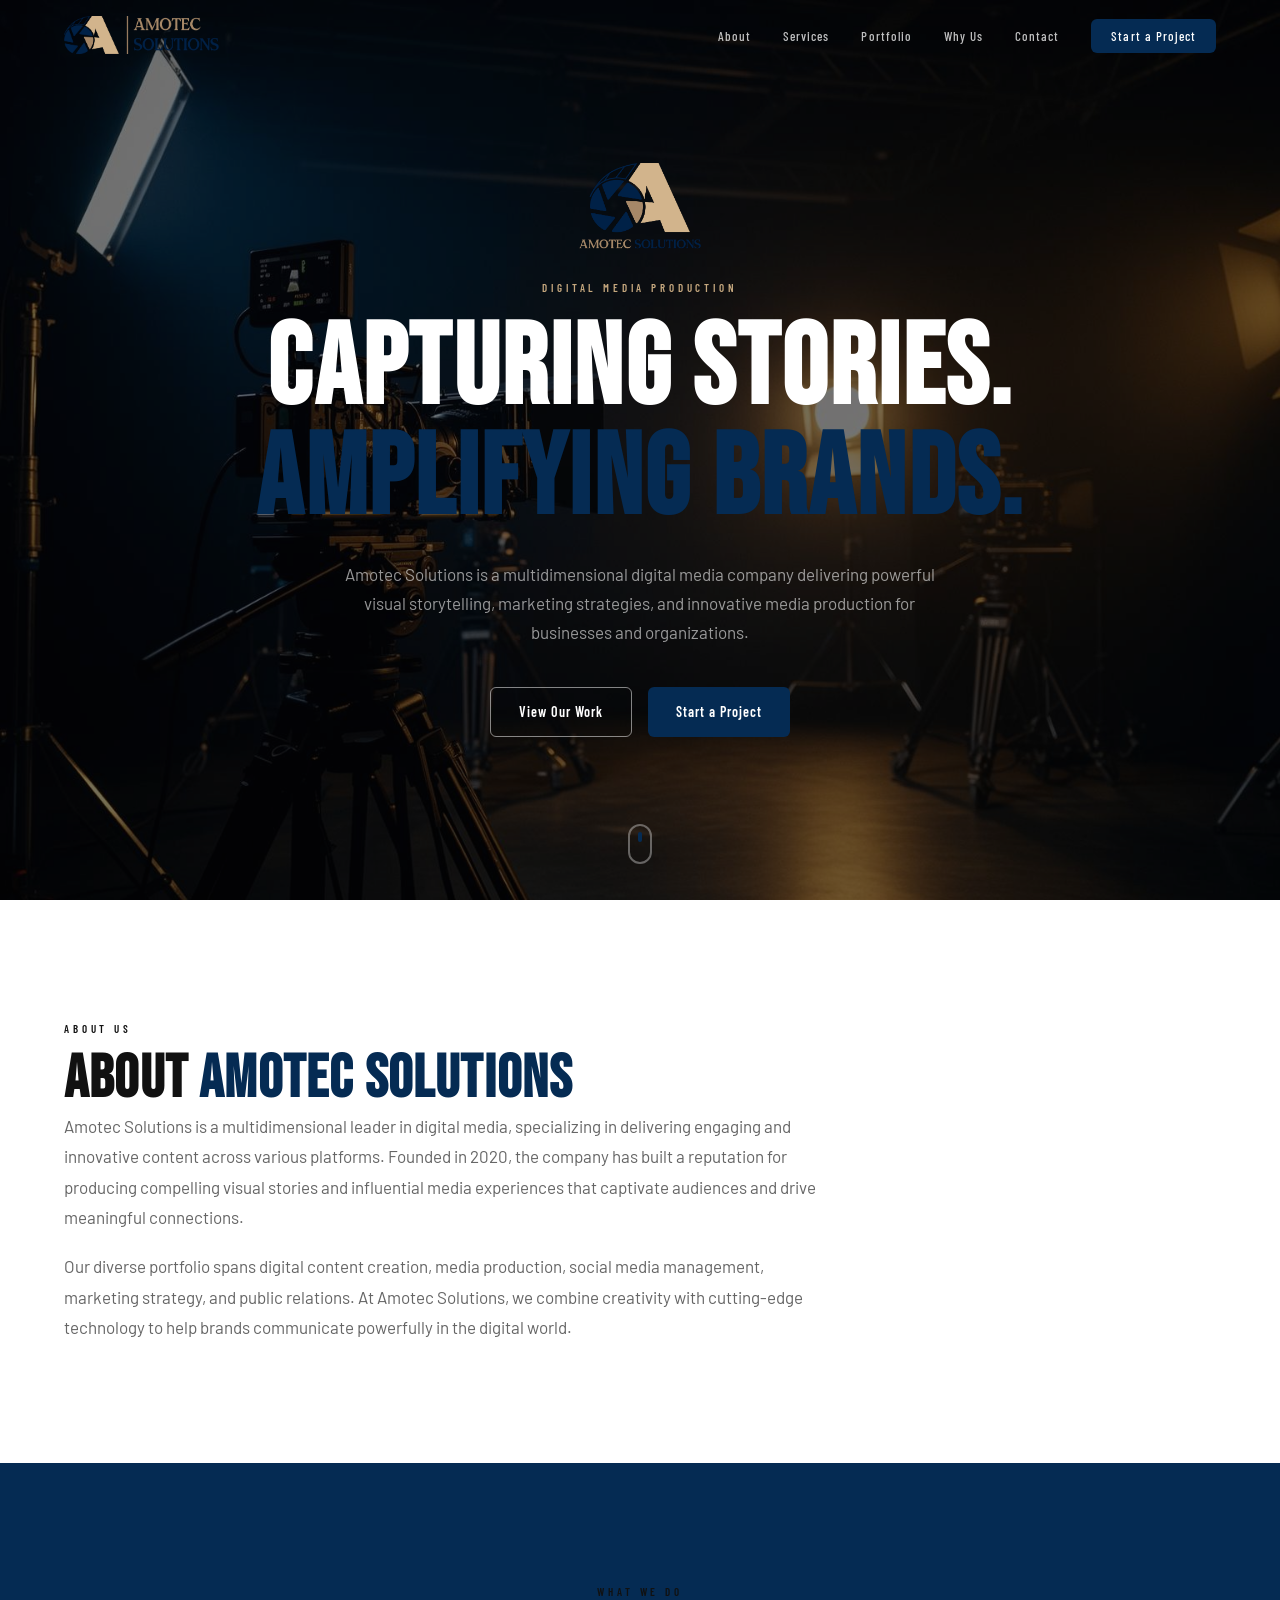
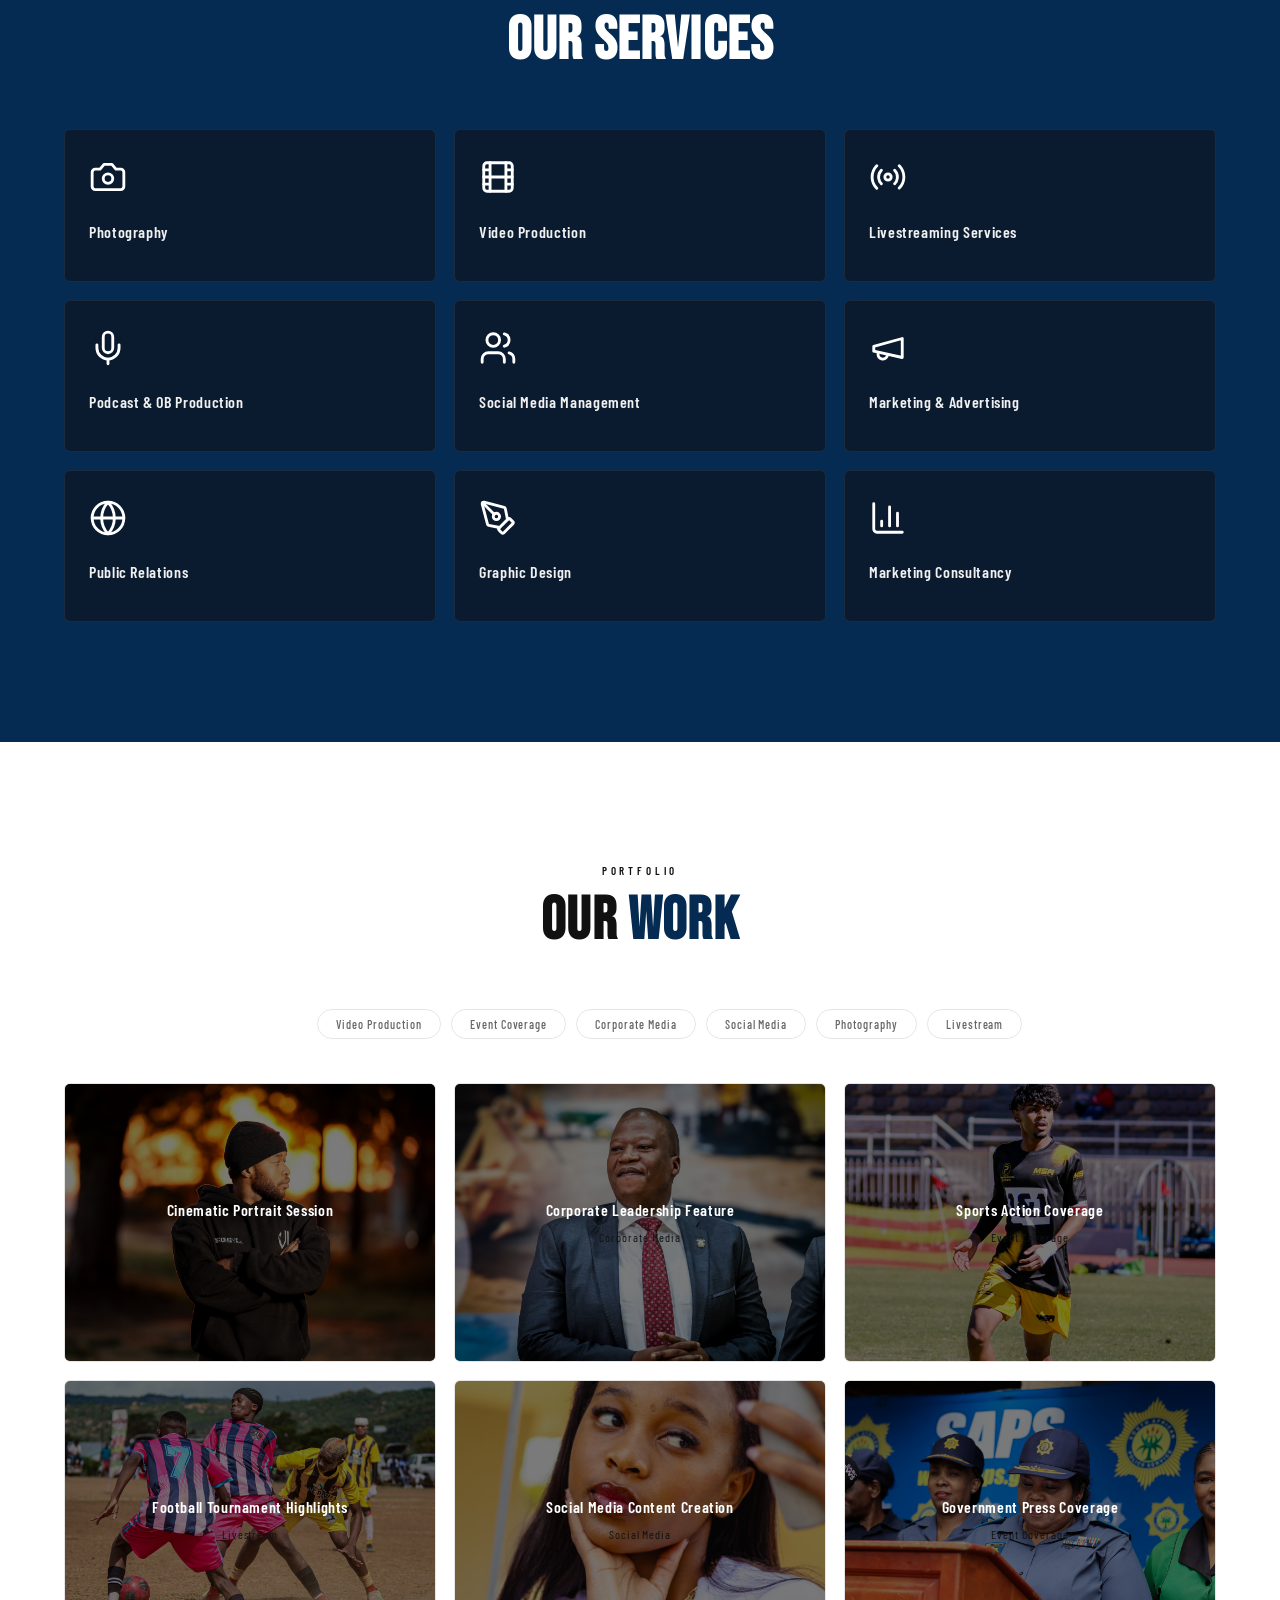
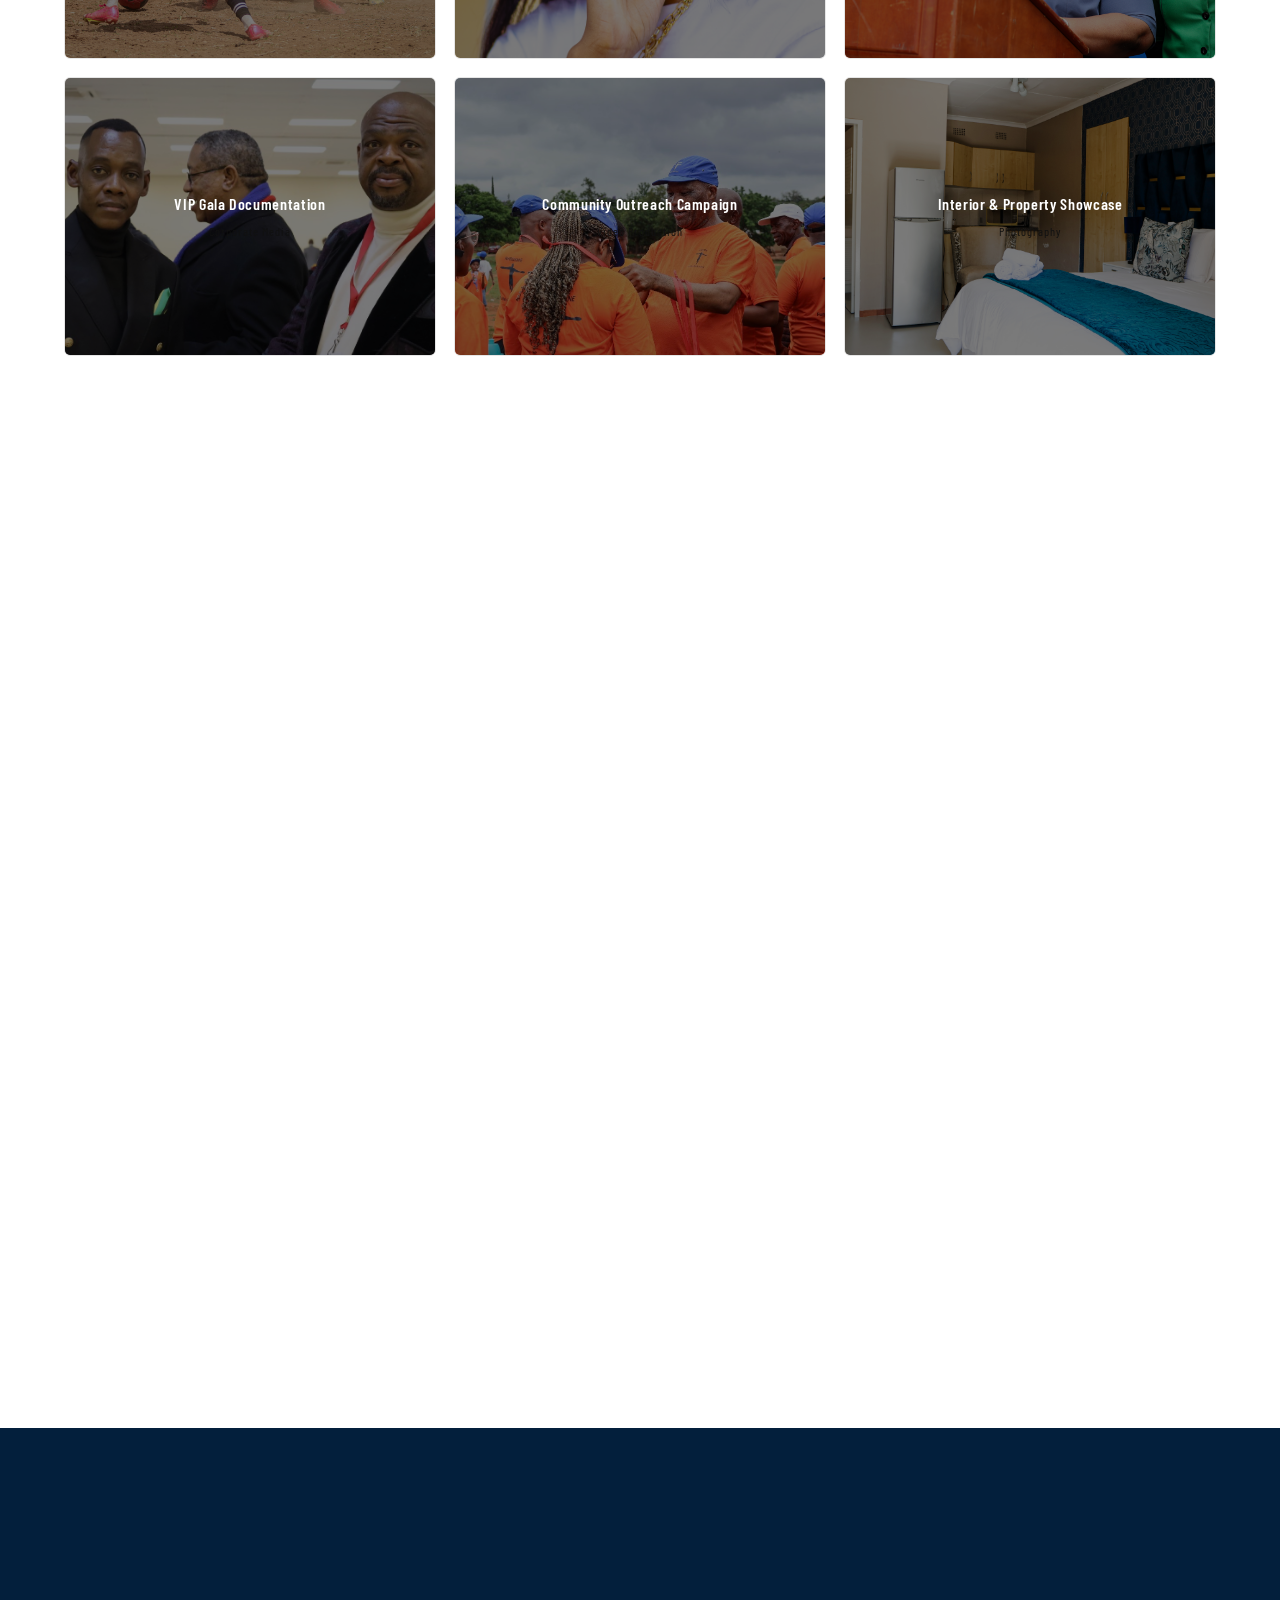
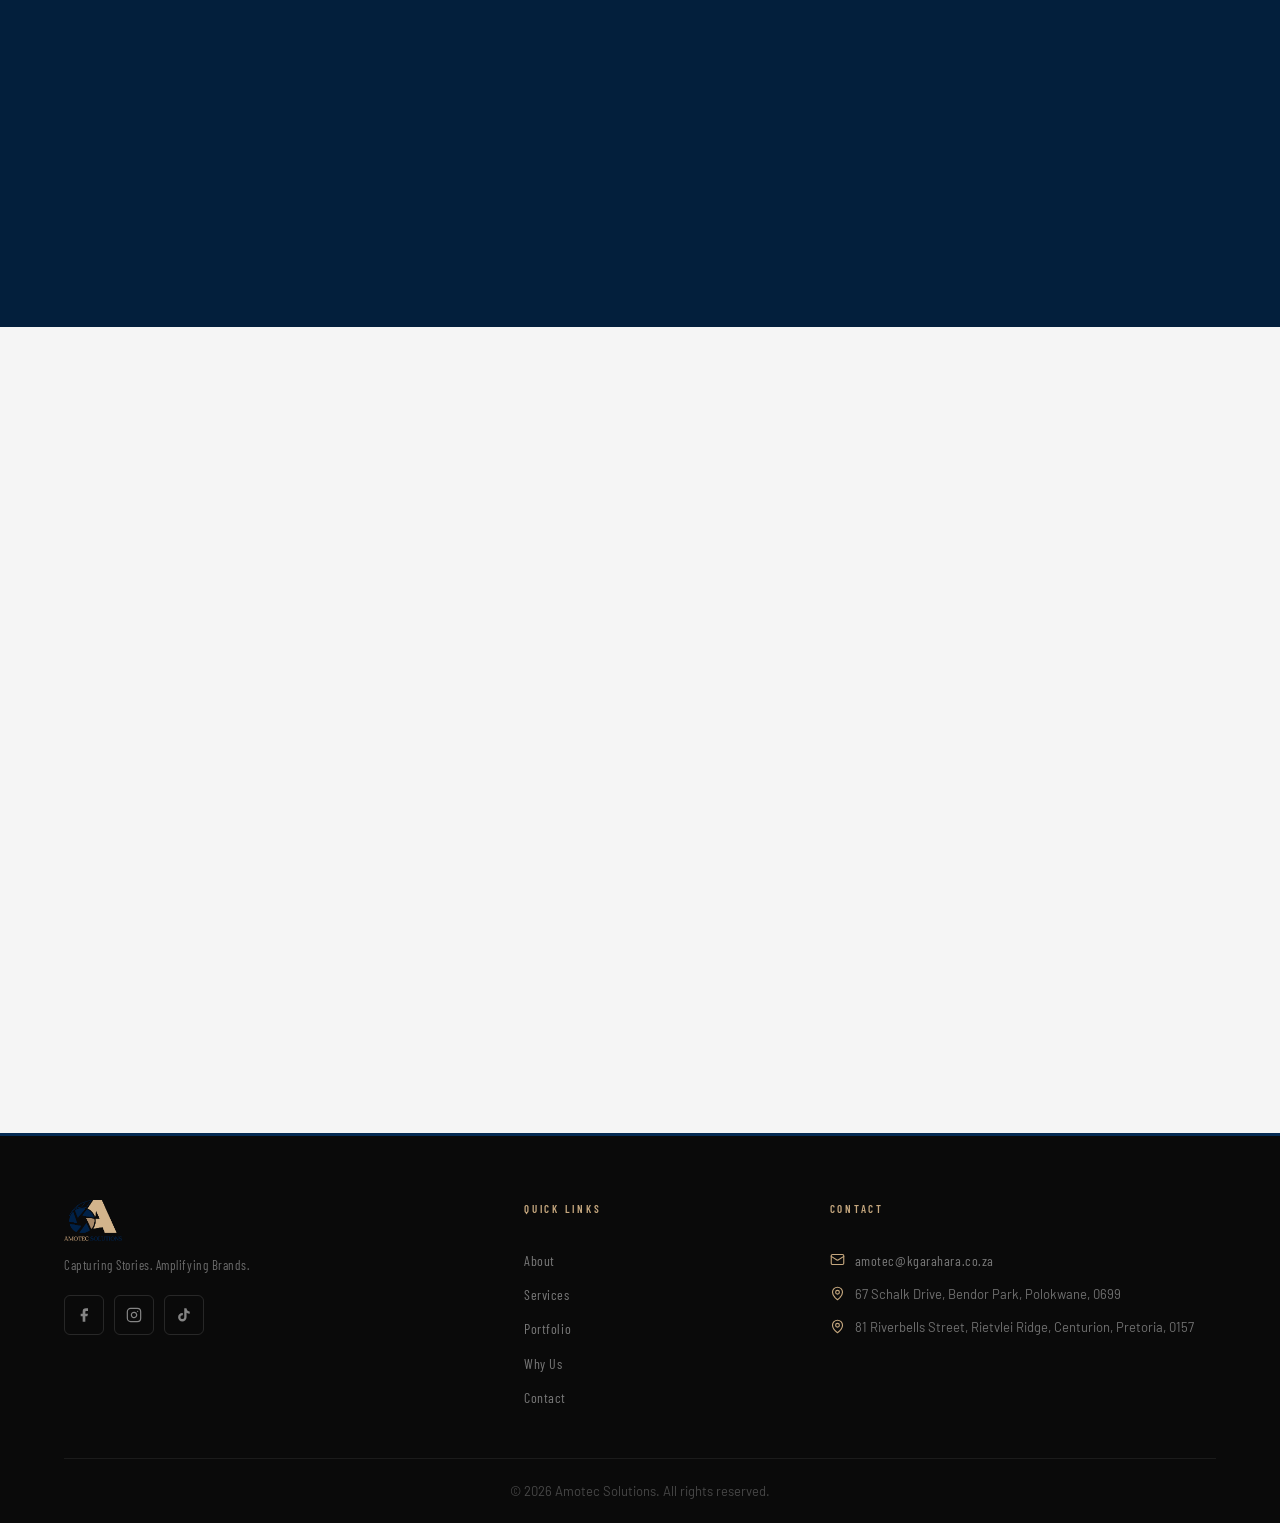
==== commit fbdd392e: "website colour redesign" ====
--- a/index.html
+++ b/index.html
@@ -10,7 +10,11 @@
     />
     <link rel="preconnect" href="https://fonts.googleapis.com" />
     <link rel="preconnect" href="https://fonts.gstatic.com" crossorigin />
-    <link rel="shortcut icon" href="assets/Amotec Logo LTS.png" type="image/x-icon">
+    <link
+      rel="shortcut icon"
+      href="assets/AMOTEC PREMIUM LOGO I.png"
+      type="image/x-icon"
+    />
     <link
       href="https://fonts.googleapis.com/css2?family=Bebas+Neue&family=Barlow:wght@400;500;600&family=Barlow+Condensed:wght@400;500;600;700&display=swap"
       rel="stylesheet"
@@ -22,7 +26,7 @@
     <nav id="navbar">
       <div class="nav-inner">
         <a href="#" class="nav-logo">
-          <img src="assets/Amotec Logo LTS.png" alt="Amotec Solutions" />
+          <img src="assets/AMOTEC PREMIUM LOGO II.png" alt="Amotec Solutions" />
         </a>
         <ul class="nav-links">
           <li><a href="#about">About</a></li>
@@ -51,13 +55,13 @@
       <div class="hero-bg"></div>
       <div class="hero-content">
         <img
-          src="assets/Amotec Logo LTS.png"
+          src="assets/AMOTEC PREMIUM LOGO I.png"
           alt="Amotec Solutions"
           class="hero-logo"
         />
         <p class="hero-label">Digital Media Production</p>
         <h1 class="hero-title">
-          Capturing Stories.<br /><span class="red-text"
+          Capturing Stories.<br /><span class="navy-text"
             >Amplifying Brands.</span
           >
         </h1>
@@ -68,7 +72,7 @@
         </p>
         <div class="hero-btns">
           <a href="#portfolio" class="btn-outline">View Our Work</a>
-          <a href="#contact" class="btn-red">Start a Project</a>
+          <a href="#contact" class="btn-navy">Start a Project</a>
         </div>
       </div>
       <div class="scroll-mouse">
@@ -82,7 +86,7 @@
         <div class="reveal">
           <p class="section-label">About Us</p>
           <h2 class="section-title">
-            About <span class="red-text">Amotec Solutions</span>
+            About <span class="navy-text">Amotec Solutions</span>
           </h2>
           <p class="about-p">
             Amotec Solutions is a multidimensional leader in digital media,
@@ -114,9 +118,7 @@
       <div class="container">
         <div class="section-header reveal">
           <p class="section-label">What We Do</p>
-          <h2 class="section-title white">
-            Our <span class="red-text">Services</span>
-          </h2>
+          <h2 class="section-title white">Our Services</h2>
         </div>
         <div class="services-grid">
           <div class="service-card reveal">
@@ -138,7 +140,7 @@
             <p>Professional photography for brands, events, and campaigns.</p>
           </div>
 
-          <div class="service-card reveal">
+          <!-- <div class="service-card reveal">
             <svg
               class="svc-icon"
               viewBox="0 0 24 24"
@@ -155,7 +157,7 @@
             </svg>
             <h3>Videography</h3>
             <p>Cinematic videography that tells compelling visual stories.</p>
-          </div>
+          </div> -->
 
           <div class="service-card reveal">
             <svg
@@ -219,7 +221,7 @@
             </p>
           </div>
 
-          <div class="service-card reveal">
+          <!-- <div class="service-card reveal">
             <svg
               class="svc-icon"
               viewBox="0 0 24 24"
@@ -237,7 +239,7 @@
             </svg>
             <h3>Social Media Marketing</h3>
             <p>Strategic campaigns that grow audiences and drive engagement.</p>
-          </div>
+          </div> -->
 
           <div class="service-card reveal">
             <svg
@@ -341,7 +343,7 @@
       <div class="container">
         <div class="section-header reveal">
           <p class="section-label">Portfolio</p>
-          <h2 class="section-title">Our <span class="red-text">Work</span></h2>
+          <h2 class="section-title">Our <span class="navy-text">Work</span></h2>
         </div>
         <div class="filter-bar reveal">
           <button class="filter-btn active" data-filter="all">All</button>
@@ -966,7 +968,10 @@
       <div class="container">
         <div class="footer-grid">
           <div class="footer-brand">
-            <img src="assets/Amotec Logo LTS.png" alt="Amotec Solutions" />
+            <img
+              src="assets/AMOTEC PREMIUM LOGO I.png"
+              alt="Amotec Solutions"
+            />
             <p>Capturing Stories. Amplifying Brands.</p>
             <div class="social-row" style="margin-top: 20px">
               <a
@@ -1004,25 +1009,6 @@
                   <line x1="17.5" x2="17.51" y1="6.5" y2="6.5" />
                 </svg>
               </a>
-              <!-- <a
-                href="#"
-                class="soc-icon dark"
-                aria-label="X / Twitter"
-                target="_blank"
-                rel="noopener noreferrer"
-              >
-                <svg viewBox="0 0 24 24" fill="currentColor">
-                  <path
-                    d="M18.244 2.25h3.308l-7.227 8.26 8.502 11.24H16.17l-5.214-6.817L4.99 21.75H1.68l7.73-8.835L1.254 2.25H8.08l4.713 6.231zm-1.161 17.52h1.833L7.084 4.126H5.117z"
-                  />
-                </svg>
-              </a> -->
-              <!-- <a href="#" class="soc-icon dark" aria-label="LinkedIn" target="_blank" rel="noopener noreferrer">
-              <svg viewBox="0 0 24 24" fill="currentColor"><path d="M16 8a6 6 0 0 1 6 6v7h-4v-7a2 2 0 0 0-2-2 2 2 0 0 0-2 2v7h-4v-7a6 6 0 0 1 6-6zM2 9h4v12H2z"/><circle cx="4" cy="4" r="2"/></svg>
-            </a> -->
-              <!-- <a href="#" class="soc-icon dark" aria-label="YouTube" target="_blank" rel="noopener noreferrer">
-              <svg viewBox="0 0 24 24" fill="currentColor"><path d="M22.54 6.42a2.78 2.78 0 0 0-1.95-1.96C18.88 4 12 4 12 4s-6.88 0-8.59.46a2.78 2.78 0 0 0-1.95 1.96A29 29 0 0 0 1 12a29 29 0 0 0 .46 5.58 2.78 2.78 0 0 0 1.95 1.95C5.12 20 12 20 12 20s6.88 0 8.59-.47a2.78 2.78 0 0 0 1.95-1.95A29 29 0 0 0 23 12a29 29 0 0 0-.46-5.58z"/><polygon points="9.75 15.02 15.5 12 9.75 8.98 9.75 15.02" fill="#0a0a0a"/></svg>
-            </a> -->
               <a
                 href="https://www.tiktok.com/@amotec.solutions?_r=1&_t=ZS-94Rng70BopU"
                 class="soc-icon dark"
--- a/style.css
+++ b/style.css
@@ -1,43 +1,92 @@
 /* ── Reset ─────────────────────────────────────────────────── */
-*, *::before, *::after { box-sizing: border-box; margin: 0; padding: 0; }
-html { scroll-behavior: smooth; }
+*,
+*::before,
+*::after {
+  box-sizing: border-box;
+  margin: 0;
+  padding: 0;
+}
+html {
+  scroll-behavior: smooth;
+}
 body {
-  font-family: 'Barlow', sans-serif;
+  font-family: "Barlow", sans-serif;
   font-size: 16px;
   line-height: 1.6;
   background: #ffffff;
   color: #111111;
   overflow-x: hidden;
 }
-a { color: inherit; text-decoration: none; }
-img { display: block; max-width: 100%; }
-ul { list-style: none; }
+a {
+  color: inherit;
+  text-decoration: none;
+}
+img {
+  display: block;
+  max-width: 100%;
+}
+ul {
+  list-style: none;
+}
 
 /* ── Variables ──────────────────────────────────────────────── */
 :root {
-  --red:        #e01a1a;
-  --red-dark:   #b81515;
-  --red-glow:   rgba(224,26,26,0.35);
-  --white:      #ffffff;
-  --off-white:  #f5f5f5;
-  --black:      #0a0a0a;
-  --dark:       #111111;
-  --dark-card:  #1a1a1a;
-  --text:       #111111;
-  --muted:      #666666;
-  --border:     rgba(0,0,0,0.1);
-  --border-d:   rgba(255,255,255,0.1);
-  --radius:     6px;
-  --container:  1200px;
-  --ff-display: 'Bebas Neue', sans-serif;
-  --ff-body:    'Barlow', sans-serif;
-  --ff-accent:  'Barlow Condensed', sans-serif;
-}
+/* Brand Colors (from logo) */
+  --navy: #052B53;
+  --navy-dark: #031f3c;
+  --navy-glow: rgba(5, 43, 83, 0.35);
+
+  --gold: #C5A77E;
+  --gold-dark: #a68a66;
+  --gold-glow: rgba(197, 167, 126, 0.35);
+
+  /* Neutral Colors */
+  --white: #ffffff;
+  --off-white: #f5f5f5;
+  --black: #0a0a0a;
+
+  /* Background system */
+  --dark: #031f3c;
+  --dark-card: #0a1a2f;
+
+  /* Text */
+  --text: #111111;
+  --muted: #666666;
+
+  /* Borders */
+  --border: rgba(0, 0, 0, 0.1);
+  --border-d: rgba(255, 255, 255, 0.1);
+
+  /* Layout */
+  --radius: 6px;
+  --container: 1200px;
+
+  /* Typography */
+  --ff-display: "Bebas Neue", sans-serif;
+  --ff-body: "Barlow", sans-serif;
+  --ff-accent: "Barlow Condensed", sans-serif;
+}
+
+
+
+
+
 
 /* ── Helpers ────────────────────────────────────────────────── */
-.container { max-width: var(--container); margin: 0 auto; padding: 0 24px; }
-.red-text   { color: var(--red); }
-.white      { color: #fff !important; }
+.container {
+  max-width: var(--container);
+  margin: 0 auto;
+  padding: 0 24px;
+}
+.navy-text {
+  color: var(--navy);
+}
+.gold-text {
+  color: var(--gold);
+}
+.white {
+  color: #fff !important;
+}
 
 .section-label {
   font-family: var(--ff-accent);
@@ -62,24 +111,34 @@
   max-width: 560px;
   margin: 12px auto 0;
 }
-.section-header { text-align: center; margin-bottom: 56px; }
-.section-header .section-title { margin-bottom: 0; }
+.section-header {
+  text-align: center;
+  margin-bottom: 56px;
+}
+.section-header .section-title {
+  margin-bottom: 0;
+}
 
 /* ── Scroll Reveal ──────────────────────────────────────────── */
 .reveal {
   opacity: 0;
   transform: translateY(28px);
-  transition: opacity 0.65s ease, transform 0.65s ease;
-}
-.reveal.visible { opacity: 1; transform: translateY(0); }
+  transition:
+    opacity 0.65s ease,
+    transform 0.65s ease;
+}
+.reveal.visible {
+  opacity: 1;
+  transform: translateY(0);
+}
 
 /* ── Buttons ────────────────────────────────────────────────── */
-.btn-red {
+.btn-navy {
   display: inline-flex;
   align-items: center;
   gap: 8px;
   padding: 13px 28px;
-  background: var(--red);
+  background: var(--navy);
   color: #fff;
   border: none;
   border-radius: var(--radius);
@@ -88,25 +147,37 @@
   font-size: 14px;
   letter-spacing: 0.07em;
   cursor: pointer;
-  transition: background 0.2s, box-shadow 0.3s, transform 0.2s;
-}
-.btn-red:hover { background: var(--red-dark); box-shadow: 0 4px 20px var(--red-glow); transform: translateY(-1px); }
+  transition:
+    background 0.2s,
+    box-shadow 0.3s,
+    transform 0.2s;
+}
+.btn-navy:hover {
+  background: var(--navy-dark);
+  box-shadow: 0 4px 20px var(--navy-glow);
+  transform: translateY(-1px);
+}
 
 .btn-outline {
   display: inline-flex;
   align-items: center;
   gap: 8px;
   padding: 13px 28px;
-  border: 1.5px solid rgba(255,255,255,0.5);
+  border: 1.5px solid rgba(255, 255, 255, 0.5);
   color: #fff;
   border-radius: var(--radius);
   font-family: var(--ff-accent);
   font-weight: 600;
   font-size: 14px;
   letter-spacing: 0.07em;
-  transition: border-color 0.25s, box-shadow 0.25s;
-}
-.btn-outline:hover { border-color: var(--red); box-shadow: 0 0 20px var(--red-glow); }
+  transition:
+    border-color 0.25s,
+    box-shadow 0.25s;
+}
+.btn-outline:hover {
+  border-color: var(--navy);
+  box-shadow: 0 0 20px var(--navy-glow);
+}
 
 .btn-outline-dark {
   display: inline-flex;
@@ -120,23 +191,34 @@
   font-weight: 600;
   font-size: 14px;
   letter-spacing: 0.07em;
-  transition: border-color 0.25s, color 0.25s;
-}
-.btn-outline-dark:hover { border-color: var(--red); color: var(--red); }
+  transition:
+    border-color 0.25s,
+    color 0.25s;
+}
+.btn-outline-dark:hover {
+  border-color: var(--navy);
+  color: var(--navy);
+}
 
 /* ============================================================
    NAVIGATION
    ============================================================ */
 nav {
   position: fixed;
-  top: 0; left: 0; right: 0;
+  top: 0;
+  left: 0;
+  right: 0;
   z-index: 100;
-  transition: background 0.4s, box-shadow 0.4s;
+  transition:
+    background 0.4s,
+    box-shadow 0.4s;
 }
 nav.scrolled {
-  background: rgba(255,255,255,0.97);
+  background: rgba(255, 255, 255, 0.97);
   backdrop-filter: blur(14px);
-  box-shadow: 0 1px 0 var(--border), 0 4px 20px rgba(0,0,0,0.06);
+  box-shadow:
+    0 1px 0 var(--border),
+    0 4px 20px rgba(0, 0, 0, 0.06);
 }
 .nav-inner {
   max-width: var(--container);
@@ -146,7 +228,10 @@
   align-items: center;
   justify-content: space-between;
 }
-.nav-logo img { height: 38px; width: auto; }
+.nav-logo img {
+  height: 38px;
+  width: auto;
+}
 
 .nav-links {
   display: flex;
@@ -158,22 +243,32 @@
   font-size: 13px;
   font-weight: 500;
   letter-spacing: 0.08em;
-  color: rgba(255,255,255,0.75);
+  color: rgba(255, 255, 255, 0.75);
   position: relative;
   transition: color 0.25s;
 }
-nav.scrolled .nav-links a { color: var(--muted); }
+nav.scrolled .nav-links a {
+  color: var(--muted);
+}
 .nav-links a::after {
-  content: '';
+  content: "";
   position: absolute;
-  bottom: -4px; left: 0;
-  width: 0; height: 2px;
-  background: var(--red);
+  bottom: -4px;
+  left: 0;
+  width: 0;
+  height: 2px;
+  background: var(--navy);
   transition: width 0.3s;
 }
-.nav-links a:hover { color: #fff; }
-nav.scrolled .nav-links a:hover { color: var(--text); }
-.nav-links a:hover::after { width: 100%; }
+.nav-links a:hover {
+  color: #fff;
+}
+nav.scrolled .nav-links a:hover {
+  color: var(--text);
+}
+.nav-links a:hover::after {
+  width: 100%;
+}
 
 .btn-nav {
   font-family: var(--ff-accent);
@@ -181,13 +276,22 @@
   font-weight: 600;
   letter-spacing: 0.08em;
   padding: 9px 20px;
-  background: var(--red);
+  background: var(--navy);
   color: #fff !important;
   border-radius: var(--radius);
-  transition: background 0.2s, box-shadow 0.3s, transform 0.2s;
-}
-.btn-nav::after { display: none !important; }
-.btn-nav:hover { background: var(--red-dark); box-shadow: 0 4px 16px var(--red-glow); transform: translateY(-1px); }
+  transition:
+    background 0.2s,
+    box-shadow 0.3s,
+    transform 0.2s;
+}
+.btn-nav::after {
+  display: none !important;
+}
+.btn-nav:hover {
+  background: var(--navy-dark);
+  box-shadow: 0 4px 16px var(--navy-glow);
+  transform: translateY(-1px);
+}
 
 /* Hamburger — hidden on desktop */
 .hamburger {
@@ -201,14 +305,25 @@
 }
 .hamburger span {
   display: block;
-  width: 24px; height: 2px;
+  width: 24px;
+  height: 2px;
   background: #fff;
-  transition: transform 0.3s, opacity 0.3s;
-}
-nav.scrolled .hamburger span { background: var(--text); }
-.hamburger.open span:nth-child(1) { transform: translateY(7px) rotate(45deg); }
-.hamburger.open span:nth-child(2) { opacity: 0; }
-.hamburger.open span:nth-child(3) { transform: translateY(-7px) rotate(-45deg); }
+  transition:
+    transform 0.3s,
+    opacity 0.3s;
+}
+nav.scrolled .hamburger span {
+  background: var(--text);
+}
+.hamburger.open span:nth-child(1) {
+  transform: translateY(7px) rotate(45deg);
+}
+.hamburger.open span:nth-child(2) {
+  opacity: 0;
+}
+.hamburger.open span:nth-child(3) {
+  transform: translateY(-7px) rotate(-45deg);
+}
 
 /* Mobile menu — always hidden until .open */
 .mobile-menu {
@@ -217,9 +332,11 @@
   background: #fff;
   border-top: 1px solid var(--border);
   padding: 16px 24px 28px;
-  box-shadow: 0 8px 24px rgba(0,0,0,0.08);
-}
-.mobile-menu.open { display: flex; }
+  box-shadow: 0 8px 24px rgba(0, 0, 0, 0.08);
+}
+.mobile-menu.open {
+  display: flex;
+}
 .mobile-menu a {
   font-family: var(--ff-accent);
   font-size: 16px;
@@ -230,8 +347,12 @@
   border-bottom: 1px solid var(--border);
   transition: color 0.25s;
 }
-.mobile-menu a:last-child { border-bottom: none; }
-.mobile-menu a:hover { color: var(--text); }
+.mobile-menu a:last-child {
+  border-bottom: none;
+}
+.mobile-menu a:hover {
+  color: var(--text);
+}
 .btn-nav-mobile {
   margin-top: 16px;
   padding: 12px 20px;
@@ -263,11 +384,14 @@
   background: #050505;
 }
 .hero-bg::after {
-  content: '';
+  content: "";
   position: absolute;
-  top: -20%; right: -10%;
-  width: 60%; height: 120%;
-  background: linear-gradient(135deg, transparent 40%, rgba(224,26,26,0.07) 60%, transparent 80%);
+  inset: 0;
+  background: url(/assets/hero-bg.jpg);
+  background-size: cover;
+  background-position: center;
+  background-repeat: no-repeat;
+  opacity: 0.45;
 }
 .hero-content {
   position: relative;
@@ -277,7 +401,8 @@
   max-width: 900px;
 }
 .hero-logo {
-  height: 88px; width: auto;
+  height: 88px;
+  width: auto;
   margin: 0 auto 28px;
   animation: fadeDown 0.9s ease both;
 }
@@ -286,7 +411,7 @@
   font-size: 11px;
   letter-spacing: 0.35em;
   text-transform: uppercase;
-  color: var(--red);
+  color: var(--gold);
   font-weight: 600;
   margin-bottom: 18px;
   animation: fadeDown 0.9s 0.15s ease both;
@@ -303,7 +428,7 @@
 .hero-sub {
   max-width: 600px;
   margin: 0 auto 40px;
-  color: rgba(255,255,255,0.58);
+  color: rgba(255, 255, 255, 0.58);
   font-size: 17px;
   line-height: 1.7;
   animation: fadeDown 0.9s 0.45s ease both;
@@ -317,22 +442,25 @@
 }
 .scroll-mouse {
   position: absolute;
-  bottom: 36px; left: 50%;
+  bottom: 36px;
+  left: 50%;
   transform: translateX(-50%);
   z-index: 2;
   animation: bounce 2s ease infinite;
 }
 .mouse-body {
-  width: 24px; height: 40px;
-  border: 2px solid rgba(255,255,255,0.35);
+  width: 24px;
+  height: 40px;
+  border: 2px solid rgba(255, 255, 255, 0.35);
   border-radius: 12px;
   display: flex;
   justify-content: center;
   padding-top: 6px;
 }
 .mouse-dot {
-  width: 4px; height: 10px;
-  background: var(--red);
+  width: 4px;
+  height: 10px;
+  background: var(--navy);
   border-radius: 2px;
   animation: scrollDot 2s ease infinite;
 }
@@ -351,7 +479,9 @@
   max-width: 760px;
   margin-bottom: 18px;
 }
-.about-p:last-of-type { margin-bottom: 0; }
+.about-p:last-of-type {
+  margin-bottom: 0;
+}
 .stats {
   display: grid;
   grid-template-columns: repeat(4, 1fr);
@@ -359,7 +489,9 @@
   max-width: 760px;
   margin-top: 60px;
 }
-.stat { text-align: center; }
+.stat {
+  text-align: center;
+}
 .stat-num {
   font-family: var(--ff-display);
   font-size: 52px;
@@ -381,9 +513,11 @@
    ============================================================ */
 #services {
   padding: 120px 0;
-  background: var(--dark);
-}
-#services .section-title { color: #fff; }
+  background: var(--navy);
+}
+#services .section-title {
+  color: #fff;
+}
 .services-grid {
   display: grid;
   grid-template-columns: repeat(3, 1fr);
@@ -391,31 +525,48 @@
 }
 .service-card {
   background: var(--dark-card);
-  border: 1px solid rgba(255,255,255,0.07);
+  border: 1px solid rgba(255, 255, 255, 0.07);
   border-radius: var(--radius);
   padding: 28px 24px;
   cursor: default;
   position: relative;
   overflow: hidden;
-  transition: border-color 0.3s, transform 0.3s, box-shadow 0.3s;
+  transition:
+    border-color 0.3s,
+    transform 0.3s,
+    box-shadow 0.3s;
 }
 .service-card::before {
-  content: '';
+  content: "";
   position: absolute;
   inset: 0;
-  background: linear-gradient(135deg, rgba(224,26,26,0.08) 0%, transparent 60%);
+  background: linear-gradient(
+    135deg,
+    rgba(166, 166, 167, 0.511) 0%,
+    transparent 60%
+  );
   opacity: 0;
   transition: opacity 0.4s;
 }
-.service-card:hover { border-color: rgba(224,26,26,0.4); transform: translateY(-2px); box-shadow: 0 0 22px rgba(224,26,26,0.1); }
-.service-card:hover::before { opacity: 1; }
+.service-card:hover {
+  /* border-color: rgba(224, 26, 26, 0.4); */
+  border-color: (var(--gold));
+  transform: translateY(-2px);
+  /* box-shadow: 0 0 22px rgba(224, 26, 26, 0.1); */
+}
+.service-card:hover::before {
+  opacity: 1;
+}
 .svc-icon {
-  width: 38px; height: 38px;
-  color: var(--red);
+  width: 38px;
+  height: 38px;
+  color: var(--white);
   margin-bottom: 16px;
   transition: transform 0.3s;
 }
-.service-card:hover .svc-icon { transform: scale(1.1); }
+.service-card:hover .svc-icon {
+  transform: scale(1.1);
+}
 .service-card h3 {
   font-family: var(--ff-accent);
   font-size: 16px;
@@ -431,9 +582,14 @@
   max-height: 0;
   overflow: hidden;
   opacity: 0;
-  transition: max-height 0.4s, opacity 0.4s;
-}
-.service-card:hover p { max-height: 80px; opacity: 1; }
+  transition:
+    max-height 0.4s,
+    opacity 0.4s;
+}
+.service-card:hover p {
+  max-height: 80px;
+  opacity: 1;
+}
 
 /* ============================================================
    PORTFOLIO  (white bg)
@@ -460,10 +616,20 @@
   color: var(--muted);
   background: none;
   cursor: pointer;
-  transition: border-color 0.25s, color 0.25s, background 0.25s;
-}
-.filter-btn:hover { border-color: var(--red); color: var(--text); }
-.filter-btn.active { background: var(--red); border-color: var(--red); color: #fff; }
+  transition:
+    border-color 0.25s,
+    color 0.25s,
+    background 0.25s;
+}
+.filter-btn:hover {
+  border-color: var(--red);
+  color: var(--text);
+}
+.filter-btn.active {
+  background: var(--red);
+  border-color: var(--red);
+  color: #fff;
+}
 
 .portfolio-grid {
   display: grid;
@@ -477,15 +643,27 @@
   overflow: hidden;
   border: 1px solid var(--border);
   cursor: pointer;
-  transition: border-color 0.35s, box-shadow 0.35s;
-}
-.port-item:hover { border-color: var(--red); box-shadow: 0 8px 28px rgba(0,0,0,0.1); }
-.port-item img { width: 100%; height: 100%; object-fit: cover; transition: transform 0.7s; }
-.port-item:hover img { transform: scale(1.07); }
+  transition:
+    border-color 0.35s,
+    box-shadow 0.35s;
+}
+.port-item:hover {
+  border-color: var(--red);
+  box-shadow: 0 8px 28px rgba(0, 0, 0, 0.1);
+}
+.port-item img {
+  width: 100%;
+  height: 100%;
+  object-fit: cover;
+  transition: transform 0.7s;
+}
+.port-item:hover img {
+  transform: scale(1.07);
+}
 .port-overlay {
   position: absolute;
   inset: 0;
-  background: rgba(0,0,0,0.52);
+  background: rgba(0, 0, 0, 0.52);
   display: flex;
   flex-direction: column;
   align-items: center;
@@ -494,7 +672,9 @@
   text-align: center;
   transition: background 0.35s;
 }
-.port-item:hover .port-overlay { background: rgba(0,0,0,0.28); }
+.port-item:hover .port-overlay {
+  background: rgba(0, 0, 0, 0.28);
+}
 .port-overlay h3 {
   font-family: var(--ff-accent);
   font-weight: 600;
@@ -530,9 +710,14 @@
   border-radius: var(--radius);
   border: 1px solid var(--border);
   background: var(--white);
-  transition: border-color 0.25s, box-shadow 0.25s;
-}
-.client-card:hover { border-color: var(--red); box-shadow: 0 4px 14px rgba(224,26,26,0.07); }
+  transition:
+    border-color 0.25s,
+    box-shadow 0.25s;
+}
+.client-card:hover {
+  border-color: var(--red);
+  box-shadow: 0 4px 14px rgba(224, 26, 26, 0.07);
+}
 .client-card span {
   font-family: var(--ff-accent);
   font-weight: 600;
@@ -561,10 +746,21 @@
   border: 1px solid var(--border);
   border-radius: var(--radius);
   background: var(--white);
-  transition: border-color 0.25s, box-shadow 0.25s;
-}
-.why-card:hover { border-color: var(--red); box-shadow: 0 4px 20px rgba(224,26,26,0.07); }
-.why-card svg { width: 30px; height: 30px; color: var(--red); flex-shrink: 0; margin-top: 2px; }
+  transition:
+    border-color 0.25s,
+    box-shadow 0.25s;
+}
+.why-card:hover {
+  border-color: var(--red);
+  box-shadow: 0 4px 20px rgba(224, 26, 26, 0.07);
+}
+.why-card svg {
+  width: 30px;
+  height: 30px;
+  color: var(--red);
+  flex-shrink: 0;
+  margin-top: 2px;
+}
 .why-card h3 {
   font-family: var(--ff-accent);
   font-weight: 600;
@@ -573,7 +769,11 @@
   color: var(--text);
   margin-bottom: 6px;
 }
-.why-card p { font-size: 13px; color: var(--muted); line-height: 1.6; }
+.why-card p {
+  font-size: 13px;
+  color: var(--muted);
+  line-height: 1.6;
+}
 
 /* ============================================================
    AI GENERATOR  (dark bg)
@@ -592,8 +792,8 @@
   align-items: center;
   gap: 8px;
   padding: 6px 16px;
-  border: 1px solid rgba(224,26,26,0.35);
-  background: rgba(224,26,26,0.1);
+  border: 1px solid rgba(224, 26, 26, 0.35);
+  background: rgba(224, 26, 26, 0.1);
   color: var(--red);
   border-radius: 50px;
   font-family: var(--ff-accent);
@@ -602,9 +802,12 @@
   letter-spacing: 0.08em;
   margin-bottom: 20px;
 }
-.gen-inner .section-title { color: #fff; margin-bottom: 14px; }
+.gen-inner .section-title {
+  color: #fff;
+  margin-bottom: 14px;
+}
 .gen-sub {
-  color: rgba(255,255,255,0.5);
+  color: rgba(255, 255, 255, 0.5);
   font-size: 16px;
   margin-bottom: 32px;
 }
@@ -616,7 +819,7 @@
   flex: 1;
   padding: 13px 18px;
   background: var(--dark-card);
-  border: 1px solid rgba(255,255,255,0.1);
+  border: 1px solid rgba(255, 255, 255, 0.1);
   border-radius: var(--radius);
   color: #f0f0f0;
   font-family: var(--ff-body);
@@ -624,21 +827,28 @@
   outline: none;
   transition: border-color 0.25s;
 }
-.gen-input::placeholder { color: #555; }
-.gen-input:focus { border-color: var(--red); }
+.gen-input::placeholder {
+  color: #555;
+}
+.gen-input:focus {
+  border-color: var(--red);
+}
 .gen-loading {
   display: none;
   align-items: center;
   justify-content: center;
   gap: 10px;
   margin-top: 20px;
-  color: rgba(255,255,255,0.5);
+  color: rgba(255, 255, 255, 0.5);
   font-size: 14px;
 }
-.gen-loading.show { display: flex; }
+.gen-loading.show {
+  display: flex;
+}
 .spinner {
-  width: 18px; height: 18px;
-  border: 2px solid rgba(255,255,255,0.15);
+  width: 18px;
+  height: 18px;
+  border: 2px solid rgba(255, 255, 255, 0.15);
   border-top-color: var(--red);
   border-radius: 50%;
   animation: spin 0.7s linear infinite;
@@ -648,11 +858,13 @@
   margin-top: 24px;
   padding: 22px;
   background: var(--dark-card);
-  border: 1px solid rgba(255,255,255,0.08);
+  border: 1px solid rgba(255, 255, 255, 0.08);
   border-radius: var(--radius);
   text-align: left;
 }
-.gen-result.show { display: block; }
+.gen-result.show {
+  display: block;
+}
 .gen-result-label {
   font-family: var(--ff-accent);
   font-size: 11px;
@@ -662,7 +874,11 @@
   font-weight: 600;
   margin-bottom: 10px;
 }
-.gen-result p { font-size: 14px; color: #f0f0f0; line-height: 1.7; }
+.gen-result p {
+  font-size: 14px;
+  color: #f0f0f0;
+  line-height: 1.7;
+}
 
 /* ============================================================
    CONTACT  (off-white bg)
@@ -694,10 +910,15 @@
   align-items: flex-start;
   gap: 14px;
 }
-.ci-link { transition: color 0.25s; }
-.ci-link:hover { color: var(--red); }
+.ci-link {
+  transition: color 0.25s;
+}
+.ci-link:hover {
+  color: var(--red);
+}
 .ci-icon {
-  width: 42px; height: 42px;
+  width: 42px;
+  height: 42px;
   background: var(--white);
   border: 1px solid var(--border);
   border-radius: var(--radius);
@@ -706,7 +927,11 @@
   justify-content: center;
   flex-shrink: 0;
 }
-.ci-icon svg { width: 18px; height: 18px; color: var(--red); }
+.ci-icon svg {
+  width: 18px;
+  height: 18px;
+  color: var(--red);
+}
 .ci-label {
   font-family: var(--ff-accent);
   font-size: 11px;
@@ -717,7 +942,11 @@
   display: block;
   margin-bottom: 3px;
 }
-.ci-value { font-size: 14px; color: var(--text); line-height: 1.6; }
+.ci-value {
+  font-size: 14px;
+  color: var(--text);
+  line-height: 1.6;
+}
 
 /* Social icons — light bg version */
 .social-row {
@@ -726,7 +955,8 @@
   gap: 10px;
 }
 .soc-icon {
-  width: 40px; height: 40px;
+  width: 40px;
+  height: 40px;
   border: 1px solid var(--border);
   border-radius: var(--radius);
   display: flex;
@@ -734,21 +964,41 @@
   justify-content: center;
   color: var(--muted);
   background: var(--white);
-  transition: border-color 0.25s, color 0.25s, background 0.25s, transform 0.2s;
-}
-.soc-icon svg { width: 16px; height: 16px; }
-.soc-icon:hover { border-color: var(--red); color: var(--red); background: rgba(224,26,26,0.05); transform: translateY(-2px); }
+  transition:
+    border-color 0.25s,
+    color 0.25s,
+    background 0.25s,
+    transform 0.2s;
+}
+.soc-icon svg {
+  width: 16px;
+  height: 16px;
+}
+.soc-icon:hover {
+  border-color: var(--red);
+  color: var(--red);
+  background: rgba(224, 26, 26, 0.05);
+  transform: translateY(-2px);
+}
 
 /* Social icons — dark bg version (footer) */
 .soc-icon.dark {
   background: transparent;
-  border-color: rgba(255,255,255,0.12);
-  color: rgba(255,255,255,0.5);
-}
-.soc-icon.dark:hover { border-color: var(--red); color: #fff; background: var(--red); }
+  border-color: rgba(255, 255, 255, 0.12);
+  color: rgba(255, 255, 255, 0.5);
+}
+.soc-icon.dark:hover {
+  border-color: var(--gold);
+  color: #fff;
+  background: var(--gold);
+}
 
 /* Contact form */
-.contact-form { display: flex; flex-direction: column; gap: 14px; }
+.contact-form {
+  display: flex;
+  flex-direction: column;
+  gap: 14px;
+}
 
 .form-row {
   display: grid;
@@ -769,21 +1019,34 @@
   font-family: var(--ff-body);
   font-size: 14px;
   outline: none;
-  transition: border-color 0.25s, box-shadow 0.25s;
+  transition:
+    border-color 0.25s,
+    box-shadow 0.25s;
   appearance: none;
 }
 .contact-form input::placeholder,
-.contact-form textarea::placeholder { color: #aaa; }
+.contact-form textarea::placeholder {
+  color: #aaa;
+}
 .contact-form input:focus,
 .contact-form select:focus,
 .contact-form textarea:focus {
-  border-color: var(--red);
-  box-shadow: 0 0 0 3px rgba(224,26,26,0.08);
-}
-.contact-form textarea { resize: none; height: 140px; }
-
-.form-actions { display: flex; gap: 12px; }
-.form-actions .btn-red { flex: 1; justify-content: center; }
+  border-color: var(--navy-dark);
+  box-shadow: 0 0 0 3px rgba(224, 26, 26, 0.08);
+}
+.contact-form textarea {
+  resize: none;
+  height: 140px;
+}
+
+.form-actions {
+  display: flex;
+  gap: 12px;
+}
+.form-actions .btn-red {
+  flex: 1;
+  justify-content: center;
+}
 
 /* ============================================================
    FOOTER  (dark bg)
@@ -791,7 +1054,7 @@
 footer {
   padding: 64px 0 0;
   background: var(--black);
-  border-top: 3px solid var(--red);
+  border-top: 3px solid var(--navy);
 }
 .footer-grid {
   display: grid;
@@ -799,11 +1062,15 @@
   gap: 48px;
   padding-bottom: 48px;
 }
-.footer-brand img { height: 42px; width: auto; margin-bottom: 14px; }
+.footer-brand img {
+  height: 42px;
+  width: auto;
+  margin-bottom: 14px;
+}
 .footer-brand > p {
   font-family: var(--ff-accent);
   font-size: 13px;
-  color: rgba(255,255,255,0.4);
+  color: rgba(255, 255, 255, 0.4);
   letter-spacing: 0.04em;
   line-height: 1.5;
 }
@@ -812,91 +1079,178 @@
   font-size: 11px;
   letter-spacing: 0.25em;
   text-transform: uppercase;
-  color: var(--red);
+  color: var(--gold);
   font-weight: 600;
   margin-bottom: 20px;
   display: block;
 }
-.footer-col { display: flex; flex-direction: column; gap: 12px; }
+.footer-col {
+  display: flex;
+  flex-direction: column;
+  gap: 12px;
+}
 .footer-col a {
   font-family: var(--ff-accent);
   font-size: 14px;
-  color: rgba(255,255,255,0.45);
+  color: rgba(255, 255, 255, 0.45);
   letter-spacing: 0.04em;
   transition: color 0.25s;
 }
-.footer-col a:hover { color: #fff; }
+.footer-col a:hover {
+  color: #fff;
+}
 .footer-contact-item {
   display: flex;
   align-items: flex-start;
   gap: 10px;
   font-size: 13px;
-  color: rgba(255,255,255,0.42);
+  color: rgba(255, 255, 255, 0.42);
   line-height: 1.6;
   transition: color 0.25s;
 }
-a.footer-contact-item:hover { color: rgba(255,255,255,0.8); }
-.footer-contact-item svg { width: 15px; height: 15px; color: var(--red); flex-shrink: 0; margin-top: 2px; }
+a.footer-contact-item:hover {
+  color: rgba(255, 255, 255, 0.8);
+}
+.footer-contact-item svg {
+  width: 15px;
+  height: 15px;
+  color: var(--gold);
+  flex-shrink: 0;
+  margin-top: 2px;
+}
 
 .footer-bottom {
-  border-top: 1px solid rgba(255,255,255,0.07);
+  border-top: 1px solid rgba(255, 255, 255, 0.07);
   padding: 22px 0;
   text-align: center;
   font-size: 13px;
-  color: rgba(255,255,255,0.25);
+  color: rgba(255, 255, 255, 0.25);
 }
 
 /* ============================================================
    KEYFRAMES
    ============================================================ */
 @keyframes fadeDown {
-  from { opacity: 0; transform: translateY(-18px); }
-  to   { opacity: 1; transform: translateY(0); }
+  from {
+    opacity: 0;
+    transform: translateY(-18px);
+  }
+  to {
+    opacity: 1;
+    transform: translateY(0);
+  }
 }
 @keyframes bounce {
-  0%, 100% { transform: translateX(-50%) translateY(0); }
-  50%       { transform: translateX(-50%) translateY(8px); }
+  0%,
+  100% {
+    transform: translateX(-50%) translateY(0);
+  }
+  50% {
+    transform: translateX(-50%) translateY(8px);
+  }
 }
 @keyframes scrollDot {
-  0%  { transform: translateY(0); opacity: 1; }
-  80% { transform: translateY(12px); opacity: 0; }
-  100%{ transform: translateY(0); opacity: 0; }
-}
-@keyframes spin { to { transform: rotate(360deg); } }
+  0% {
+    transform: translateY(0);
+    opacity: 1;
+  }
+  80% {
+    transform: translateY(12px);
+    opacity: 0;
+  }
+  100% {
+    transform: translateY(0);
+    opacity: 0;
+  }
+}
+@keyframes spin {
+  to {
+    transform: rotate(360deg);
+  }
+}
 
 /* ============================================================
    RESPONSIVE
    ============================================================ */
 @media (max-width: 1024px) {
-  .services-grid    { grid-template-columns: repeat(2, 1fr); }
-  .portfolio-grid   { grid-template-columns: repeat(2, 1fr); }
-  .why-grid         { grid-template-columns: repeat(2, 1fr); }
-  .clients-grid     { grid-template-columns: repeat(4, 1fr); }
-  .contact-layout   { grid-template-columns: 1fr; gap: 48px; }
-  .footer-grid      { grid-template-columns: 1fr 1fr; gap: 36px; }
-  .footer-brand     { grid-column: 1 / -1; }
+  .services-grid {
+    grid-template-columns: repeat(2, 1fr);
+  }
+  .portfolio-grid {
+    grid-template-columns: repeat(2, 1fr);
+  }
+  .why-grid {
+    grid-template-columns: repeat(2, 1fr);
+  }
+  .clients-grid {
+    grid-template-columns: repeat(4, 1fr);
+  }
+  .contact-layout {
+    grid-template-columns: 1fr;
+    gap: 48px;
+  }
+  .footer-grid {
+    grid-template-columns: 1fr 1fr;
+    gap: 36px;
+  }
+  .footer-brand {
+    grid-column: 1 / -1;
+  }
 }
 
 @media (max-width: 768px) {
-  .nav-links, .btn-nav { display: none; }
-  .hamburger { display: flex; }
-
-  .stats          { grid-template-columns: repeat(2, 1fr); }
-  .services-grid  { grid-template-columns: 1fr 1fr; }
-  .portfolio-grid { grid-template-columns: 1fr 1fr; }
-  .why-grid       { grid-template-columns: 1fr; }
-  .clients-grid   { grid-template-columns: repeat(3, 1fr); }
-  .contact-layout { grid-template-columns: 1fr; }
-  .form-row       { grid-template-columns: 1fr; }
-  .form-actions   { flex-direction: column; }
-  .footer-grid    { grid-template-columns: 1fr; gap: 32px; }
-  .gen-row        { flex-direction: column; }
-  .hero-logo      { height: 64px; }
+  .nav-links,
+  .btn-nav {
+    display: none;
+  }
+  .hamburger {
+    display: flex;
+  }
+
+  .stats {
+    grid-template-columns: repeat(2, 1fr);
+  }
+  .services-grid {
+    grid-template-columns: 1fr 1fr;
+  }
+  .portfolio-grid {
+    grid-template-columns: 1fr 1fr;
+  }
+  .why-grid {
+    grid-template-columns: 1fr;
+  }
+  .clients-grid {
+    grid-template-columns: repeat(3, 1fr);
+  }
+  .contact-layout {
+    grid-template-columns: 1fr;
+  }
+  .form-row {
+    grid-template-columns: 1fr;
+  }
+  .form-actions {
+    flex-direction: column;
+  }
+  .footer-grid {
+    grid-template-columns: 1fr;
+    gap: 32px;
+  }
+  .gen-row {
+    flex-direction: column;
+  }
+  .hero-logo {
+    height: 64px;
+  }
 }
 
 @media (max-width: 480px) {
-  .services-grid  { grid-template-columns: 1fr; }
-  .portfolio-grid { grid-template-columns: 1fr; }
-  .clients-grid   { grid-template-columns: repeat(2, 1fr); }
-}
-
+  .services-grid {
+    grid-template-columns: 1fr;
+  }
+  .portfolio-grid {
+    grid-template-columns: 1fr;
+  }
+  .clients-grid {
+    grid-template-columns: repeat(2, 1fr);
+  }
+}
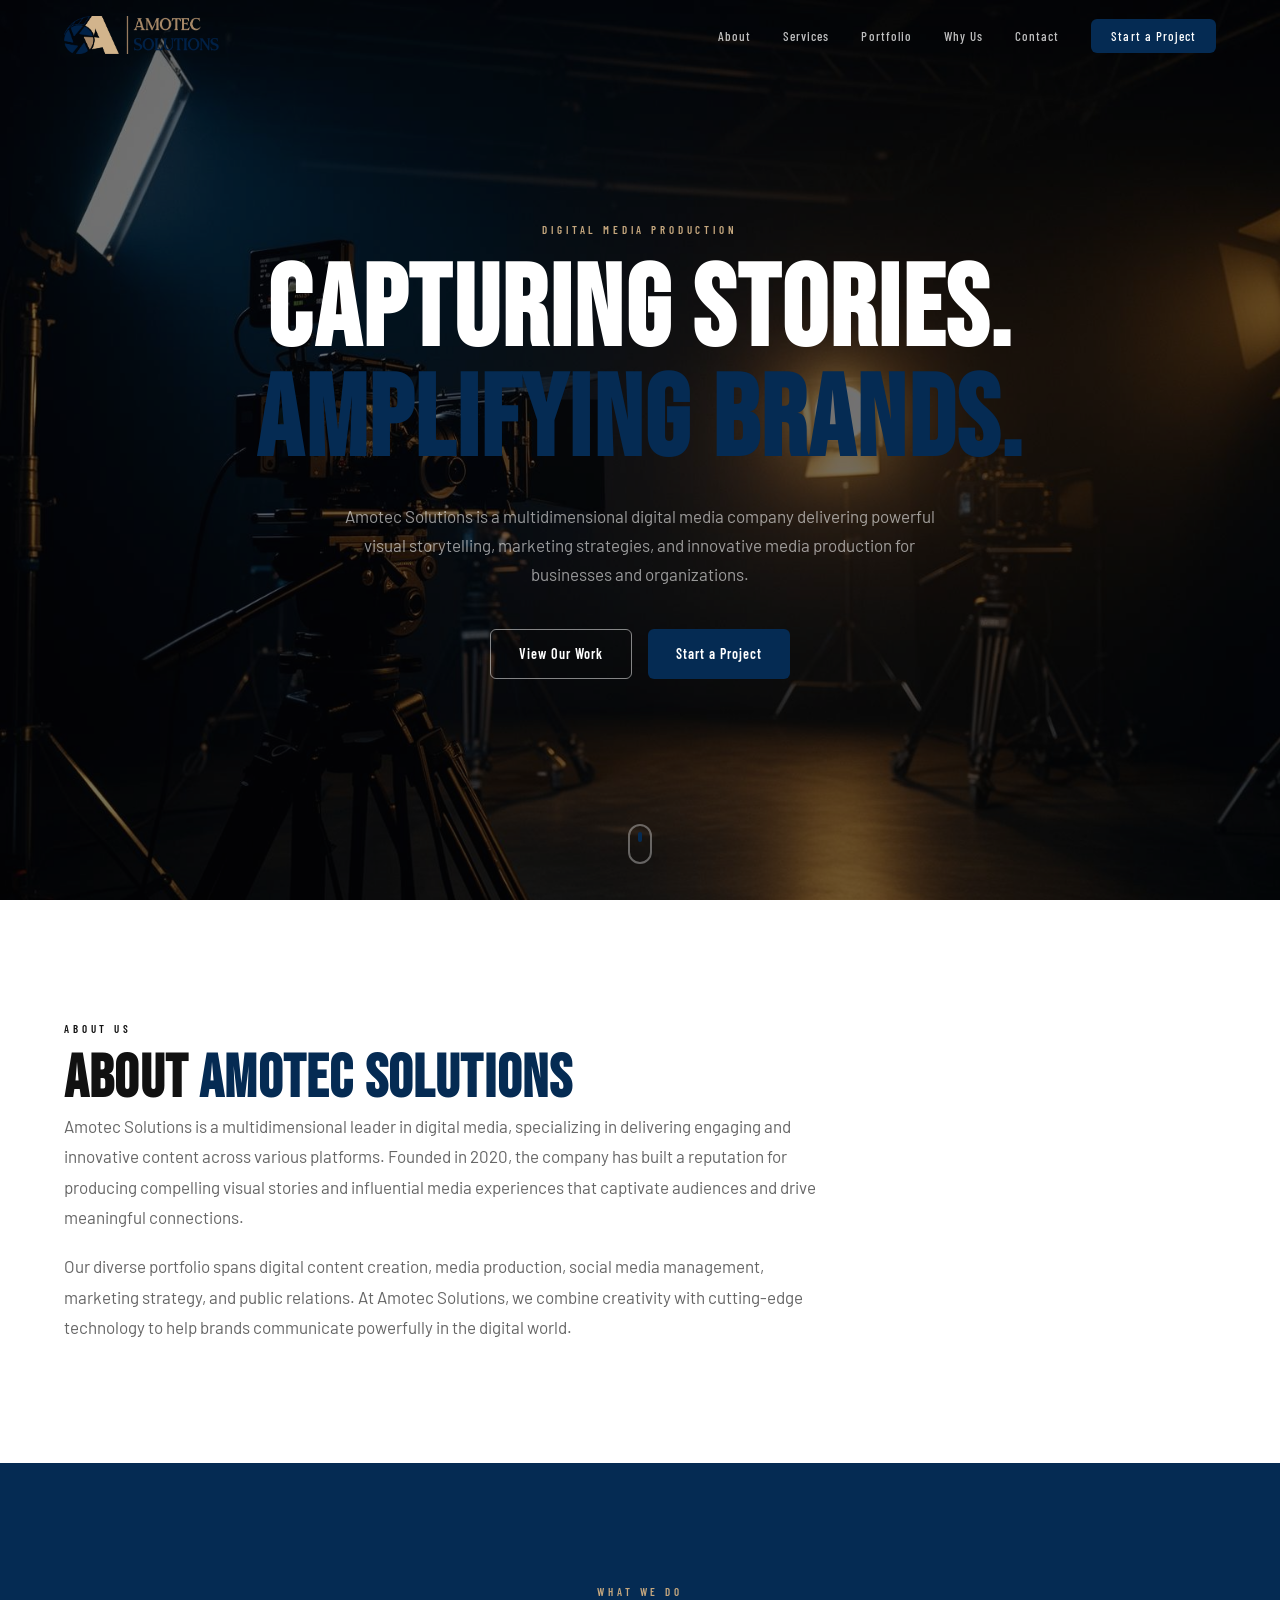
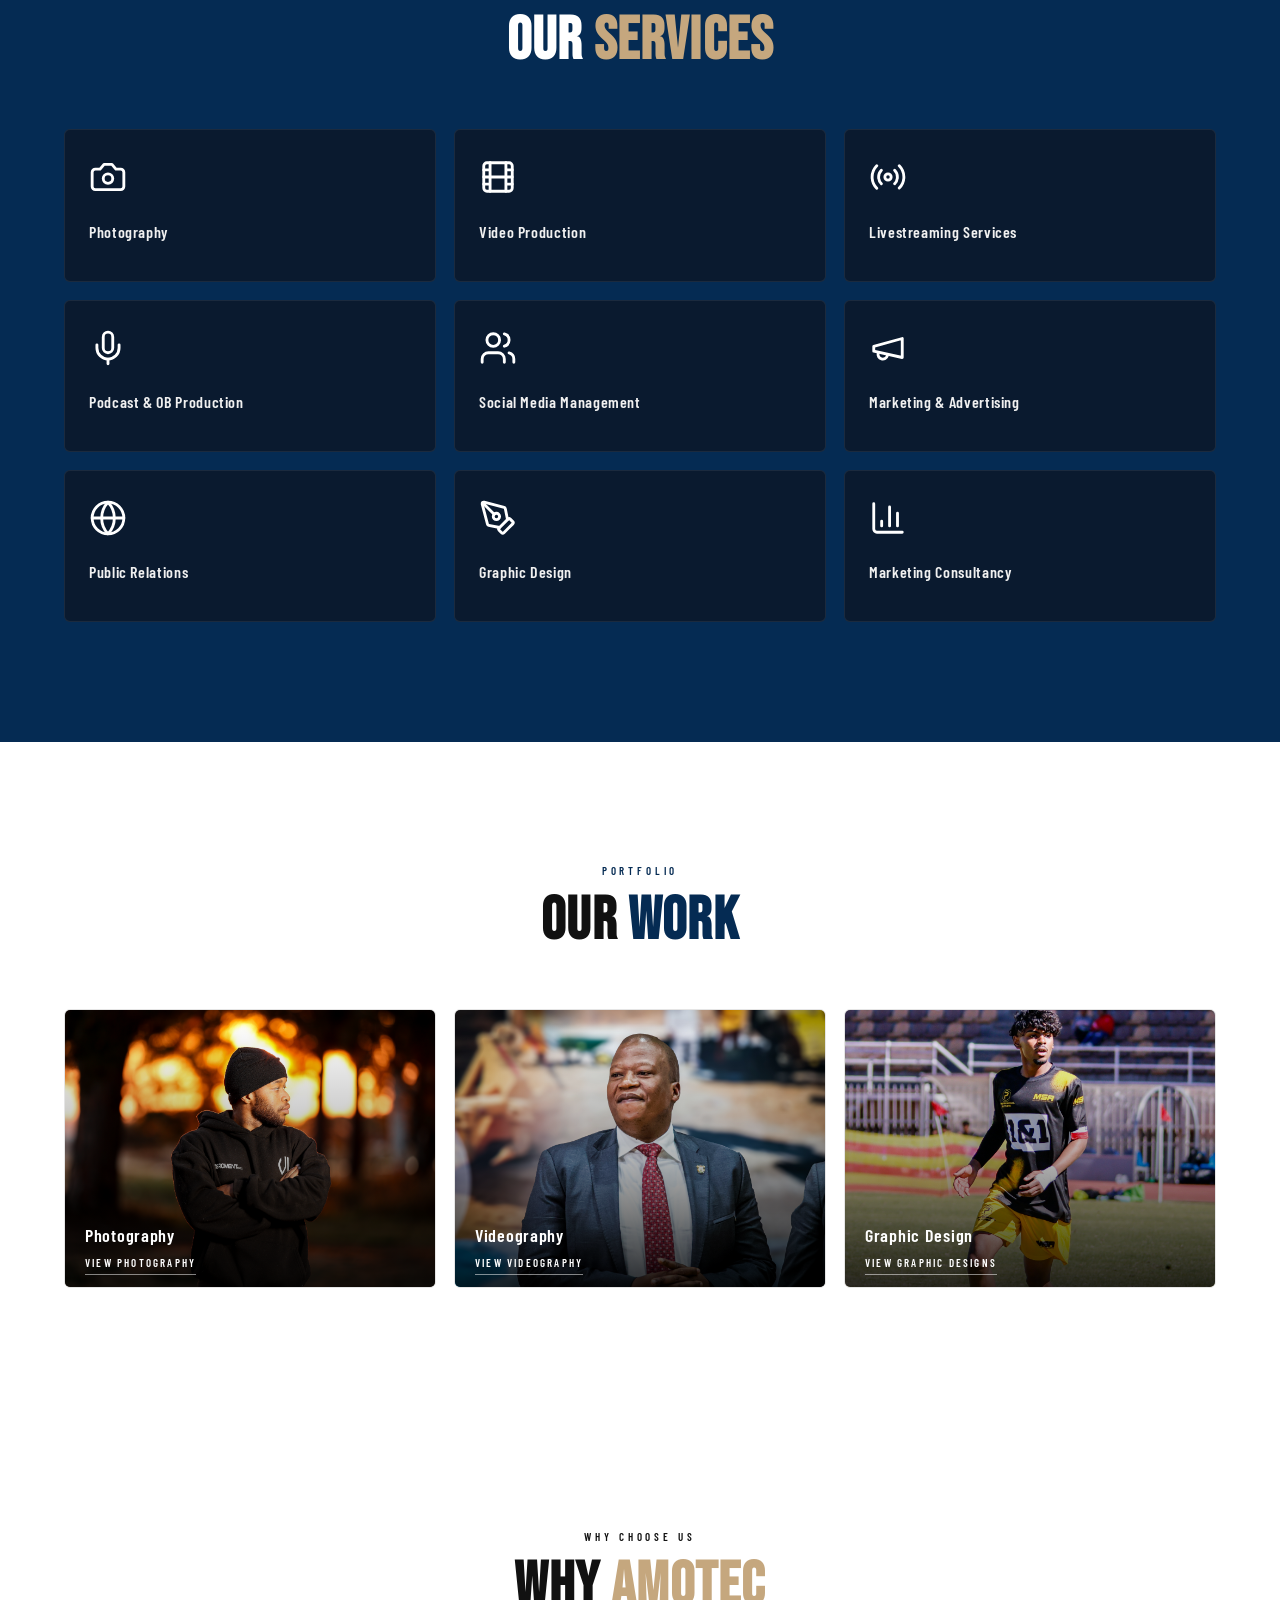
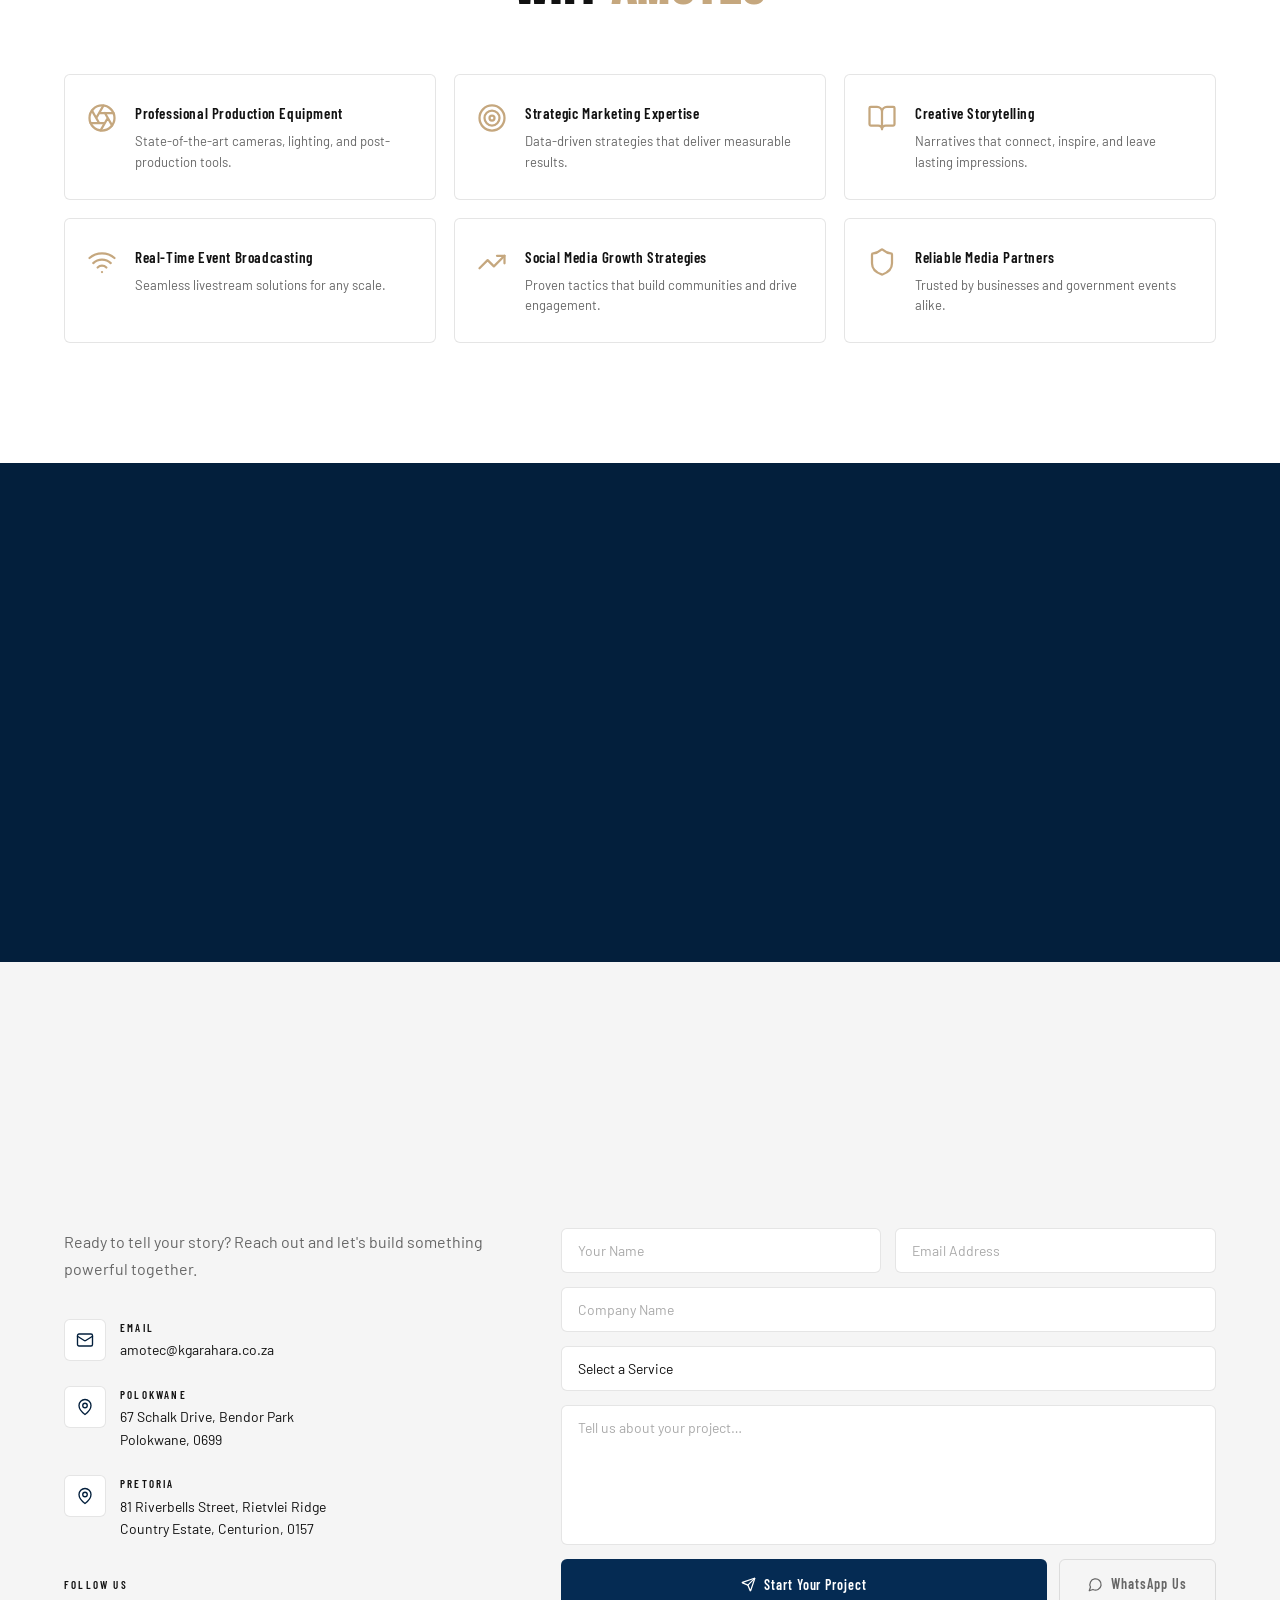
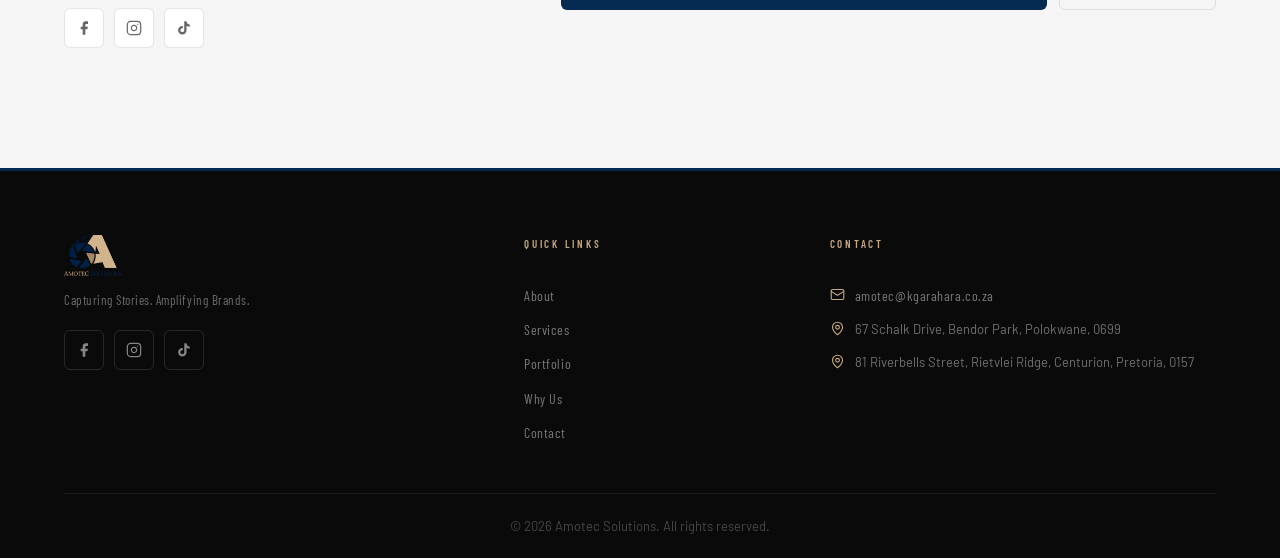
==== commit 6986fb4d: "website refurbrishments on colours, restructure of portfolio section" ====
--- a/index.html
+++ b/index.html
@@ -54,11 +54,11 @@
     <section id="hero">
       <div class="hero-bg"></div>
       <div class="hero-content">
-        <img
+        <!-- <img
           src="assets/AMOTEC PREMIUM LOGO I.png"
           alt="Amotec Solutions"
           class="hero-logo"
-        />
+        /> -->
         <p class="hero-label">Digital Media Production</p>
         <h1 class="hero-title">
           Capturing Stories.<br /><span class="navy-text"
@@ -117,8 +117,8 @@
     <section id="services">
       <div class="container">
         <div class="section-header reveal">
-          <p class="section-label">What We Do</p>
-          <h2 class="section-title white">Our Services</h2>
+          <p class="section-label"><span class="gold-text">What We Do</span></p>
+          <h2 class="section-title white">Our <span class="gold-text">Services</span></h2>
         </div>
         <div class="services-grid">
           <div class="service-card reveal">
@@ -342,10 +342,10 @@
     <section id="portfolio">
       <div class="container">
         <div class="section-header reveal">
-          <p class="section-label">Portfolio</p>
+          <p class="section-label"><span class="navy-text">Portfolio</span></p>
           <h2 class="section-title">Our <span class="navy-text">Work</span></h2>
         </div>
-        <div class="filter-bar reveal">
+        <!-- <div class="filter-bar reveal">
           <button class="filter-btn active" data-filter="all">All</button>
           <button class="filter-btn" data-filter="Video Production">
             Video Production
@@ -365,7 +365,7 @@
           <button class="filter-btn" data-filter="Livestream">
             Livestream
           </button>
-        </div>
+        </div> -->
         <div class="portfolio-grid">
           <div class="port-item reveal" data-category="Photography">
             <img
@@ -374,8 +374,9 @@
               loading="lazy"
             />
             <div class="port-overlay">
-              <h3>Cinematic Portrait Session</h3>
-              <span>Photography</span>
+              <!-- <span>Photography</span> -->
+              <h3>Photography</h3>
+              <a href="#contact" class="view-link">View Photography</a>
             </div>
           </div>
           <div class="port-item reveal" data-category="Corporate Media">
@@ -385,8 +386,9 @@
               loading="lazy"
             />
             <div class="port-overlay">
-              <h3>Corporate Leadership Feature</h3>
-              <span>Corporate Media</span>
+              <h3>Videography</h3>
+              <!-- <span>Corporate Media</span> -->
+               <a href="#" class="view-link">View Videography</a>
             </div>
           </div>
           <div class="port-item reveal" data-category="Event Coverage">
@@ -396,11 +398,12 @@
               loading="lazy"
             />
             <div class="port-overlay">
-              <h3>Sports Action Coverage</h3>
-              <span>Event Coverage</span>
-            </div>
-          </div>
-          <div class="port-item reveal" data-category="Livestream">
+              <h3>Graphic Design</h3>
+              <!-- <span></span> -->
+              <a href="#" class="view-link">View Graphic Designs</a>
+            </div>
+          </div>
+          <!-- <div class="port-item reveal" data-category="Livestream">
             <img
               src="assets/IMG_7061.jpg"
               alt="Football Tournament Highlights"
@@ -410,8 +413,8 @@
               <h3>Football Tournament Highlights</h3>
               <span>Livestream</span>
             </div>
-          </div>
-          <div class="port-item reveal" data-category="Social Media">
+          </div> -->
+          <!-- <div class="port-item reveal" data-category="Social Media">
             <img
               src="assets/IMG_2570.jpg"
               alt="Social Media Content Creation"
@@ -476,7 +479,7 @@
               <h3>Cultural Documentary Series</h3>
               <span>Video Production</span>
             </div>
-          </div>
+          </div> -->
         </div>
       </div>
     </section>
@@ -510,7 +513,7 @@
         <div class="section-header reveal">
           <p class="section-label">Why Choose Us</p>
           <h2 class="section-title">
-            Why <span class="red-text">Amotec</span>
+            Why <span class="gold-text">Amotec</span>
           </h2>
         </div>
         <div class="why-grid">
@@ -652,7 +655,7 @@
             AI-Powered
           </div>
           <h2 class="section-title white">
-            Project Idea <span class="red-text">Generator</span>
+            Project Idea <span class="gold-text">Generator</span>
           </h2>
           <p class="gen-sub">
             Describe the media project you envision and our AI will generate a
@@ -666,7 +669,7 @@
               placeholder='e.g. "launch video for a clothing brand"'
               maxlength="200"
             />
-            <button id="gen-btn" class="btn-red" disabled>
+            <button id="gen-btn" class="btn-gold" disabled>
               <svg
                 width="15"
                 height="15"
@@ -702,7 +705,7 @@
         <div class="section-header reveal">
           <p class="section-label">Get In Touch</p>
           <h2 class="section-title">
-            Start Your <span class="red-text">Project</span>
+            Start Your <span class="navy-text">Project</span>
           </h2>
         </div>
         <div class="contact-layout">
@@ -919,7 +922,7 @@
               maxlength="1000"
             ></textarea>
             <div class="form-actions">
-              <button type="submit" class="btn-red">
+              <button type="submit" class="btn-navy">
                 <svg
                   width="15"
                   height="15"
--- a/style.css
+++ b/style.css
@@ -155,6 +155,31 @@
 .btn-navy:hover {
   background: var(--navy-dark);
   box-shadow: 0 4px 20px var(--navy-glow);
+  transform: translateY(-1px);
+}
+
+.btn-gold {
+  display: inline-flex;
+  align-items: center;
+  gap: 8px;
+  padding: 13px 28px;
+  background: var(--gold);
+  color: #fff;
+  border: none;
+  border-radius: var(--radius);
+  font-family: var(--ff-accent);
+  font-weight: 600;
+  font-size: 14px;
+  letter-spacing: 0.07em;
+  cursor: pointer;
+  transition:
+    background 0.2s,
+    box-shadow 0.3s,
+    transform 0.2s;
+}
+.btn-gold:hover {
+  background: var(--gold-dark);
+  box-shadow: 0 4px 20px var(--gold-glow);
   transform: translateY(-1px);
 }
 
@@ -663,31 +688,57 @@
 .port-overlay {
   position: absolute;
   inset: 0;
-  background: rgba(0, 0, 0, 0.52);
+  background: linear-gradient(
+    to top,
+    rgba(0, 0, 0, 0.85) 0%,
+    rgba(0, 0, 0, 0.3) 50%,
+    transparent 100%
+  );
   display: flex;
   flex-direction: column;
-  align-items: center;
-  justify-content: center;
-  padding: 20px;
-  text-align: center;
-  transition: background 0.35s;
+  align-items: flex-start;
+  justify-content: flex-end;
+  padding: 24px 20px;
+  text-align: left;
+  transform: translateY(12px);
+  transition: opacity 0.4s ease, transform 0.4s ease;
 }
 .port-item:hover .port-overlay {
+  opacity: 1;
+  transform: translateY(0);
   background: rgba(0, 0, 0, 0.28);
 }
 .port-overlay h3 {
   font-family: var(--ff-accent);
   font-weight: 600;
-  font-size: 16px;
+  font-size: 18px;
   letter-spacing: 0.04em;
   color: #fff;
-  margin-bottom: 6px;
+  margin-bottom: 4px;
 }
 .port-overlay span {
   font-family: var(--ff-accent);
-  font-size: 12px;
-  color: var(--red);
-  letter-spacing: 0.08em;
+  font-size: 11px;
+  color: var(--gold);
+  letter-spacing: 0.2em;
+  text-transform: uppercase;
+  margin-bottom: 12px;
+  display: block;
+}
+.port-overlay .view-link {
+  font-family: var(--ff-accent);
+  font-size: 11px;
+  font-weight: 600;
+  letter-spacing: 0.2em;
+  text-transform: uppercase;
+  color: #fff;
+  border-bottom: 1px solid rgba(255, 255, 255, 0.5);
+  padding-bottom: 2px;
+  transition: border-color 0.25s;
+}
+.port-overlay .view-link:hover {
+  border-color: var(--gold);
+  color: var((--gold));
 }
 
 /* ============================================================
@@ -757,7 +808,7 @@
 .why-card svg {
   width: 30px;
   height: 30px;
-  color: var(--red);
+  color: var(--gold);
   flex-shrink: 0;
   margin-top: 2px;
 }
@@ -792,8 +843,8 @@
   align-items: center;
   gap: 8px;
   padding: 6px 16px;
-  border: 1px solid rgba(224, 26, 26, 0.35);
-  background: rgba(224, 26, 26, 0.1);
+  border: 1px solid #aaa;
+  background: rgba(233, 228, 228, 0.529);
   color: var(--red);
   border-radius: 50px;
   font-family: var(--ff-accent);
@@ -914,7 +965,7 @@
   transition: color 0.25s;
 }
 .ci-link:hover {
-  color: var(--red);
+  color: var(--dark);
 }
 .ci-icon {
   width: 42px;
@@ -930,7 +981,7 @@
 .ci-icon svg {
   width: 18px;
   height: 18px;
-  color: var(--red);
+  color: var(--dark);
 }
 .ci-label {
   font-family: var(--ff-accent);
@@ -975,9 +1026,9 @@
   height: 16px;
 }
 .soc-icon:hover {
-  border-color: var(--red);
+  border-color: var(--navy);
   color: var(--red);
-  background: rgba(224, 26, 26, 0.05);
+  background: var(-);
   transform: translateY(-2px);
 }
 
@@ -1032,7 +1083,7 @@
 .contact-form select:focus,
 .contact-form textarea:focus {
   border-color: var(--navy-dark);
-  box-shadow: 0 0 0 3px rgba(224, 26, 26, 0.08);
+  box-shadow: 0 0 0 3px rgba(181, 176, 176, 0.08);
 }
 .contact-form textarea {
   resize: none;
@@ -1043,7 +1094,7 @@
   display: flex;
   gap: 12px;
 }
-.form-actions .btn-red {
+.form-actions .btn-navy {
   flex: 1;
   justify-content: center;
 }
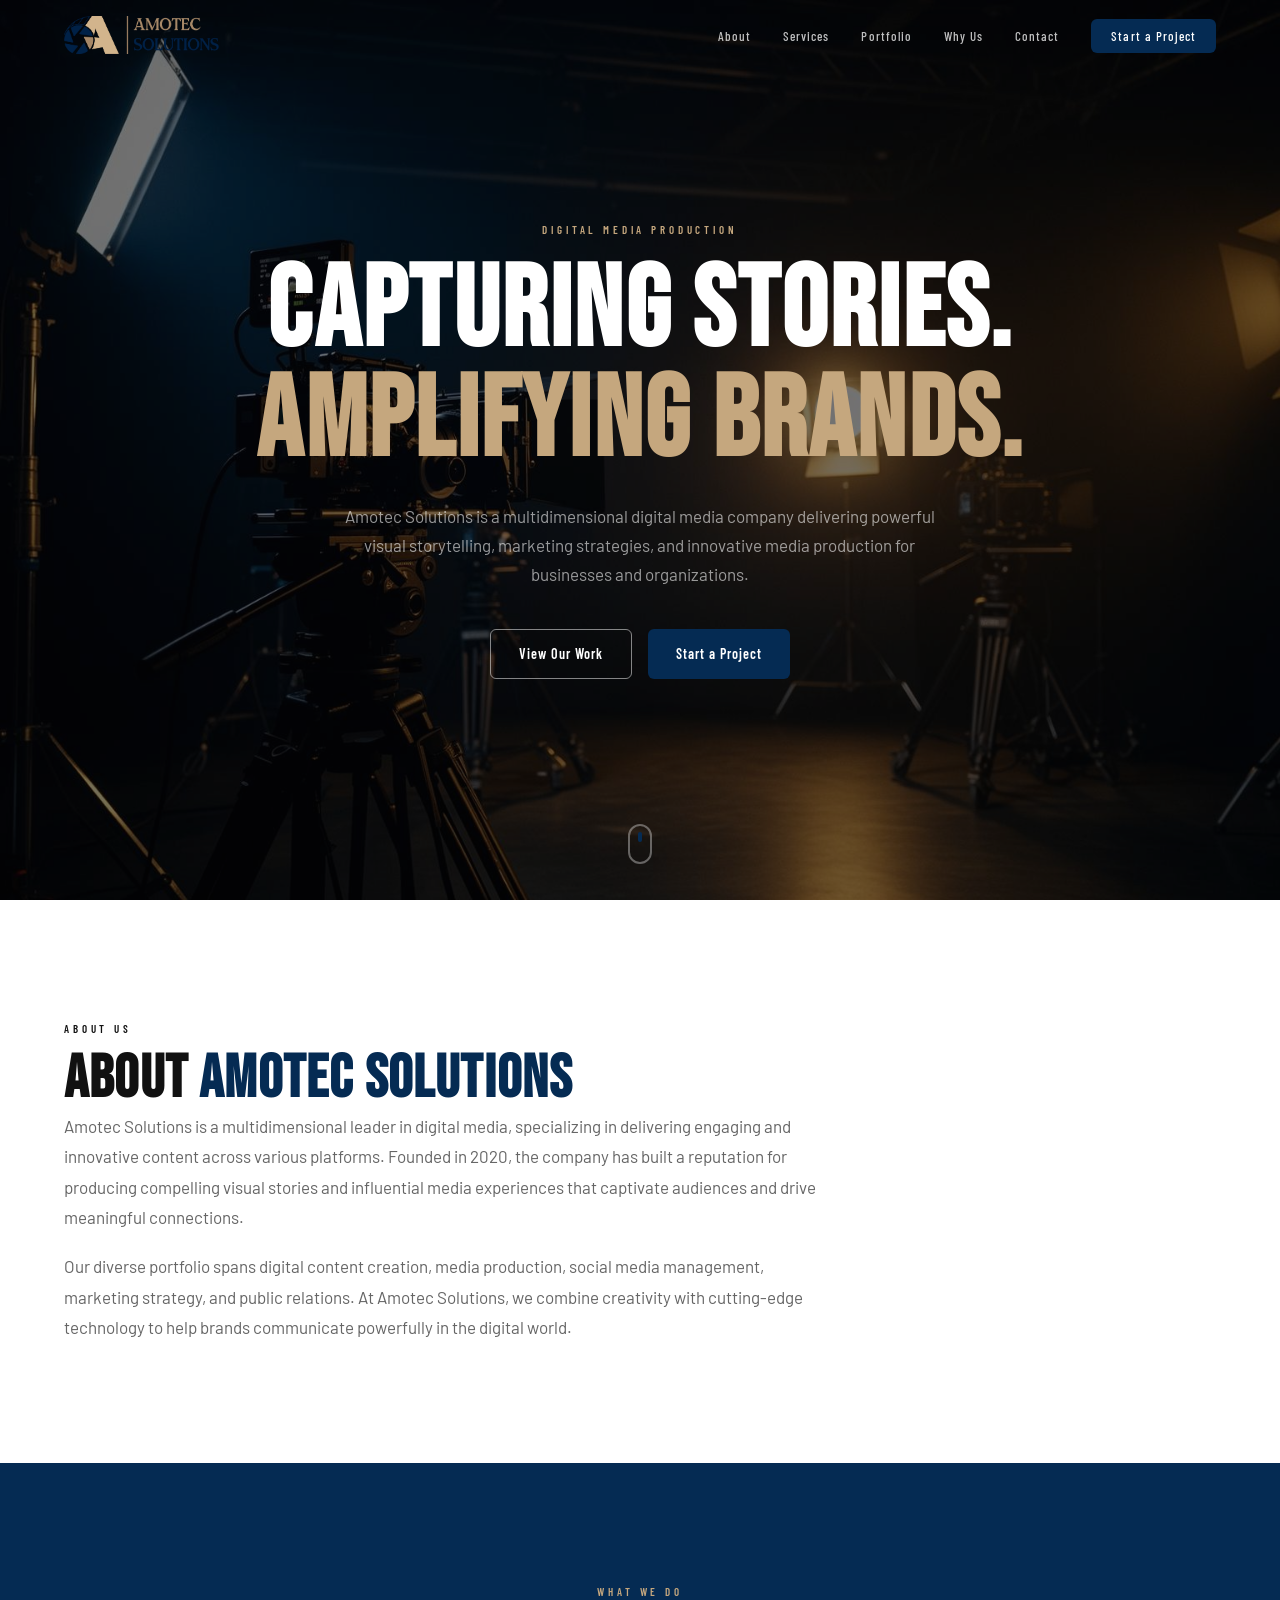
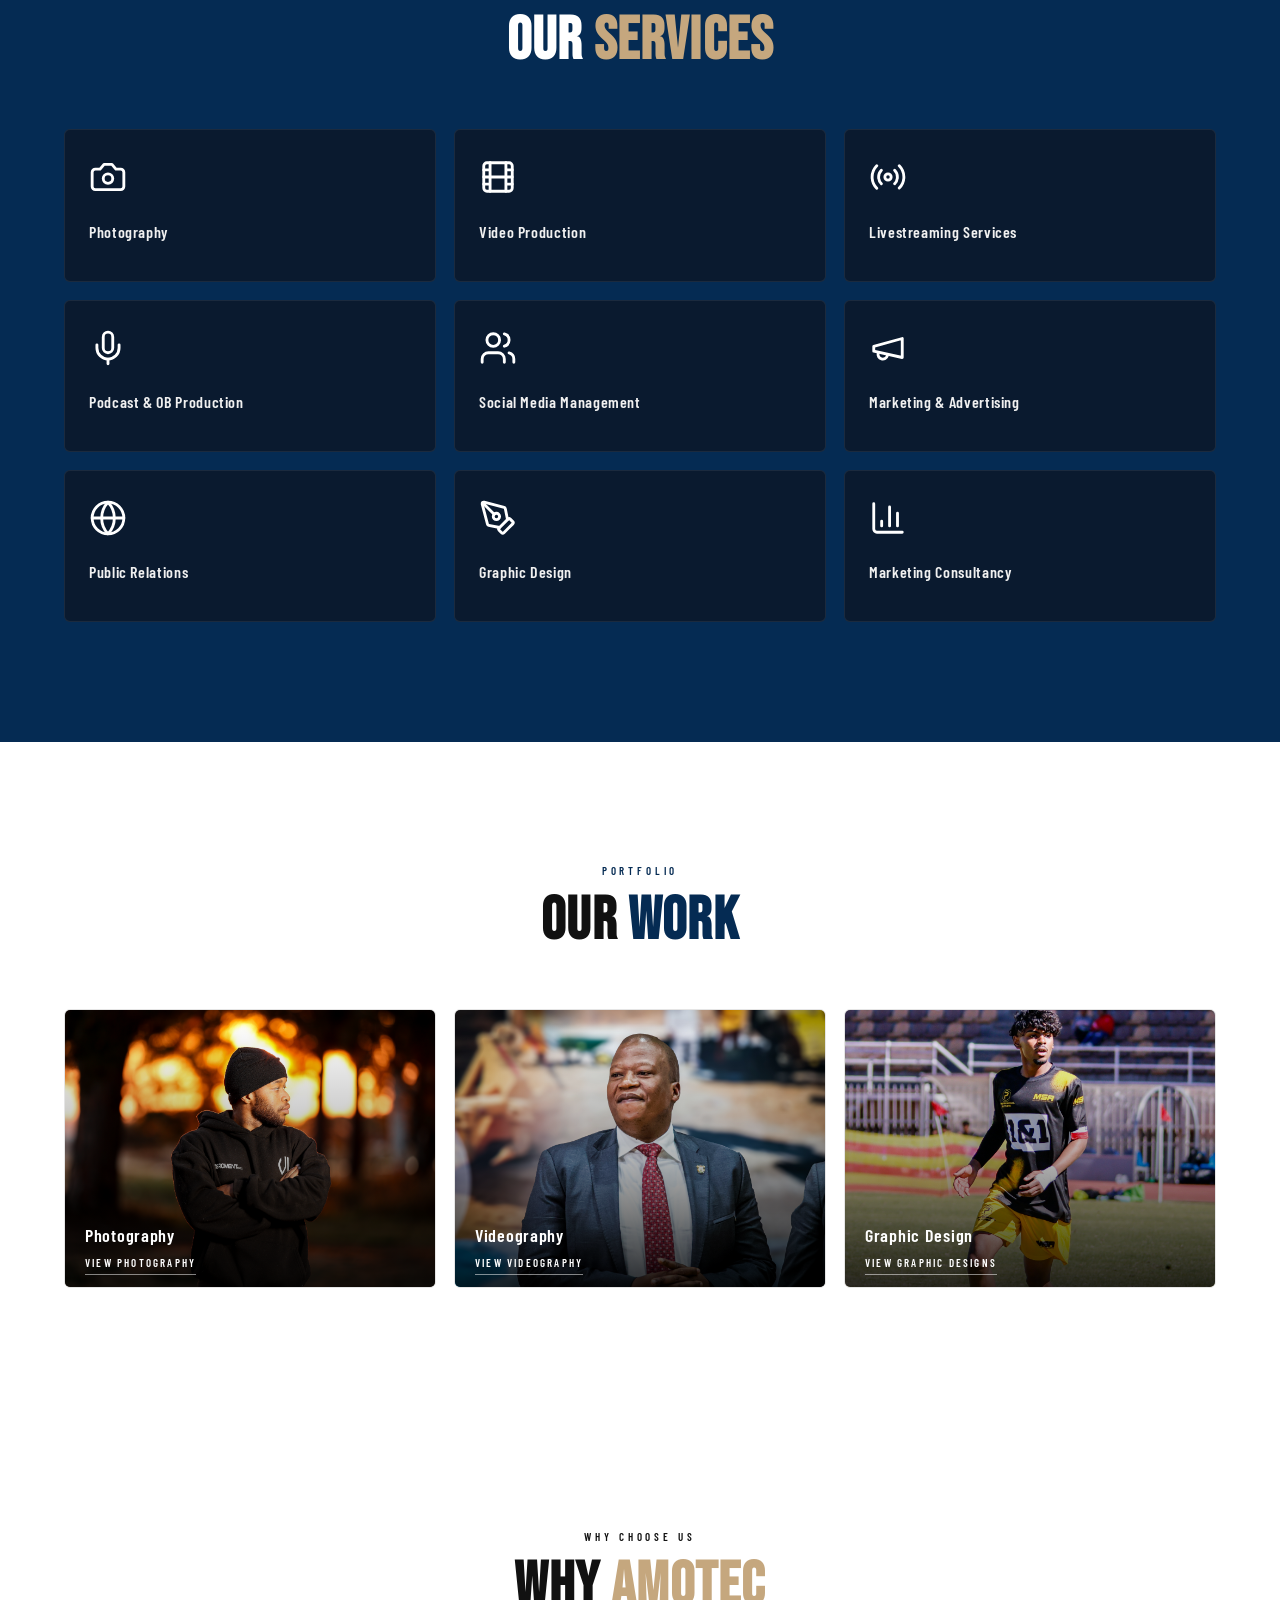
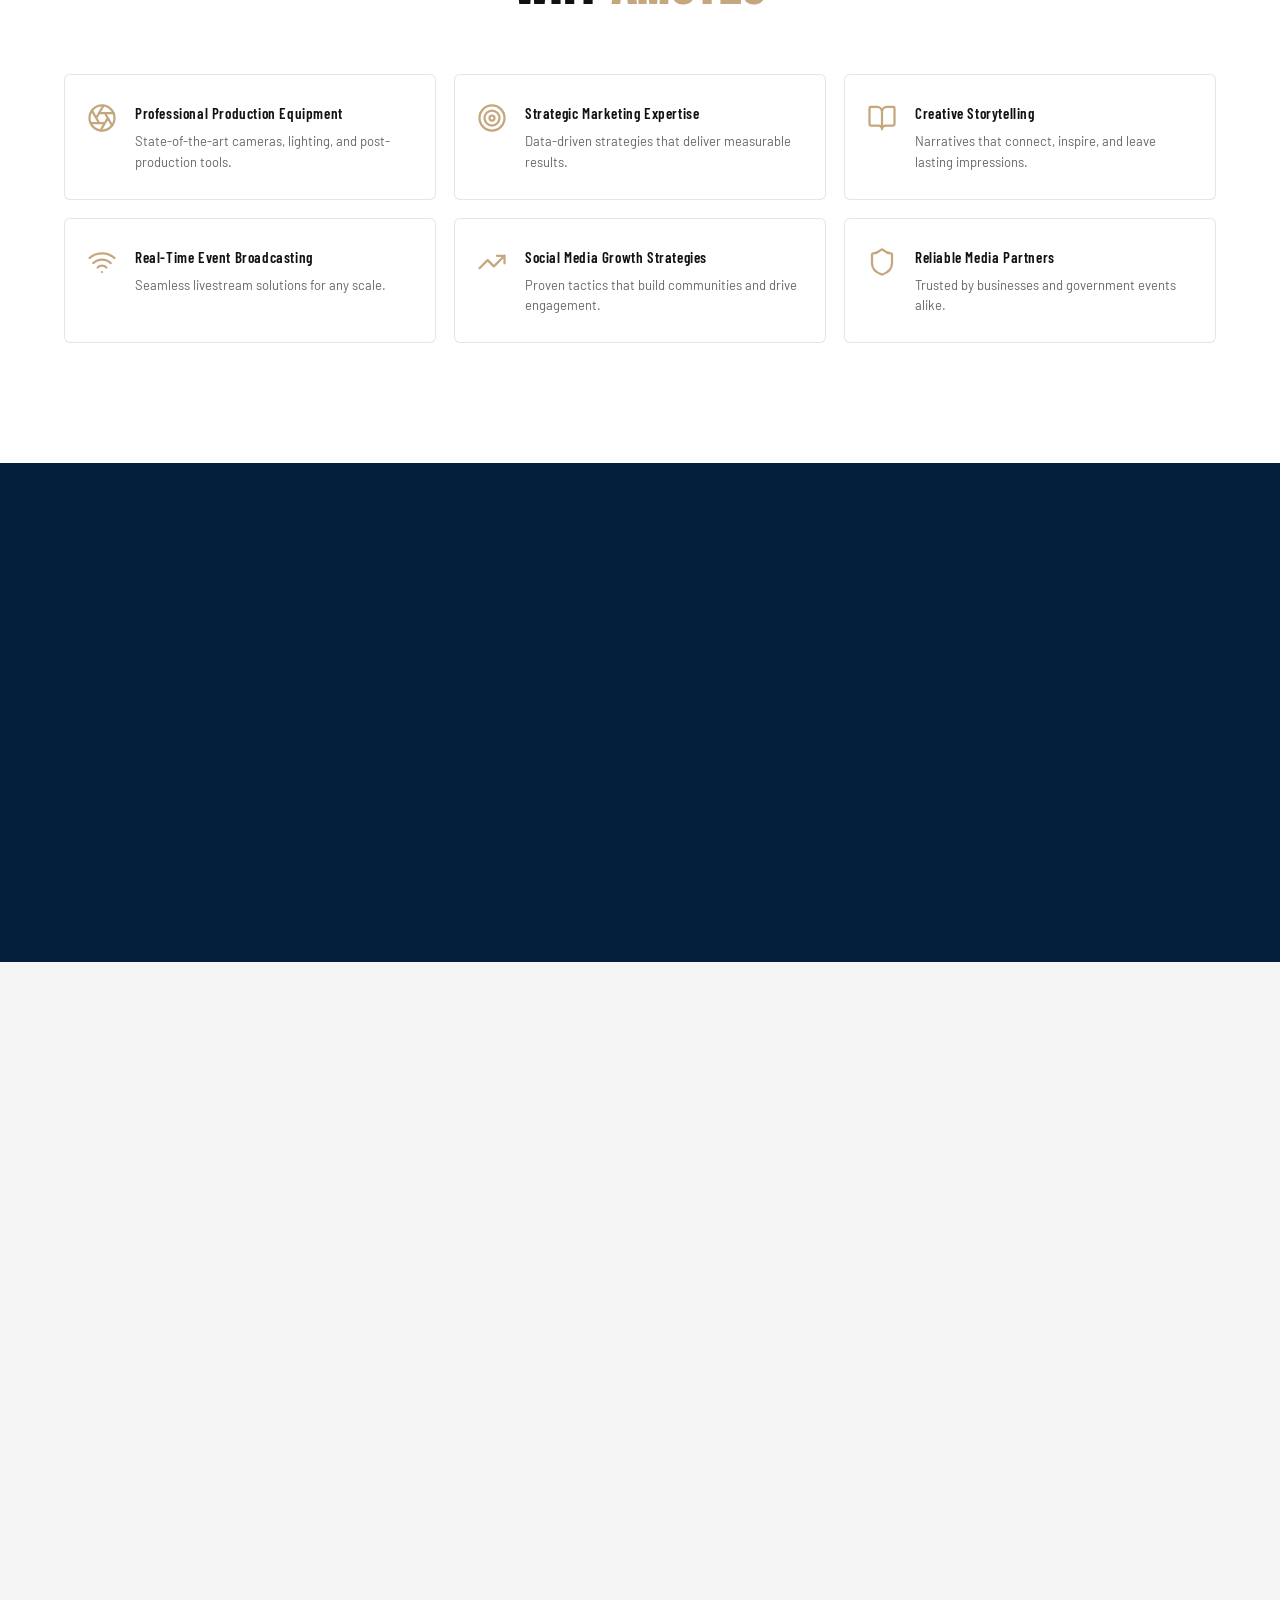
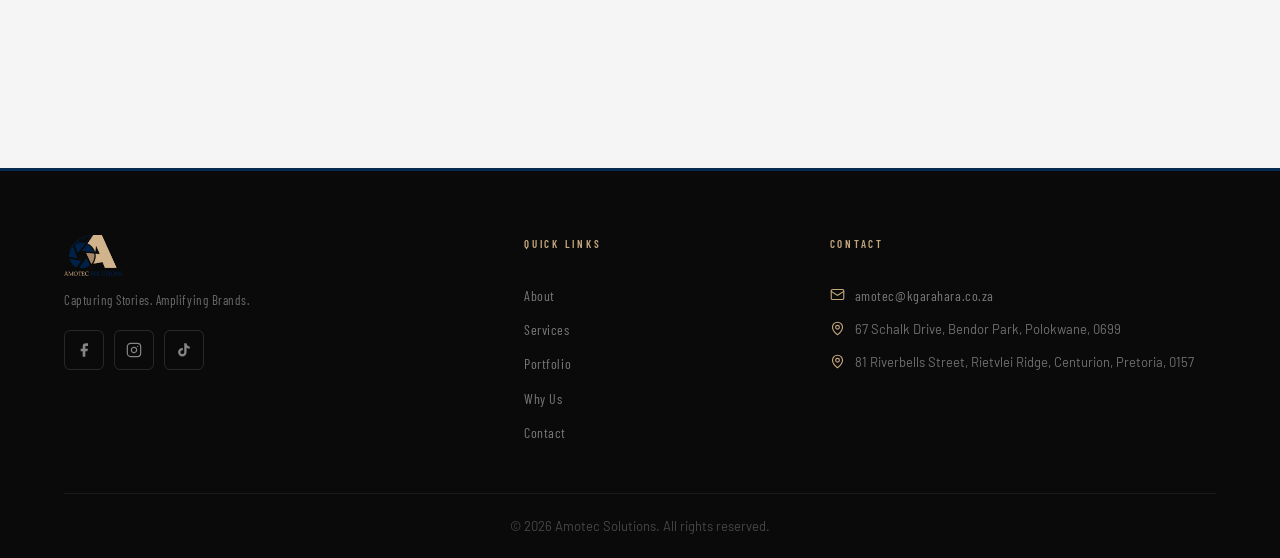
==== commit 4d908aa6: "new pages" ====
--- a/index.html
+++ b/index.html
@@ -61,7 +61,7 @@
         /> -->
         <p class="hero-label">Digital Media Production</p>
         <h1 class="hero-title">
-          Capturing Stories.<br /><span class="navy-text"
+          Capturing Stories.<br /><span class="gold-text"
             >Amplifying Brands.</span
           >
         </h1>
@@ -376,7 +376,7 @@
             <div class="port-overlay">
               <!-- <span>Photography</span> -->
               <h3>Photography</h3>
-              <a href="#contact" class="view-link">View Photography</a>
+              <a href="photography.html" class="view-link">View Photography</a>
             </div>
           </div>
           <div class="port-item reveal" data-category="Corporate Media">
@@ -388,7 +388,7 @@
             <div class="port-overlay">
               <h3>Videography</h3>
               <!-- <span>Corporate Media</span> -->
-               <a href="#" class="view-link">View Videography</a>
+               <a href="videography.html" class="view-link">View Videography</a>
             </div>
           </div>
           <div class="port-item reveal" data-category="Event Coverage">
@@ -400,7 +400,7 @@
             <div class="port-overlay">
               <h3>Graphic Design</h3>
               <!-- <span></span> -->
-              <a href="#" class="view-link">View Graphic Designs</a>
+              <a href="graphic-design.html" class="view-link">View Graphic Designs</a>
             </div>
           </div>
           <!-- <div class="port-item reveal" data-category="Livestream">
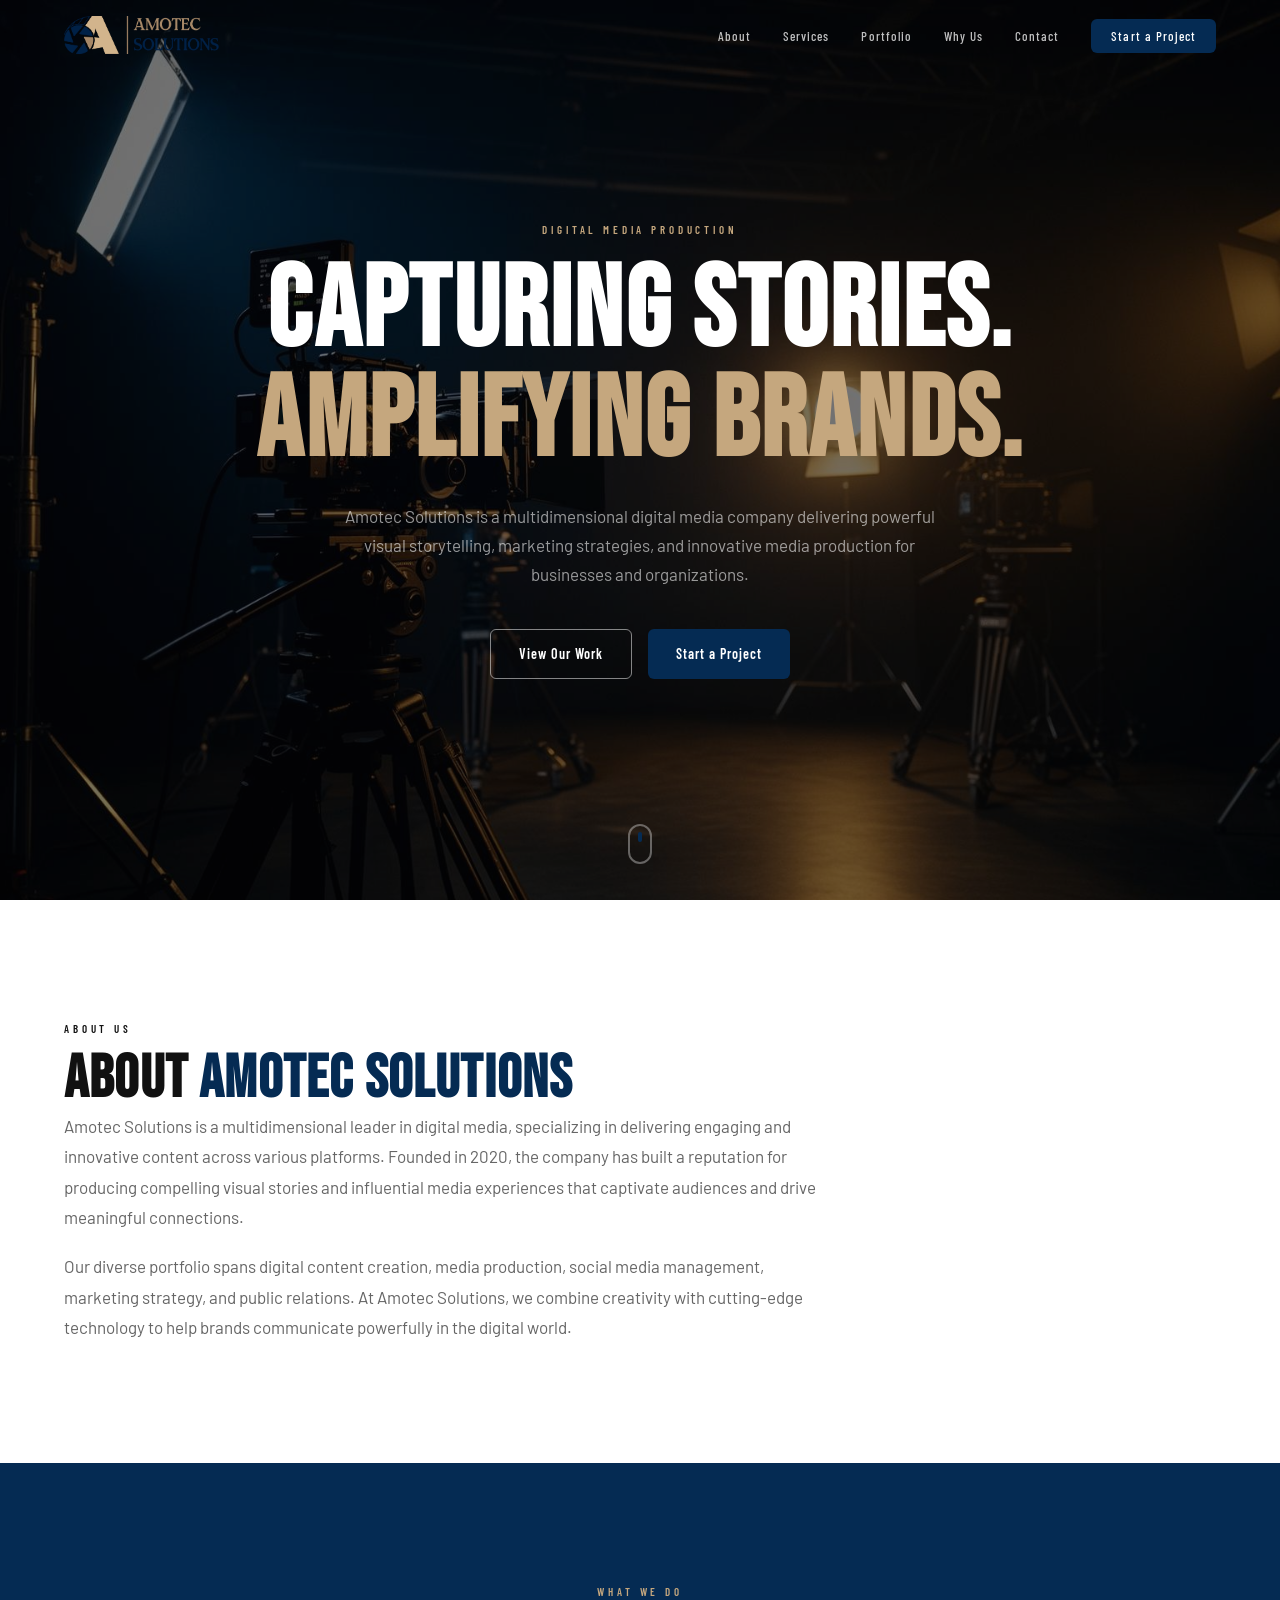
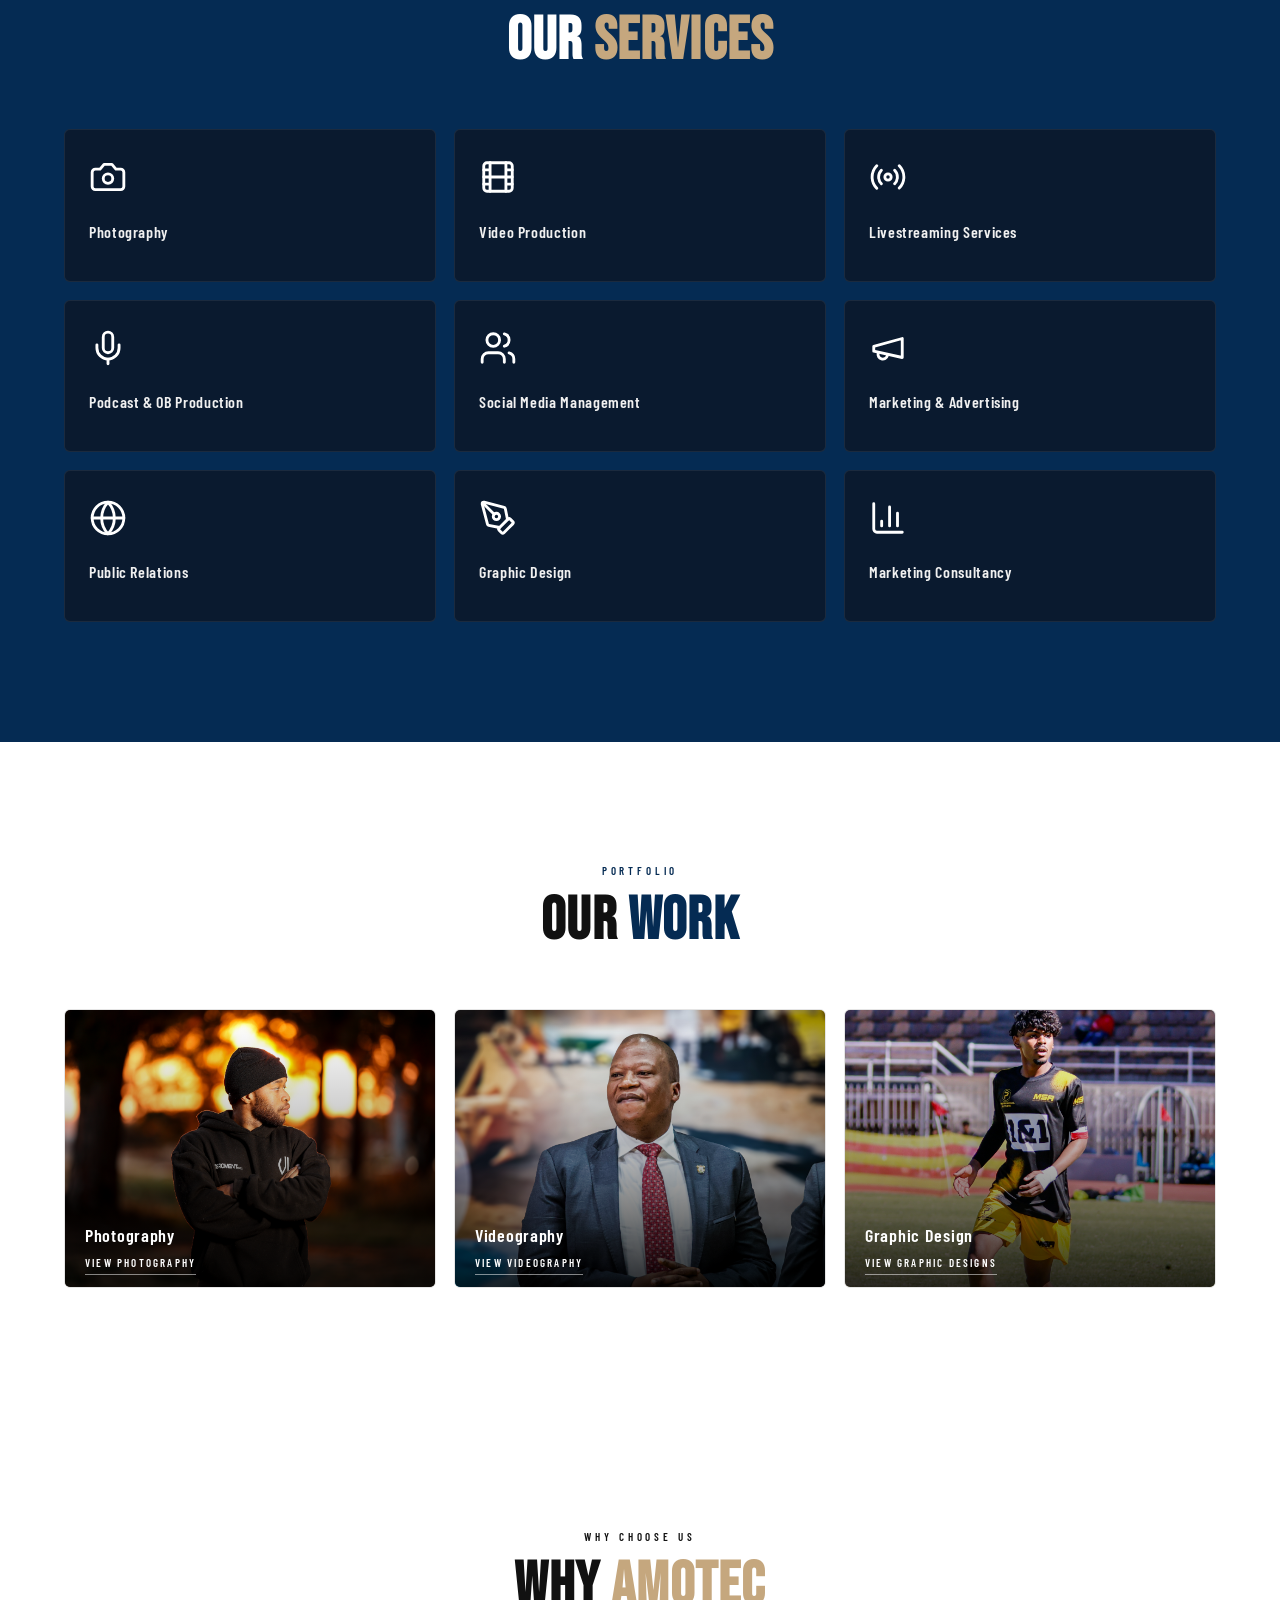
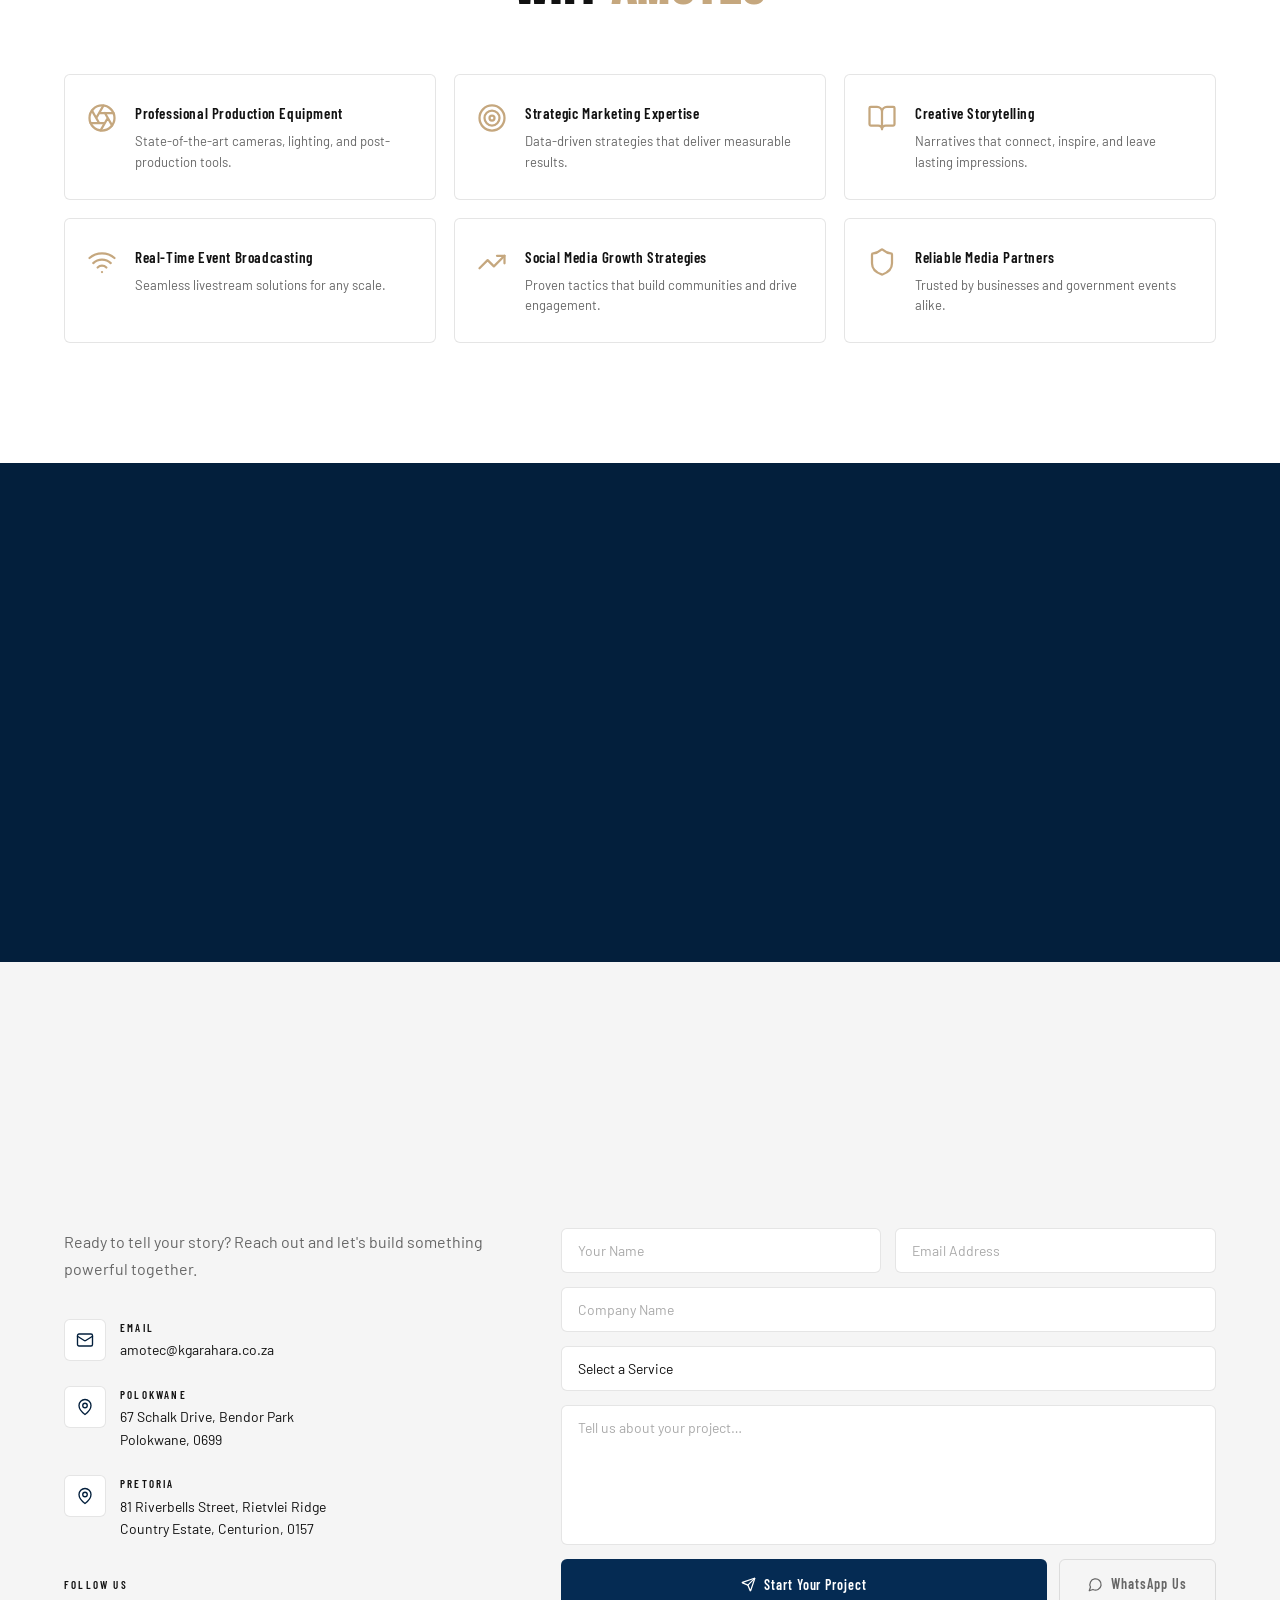
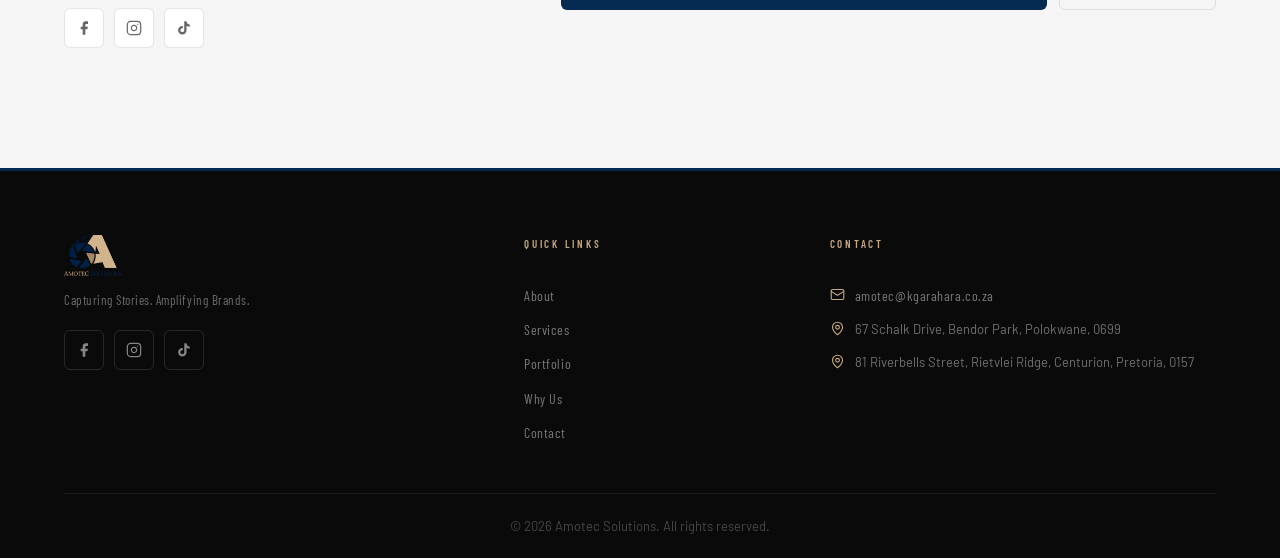
==== commit 39733c14: "phone number changes" ====
--- a/index.html
+++ b/index.html
@@ -941,7 +941,7 @@
                 Start Your Project
               </button>
               <a
-                href="https://wa.me/27837299933"
+                href="https://wa.me/27622797147"
                 target="_blank"
                 rel="noopener noreferrer"
                 class="btn-outline-dark"
